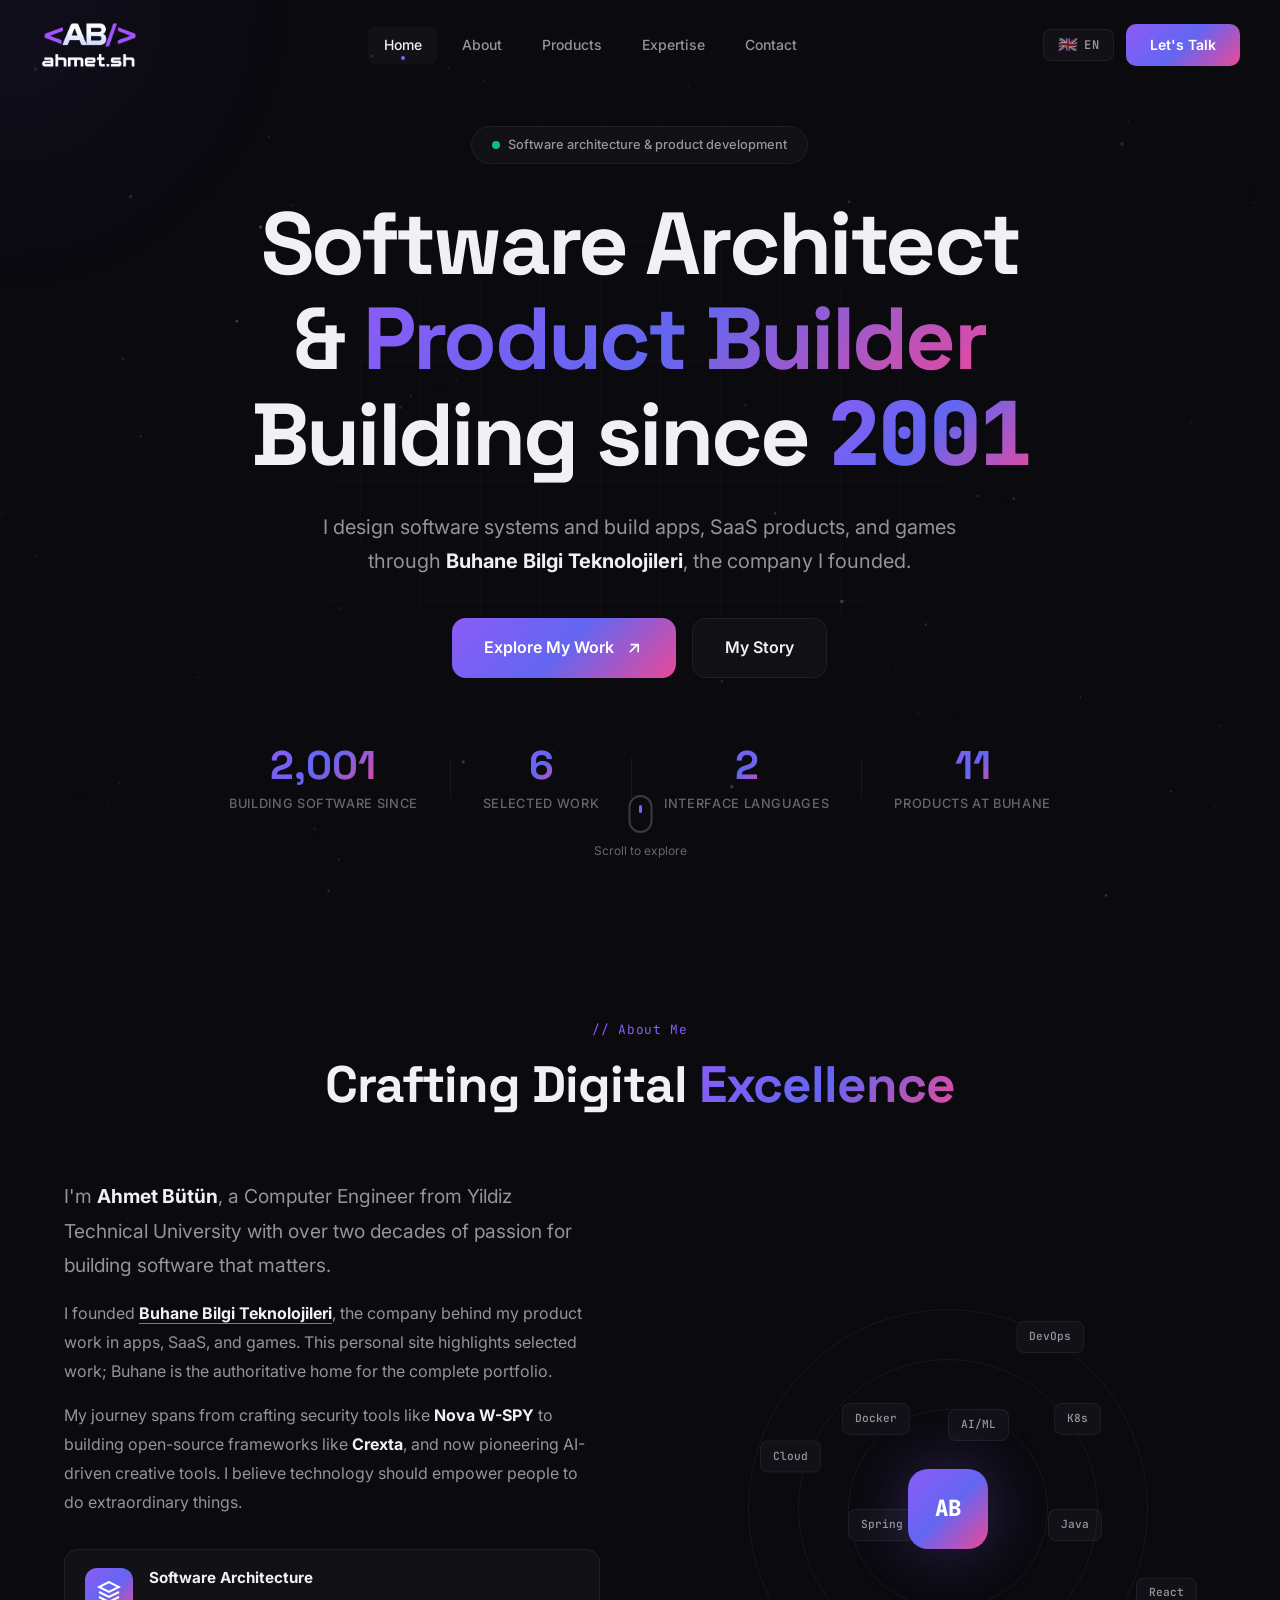
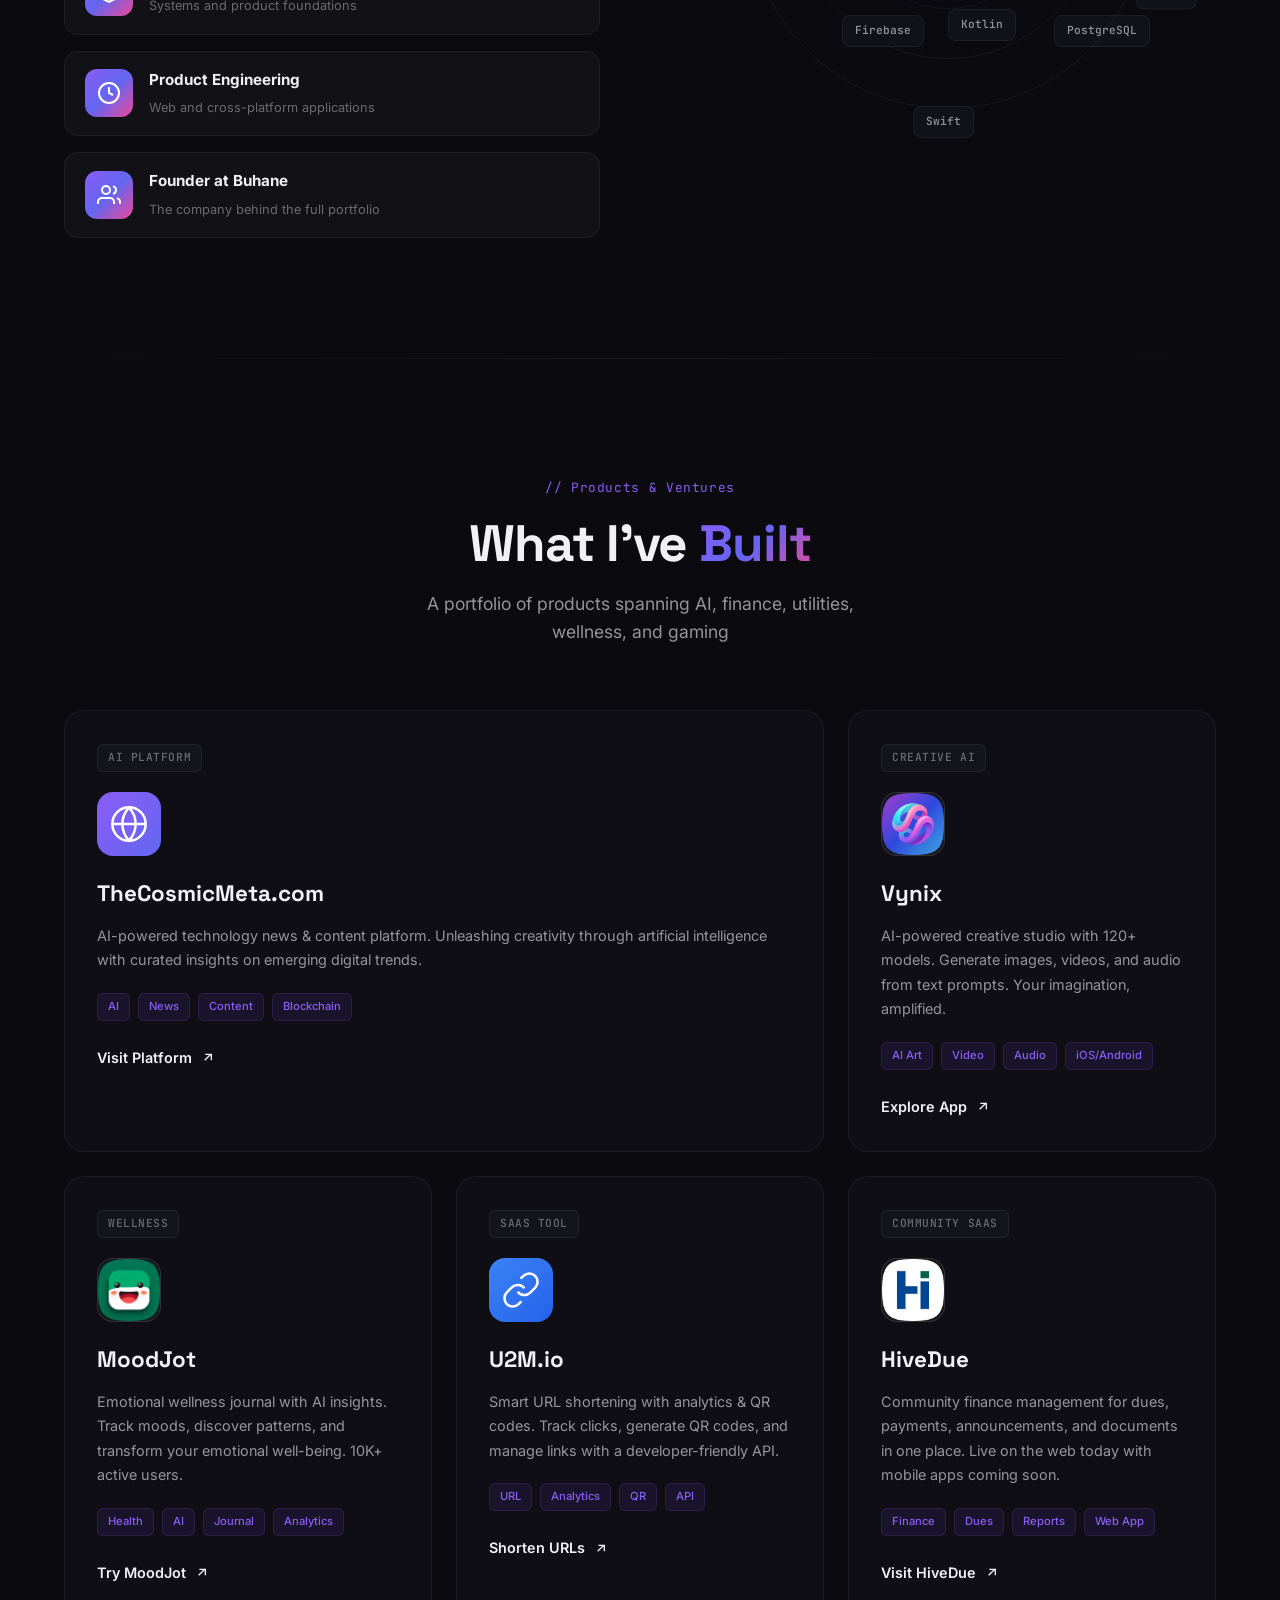
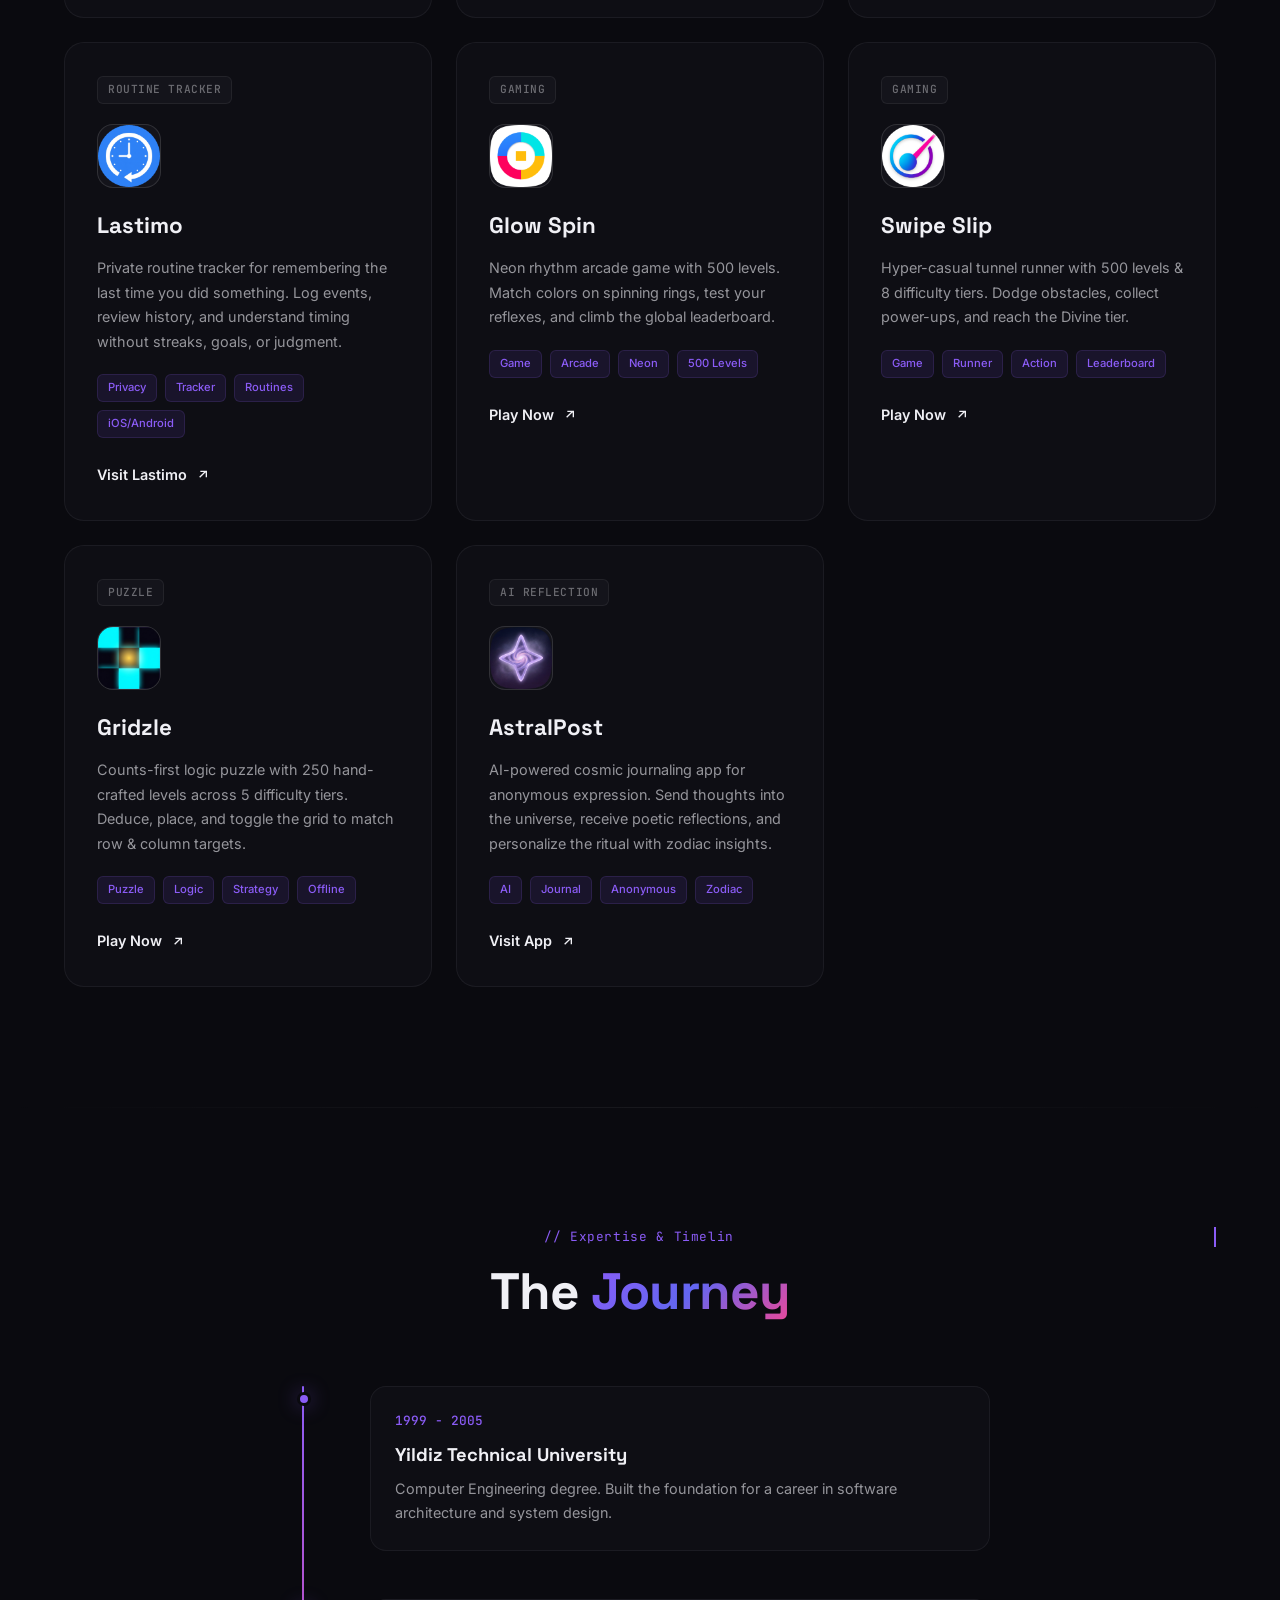
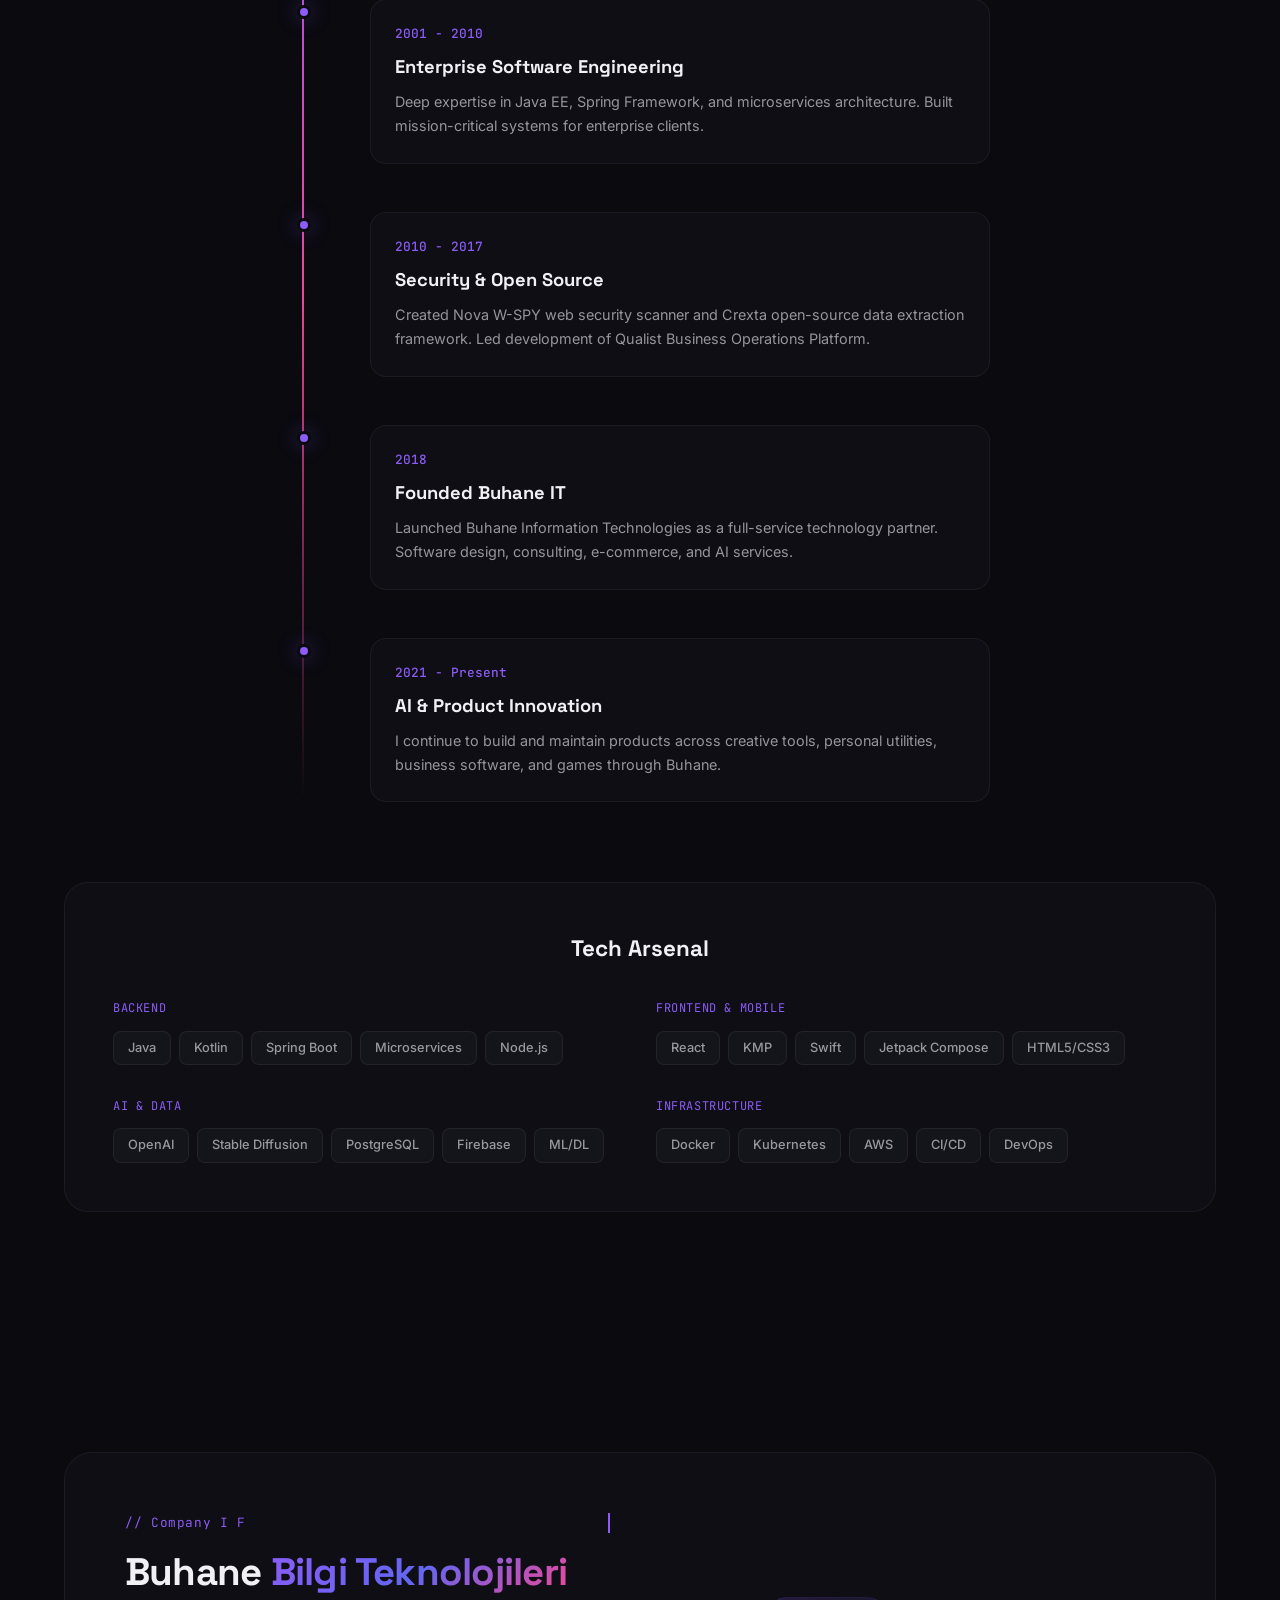
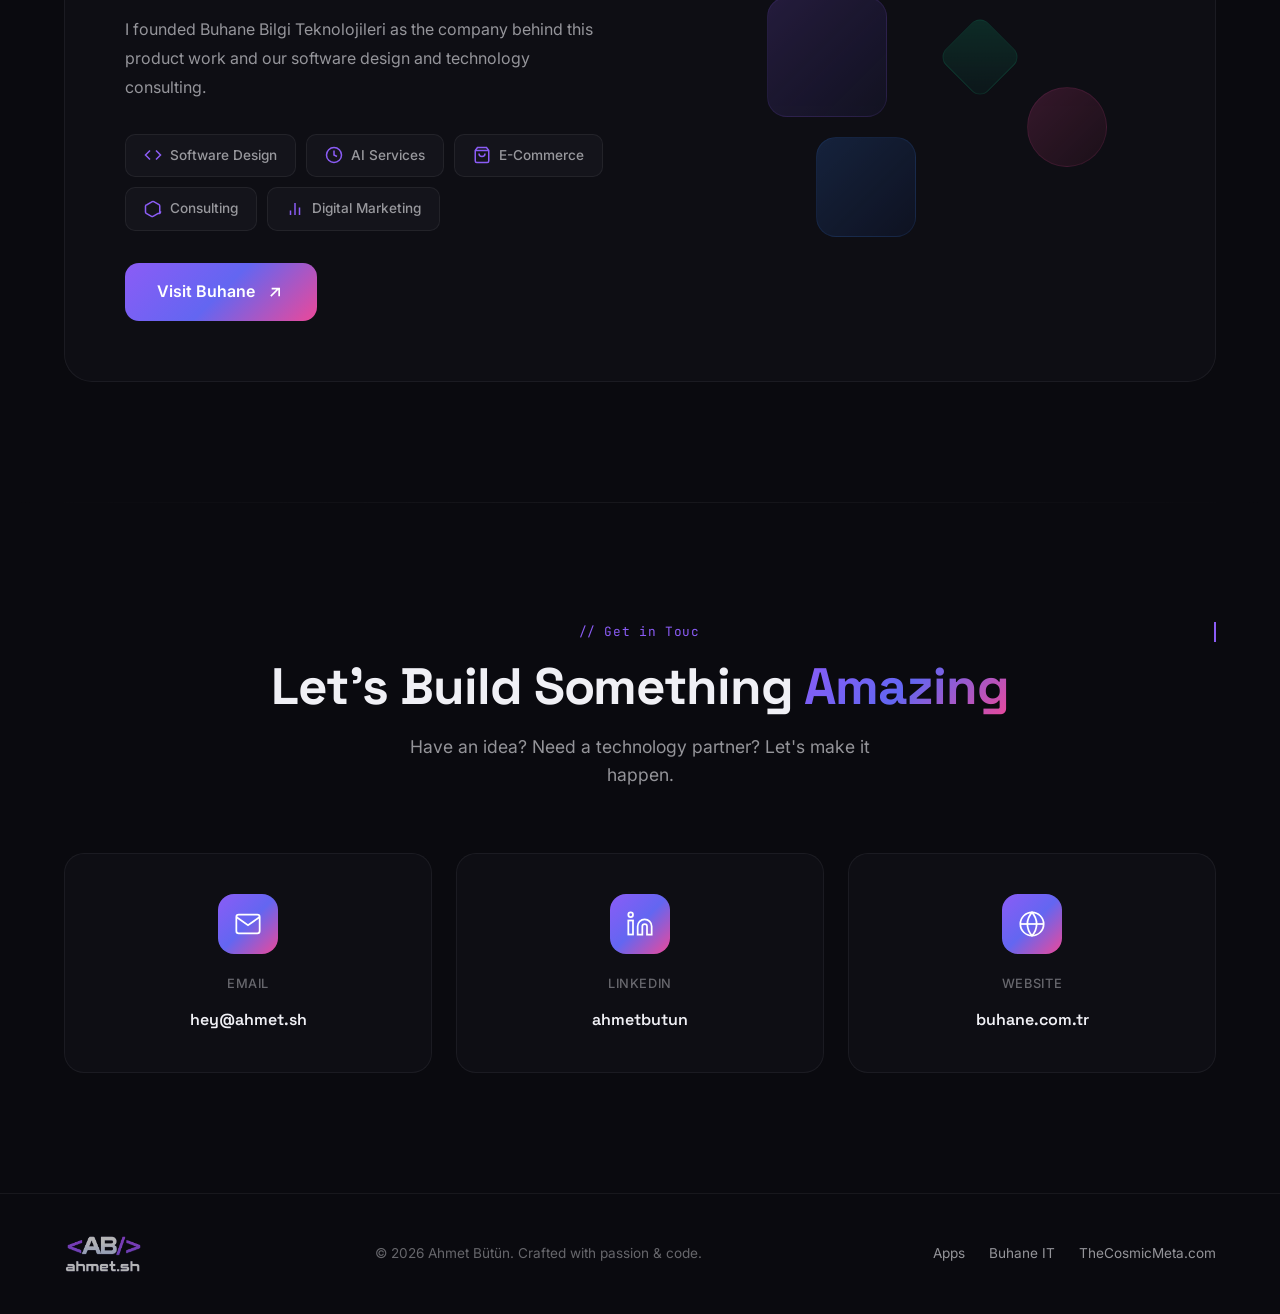
==== index.html @ 5e80d4c2 "feat(05-13): establish personal founder identity - add canonical social metadata and a stable Person" ====
<!DOCTYPE html>
<html lang="en">
<head>
    <meta charset="UTF-8">
    <meta name="viewport" content="width=device-width, initial-scale=1.0">
    <title>Ahmet Bütün — Software Architect &amp; Product Builder</title>
    <meta name="description" content="Ahmet Bütün is a software architect, product builder, and founder of Buhane Bilgi Teknolojileri. Explore selected apps, SaaS products, and games.">
    <link rel="canonical" href="https://ahmet.sh/">
    <meta property="og:type" content="profile">
    <meta property="og:title" content="Ahmet Bütün — Software Architect &amp; Product Builder">
    <meta property="og:description" content="Selected product work and software architecture by Ahmet Bütün, founder of Buhane Bilgi Teknolojileri.">
    <meta property="og:url" content="https://ahmet.sh/">
    <meta property="og:site_name" content="Ahmet Bütün">
    <meta property="og:image" content="https://ahmet.sh/logo.png">
    <meta property="og:image:alt" content="Ahmet Bütün">
    <meta name="twitter:card" content="summary_large_image">
    <meta name="twitter:title" content="Ahmet Bütün — Software Architect &amp; Product Builder">
    <meta name="twitter:description" content="Selected product work and software architecture by Ahmet Bütün, founder of Buhane Bilgi Teknolojileri.">
    <meta name="twitter:image" content="https://ahmet.sh/logo.png">
    <link rel="apple-touch-icon" sizes="180x180" href="/apple-touch-icon.png">
    <link rel="icon" type="image/png" sizes="32x32" href="/favicon-32x32.png">
    <link rel="icon" type="image/png" sizes="16x16" href="/favicon-16x16.png">
    <link rel="manifest" href="/site.webmanifest">
    <link rel="preconnect" href="https://fonts.googleapis.com">
    <link rel="preconnect" href="https://fonts.gstatic.com" crossorigin>
    <link href="https://fonts.googleapis.com/css2?family=Inter:wght@300;400;500;600;700;800;900&family=Space+Grotesk:wght@400;500;600;700&family=JetBrains+Mono:wght@400;500&display=swap" rel="stylesheet">
    <link rel="stylesheet" href="style.css">
    <script type="application/ld+json">
    {
        "@context": "https://schema.org",
        "@graph": [
            {
                "@type": "WebSite",
                "@id": "https://ahmet.sh/#website",
                "url": "https://ahmet.sh/",
                "name": "Ahmet Bütün",
                "description": "The personal website and selected product work of software architect Ahmet Bütün.",
                "inLanguage": ["en", "tr"],
                "author": { "@id": "https://ahmet.sh/#person" }
            },
            {
                "@type": "Person",
                "@id": "https://ahmet.sh/#person",
                "name": "Ahmet Bütün",
                "url": "https://ahmet.sh/",
                "image": "https://ahmet.sh/logo.png",
                "jobTitle": "Software Architect",
                "sameAs": [
                    "https://www.linkedin.com/in/ahmetbutun/"
                ],
                "worksFor": { "@id": "https://buhane.com.tr/#organization" }
            },
            {
                "@type": "Organization",
                "@id": "https://buhane.com.tr/#organization",
                "name": "Buhane Bilgi Teknolojileri",
                "url": "https://buhane.com.tr/",
                "founder": { "@id": "https://ahmet.sh/#person" }
            }
        ]
    }
    </script>
    <!-- Google tag (gtag.js) -->
    <script async src="https://www.googletagmanager.com/gtag/js?id=G-KJXNT2SFKR"></script>
    <script>
        window.dataLayer = window.dataLayer || [];
        function gtag(){dataLayer.push(arguments);}
        gtag('js', new Date());

        gtag('config', 'G-KJXNT2SFKR');
    </script>    
</head>
<body>
    <!-- Cursor glow -->
    <div class="cursor-glow" id="cursorGlow"></div>

    <!-- Particle canvas -->
    <canvas id="particleCanvas"></canvas>

    <!-- Navigation -->
    <nav class="navbar" id="navbar">
        <div class="nav-brand">
            <img src="logo.png" alt="Ahmet Bütün" class="brand-logo">
        </div>
        <div class="nav-links">
            <a href="#hero" class="nav-link active" data-section="hero" data-i18n="nav.home">Home</a>
            <a href="#about" class="nav-link" data-section="about" data-i18n="nav.about">About</a>
            <a href="#products" class="nav-link" data-section="products" data-i18n="nav.products">Products</a>
            <a href="#expertise" class="nav-link" data-section="expertise" data-i18n="nav.expertise">Expertise</a>
            <a href="#contact" class="nav-link" data-section="contact" data-i18n="nav.contact">Contact</a>
        </div>
        <div class="nav-actions">
            <button class="lang-switcher" id="langSwitcher" aria-label="Switch language" data-i18n-aria-label="nav.language">
                <span class="lang-flag" id="langFlag">🇬🇧</span>
                <span class="lang-code" id="langCode">EN</span>
            </button>
            <a href="#contact" class="btn-glow" data-i18n="nav.cta">Let's Talk</a>
        </div>
        <button class="mobile-toggle" id="mobileToggle" aria-label="Menu" data-i18n-aria-label="nav.menu">
            <span></span><span></span><span></span>
        </button>
    </nav>

    <!-- Mobile Menu -->
    <div class="mobile-menu" id="mobileMenu">
        <a href="#hero" class="mobile-link" data-i18n="nav.home">Home</a>
        <a href="#about" class="mobile-link" data-i18n="nav.about">About</a>
        <a href="#products" class="mobile-link" data-i18n="nav.products">Products</a>
        <a href="#expertise" class="mobile-link" data-i18n="nav.expertise">Expertise</a>
        <a href="#contact" class="mobile-link" data-i18n="nav.contact">Contact</a>
    </div>

    <!-- Hero Section -->
    <section id="hero" class="hero">
        <div class="hero-bg-grid"></div>
        <div class="hero-content">
            <div class="hero-badge animate-on-scroll">
                <span class="badge-dot"></span>
                <span data-i18n="hero.badge">Software architecture &amp; product development</span>
            </div>
            <h1 class="hero-title animate-on-scroll">
                <span class="title-line" data-i18n-html="hero.title1">Software Architect</span>
                <span class="title-line" data-i18n-html="hero.title2">&amp; <span class="gradient-text">Product Builder</span></span>
                <span class="title-line" data-i18n-html="hero.title3">Building since <span class="gradient-text year-counter" id="yearCounter">2001</span></span>
            </h1>
            <p class="hero-subtitle animate-on-scroll" data-i18n-html="hero.subtitle">
                I design software systems and build apps, SaaS products, and games through
                <strong>Buhane Bilgi Teknolojileri</strong>, the company I founded.
            </p>
            <div class="hero-actions animate-on-scroll">
                <a href="#products" class="btn-primary">
                    <span data-i18n="hero.cta1">Explore My Work</span>
                    <svg width="20" height="20" viewBox="0 0 24 24" fill="none" stroke="currentColor" stroke-width="2"><path d="M7 17l9.2-9.2M17 17V8H8"/></svg>
                </a>
                <a href="#about" class="btn-secondary">
                    <span data-i18n="hero.cta2">My Story</span>
                </a>
            </div>
            <div class="hero-stats animate-on-scroll">
                <div class="stat-item">
                    <span class="stat-number" data-target="2001">0</span>
                    <span class="stat-label" data-i18n="hero.stat1">Building Software Since</span>
                </div>
                <div class="stat-divider"></div>
                <div class="stat-item">
                    <span class="stat-number" data-target="6">0</span>
                    <span class="stat-label" data-i18n="hero.stat2">Selected Work</span>
                </div>
                <div class="stat-divider"></div>
                <div class="stat-item">
                    <span class="stat-number" data-target="2">0</span>
                    <span class="stat-label" data-i18n="hero.stat3">Interface Languages</span>
                </div>
                <div class="stat-divider"></div>
                <div class="stat-item">
                    <span class="stat-number" data-target="11">0</span>
                    <span class="stat-label" data-i18n="hero.stat4">Products at Buhane</span>
                </div>
            </div>
        </div>
        <div class="scroll-indicator">
            <div class="mouse">
                <div class="wheel"></div>
            </div>
            <span data-i18n="hero.scroll">Scroll to explore</span>
        </div>
    </section>

    <!-- About Section -->
    <section id="about" class="about">
        <div class="container">
            <div class="section-header animate-on-scroll">
                <span class="section-tag" data-i18n="about.tag">// About Me</span>
                <h2 class="section-title" data-i18n-html="about.title">Crafting Digital <span class="gradient-text">Excellence</span></h2>
            </div>
            <div class="about-grid">
                <div class="about-text animate-on-scroll">
                    <p class="about-lead" data-i18n-html="about.lead">
                        I'm <strong>Ahmet Bütün</strong>, a Computer Engineer from Yildiz Technical University with over two decades of passion for building software that matters.
                    </p>
                    <p data-i18n-html="about.p1">
                        I founded <a class="inline-link" href="https://buhane.com.tr/"><strong>Buhane Bilgi Teknolojileri</strong></a>, the company behind my product work in apps, SaaS, and games. This personal site highlights selected work; Buhane is the authoritative home for the complete portfolio.
                    </p>
                    <p data-i18n-html="about.p2">
                        My journey spans from crafting security tools like <strong>Nova W-SPY</strong> to building open-source frameworks like <strong>Crexta</strong>, and now pioneering AI-driven creative tools. I believe technology should empower people to do extraordinary things.
                    </p>
                    <div class="about-highlights">
                        <div class="highlight-item">
                            <div class="highlight-icon">
                                <svg width="24" height="24" viewBox="0 0 24 24" fill="none" stroke="currentColor" stroke-width="2"><path d="M12 2L2 7l10 5 10-5-10-5z"/><path d="M2 17l10 5 10-5"/><path d="M2 12l10 5 10-5"/></svg>
                            </div>
                            <div>
                                <strong data-i18n="about.highlight1_title">Software Architecture</strong>
                                <span data-i18n="about.highlight1_desc">Systems and product foundations</span>
                            </div>
                        </div>
                        <div class="highlight-item">
                            <div class="highlight-icon">
                                <svg width="24" height="24" viewBox="0 0 24 24" fill="none" stroke="currentColor" stroke-width="2"><circle cx="12" cy="12" r="10"/><path d="M12 6v6l4 2"/></svg>
                            </div>
                            <div>
                                <strong data-i18n="about.highlight2_title">Product Engineering</strong>
                                <span data-i18n="about.highlight2_desc">Web and cross-platform applications</span>
                            </div>
                        </div>
                        <div class="highlight-item">
                            <div class="highlight-icon">
                                <svg width="24" height="24" viewBox="0 0 24 24" fill="none" stroke="currentColor" stroke-width="2"><path d="M17 21v-2a4 4 0 0 0-4-4H5a4 4 0 0 0-4 4v2"/><circle cx="9" cy="7" r="4"/><path d="M23 21v-2a4 4 0 0 0-3-3.87"/><path d="M16 3.13a4 4 0 0 1 0 7.75"/></svg>
                            </div>
                            <div>
                                <strong data-i18n="about.highlight3_title">Founder at Buhane</strong>
                                <span data-i18n="about.highlight3_desc">The company behind the full portfolio</span>
                            </div>
                        </div>
                    </div>
                </div>
                <div class="about-visual animate-on-scroll">
                    <div class="tech-orbit">
                        <div class="orbit-center">
                            <span>AB</span>
                        </div>
                        <div class="orbit-ring orbit-ring-1">
                            <div class="orbit-item" style="--angle: 0deg">Java</div>
                            <div class="orbit-item" style="--angle: 90deg">Kotlin</div>
                            <div class="orbit-item" style="--angle: 180deg">Spring</div>
                            <div class="orbit-item" style="--angle: 270deg">AI/ML</div>
                        </div>
                        <div class="orbit-ring orbit-ring-2">
                            <div class="orbit-item" style="--angle: 45deg">PostgreSQL</div>
                            <div class="orbit-item" style="--angle: 135deg">Firebase</div>
                            <div class="orbit-item" style="--angle: 225deg">Docker</div>
                            <div class="orbit-item" style="--angle: 315deg">K8s</div>
                        </div>
                        <div class="orbit-ring orbit-ring-3">
                            <div class="orbit-item" style="--angle: 20deg">React</div>
                            <div class="orbit-item" style="--angle: 100deg">Swift</div>
                            <div class="orbit-item" style="--angle: 200deg">Cloud</div>
                            <div class="orbit-item" style="--angle: 290deg">DevOps</div>
                        </div>
                    </div>
                </div>
            </div>
        </div>
    </section>

    <!-- Products Section -->
    <section id="products" class="products">
        <div class="container">
            <div class="section-header animate-on-scroll">
                <span class="section-tag" data-i18n="products.tag">// Products & Ventures</span>
                <h2 class="section-title" data-i18n-html="products.title">What I've <span class="gradient-text">Built</span></h2>
                <p class="section-desc" data-i18n="products.desc">A portfolio of products spanning AI, finance, utilities, wellness, and gaming</p>
            </div>

            <div class="products-grid">
                <!-- TheCosmicMeta -->
                <div class="product-card product-featured animate-on-scroll" data-tilt>
                    <div class="product-glow" style="--glow-color: #8B5CF6"></div>
                    <div class="product-badge" data-i18n="products.cosmic.badge">AI Platform</div>
                    <div class="product-icon" style="--icon-gradient: linear-gradient(135deg, #8B5CF6, #6366F1)">
                        <svg width="40" height="40" viewBox="0 0 24 24" fill="none" stroke="white" stroke-width="1.5"><circle cx="12" cy="12" r="10"/><path d="M12 2a15.3 15.3 0 0 1 4 10 15.3 15.3 0 0 1-4 10 15.3 15.3 0 0 1-4-10 15.3 15.3 0 0 1 4-10z"/><path d="M2 12h20"/></svg>
                    </div>
                    <h3 class="product-name">TheCosmicMeta.com</h3>
                    <p class="product-desc" data-i18n="products.cosmic.desc">AI-powered technology news & content platform. Unleashing creativity through artificial intelligence with curated insights on emerging digital trends.</p>
                    <div class="product-tags">
                        <span>AI</span><span data-i18n="products.cosmic.tag2">News</span><span data-i18n="products.cosmic.tag3">Content</span><span>Blockchain</span>
                    </div>
                    <a href="https://thecosmicmeta.com/" target="_blank" class="product-link">
                        <span data-i18n="products.cosmic.link">Visit Platform</span>
                        <svg width="16" height="16" viewBox="0 0 24 24" fill="none" stroke="currentColor" stroke-width="2"><path d="M7 17l9.2-9.2M17 17V8H8"/></svg>
                    </a>
                </div>

                <!-- Vynix -->
                <div class="product-card animate-on-scroll" data-tilt>
                    <div class="product-glow" style="--glow-color: #EC4899"></div>
                    <div class="product-badge" data-i18n="products.vynix.badge">Creative AI</div>
                    <div class="product-icon product-icon-image">
                        <img src="images/product-icons/vynix.png" alt="Vynix app icon" width="64" height="64" loading="lazy" decoding="async">
                    </div>
                    <h3 class="product-name">Vynix</h3>
                    <p class="product-desc" data-i18n="products.vynix.desc">AI-powered creative studio with 120+ models. Generate images, videos, and audio from text prompts. Your imagination, amplified.</p>
                    <div class="product-tags">
                        <span data-i18n="products.vynix.tag1">AI Art</span><span data-i18n="products.vynix.tag2">Video</span><span data-i18n="products.vynix.tag3">Audio</span><span>iOS/Android</span>
                    </div>
                    <a href="https://vynix.app/" target="_blank" class="product-link">
                        <span data-i18n="products.vynix.link">Explore App</span>
                        <svg width="16" height="16" viewBox="0 0 24 24" fill="none" stroke="currentColor" stroke-width="2"><path d="M7 17l9.2-9.2M17 17V8H8"/></svg>
                    </a>
                </div>

                <!-- MoodJot -->
                <div class="product-card animate-on-scroll" data-tilt>
                    <div class="product-glow" style="--glow-color: #10B981"></div>
                    <div class="product-badge" data-i18n="products.moodjot.badge">Wellness</div>
                    <div class="product-icon product-icon-image">
                        <img src="images/product-icons/moodjot.png" alt="MoodJot app icon" width="64" height="64" loading="lazy" decoding="async">
                    </div>
                    <h3 class="product-name">MoodJot</h3>
                    <p class="product-desc" data-i18n="products.moodjot.desc">Emotional wellness journal with AI insights. Track moods, discover patterns, and transform your emotional well-being. 10K+ active users.</p>
                    <div class="product-tags">
                        <span data-i18n="products.moodjot.tag1">Health</span><span>AI</span><span data-i18n="products.moodjot.tag3">Journal</span><span data-i18n="products.moodjot.tag4">Analytics</span>
                    </div>
                    <a href="https://moodjot.app/" target="_blank" class="product-link">
                        <span data-i18n="products.moodjot.link">Try MoodJot</span>
                        <svg width="16" height="16" viewBox="0 0 24 24" fill="none" stroke="currentColor" stroke-width="2"><path d="M7 17l9.2-9.2M17 17V8H8"/></svg>
                    </a>
                </div>

                <!-- U2M -->
                <div class="product-card animate-on-scroll" data-tilt>
                    <div class="product-glow" style="--glow-color: #3B82F6"></div>
                    <div class="product-badge" data-i18n="products.u2m.badge">SaaS Tool</div>
                    <div class="product-icon" style="--icon-gradient: linear-gradient(135deg, #3B82F6, #2563EB)">
                        <svg width="40" height="40" viewBox="0 0 24 24" fill="none" stroke="white" stroke-width="1.5"><path d="M10 13a5 5 0 0 0 7.54.54l3-3a5 5 0 0 0-7.07-7.07l-1.72 1.71"/><path d="M14 11a5 5 0 0 0-7.54-.54l-3 3a5 5 0 0 0 7.07 7.07l1.71-1.71"/></svg>
                    </div>
                    <h3 class="product-name">U2M.io</h3>
                    <p class="product-desc" data-i18n="products.u2m.desc">Smart URL shortening with analytics & QR codes. Track clicks, generate QR codes, and manage links with a developer-friendly API.</p>
                    <div class="product-tags">
                        <span>URL</span><span data-i18n="products.u2m.tag2">Analytics</span><span>QR</span><span>API</span>
                    </div>
                    <a href="https://u2m.io/" target="_blank" class="product-link">
                        <span data-i18n="products.u2m.link">Shorten URLs</span>
                        <svg width="16" height="16" viewBox="0 0 24 24" fill="none" stroke="currentColor" stroke-width="2"><path d="M7 17l9.2-9.2M17 17V8H8"/></svg>
                    </a>
                </div>

                <!-- HiveDue -->
                <div class="product-card animate-on-scroll" data-tilt>
                    <div class="product-glow" style="--glow-color: #0056D2"></div>
                    <div class="product-badge" data-i18n="products.hivedue.badge">Community SaaS</div>
                    <div class="product-icon product-icon-image">
                        <img src="images/product-icons/hivedue.png" alt="HiveDue app icon" width="64" height="64" loading="lazy" decoding="async">
                    </div>
                    <h3 class="product-name">HiveDue</h3>
                    <p class="product-desc" data-i18n="products.hivedue.desc">Community finance management for dues, payments, announcements, and documents in one place. Live on the web today with mobile apps coming soon.</p>
                    <div class="product-tags">
                        <span data-i18n="products.hivedue.tag1">Finance</span><span data-i18n="products.hivedue.tag2">Dues</span><span data-i18n="products.hivedue.tag3">Reports</span><span data-i18n="products.hivedue.tag4">Web App</span>
                    </div>
                    <a href="https://hivedue.com/" target="_blank" class="product-link">
                        <span data-i18n="products.hivedue.link">Visit HiveDue</span>
                        <svg width="16" height="16" viewBox="0 0 24 24" fill="none" stroke="currentColor" stroke-width="2"><path d="M7 17l9.2-9.2M17 17V8H8"/></svg>
                    </a>
                </div>

                <!-- Lastimo -->
                <div class="product-card animate-on-scroll" data-tilt>
                    <div class="product-glow" style="--glow-color: #14B8A6"></div>
                    <div class="product-badge" data-i18n="products.lastimo.badge">Routine Tracker</div>
                    <div class="product-icon product-icon-image">
                        <img src="images/product-icons/lastimo.png" alt="Lastimo app icon" width="64" height="64" loading="lazy" decoding="async">
                    </div>
                    <h3 class="product-name">Lastimo</h3>
                    <p class="product-desc" data-i18n="products.lastimo.desc">Private routine tracker for remembering the last time you did something. Log events, review history, and understand timing without streaks, goals, or judgment.</p>
                    <div class="product-tags">
                        <span data-i18n="products.lastimo.tag1">Privacy</span><span data-i18n="products.lastimo.tag2">Tracker</span><span data-i18n="products.lastimo.tag3">Routines</span><span>iOS/Android</span>
                    </div>
                    <a href="https://lastimo.app/" target="_blank" class="product-link">
                        <span data-i18n="products.lastimo.link">Visit Lastimo</span>
                        <svg width="16" height="16" viewBox="0 0 24 24" fill="none" stroke="currentColor" stroke-width="2"><path d="M7 17l9.2-9.2M17 17V8H8"/></svg>
                    </a>
                </div>

                <!-- Glow Spin -->
                <div class="product-card animate-on-scroll" data-tilt>
                    <div class="product-glow" style="--glow-color: #F59E0B"></div>
                    <div class="product-badge" data-i18n="products.glowspin.badge">Gaming</div>
                    <div class="product-icon product-icon-image">
                        <img src="images/product-icons/glow-spin.png" alt="Glow Spin app icon" width="64" height="64" loading="lazy" decoding="async">
                    </div>
                    <h3 class="product-name">Glow Spin</h3>
                    <p class="product-desc" data-i18n="products.glowspin.desc">Neon rhythm arcade game with 500 levels. Match colors on spinning rings, test your reflexes, and climb the global leaderboard.</p>
                    <div class="product-tags">
                        <span data-i18n="products.glowspin.tag1">Game</span><span>Arcade</span><span>Neon</span><span data-i18n="products.glowspin.tag4">500 Levels</span>
                    </div>
                    <a href="https://glowspin.app/" target="_blank" class="product-link">
                        <span data-i18n="products.glowspin.link">Play Now</span>
                        <svg width="16" height="16" viewBox="0 0 24 24" fill="none" stroke="currentColor" stroke-width="2"><path d="M7 17l9.2-9.2M17 17V8H8"/></svg>
                    </a>
                </div>

                <!-- Swipe Slip -->
                <div class="product-card animate-on-scroll" data-tilt>
                    <div class="product-glow" style="--glow-color: #EF4444"></div>
                    <div class="product-badge" data-i18n="products.swipeslip.badge">Gaming</div>
                    <div class="product-icon product-icon-image">
                        <img src="images/product-icons/swipe-slip.png" alt="Swipe Slip app icon" width="64" height="64" loading="lazy" decoding="async">
                    </div>
                    <h3 class="product-name">Swipe Slip</h3>
                    <p class="product-desc" data-i18n="products.swipeslip.desc">Hyper-casual tunnel runner with 500 levels & 8 difficulty tiers. Dodge obstacles, collect power-ups, and reach the Divine tier.</p>
                    <div class="product-tags">
                        <span data-i18n="products.swipeslip.tag1">Game</span><span>Runner</span><span data-i18n="products.swipeslip.tag3">Action</span><span data-i18n="products.swipeslip.tag4">Leaderboard</span>
                    </div>
                    <a href="https://swipeslip.app/" target="_blank" class="product-link">
                        <span data-i18n="products.swipeslip.link">Play Now</span>
                        <svg width="16" height="16" viewBox="0 0 24 24" fill="none" stroke="currentColor" stroke-width="2"><path d="M7 17l9.2-9.2M17 17V8H8"/></svg>
                    </a>
                </div>

                <!-- Gridzle -->
                <div class="product-card animate-on-scroll" data-tilt>
                    <div class="product-glow" style="--glow-color: #06B6D4"></div>
                    <div class="product-badge" data-i18n="products.gridzle.badge">Puzzle</div>
                    <div class="product-icon product-icon-image">
                        <img src="images/product-icons/gridzle.png" alt="Gridzle app icon" width="64" height="64" loading="lazy" decoding="async">
                    </div>
                    <h3 class="product-name">Gridzle</h3>
                    <p class="product-desc" data-i18n="products.gridzle.desc">Counts-first logic puzzle with 250 hand-crafted levels across 5 difficulty tiers. Deduce, place, and toggle the grid to match row & column targets.</p>
                    <div class="product-tags">
                        <span data-i18n="products.gridzle.tag1">Puzzle</span><span data-i18n="products.gridzle.tag2">Logic</span><span data-i18n="products.gridzle.tag3">Strategy</span><span data-i18n="products.gridzle.tag4">Offline</span>
                    </div>
                    <a href="https://gridzle.app/" target="_blank" class="product-link">
                        <span data-i18n="products.gridzle.link">Play Now</span>
                        <svg width="16" height="16" viewBox="0 0 24 24" fill="none" stroke="currentColor" stroke-width="2"><path d="M7 17l9.2-9.2M17 17V8H8"/></svg>
                    </a>
                </div>

                <!-- AstralPost -->
                <div class="product-card animate-on-scroll" data-tilt>
                    <div class="product-glow" style="--glow-color: #A855F7"></div>
                    <div class="product-badge" data-i18n="products.astralpost.badge">AI Reflection</div>
                    <div class="product-icon product-icon-image">
                        <img src="images/product-icons/astralpost.png" alt="AstralPost app icon" width="64" height="64" loading="lazy" decoding="async">
                    </div>
                    <h3 class="product-name">AstralPost</h3>
                    <p class="product-desc" data-i18n="products.astralpost.desc">AI-powered cosmic journaling app for anonymous expression. Send thoughts into the universe, receive poetic reflections, and personalize the ritual with zodiac insights.</p>
                    <div class="product-tags">
                        <span data-i18n="products.astralpost.tag1">AI</span><span data-i18n="products.astralpost.tag2">Journal</span><span data-i18n="products.astralpost.tag3">Anonymous</span><span data-i18n="products.astralpost.tag4">Zodiac</span>
                    </div>
                    <a href="https://astralpost.app/" target="_blank" class="product-link">
                        <span data-i18n="products.astralpost.link">Visit App</span>
                        <svg width="16" height="16" viewBox="0 0 24 24" fill="none" stroke="currentColor" stroke-width="2"><path d="M7 17l9.2-9.2M17 17V8H8"/></svg>
                    </a>
                </div>
            </div>
        </div>
    </section>

    <!-- Expertise Section -->
    <section id="expertise" class="expertise">
        <div class="container">
            <div class="section-header animate-on-scroll">
                <span class="section-tag" data-i18n="expertise.tag">// Expertise & Timeline</span>
                <h2 class="section-title" data-i18n-html="expertise.title">The <span class="gradient-text">Journey</span></h2>
            </div>

            <div class="timeline">
                <div class="timeline-line"></div>

                <div class="timeline-item animate-on-scroll">
                    <div class="timeline-dot"></div>
                    <div class="timeline-content">
                        <span class="timeline-year">1999 - 2005</span>
                        <h3 data-i18n="expertise.t1.title">Yildiz Technical University</h3>
                        <p data-i18n="expertise.t1.desc">Computer Engineering degree. Built the foundation for a career in software architecture and system design.</p>
                    </div>
                </div>

                <div class="timeline-item animate-on-scroll">
                    <div class="timeline-dot"></div>
                    <div class="timeline-content">
                        <span class="timeline-year">2001 - 2010</span>
                        <h3 data-i18n="expertise.t2.title">Enterprise Software Engineering</h3>
                        <p data-i18n="expertise.t2.desc">Deep expertise in Java EE, Spring Framework, and microservices architecture. Built mission-critical systems for enterprise clients.</p>
                    </div>
                </div>

                <div class="timeline-item animate-on-scroll">
                    <div class="timeline-dot"></div>
                    <div class="timeline-content">
                        <span class="timeline-year">2010 - 2017</span>
                        <h3 data-i18n="expertise.t3.title">Security & Open Source</h3>
                        <p data-i18n="expertise.t3.desc">Created Nova W-SPY web security scanner and Crexta open-source data extraction framework. Led development of Qualist Business Operations Platform.</p>
                    </div>
                </div>

                <div class="timeline-item animate-on-scroll">
                    <div class="timeline-dot"></div>
                    <div class="timeline-content">
                        <span class="timeline-year">2018</span>
                        <h3 data-i18n="expertise.t4.title">Founded Buhane IT</h3>
                        <p data-i18n="expertise.t4.desc">Launched Buhane Information Technologies as a full-service technology partner. Software design, consulting, e-commerce, and AI services.</p>
                    </div>
                </div>

                <div class="timeline-item animate-on-scroll">
                    <div class="timeline-dot"></div>
                    <div class="timeline-content">
                        <span class="timeline-year">2021 - <span data-i18n="expertise.present">Present</span></span>
                        <h3 data-i18n="expertise.t5.title">AI & Product Innovation</h3>
                        <p data-i18n="expertise.t5.desc">I continue to build and maintain products across creative tools, personal utilities, business software, and games through Buhane.</p>
                    </div>
                </div>
            </div>

            <!-- Tech Stack -->
            <div class="tech-stack animate-on-scroll">
                <h3 class="tech-title" data-i18n="expertise.tech_title">Tech Arsenal</h3>
                <div class="tech-categories">
                    <div class="tech-category">
                        <span class="tech-cat-label">Backend</span>
                        <div class="tech-items">
                            <span class="tech-chip">Java</span>
                            <span class="tech-chip">Kotlin</span>
                            <span class="tech-chip">Spring Boot</span>
                            <span class="tech-chip">Microservices</span>
                            <span class="tech-chip">Node.js</span>
                        </div>
                    </div>
                    <div class="tech-category">
                        <span class="tech-cat-label" data-i18n="expertise.cat_frontend">Frontend & Mobile</span>
                        <div class="tech-items">
                            <span class="tech-chip">React</span>
                            <span class="tech-chip">KMP</span>
                            <span class="tech-chip">Swift</span>
                            <span class="tech-chip">Jetpack Compose</span>
                            <span class="tech-chip">HTML5/CSS3</span>
                        </div>
                    </div>
                    <div class="tech-category">
                        <span class="tech-cat-label" data-i18n="expertise.cat_ai">AI & Data</span>
                        <div class="tech-items">
                            <span class="tech-chip">OpenAI</span>
                            <span class="tech-chip">Stable Diffusion</span>
                            <span class="tech-chip">PostgreSQL</span>
                            <span class="tech-chip">Firebase</span>
                            <span class="tech-chip">ML/DL</span>
                        </div>
                    </div>
                    <div class="tech-category">
                        <span class="tech-cat-label" data-i18n="expertise.cat_infra">Infrastructure</span>
                        <div class="tech-items">
                            <span class="tech-chip">Docker</span>
                            <span class="tech-chip">Kubernetes</span>
                            <span class="tech-chip">AWS</span>
                            <span class="tech-chip">CI/CD</span>
                            <span class="tech-chip">DevOps</span>
                        </div>
                    </div>
                </div>
            </div>
        </div>
    </section>

    <!-- Company Section -->
    <section id="company" class="company">
        <div class="container">
            <div class="company-card animate-on-scroll">
                <div class="company-content">
                    <span class="section-tag" data-i18n="company.tag">// Company I Founded</span>
                    <h2 class="company-title" data-i18n-html="company.title">Buhane <span class="gradient-text">Bilgi Teknolojileri</span></h2>
                    <p class="company-desc" data-i18n="company.desc">I founded Buhane Bilgi Teknolojileri as the company behind this product work and our software design and technology consulting.</p>
                    <div class="company-services">
                        <div class="service-pill">
                            <svg width="18" height="18" viewBox="0 0 24 24" fill="none" stroke="currentColor" stroke-width="2"><polyline points="16 18 22 12 16 6"/><polyline points="8 6 2 12 8 18"/></svg>
                            <span data-i18n="company.s1">Software Design</span>
                        </div>
                        <div class="service-pill">
                            <svg width="18" height="18" viewBox="0 0 24 24" fill="none" stroke="currentColor" stroke-width="2"><circle cx="12" cy="12" r="10"/><path d="M12 6v6l4 2"/></svg>
                            <span data-i18n="company.s2">AI Services</span>
                        </div>
                        <div class="service-pill">
                            <svg width="18" height="18" viewBox="0 0 24 24" fill="none" stroke="currentColor" stroke-width="2"><path d="M6 2L3 6v14a2 2 0 002 2h14a2 2 0 002-2V6l-3-4z"/><line x1="3" y1="6" x2="21" y2="6"/><path d="M16 10a4 4 0 01-8 0"/></svg>
                            <span data-i18n="company.s3">E-Commerce</span>
                        </div>
                        <div class="service-pill">
                            <svg width="18" height="18" viewBox="0 0 24 24" fill="none" stroke="currentColor" stroke-width="2"><path d="M21 16V8a2 2 0 00-1-1.73l-7-4a2 2 0 00-2 0l-7 4A2 2 0 002 8v8a2 2 0 001 1.73l7 4a2 2 0 002 0l7-4A2 2 0 0022 16z"/></svg>
                            <span data-i18n="company.s4">Consulting</span>
                        </div>
                        <div class="service-pill">
                            <svg width="18" height="18" viewBox="0 0 24 24" fill="none" stroke="currentColor" stroke-width="2"><path d="M18 20V10"/><path d="M12 20V4"/><path d="M6 20v-6"/></svg>
                            <span data-i18n="company.s5">Digital Marketing</span>
                        </div>
                    </div>
                    <a href="https://buhane.com.tr/" target="_blank" class="btn-primary">
                        <span data-i18n="company.cta">Visit Buhane</span>
                        <svg width="20" height="20" viewBox="0 0 24 24" fill="none" stroke="currentColor" stroke-width="2"><path d="M7 17l9.2-9.2M17 17V8H8"/></svg>
                    </a>
                </div>
                <div class="company-visual">
                    <div class="floating-shapes">
                        <div class="shape shape-1"></div>
                        <div class="shape shape-2"></div>
                        <div class="shape shape-3"></div>
                        <div class="shape shape-4"></div>
                    </div>
                </div>
            </div>
        </div>
    </section>

    <!-- Contact Section -->
    <section id="contact" class="contact">
        <div class="container">
            <div class="contact-wrapper animate-on-scroll">
                <div class="section-header">
                    <span class="section-tag" data-i18n="contact.tag">// Get in Touch</span>
                    <h2 class="section-title" data-i18n-html="contact.title">Let's Build Something <span class="gradient-text">Amazing</span></h2>
                    <p class="section-desc" data-i18n="contact.desc">Have an idea? Need a technology partner? Let's make it happen.</p>
                </div>
                <div class="contact-links">
                    <a href="mailto:hey@ahmet.sh" class="contact-card">
                        <div class="contact-icon">
                            <svg width="28" height="28" viewBox="0 0 24 24" fill="none" stroke="currentColor" stroke-width="1.5"><path d="M4 4h16c1.1 0 2 .9 2 2v12c0 1.1-.9 2-2 2H4c-1.1 0-2-.9-2-2V6c0-1.1.9-2 2-2z"/><polyline points="22,6 12,13 2,6"/></svg>
                        </div>
                        <span class="contact-label" data-i18n="contact.email">Email</span>
                        <span class="contact-value">hey@ahmet.sh</span>
                    </a>
                    <a href="https://www.linkedin.com/in/ahmetbutun/" target="_blank" class="contact-card">
                        <div class="contact-icon">
                            <svg width="28" height="28" viewBox="0 0 24 24" fill="none" stroke="currentColor" stroke-width="1.5"><path d="M16 8a6 6 0 016 6v7h-4v-7a2 2 0 00-2-2 2 2 0 00-2 2v7h-4v-7a6 6 0 016-6z"/><rect x="2" y="9" width="4" height="12"/><circle cx="4" cy="4" r="2"/></svg>
                        </div>
                        <span class="contact-label">LinkedIn</span>
                        <span class="contact-value">ahmetbutun</span>
                    </a>
                    <a href="https://buhane.com.tr/" target="_blank" class="contact-card">
                        <div class="contact-icon">
                            <svg width="28" height="28" viewBox="0 0 24 24" fill="none" stroke="currentColor" stroke-width="1.5"><circle cx="12" cy="12" r="10"/><line x1="2" y1="12" x2="22" y2="12"/><path d="M12 2a15.3 15.3 0 014 10 15.3 15.3 0 01-4 10 15.3 15.3 0 01-4-10 15.3 15.3 0 014-10z"/></svg>
                        </div>
                        <span class="contact-label" data-i18n="contact.website">Website</span>
                        <span class="contact-value">buhane.com.tr</span>
                    </a>
                </div>
            </div>
        </div>
    </section>

    <!-- Footer -->
    <footer class="footer">
        <div class="container">
            <div class="footer-content">
                <div class="footer-brand">
                    <img src="logo.png" alt="Ahmet Bütün" class="brand-logo">
                </div>
                <p class="footer-text" data-i18n="footer.text">&copy; 2026 Ahmet Bütün. Crafted with passion & code.</p>
                <div class="footer-links">
                    <a href="https://apps.ahmet.sh/" target="_blank" data-i18n="nav.apps">Apps</a>
                    <a href="https://buhane.com.tr/" target="_blank">Buhane IT</a>
                    <a href="https://thecosmicmeta.com/" target="_blank">TheCosmicMeta.com</a>
                </div>
            </div>
        </div>
    </footer>

    <script src="i18n.js"></script>
    <script src="script.js"></script>
</body>
</html>
---- style.css ----
/* ============================================
   AHMET BUTUN - PREMIUM PORTFOLIO
   ============================================ */

/* --- CSS Variables --- */
:root {
    --bg-primary: #0a0a0f;
    --bg-secondary: #111118;
    --bg-card: rgba(17, 17, 24, 0.7);
    --bg-glass: rgba(255, 255, 255, 0.03);
    --border-subtle: rgba(255, 255, 255, 0.06);
    --border-hover: rgba(255, 255, 255, 0.12);

    --text-primary: #f0f0f5;
    --text-secondary: rgba(240, 240, 245, 0.6);
    --text-muted: rgba(240, 240, 245, 0.4);

    --accent-1: #8B5CF6;
    --accent-2: #6366F1;
    --accent-3: #EC4899;
    --accent-4: #3B82F6;

    --gradient-primary: linear-gradient(135deg, #8B5CF6, #6366F1, #EC4899);
    --gradient-glow: linear-gradient(135deg, rgba(139, 92, 246, 0.4), rgba(236, 72, 153, 0.4));

    --font-primary: 'Inter', -apple-system, BlinkMacSystemFont, sans-serif;
    --font-display: 'Space Grotesk', 'Inter', sans-serif;
    --font-mono: 'JetBrains Mono', 'Fira Code', monospace;

    --ease-out-expo: cubic-bezier(0.16, 1, 0.3, 1);
    --ease-spring: cubic-bezier(0.34, 1.56, 0.64, 1);
}

/* --- Reset & Base --- */
*, *::before, *::after {
    margin: 0;
    padding: 0;
    box-sizing: border-box;
}

html {
    scroll-behavior: smooth;
    font-size: 16px;
    -webkit-font-smoothing: antialiased;
    -moz-osx-font-smoothing: grayscale;
}

body {
    font-family: var(--font-primary);
    background: var(--bg-primary);
    color: var(--text-primary);
    overflow-x: hidden;
    line-height: 1.6;
}

::selection {
    background: rgba(139, 92, 246, 0.3);
    color: #fff;
}

a {
    text-decoration: none;
    color: inherit;
}

.container {
    max-width: 1200px;
    margin: 0 auto;
    padding: 0 24px;
}

/* --- Cursor Glow --- */
.cursor-glow {
    position: fixed;
    width: 600px;
    height: 600px;
    border-radius: 50%;
    background: radial-gradient(circle, rgba(139, 92, 246, 0.06) 0%, transparent 70%);
    pointer-events: none;
    z-index: 0;
    transform: translate(-50%, -50%);
    transition: opacity 0.3s;
    will-change: transform;
}

/* --- Particle Canvas --- */
#particleCanvas {
    position: fixed;
    top: 0;
    left: 0;
    width: 100%;
    height: 100%;
    pointer-events: none;
    z-index: 0;
    opacity: 0.6;
}

/* --- Navigation --- */
.navbar {
    position: fixed;
    top: 0;
    left: 0;
    right: 0;
    z-index: 1000;
    padding: 20px 40px;
    display: flex;
    align-items: center;
    justify-content: space-between;
    transition: all 0.4s var(--ease-out-expo);
}

.navbar.scrolled {
    padding: 12px 40px;
    background: rgba(10, 10, 15, 0.85);
    backdrop-filter: blur(20px) saturate(180%);
    -webkit-backdrop-filter: blur(20px) saturate(180%);
    border-bottom: 1px solid var(--border-subtle);
}

.nav-brand {
    display: flex;
    align-items: center;
}

.brand-logo {
    height: 50px;
    width: auto;
    object-fit: contain;
}

.nav-links {
    display: flex;
    gap: 8px;
}

.nav-link {
    font-size: 0.875rem;
    font-weight: 500;
    padding: 8px 16px;
    border-radius: 8px;
    color: var(--text-secondary);
    transition: all 0.3s var(--ease-out-expo);
    position: relative;
}

.nav-link:hover,
.nav-link.active {
    color: var(--text-primary);
    background: var(--bg-glass);
}

.nav-link.active::after {
    content: '';
    position: absolute;
    bottom: 4px;
    left: 50%;
    transform: translateX(-50%);
    width: 4px;
    height: 4px;
    border-radius: 50%;
    background: var(--accent-1);
}

.nav-actions {
    display: flex;
    align-items: center;
    gap: 12px;
}

.lang-switcher {
    display: flex;
    align-items: center;
    gap: 6px;
    padding: 7px 14px;
    border-radius: 8px;
    border: 1px solid var(--border-subtle);
    background: var(--bg-glass);
    color: var(--text-secondary);
    font-size: 0.8rem;
    font-weight: 600;
    font-family: var(--font-mono);
    cursor: pointer;
    transition: all 0.3s var(--ease-out-expo);
    letter-spacing: 0.5px;
}

.lang-switcher:hover {
    border-color: var(--accent-1);
    color: var(--text-primary);
    background: rgba(139, 92, 246, 0.1);
    box-shadow: 0 0 20px rgba(139, 92, 246, 0.15);
}

.lang-flag {
    font-size: 1rem;
    line-height: 1;
}

.lang-code {
    font-size: 0.75rem;
}

.btn-glow {
    font-size: 0.875rem;
    font-weight: 600;
    padding: 10px 24px;
    border-radius: 10px;
    background: var(--gradient-primary);
    color: white;
    transition: all 0.3s var(--ease-out-expo);
    position: relative;
    overflow: hidden;
}

.btn-glow::before {
    content: '';
    position: absolute;
    inset: 0;
    background: var(--gradient-primary);
    filter: blur(15px);
    opacity: 0;
    transition: opacity 0.3s;
    z-index: -1;
}

.btn-glow:hover::before {
    opacity: 0.6;
}

.btn-glow:hover {
    transform: translateY(-2px);
    box-shadow: 0 8px 30px rgba(139, 92, 246, 0.3);
}

.mobile-toggle {
    display: none;
    flex-direction: column;
    gap: 5px;
    background: none;
    border: none;
    cursor: pointer;
    padding: 8px;
    z-index: 1001;
}

.mobile-toggle span {
    display: block;
    width: 24px;
    height: 2px;
    background: var(--text-primary);
    border-radius: 2px;
    transition: all 0.3s;
}

.mobile-menu {
    display: none;
    position: fixed;
    inset: 0;
    background: rgba(10, 10, 15, 0.95);
    backdrop-filter: blur(20px);
    z-index: 999;
    flex-direction: column;
    align-items: center;
    justify-content: center;
    gap: 24px;
    opacity: 0;
    pointer-events: none;
    transition: opacity 0.4s;
}

.mobile-menu.active {
    opacity: 1;
    pointer-events: all;
}

.mobile-link {
    font-family: var(--font-display);
    font-size: 2rem;
    font-weight: 600;
    color: var(--text-secondary);
    transition: color 0.3s;
}

.mobile-link:hover {
    color: var(--text-primary);
}

/* --- Hero Section --- */
.hero {
    position: relative;
    min-height: 100vh;
    display: flex;
    flex-direction: column;
    align-items: center;
    justify-content: center;
    padding: 120px 24px 80px;
    overflow: hidden;
}

.hero-bg-grid {
    position: absolute;
    inset: 0;
    background-image:
        linear-gradient(rgba(255, 255, 255, 0.02) 1px, transparent 1px),
        linear-gradient(90deg, rgba(255, 255, 255, 0.02) 1px, transparent 1px);
    background-size: 60px 60px;
    mask-image: radial-gradient(ellipse at center, black 30%, transparent 70%);
    -webkit-mask-image: radial-gradient(ellipse at center, black 30%, transparent 70%);
}

.hero-content {
    position: relative;
    z-index: 1;
    text-align: center;
    max-width: 900px;
}

.hero-badge {
    display: inline-flex;
    align-items: center;
    gap: 8px;
    font-size: 0.8rem;
    font-weight: 500;
    padding: 8px 20px;
    border-radius: 100px;
    background: var(--bg-glass);
    border: 1px solid var(--border-subtle);
    color: var(--text-secondary);
    margin-bottom: 32px;
    backdrop-filter: blur(10px);
}

.badge-dot {
    width: 8px;
    height: 8px;
    border-radius: 50%;
    background: #10B981;
    animation: pulse-dot 2s ease-in-out infinite;
}

@keyframes pulse-dot {
    0%, 100% { opacity: 1; box-shadow: 0 0 0 0 rgba(16, 185, 129, 0.4); }
    50% { opacity: 0.8; box-shadow: 0 0 0 8px rgba(16, 185, 129, 0); }
}

.hero-title {
    font-family: var(--font-display);
    font-size: clamp(2.8rem, 7vw, 5.5rem);
    font-weight: 800;
    line-height: 1.08;
    letter-spacing: -0.03em;
    margin-bottom: 28px;
}

.title-line {
    display: block;
}

.gradient-text {
    background: var(--gradient-primary);
    -webkit-background-clip: text;
    -webkit-text-fill-color: transparent;
    background-clip: text;
}

.year-counter {
    font-family: var(--font-mono);
    background: var(--gradient-primary);
    -webkit-background-clip: text;
    -webkit-text-fill-color: transparent;
    background-clip: text;
}

.hero-subtitle {
    font-size: clamp(1rem, 2vw, 1.25rem);
    color: var(--text-secondary);
    max-width: 640px;
    margin: 0 auto 40px;
    line-height: 1.7;
}

.hero-subtitle strong {
    color: var(--text-primary);
}

.hero-actions {
    display: flex;
    gap: 16px;
    justify-content: center;
    margin-bottom: 64px;
    flex-wrap: wrap;
}

.btn-primary {
    display: inline-flex;
    align-items: center;
    gap: 10px;
    font-size: 1rem;
    font-weight: 600;
    padding: 16px 32px;
    border-radius: 14px;
    background: var(--gradient-primary);
    color: white;
    transition: all 0.4s var(--ease-out-expo);
    position: relative;
    overflow: hidden;
}

.btn-primary::before {
    content: '';
    position: absolute;
    inset: 0;
    background: var(--gradient-primary);
    filter: blur(20px);
    opacity: 0;
    transition: opacity 0.4s;
    z-index: -1;
}

.btn-primary:hover {
    transform: translateY(-3px);
    box-shadow: 0 12px 40px rgba(139, 92, 246, 0.35);
}

.btn-primary:hover::before {
    opacity: 0.5;
}

.btn-secondary {
    display: inline-flex;
    align-items: center;
    gap: 10px;
    font-size: 1rem;
    font-weight: 600;
    padding: 16px 32px;
    border-radius: 14px;
    background: var(--bg-glass);
    border: 1px solid var(--border-subtle);
    color: var(--text-primary);
    transition: all 0.4s var(--ease-out-expo);
    backdrop-filter: blur(10px);
}

.btn-secondary:hover {
    transform: translateY(-3px);
    border-color: var(--border-hover);
    background: rgba(255, 255, 255, 0.06);
}

.hero-stats {
    display: flex;
    align-items: center;
    justify-content: center;
    gap: 32px;
    flex-wrap: wrap;
}

.stat-item {
    text-align: center;
}

.stat-number {
    font-family: var(--font-display);
    font-size: 2.5rem;
    font-weight: 800;
    background: var(--gradient-primary);
    -webkit-background-clip: text;
    -webkit-text-fill-color: transparent;
    background-clip: text;
    line-height: 1.2;
}

.stat-plus {
    font-family: var(--font-display);
    font-size: 2rem;
    font-weight: 700;
    background: var(--gradient-primary);
    -webkit-background-clip: text;
    -webkit-text-fill-color: transparent;
    background-clip: text;
}

.stat-label {
    display: block;
    font-size: 0.8rem;
    color: var(--text-muted);
    font-weight: 500;
    text-transform: uppercase;
    letter-spacing: 0.05em;
    margin-top: 4px;
}

.stat-divider {
    width: 1px;
    height: 40px;
    background: var(--border-subtle);
}

.scroll-indicator {
    position: absolute;
    bottom: 40px;
    left: 50%;
    transform: translateX(-50%);
    display: flex;
    flex-direction: column;
    align-items: center;
    gap: 8px;
    color: var(--text-muted);
    font-size: 0.75rem;
    animation: float 3s ease-in-out infinite;
    opacity: 1;
    transition: opacity 0.4s ease;
}

.scroll-indicator.hidden {
    opacity: 0;
    pointer-events: none;
}

.mouse {
    width: 24px;
    height: 38px;
    border: 2px solid rgba(255, 255, 255, 0.2);
    border-radius: 12px;
    position: relative;
}

.wheel {
    position: absolute;
    top: 8px;
    left: 50%;
    transform: translateX(-50%);
    width: 3px;
    height: 8px;
    border-radius: 3px;
    background: var(--accent-1);
    animation: scroll-wheel 2s ease-in-out infinite;
}

@keyframes scroll-wheel {
    0% { opacity: 1; transform: translateX(-50%) translateY(0); }
    100% { opacity: 0; transform: translateX(-50%) translateY(12px); }
}

@keyframes float {
    0%, 100% { transform: translateX(-50%) translateY(0); }
    50% { transform: translateX(-50%) translateY(-10px); }
}

/* --- Section Commons --- */
.section-header {
    text-align: center;
    margin-bottom: 64px;
}

.section-tag {
    font-family: var(--font-mono);
    font-size: 0.8rem;
    color: var(--accent-1);
    display: block;
    margin-bottom: 16px;
    letter-spacing: 0.05em;
}

.section-title {
    font-family: var(--font-display);
    font-size: clamp(2rem, 4vw, 3.2rem);
    font-weight: 800;
    letter-spacing: -0.02em;
    line-height: 1.15;
}

.section-desc {
    font-size: 1.1rem;
    color: var(--text-secondary);
    margin-top: 16px;
    max-width: 500px;
    margin-left: auto;
    margin-right: auto;
}

/* --- About Section --- */
.about {
    padding: 120px 0;
    position: relative;
}

.about-grid {
    display: grid;
    grid-template-columns: 1fr 1fr;
    gap: 80px;
    align-items: center;
}

.about-lead {
    font-size: 1.2rem;
    line-height: 1.8;
    margin-bottom: 20px;
    color: var(--text-primary);
}

.about-text p {
    color: var(--text-secondary);
    margin-bottom: 16px;
    line-height: 1.8;
}

.about-text strong {
    color: var(--text-primary);
}

.inline-link {
    color: var(--text-primary);
    text-decoration: underline;
    text-decoration-color: var(--accent-1);
    text-underline-offset: 4px;
    transition: color 0.3s;
}

.inline-link:hover {
    color: var(--accent-1);
}

.about-highlights {
    margin-top: 32px;
    display: flex;
    flex-direction: column;
    gap: 16px;
}

.highlight-item {
    display: flex;
    align-items: center;
    gap: 16px;
    padding: 16px 20px;
    border-radius: 14px;
    background: var(--bg-glass);
    border: 1px solid var(--border-subtle);
    transition: all 0.3s var(--ease-out-expo);
}

.highlight-item:hover {
    border-color: var(--border-hover);
    transform: translateX(8px);
    background: rgba(255, 255, 255, 0.05);
}

.highlight-icon {
    width: 48px;
    height: 48px;
    border-radius: 12px;
    background: var(--gradient-primary);
    display: flex;
    align-items: center;
    justify-content: center;
    flex-shrink: 0;
}

.highlight-icon svg {
    stroke: white;
}

.highlight-item strong {
    display: block;
    font-size: 0.95rem;
    margin-bottom: 2px;
}

.highlight-item span {
    font-size: 0.8rem;
    color: var(--text-muted);
}

/* --- Tech Orbit --- */
.about-visual {
    display: flex;
    align-items: center;
    justify-content: center;
}

.tech-orbit {
    position: relative;
    width: 420px;
    height: 420px;
}

.orbit-center {
    position: absolute;
    top: 50%;
    left: 50%;
    transform: translate(-50%, -50%);
    width: 80px;
    height: 80px;
    border-radius: 20px;
    background: var(--gradient-primary);
    display: flex;
    align-items: center;
    justify-content: center;
    font-family: var(--font-mono);
    font-weight: 800;
    font-size: 1.4rem;
    color: white;
    box-shadow: 0 0 60px rgba(139, 92, 246, 0.3);
    z-index: 2;
}

.orbit-ring {
    position: absolute;
    top: 50%;
    left: 50%;
    border-radius: 50%;
    border: 1px solid var(--border-subtle);
}

.orbit-ring-1 {
    width: 200px;
    height: 200px;
    margin: -100px 0 0 -100px;
    animation: orbit-spin 30s linear infinite;
}

.orbit-ring-2 {
    width: 300px;
    height: 300px;
    margin: -150px 0 0 -150px;
    animation: orbit-spin 45s linear infinite reverse;
}

.orbit-ring-3 {
    width: 400px;
    height: 400px;
    margin: -200px 0 0 -200px;
    animation: orbit-spin 60s linear infinite;
}

@keyframes orbit-spin {
    from { transform: rotate(0deg); }
    to { transform: rotate(360deg); }
}

.orbit-item {
    position: absolute;
    top: 50%;
    left: 50%;
    font-family: var(--font-mono);
    font-size: 0.7rem;
    font-weight: 500;
    padding: 6px 12px;
    border-radius: 8px;
    background: var(--bg-secondary);
    border: 1px solid var(--border-subtle);
    color: var(--text-secondary);
    white-space: nowrap;
    transform-origin: center;
}

.orbit-ring-1 .orbit-item {
    transform: rotate(var(--angle)) translateX(100px) rotate(calc(-1 * var(--angle)));
    animation: counter-spin 30s linear infinite;
}

.orbit-ring-2 .orbit-item {
    transform: rotate(var(--angle)) translateX(150px) rotate(calc(-1 * var(--angle)));
    animation: counter-spin-reverse 45s linear infinite;
}

.orbit-ring-3 .orbit-item {
    transform: rotate(var(--angle)) translateX(200px) rotate(calc(-1 * var(--angle)));
    animation: counter-spin 60s linear infinite;
}

@keyframes counter-spin {
    from { transform: rotate(var(--angle)) translateX(var(--radius, 100px)) rotate(calc(-1 * var(--angle))); }
}

@keyframes counter-spin-reverse {
    from { transform: rotate(var(--angle)) translateX(150px) rotate(calc(-1 * var(--angle))); }
}

/* --- Products Section --- */
.products {
    padding: 120px 0;
    position: relative;
}

.products::before {
    content: '';
    position: absolute;
    top: 0;
    left: 0;
    right: 0;
    height: 1px;
    background: linear-gradient(90deg, transparent, var(--border-subtle), transparent);
}

.products-grid {
    display: grid;
    grid-template-columns: repeat(3, 1fr);
    gap: 24px;
}

.product-card {
    position: relative;
    padding: 32px;
    border-radius: 20px;
    background: var(--bg-card);
    border: 1px solid var(--border-subtle);
    transition: all 0.5s var(--ease-out-expo);
    overflow: hidden;
    cursor: default;
}

.product-card::before {
    content: '';
    position: absolute;
    top: 0;
    left: 0;
    right: 0;
    height: 3px;
    background: var(--icon-gradient, var(--gradient-primary));
    opacity: 0;
    transition: opacity 0.4s;
}

.product-card:hover::before {
    opacity: 1;
}

.product-card:hover {
    transform: translateY(-8px);
    border-color: var(--border-hover);
    box-shadow: 0 20px 60px rgba(0, 0, 0, 0.4);
}

.product-glow {
    position: absolute;
    top: -50%;
    right: -50%;
    width: 200%;
    height: 200%;
    background: radial-gradient(circle at 70% 30%, var(--glow-color, var(--accent-1)), transparent 50%);
    opacity: 0;
    transition: opacity 0.5s;
    pointer-events: none;
}

.product-card:hover .product-glow {
    opacity: 0.04;
}

.product-badge {
    display: inline-block;
    font-family: var(--font-mono);
    font-size: 0.7rem;
    font-weight: 500;
    padding: 4px 10px;
    border-radius: 6px;
    background: var(--bg-glass);
    border: 1px solid var(--border-subtle);
    color: var(--text-muted);
    margin-bottom: 20px;
    text-transform: uppercase;
    letter-spacing: 0.05em;
}

.product-icon {
    width: 64px;
    height: 64px;
    border-radius: 16px;
    background: var(--icon-gradient, var(--gradient-primary));
    display: flex;
    align-items: center;
    justify-content: center;
    margin-bottom: 20px;
    transition: transform 0.4s var(--ease-spring);
}

.product-icon-image {
    background: var(--bg-glass);
    border: 1px solid rgba(255, 255, 255, 0.12);
    overflow: hidden;
}

.product-icon-image img {
    width: 100%;
    height: 100%;
    display: block;
    object-fit: cover;
}

.product-card:hover .product-icon {
    transform: scale(1.1) rotate(-5deg);
}

.product-name {
    font-family: var(--font-display);
    font-size: 1.4rem;
    font-weight: 700;
    margin-bottom: 12px;
}

.product-desc {
    font-size: 0.9rem;
    color: var(--text-secondary);
    line-height: 1.7;
    margin-bottom: 20px;
}

.product-tags {
    display: flex;
    flex-wrap: wrap;
    gap: 8px;
    margin-bottom: 24px;
}

.product-tags span {
    font-size: 0.7rem;
    font-weight: 500;
    padding: 4px 10px;
    border-radius: 6px;
    background: rgba(139, 92, 246, 0.1);
    color: var(--accent-1);
    border: 1px solid rgba(139, 92, 246, 0.15);
}

.product-link {
    display: inline-flex;
    align-items: center;
    gap: 8px;
    font-size: 0.9rem;
    font-weight: 600;
    color: var(--text-primary);
    transition: all 0.3s;
}

.product-link:hover {
    color: var(--accent-1);
    gap: 12px;
}

.product-link svg {
    transition: transform 0.3s var(--ease-spring);
}

.product-link:hover svg {
    transform: translate(3px, -3px);
}

.product-featured {
    grid-column: span 2;
}

/* --- Expertise / Timeline --- */
.expertise {
    padding: 120px 0;
    position: relative;
}

.expertise::before {
    content: '';
    position: absolute;
    top: 0;
    left: 0;
    right: 0;
    height: 1px;
    background: linear-gradient(90deg, transparent, var(--border-subtle), transparent);
}

.timeline {
    position: relative;
    max-width: 700px;
    margin: 0 auto 80px;
    padding-left: 40px;
}

.timeline-line {
    position: absolute;
    top: 0;
    left: 12px;
    width: 2px;
    height: 100%;
    background: linear-gradient(to bottom, var(--accent-1), var(--accent-3), transparent);
    border-radius: 2px;
}

.timeline-item {
    position: relative;
    padding: 0 0 48px 40px;
}

.timeline-item:last-child {
    padding-bottom: 0;
}

.timeline-dot {
    position: absolute;
    left: -33px;
    top: 6px;
    width: 14px;
    height: 14px;
    border-radius: 50%;
    background: var(--accent-1);
    border: 3px solid var(--bg-primary);
    box-shadow: 0 0 20px rgba(139, 92, 246, 0.4);
    z-index: 1;
}

.timeline-content {
    padding: 24px;
    border-radius: 16px;
    background: var(--bg-card);
    border: 1px solid var(--border-subtle);
    transition: all 0.3s var(--ease-out-expo);
}

.timeline-content:hover {
    border-color: var(--border-hover);
    transform: translateX(8px);
}

.timeline-year {
    font-family: var(--font-mono);
    font-size: 0.8rem;
    color: var(--accent-1);
    font-weight: 500;
    margin-bottom: 8px;
    display: block;
}

.timeline-content h3 {
    font-family: var(--font-display);
    font-size: 1.15rem;
    font-weight: 700;
    margin-bottom: 8px;
}

.timeline-content p {
    font-size: 0.9rem;
    color: var(--text-secondary);
    line-height: 1.7;
}

/* --- Tech Stack --- */
.tech-stack {
    padding: 48px;
    border-radius: 24px;
    background: var(--bg-card);
    border: 1px solid var(--border-subtle);
}

.tech-title {
    font-family: var(--font-display);
    font-size: 1.4rem;
    font-weight: 700;
    margin-bottom: 32px;
    text-align: center;
}

.tech-categories {
    display: grid;
    grid-template-columns: repeat(2, 1fr);
    gap: 32px;
}

.tech-cat-label {
    font-family: var(--font-mono);
    font-size: 0.75rem;
    color: var(--accent-1);
    display: block;
    margin-bottom: 12px;
    text-transform: uppercase;
    letter-spacing: 0.05em;
}

.tech-items {
    display: flex;
    flex-wrap: wrap;
    gap: 8px;
}

.tech-chip {
    font-size: 0.8rem;
    font-weight: 500;
    padding: 6px 14px;
    border-radius: 8px;
    background: var(--bg-glass);
    border: 1px solid var(--border-subtle);
    color: var(--text-secondary);
    transition: all 0.3s;
}

.tech-chip:hover {
    border-color: var(--accent-1);
    color: var(--text-primary);
    background: rgba(139, 92, 246, 0.08);
    transform: translateY(-2px);
}

/* --- Company Section --- */
.company {
    padding: 120px 0;
}

.company-card {
    display: grid;
    grid-template-columns: 1fr 1fr;
    gap: 60px;
    padding: 60px;
    border-radius: 28px;
    background: var(--bg-card);
    border: 1px solid var(--border-subtle);
    overflow: hidden;
    position: relative;
}

.company-title {
    font-family: var(--font-display);
    font-size: clamp(1.8rem, 3vw, 2.4rem);
    font-weight: 800;
    line-height: 1.2;
    margin-bottom: 20px;
    letter-spacing: -0.02em;
}

.company-desc {
    font-size: 1rem;
    color: var(--text-secondary);
    line-height: 1.8;
    margin-bottom: 32px;
}

.company-services {
    display: flex;
    flex-wrap: wrap;
    gap: 10px;
    margin-bottom: 32px;
}

.service-pill {
    display: inline-flex;
    align-items: center;
    gap: 8px;
    font-size: 0.85rem;
    font-weight: 500;
    padding: 10px 18px;
    border-radius: 10px;
    background: var(--bg-glass);
    border: 1px solid var(--border-subtle);
    color: var(--text-secondary);
    transition: all 0.3s;
}

.service-pill:hover {
    border-color: var(--border-hover);
    color: var(--text-primary);
}

.service-pill svg {
    stroke: var(--accent-1);
}

.company-visual {
    position: relative;
    display: flex;
    align-items: center;
    justify-content: center;
}

.floating-shapes {
    position: relative;
    width: 100%;
    height: 300px;
}

.shape {
    position: absolute;
    border-radius: 20px;
    opacity: 0.6;
}

.shape-1 {
    width: 120px;
    height: 120px;
    background: linear-gradient(135deg, rgba(139, 92, 246, 0.3), rgba(99, 102, 241, 0.1));
    top: 10%;
    left: 20%;
    animation: float-shape 6s ease-in-out infinite;
    border: 1px solid rgba(139, 92, 246, 0.2);
}

.shape-2 {
    width: 80px;
    height: 80px;
    background: linear-gradient(135deg, rgba(236, 72, 153, 0.3), rgba(244, 63, 94, 0.1));
    top: 40%;
    right: 10%;
    animation: float-shape 8s ease-in-out infinite reverse;
    border-radius: 50%;
    border: 1px solid rgba(236, 72, 153, 0.2);
}

.shape-3 {
    width: 100px;
    height: 100px;
    background: linear-gradient(135deg, rgba(59, 130, 246, 0.3), rgba(37, 99, 235, 0.1));
    bottom: 10%;
    left: 30%;
    animation: float-shape 7s ease-in-out infinite;
    border: 1px solid rgba(59, 130, 246, 0.2);
}

.shape-4 {
    width: 60px;
    height: 60px;
    background: linear-gradient(135deg, rgba(16, 185, 129, 0.3), rgba(5, 150, 105, 0.1));
    top: 20%;
    right: 30%;
    animation: float-shape 5s ease-in-out infinite reverse;
    border-radius: 12px;
    border: 1px solid rgba(16, 185, 129, 0.2);
    transform: rotate(45deg);
}

@keyframes float-shape {
    0%, 100% { transform: translateY(0) rotate(0deg); }
    50% { transform: translateY(-20px) rotate(5deg); }
}

/* --- Contact Section --- */
.contact {
    padding: 120px 0;
    position: relative;
}

.contact::before {
    content: '';
    position: absolute;
    top: 0;
    left: 0;
    right: 0;
    height: 1px;
    background: linear-gradient(90deg, transparent, var(--border-subtle), transparent);
}

.contact-wrapper {
    text-align: center;
}

.contact-links {
    display: grid;
    grid-template-columns: repeat(3, 1fr);
    gap: 24px;
    margin-top: 48px;
}

.contact-card {
    padding: 40px 24px;
    border-radius: 20px;
    background: var(--bg-card);
    border: 1px solid var(--border-subtle);
    transition: all 0.4s var(--ease-out-expo);
    display: flex;
    flex-direction: column;
    align-items: center;
    gap: 12px;
}

.contact-card:hover {
    border-color: var(--border-hover);
    transform: translateY(-8px);
    box-shadow: 0 20px 60px rgba(0, 0, 0, 0.3);
}

.contact-icon {
    width: 60px;
    height: 60px;
    border-radius: 16px;
    background: var(--gradient-primary);
    display: flex;
    align-items: center;
    justify-content: center;
    margin-bottom: 8px;
    transition: transform 0.4s var(--ease-spring);
}

.contact-card:hover .contact-icon {
    transform: scale(1.1) rotate(-5deg);
}

.contact-icon svg {
    stroke: white;
}

.contact-label {
    font-size: 0.8rem;
    color: var(--text-muted);
    text-transform: uppercase;
    letter-spacing: 0.05em;
    font-weight: 500;
}

.contact-value {
    font-family: var(--font-display);
    font-size: 1rem;
    font-weight: 600;
}

/* --- Footer --- */
.footer {
    padding: 40px 0;
    border-top: 1px solid var(--border-subtle);
}

.footer-content {
    display: flex;
    align-items: center;
    justify-content: space-between;
}

.footer-brand {
    display: flex;
    align-items: center;
}

.footer-brand .brand-logo {
    height: 40px;
    opacity: 0.7;
}

.footer-text {
    font-size: 0.85rem;
    color: var(--text-muted);
}

.footer-links {
    display: flex;
    gap: 24px;
}

.footer-links a {
    font-size: 0.85rem;
    color: var(--text-secondary);
    transition: color 0.3s;
}

.footer-links a:hover {
    color: var(--accent-1);
}

/* --- Scroll Animations --- */
.animate-on-scroll {
    opacity: 0;
    transform: translateY(40px);
    transition: all 0.8s var(--ease-out-expo);
}

.animate-on-scroll.visible {
    opacity: 1;
    transform: translateY(0);
}

/* --- Responsive --- */
@media (max-width: 1024px) {
    .about-grid {
        grid-template-columns: 1fr;
        gap: 60px;
    }

    .tech-orbit {
        width: 320px;
        height: 320px;
    }

    .products-grid {
        grid-template-columns: repeat(2, 1fr);
    }

    .product-featured {
        grid-column: span 2;
    }

    .company-card {
        grid-template-columns: 1fr;
        padding: 40px;
    }

    .company-visual {
        display: none;
    }

    .tech-categories {
        grid-template-columns: 1fr;
    }
}

@media (max-width: 768px) {
    .nav-links {
        display: none;
    }

    .nav-actions .btn-glow {
        display: none;
    }

    .mobile-toggle {
        display: flex;
    }

    .mobile-menu {
        display: flex;
    }

    .navbar {
        padding: 16px 20px;
    }

    .hero {
        padding: 100px 20px 60px;
    }

    .hero-stats {
        gap: 20px;
    }

    .stat-divider {
        display: none;
    }

    .stat-number {
        font-size: 2rem;
    }

    .products-grid {
        grid-template-columns: 1fr;
    }

    .product-featured {
        grid-column: span 1;
        display: block;
    }

    .contact-links {
        grid-template-columns: 1fr;
    }

    .about-visual {
        display: none;
    }

    .tech-stack {
        padding: 24px;
    }

    .footer-content {
        flex-direction: column;
        gap: 16px;
        text-align: center;
    }

    .timeline {
        padding-left: 24px;
    }

    .timeline-dot {
        left: -17px;
        width: 10px;
        height: 10px;
    }

    .timeline-line {
        left: 4px;
    }

    .scroll-indicator {
        display: none;
    }
}

@media (max-width: 480px) {
    .hero-title {
        font-size: 2.2rem;
    }

    .hero-actions {
        flex-direction: column;
        align-items: center;
    }

    .btn-primary, .btn-secondary {
        width: 100%;
        justify-content: center;
    }

    .hero-stats {
        display: grid;
        grid-template-columns: 1fr 1fr;
        gap: 16px;
    }
}
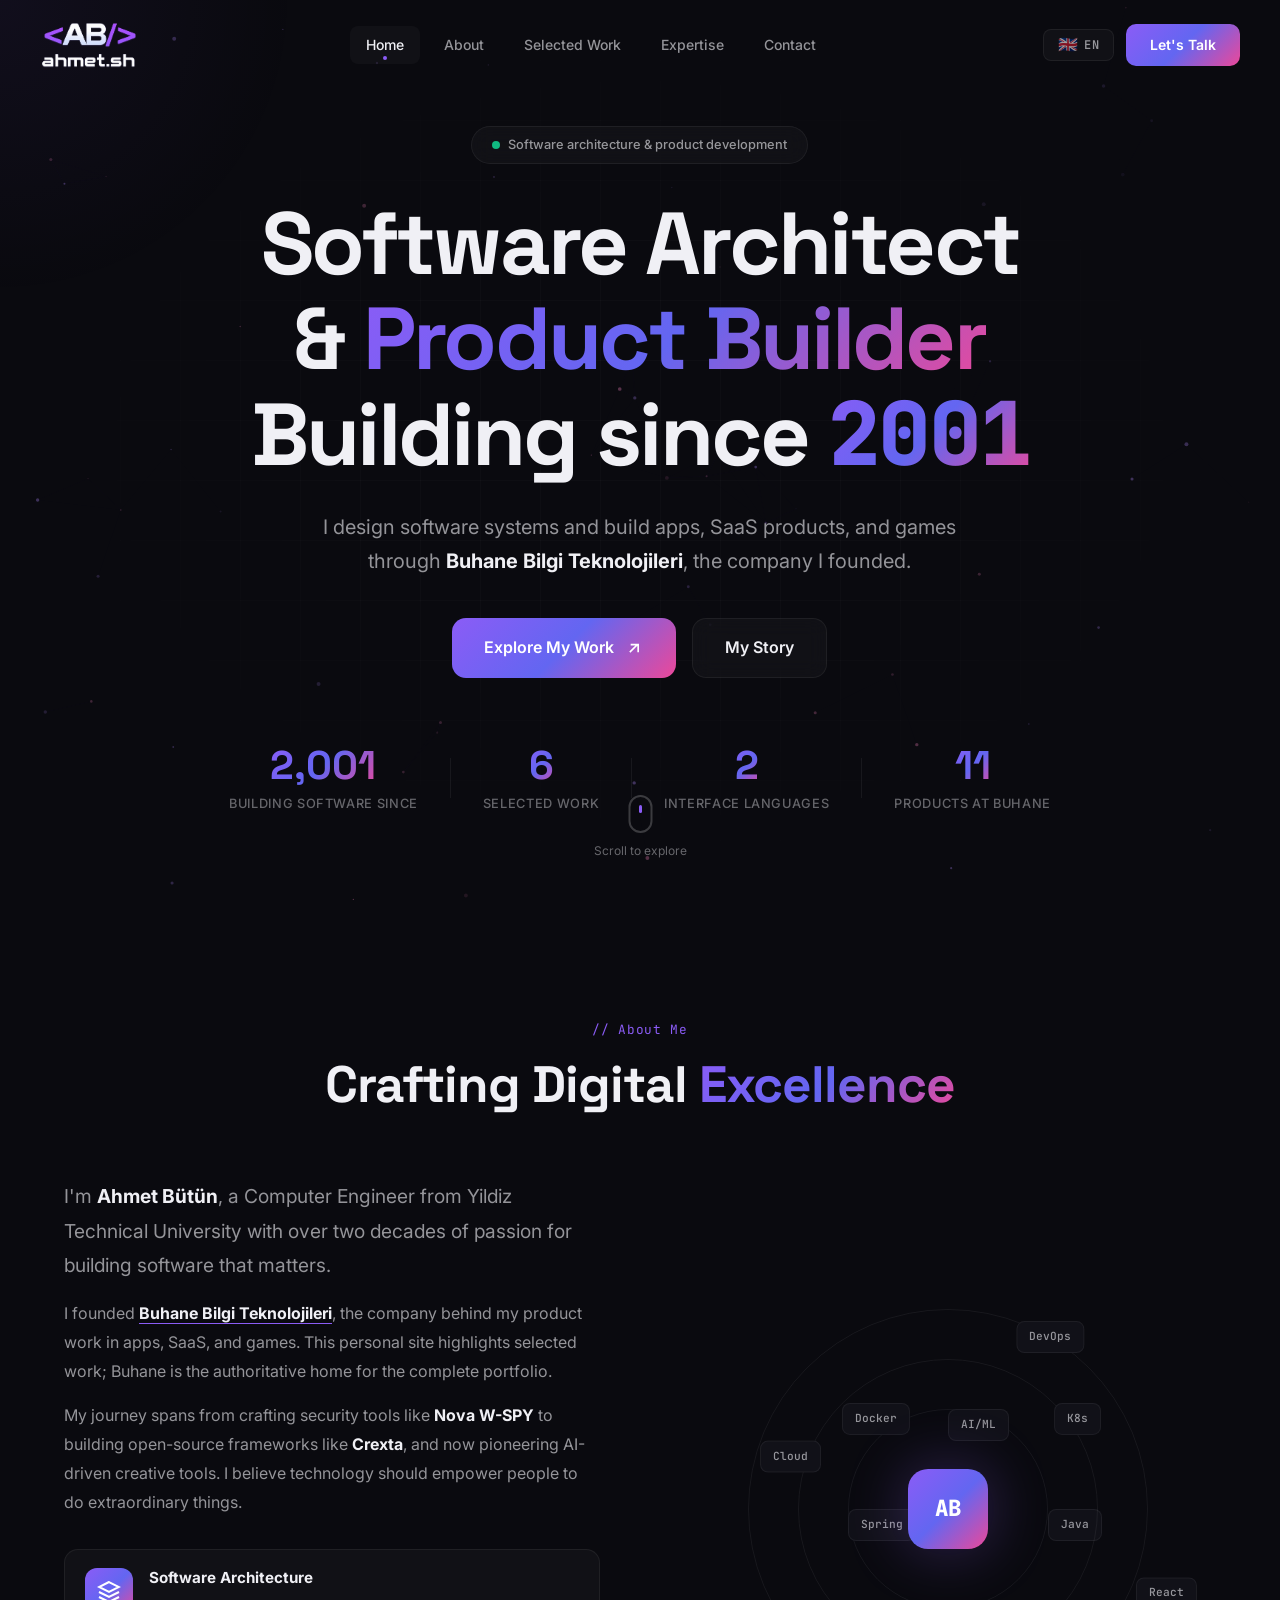
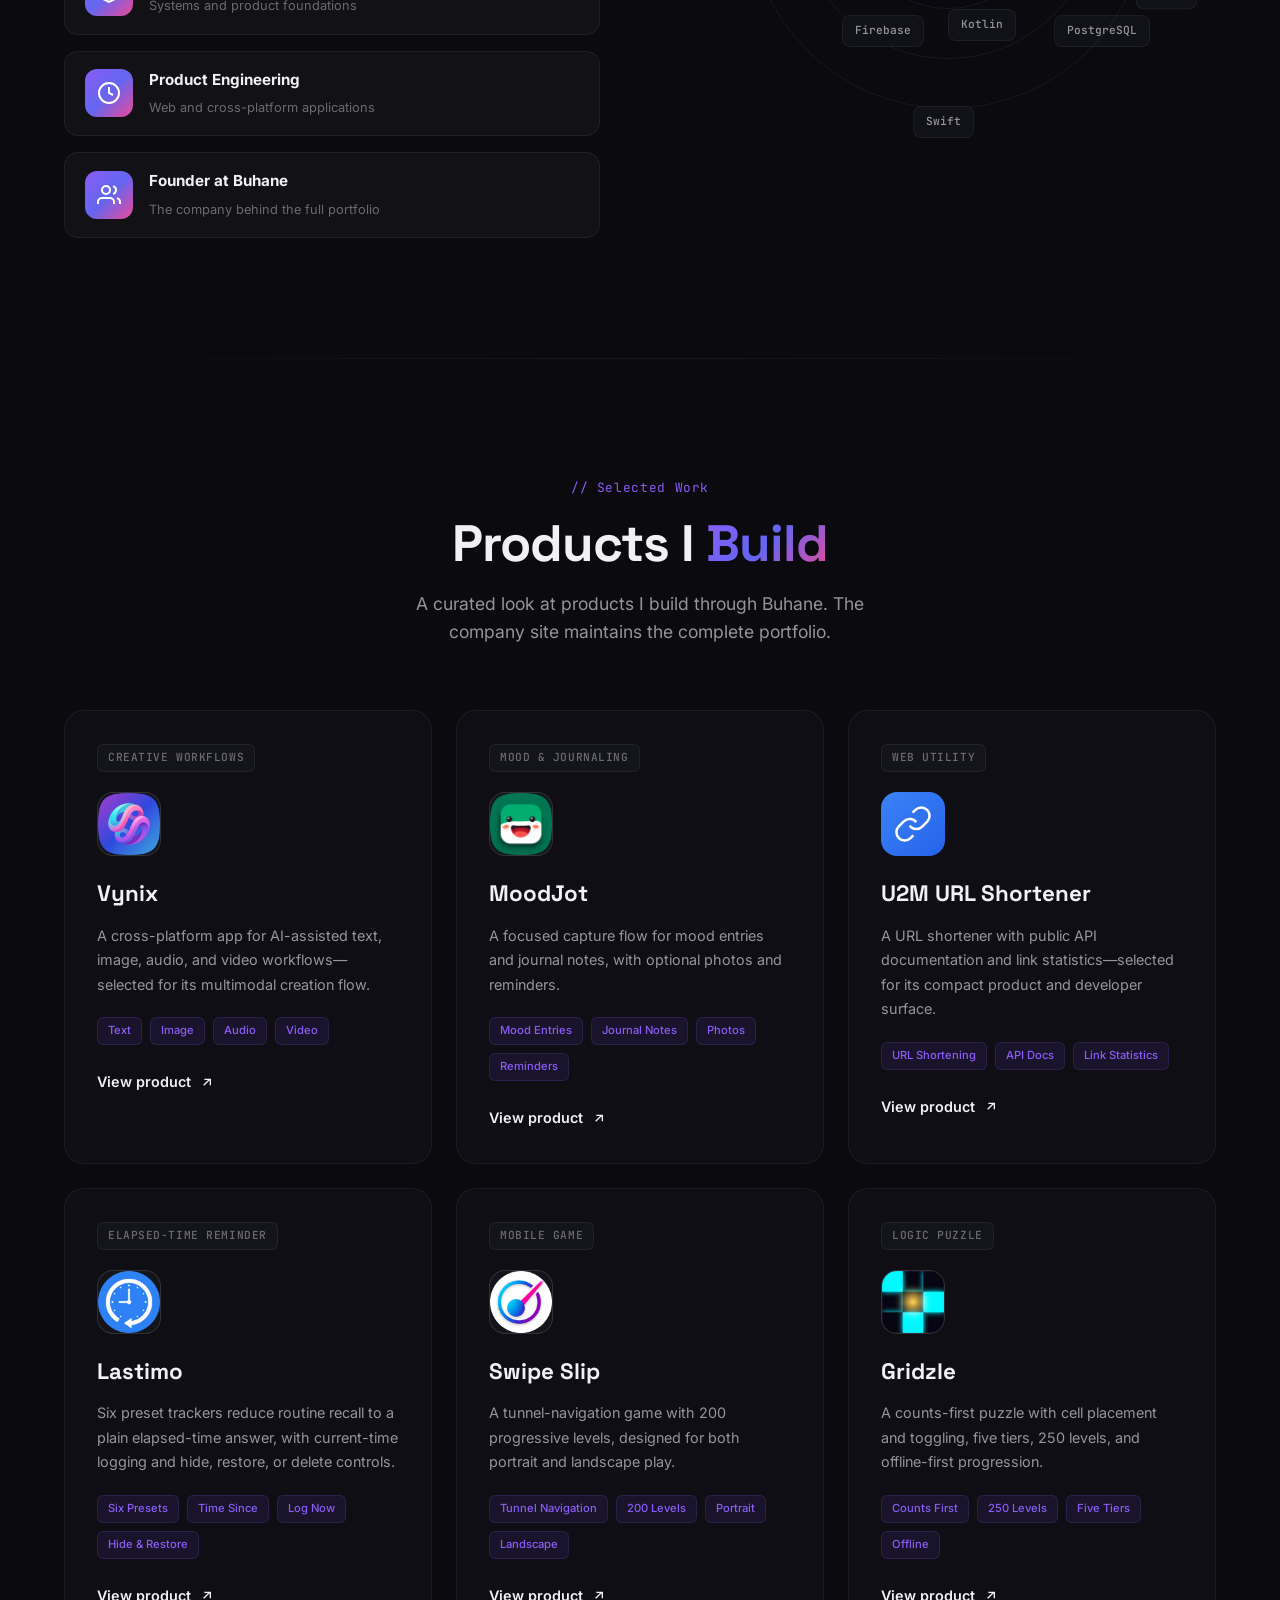
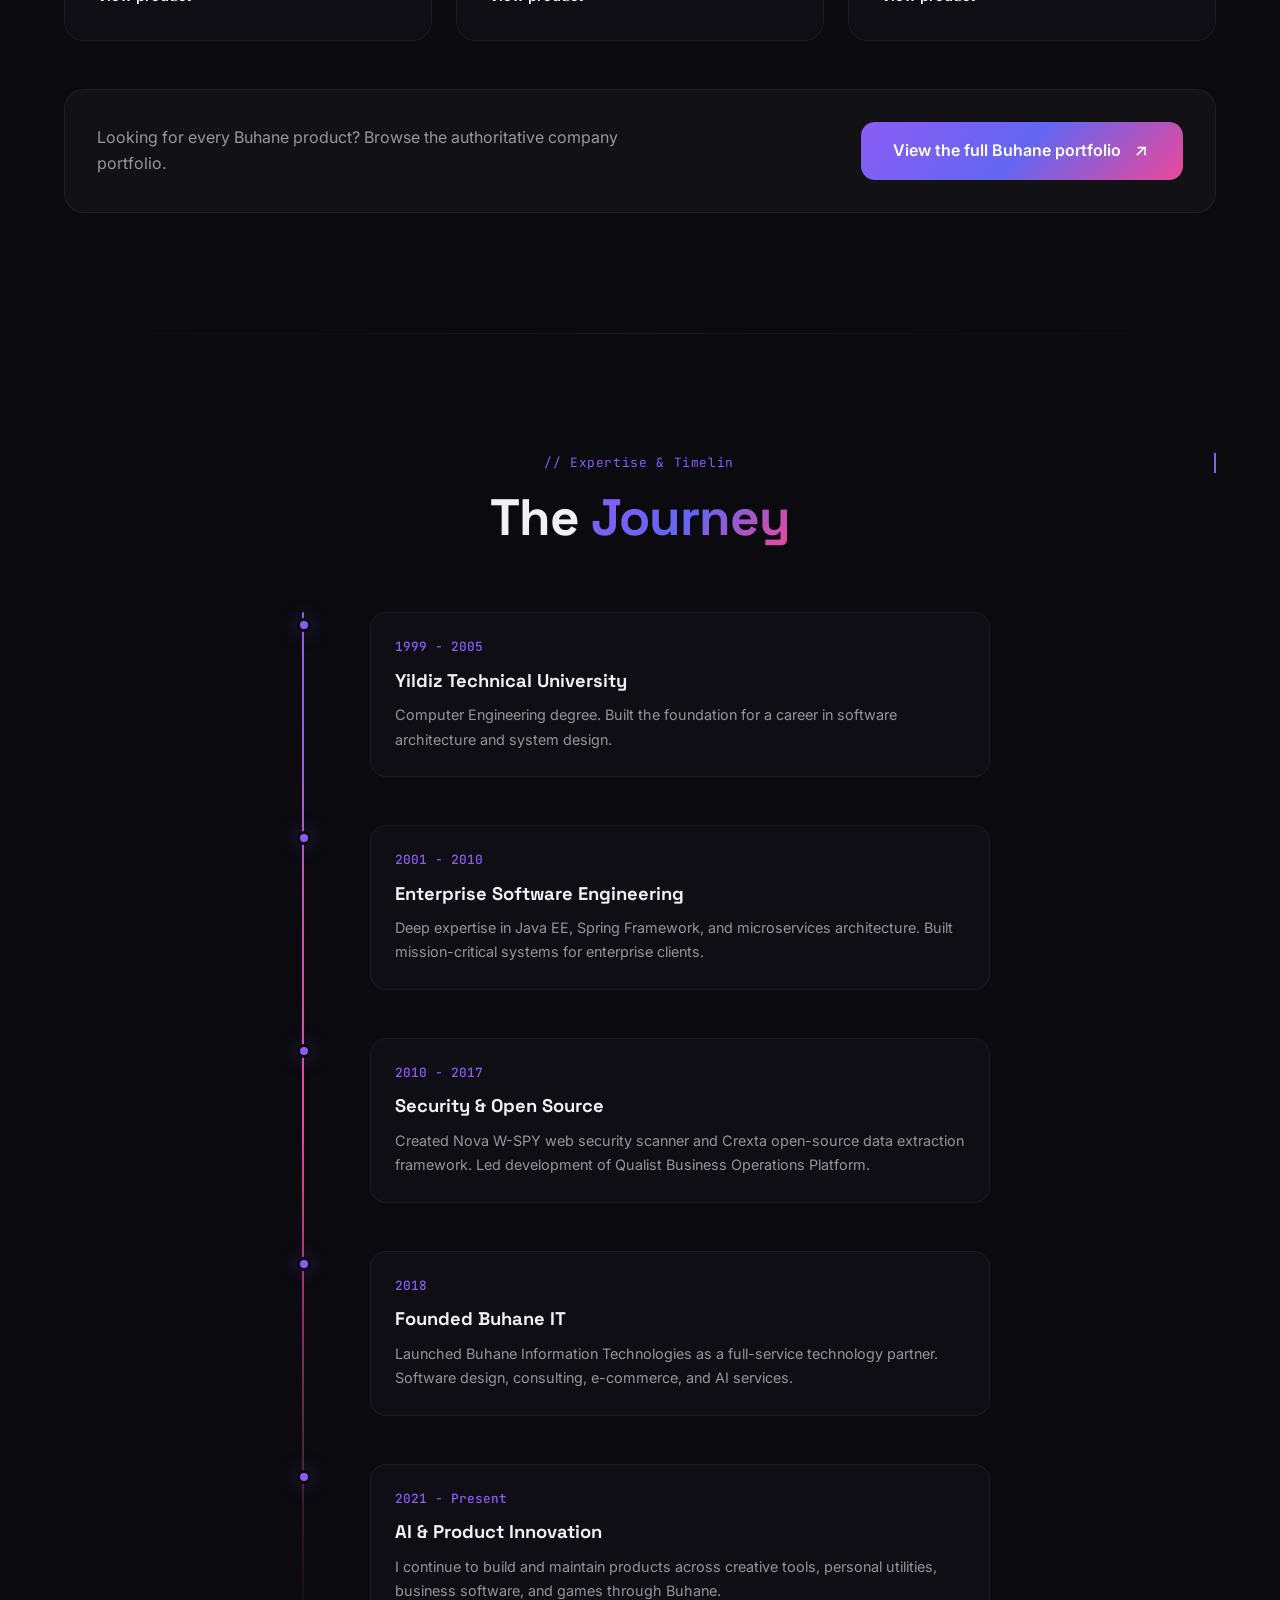
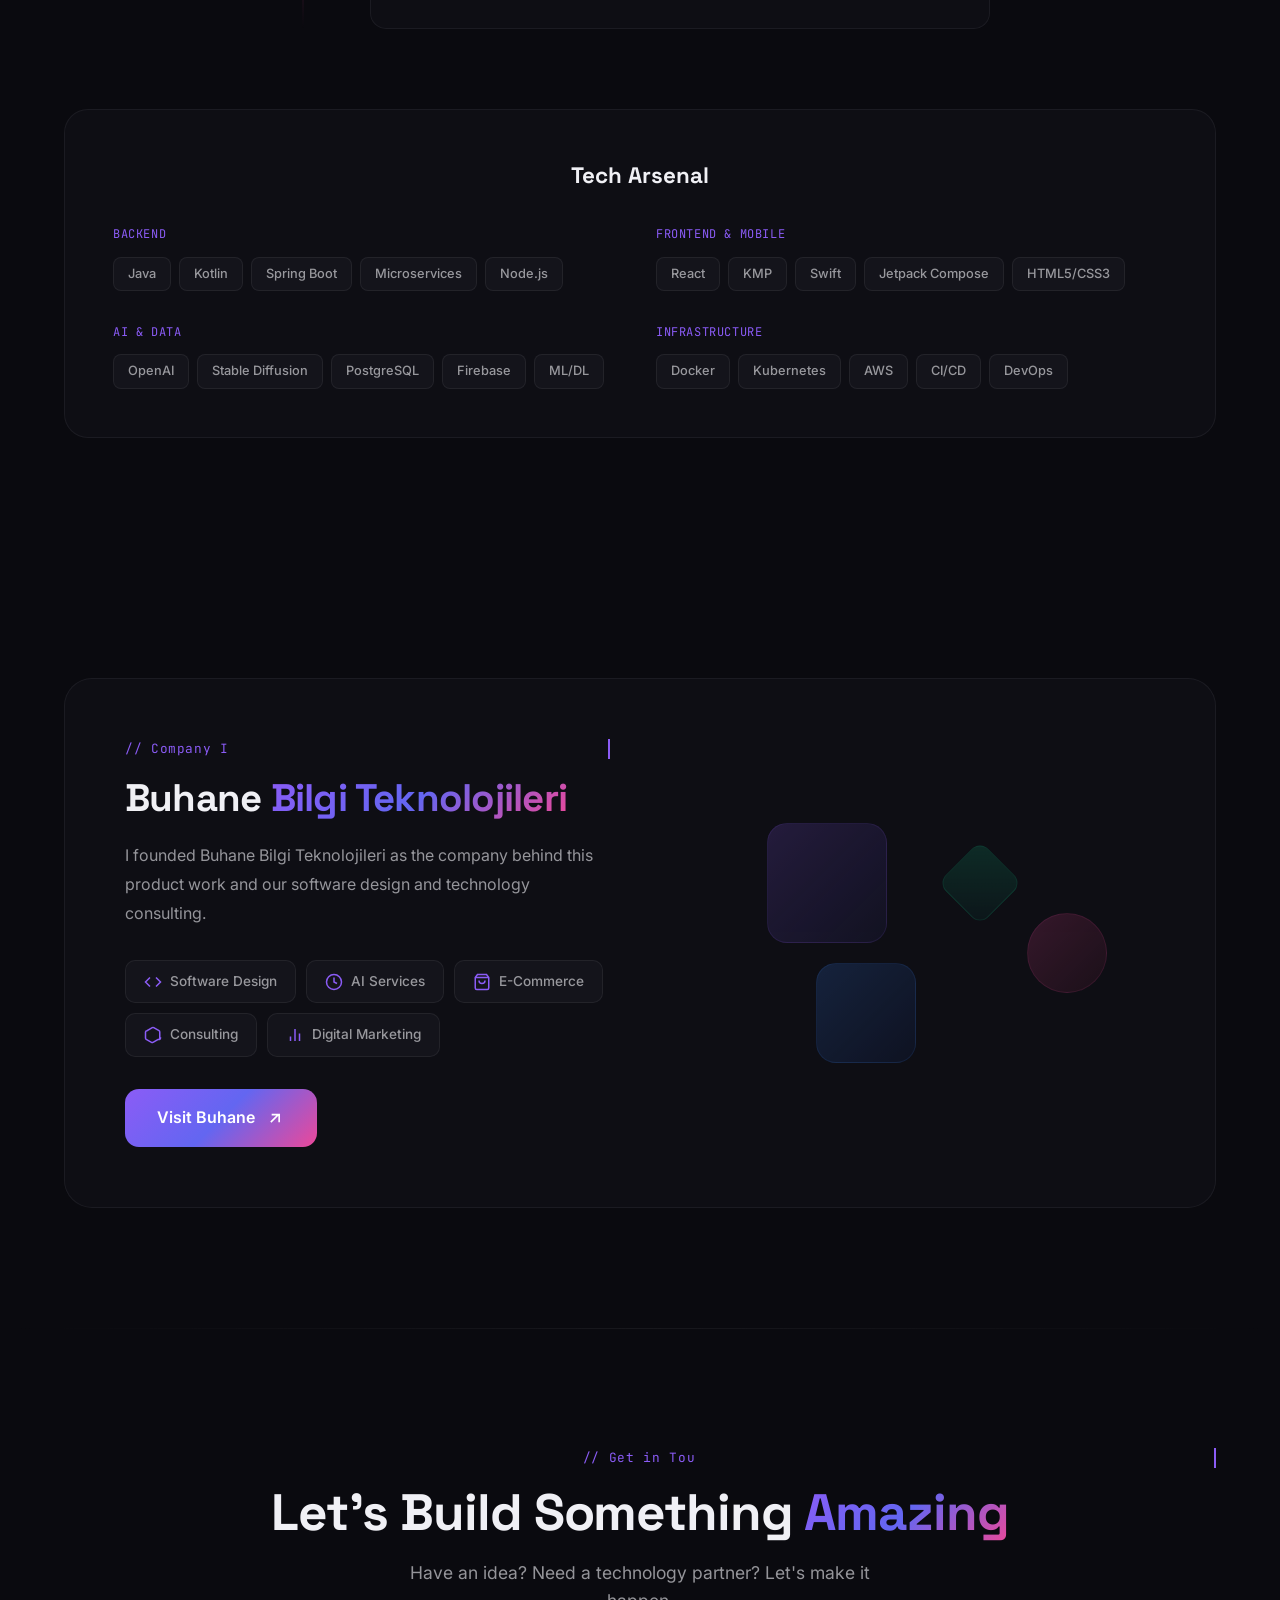
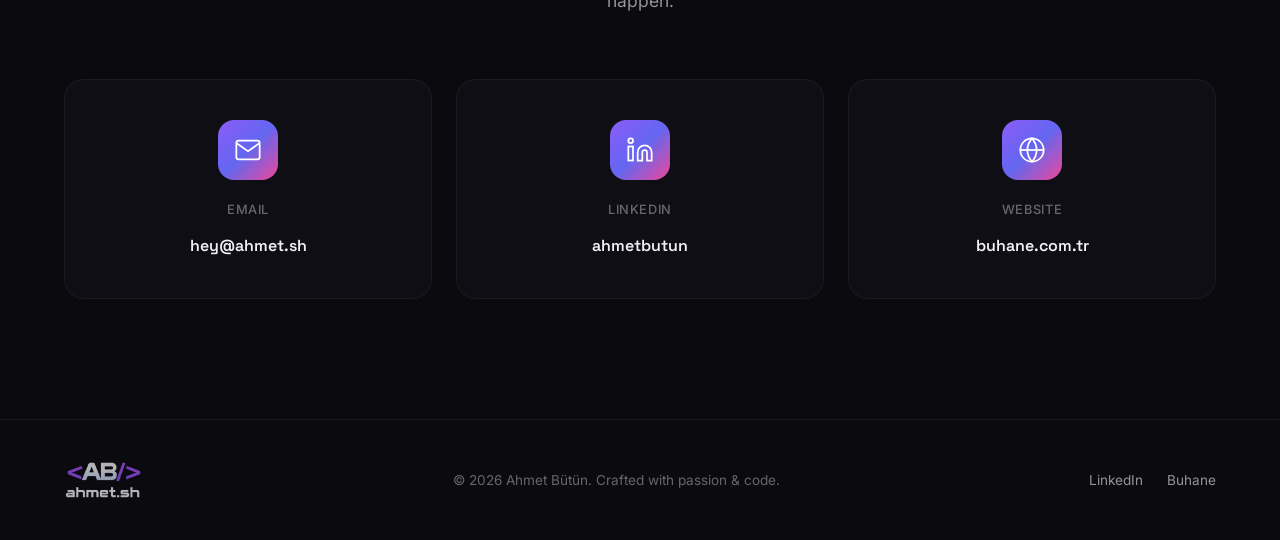
==== commit b040b1dc: "feat(05-13): curate registry-backed selected work - keep six selected products on their preferred HT" ====
--- a/index.html
+++ b/index.html
@@ -85,7 +85,7 @@
         <div class="nav-links">
             <a href="#hero" class="nav-link active" data-section="hero" data-i18n="nav.home">Home</a>
             <a href="#about" class="nav-link" data-section="about" data-i18n="nav.about">About</a>
-            <a href="#products" class="nav-link" data-section="products" data-i18n="nav.products">Products</a>
+            <a href="#products" class="nav-link" data-section="products" data-i18n="nav.products">Selected Work</a>
             <a href="#expertise" class="nav-link" data-section="expertise" data-i18n="nav.expertise">Expertise</a>
             <a href="#contact" class="nav-link" data-section="contact" data-i18n="nav.contact">Contact</a>
         </div>
@@ -105,7 +105,7 @@
     <div class="mobile-menu" id="mobileMenu">
         <a href="#hero" class="mobile-link" data-i18n="nav.home">Home</a>
         <a href="#about" class="mobile-link" data-i18n="nav.about">About</a>
-        <a href="#products" class="mobile-link" data-i18n="nav.products">Products</a>
+        <a href="#products" class="mobile-link" data-i18n="nav.products">Selected Work</a>
         <a href="#expertise" class="mobile-link" data-i18n="nav.expertise">Expertise</a>
         <a href="#contact" class="mobile-link" data-i18n="nav.contact">Contact</a>
     </div>
@@ -247,191 +247,126 @@
     <section id="products" class="products">
         <div class="container">
             <div class="section-header animate-on-scroll">
-                <span class="section-tag" data-i18n="products.tag">// Products & Ventures</span>
-                <h2 class="section-title" data-i18n-html="products.title">What I've <span class="gradient-text">Built</span></h2>
-                <p class="section-desc" data-i18n="products.desc">A portfolio of products spanning AI, finance, utilities, wellness, and gaming</p>
+                <span class="section-tag" data-i18n="products.tag">// Selected Work</span>
+                <h2 class="section-title" data-i18n-html="products.title">Products I <span class="gradient-text">Build</span></h2>
+                <p class="section-desc" data-i18n="products.desc">A curated look at products I build through Buhane. The company site maintains the complete portfolio.</p>
             </div>
 
             <div class="products-grid">
-                <!-- TheCosmicMeta -->
-                <div class="product-card product-featured animate-on-scroll" data-tilt>
-                    <div class="product-glow" style="--glow-color: #8B5CF6"></div>
-                    <div class="product-badge" data-i18n="products.cosmic.badge">AI Platform</div>
-                    <div class="product-icon" style="--icon-gradient: linear-gradient(135deg, #8B5CF6, #6366F1)">
-                        <svg width="40" height="40" viewBox="0 0 24 24" fill="none" stroke="white" stroke-width="1.5"><circle cx="12" cy="12" r="10"/><path d="M12 2a15.3 15.3 0 0 1 4 10 15.3 15.3 0 0 1-4 10 15.3 15.3 0 0 1-4-10 15.3 15.3 0 0 1 4-10z"/><path d="M2 12h20"/></svg>
-                    </div>
-                    <h3 class="product-name">TheCosmicMeta.com</h3>
-                    <p class="product-desc" data-i18n="products.cosmic.desc">AI-powered technology news & content platform. Unleashing creativity through artificial intelligence with curated insights on emerging digital trends.</p>
-                    <div class="product-tags">
-                        <span>AI</span><span data-i18n="products.cosmic.tag2">News</span><span data-i18n="products.cosmic.tag3">Content</span><span>Blockchain</span>
-                    </div>
-                    <a href="https://thecosmicmeta.com/" target="_blank" class="product-link">
-                        <span data-i18n="products.cosmic.link">Visit Platform</span>
-                        <svg width="16" height="16" viewBox="0 0 24 24" fill="none" stroke="currentColor" stroke-width="2"><path d="M7 17l9.2-9.2M17 17V8H8"/></svg>
-                    </a>
-                </div>
-
                 <!-- Vynix -->
-                <div class="product-card animate-on-scroll" data-tilt>
+                <div class="product-card animate-on-scroll" data-product-id="vynix" data-tilt>
                     <div class="product-glow" style="--glow-color: #EC4899"></div>
-                    <div class="product-badge" data-i18n="products.vynix.badge">Creative AI</div>
+                    <div class="product-badge" data-i18n="products.vynix.badge">Creative Workflows</div>
                     <div class="product-icon product-icon-image">
                         <img src="images/product-icons/vynix.png" alt="Vynix app icon" width="64" height="64" loading="lazy" decoding="async">
                     </div>
                     <h3 class="product-name">Vynix</h3>
-                    <p class="product-desc" data-i18n="products.vynix.desc">AI-powered creative studio with 120+ models. Generate images, videos, and audio from text prompts. Your imagination, amplified.</p>
+                    <p class="product-desc" data-i18n="products.vynix.desc">A cross-platform app for AI-assisted text, image, audio, and video workflows—selected for its multimodal creation flow.</p>
                     <div class="product-tags">
-                        <span data-i18n="products.vynix.tag1">AI Art</span><span data-i18n="products.vynix.tag2">Video</span><span data-i18n="products.vynix.tag3">Audio</span><span>iOS/Android</span>
-                    </div>
-                    <a href="https://vynix.app/" target="_blank" class="product-link">
-                        <span data-i18n="products.vynix.link">Explore App</span>
+                        <span data-i18n="products.vynix.tag1">Text</span><span data-i18n="products.vynix.tag2">Image</span><span data-i18n="products.vynix.tag3">Audio</span><span data-i18n="products.vynix.tag4">Video</span>
+                    </div>
+                    <a href="https://vynix.app/" target="_blank" rel="noopener noreferrer" class="product-link">
+                        <span data-i18n="products.view">View product</span>
                         <svg width="16" height="16" viewBox="0 0 24 24" fill="none" stroke="currentColor" stroke-width="2"><path d="M7 17l9.2-9.2M17 17V8H8"/></svg>
                     </a>
                 </div>
 
                 <!-- MoodJot -->
-                <div class="product-card animate-on-scroll" data-tilt>
+                <div class="product-card animate-on-scroll" data-product-id="moodjot" data-tilt>
                     <div class="product-glow" style="--glow-color: #10B981"></div>
-                    <div class="product-badge" data-i18n="products.moodjot.badge">Wellness</div>
+                    <div class="product-badge" data-i18n="products.moodjot.badge">Mood &amp; Journaling</div>
                     <div class="product-icon product-icon-image">
                         <img src="images/product-icons/moodjot.png" alt="MoodJot app icon" width="64" height="64" loading="lazy" decoding="async">
                     </div>
                     <h3 class="product-name">MoodJot</h3>
-                    <p class="product-desc" data-i18n="products.moodjot.desc">Emotional wellness journal with AI insights. Track moods, discover patterns, and transform your emotional well-being. 10K+ active users.</p>
+                    <p class="product-desc" data-i18n="products.moodjot.desc">A focused capture flow for mood entries and journal notes, with optional photos and reminders.</p>
                     <div class="product-tags">
-                        <span data-i18n="products.moodjot.tag1">Health</span><span>AI</span><span data-i18n="products.moodjot.tag3">Journal</span><span data-i18n="products.moodjot.tag4">Analytics</span>
-                    </div>
-                    <a href="https://moodjot.app/" target="_blank" class="product-link">
-                        <span data-i18n="products.moodjot.link">Try MoodJot</span>
+                        <span data-i18n="products.moodjot.tag1">Mood Entries</span><span data-i18n="products.moodjot.tag2">Journal Notes</span><span data-i18n="products.moodjot.tag3">Photos</span><span data-i18n="products.moodjot.tag4">Reminders</span>
+                    </div>
+                    <a href="https://moodjot.app/" target="_blank" rel="noopener noreferrer" class="product-link">
+                        <span data-i18n="products.view">View product</span>
                         <svg width="16" height="16" viewBox="0 0 24 24" fill="none" stroke="currentColor" stroke-width="2"><path d="M7 17l9.2-9.2M17 17V8H8"/></svg>
                     </a>
                 </div>
 
                 <!-- U2M -->
-                <div class="product-card animate-on-scroll" data-tilt>
+                <div class="product-card animate-on-scroll" data-product-id="u2m" data-tilt>
                     <div class="product-glow" style="--glow-color: #3B82F6"></div>
-                    <div class="product-badge" data-i18n="products.u2m.badge">SaaS Tool</div>
+                    <div class="product-badge" data-i18n="products.u2m.badge">Web Utility</div>
                     <div class="product-icon" style="--icon-gradient: linear-gradient(135deg, #3B82F6, #2563EB)">
                         <svg width="40" height="40" viewBox="0 0 24 24" fill="none" stroke="white" stroke-width="1.5"><path d="M10 13a5 5 0 0 0 7.54.54l3-3a5 5 0 0 0-7.07-7.07l-1.72 1.71"/><path d="M14 11a5 5 0 0 0-7.54-.54l-3 3a5 5 0 0 0 7.07 7.07l1.71-1.71"/></svg>
                     </div>
-                    <h3 class="product-name">U2M.io</h3>
-                    <p class="product-desc" data-i18n="products.u2m.desc">Smart URL shortening with analytics & QR codes. Track clicks, generate QR codes, and manage links with a developer-friendly API.</p>
+                    <h3 class="product-name">U2M URL Shortener</h3>
+                    <p class="product-desc" data-i18n="products.u2m.desc">A URL shortener with public API documentation and link statistics—selected for its compact product and developer surface.</p>
                     <div class="product-tags">
-                        <span>URL</span><span data-i18n="products.u2m.tag2">Analytics</span><span>QR</span><span>API</span>
-                    </div>
-                    <a href="https://u2m.io/" target="_blank" class="product-link">
-                        <span data-i18n="products.u2m.link">Shorten URLs</span>
+                        <span data-i18n="products.u2m.tag1">URL Shortening</span><span data-i18n="products.u2m.tag2">API Docs</span><span data-i18n="products.u2m.tag3">Link Statistics</span>
+                    </div>
+                    <a href="https://u2m.io/" target="_blank" rel="noopener noreferrer" class="product-link">
+                        <span data-i18n="products.view">View product</span>
                         <svg width="16" height="16" viewBox="0 0 24 24" fill="none" stroke="currentColor" stroke-width="2"><path d="M7 17l9.2-9.2M17 17V8H8"/></svg>
                     </a>
                 </div>
 
-                <!-- HiveDue -->
-                <div class="product-card animate-on-scroll" data-tilt>
-                    <div class="product-glow" style="--glow-color: #0056D2"></div>
-                    <div class="product-badge" data-i18n="products.hivedue.badge">Community SaaS</div>
-                    <div class="product-icon product-icon-image">
-                        <img src="images/product-icons/hivedue.png" alt="HiveDue app icon" width="64" height="64" loading="lazy" decoding="async">
-                    </div>
-                    <h3 class="product-name">HiveDue</h3>
-                    <p class="product-desc" data-i18n="products.hivedue.desc">Community finance management for dues, payments, announcements, and documents in one place. Live on the web today with mobile apps coming soon.</p>
-                    <div class="product-tags">
-                        <span data-i18n="products.hivedue.tag1">Finance</span><span data-i18n="products.hivedue.tag2">Dues</span><span data-i18n="products.hivedue.tag3">Reports</span><span data-i18n="products.hivedue.tag4">Web App</span>
-                    </div>
-                    <a href="https://hivedue.com/" target="_blank" class="product-link">
-                        <span data-i18n="products.hivedue.link">Visit HiveDue</span>
-                        <svg width="16" height="16" viewBox="0 0 24 24" fill="none" stroke="currentColor" stroke-width="2"><path d="M7 17l9.2-9.2M17 17V8H8"/></svg>
-                    </a>
-                </div>
-
                 <!-- Lastimo -->
-                <div class="product-card animate-on-scroll" data-tilt>
+                <div class="product-card animate-on-scroll" data-product-id="lastimo" data-tilt>
                     <div class="product-glow" style="--glow-color: #14B8A6"></div>
-                    <div class="product-badge" data-i18n="products.lastimo.badge">Routine Tracker</div>
+                    <div class="product-badge" data-i18n="products.lastimo.badge">Elapsed-Time Reminder</div>
                     <div class="product-icon product-icon-image">
                         <img src="images/product-icons/lastimo.png" alt="Lastimo app icon" width="64" height="64" loading="lazy" decoding="async">
                     </div>
                     <h3 class="product-name">Lastimo</h3>
-                    <p class="product-desc" data-i18n="products.lastimo.desc">Private routine tracker for remembering the last time you did something. Log events, review history, and understand timing without streaks, goals, or judgment.</p>
+                    <p class="product-desc" data-i18n="products.lastimo.desc">Six preset trackers reduce routine recall to a plain elapsed-time answer, with current-time logging and hide, restore, or delete controls.</p>
                     <div class="product-tags">
-                        <span data-i18n="products.lastimo.tag1">Privacy</span><span data-i18n="products.lastimo.tag2">Tracker</span><span data-i18n="products.lastimo.tag3">Routines</span><span>iOS/Android</span>
-                    </div>
-                    <a href="https://lastimo.app/" target="_blank" class="product-link">
-                        <span data-i18n="products.lastimo.link">Visit Lastimo</span>
+                        <span data-i18n="products.lastimo.tag1">Six Presets</span><span data-i18n="products.lastimo.tag2">Time Since</span><span data-i18n="products.lastimo.tag3">Log Now</span><span data-i18n="products.lastimo.tag4">Hide &amp; Restore</span>
+                    </div>
+                    <a href="https://lastimo.app/" target="_blank" rel="noopener noreferrer" class="product-link">
+                        <span data-i18n="products.view">View product</span>
                         <svg width="16" height="16" viewBox="0 0 24 24" fill="none" stroke="currentColor" stroke-width="2"><path d="M7 17l9.2-9.2M17 17V8H8"/></svg>
                     </a>
                 </div>
 
-                <!-- Glow Spin -->
-                <div class="product-card animate-on-scroll" data-tilt>
-                    <div class="product-glow" style="--glow-color: #F59E0B"></div>
-                    <div class="product-badge" data-i18n="products.glowspin.badge">Gaming</div>
-                    <div class="product-icon product-icon-image">
-                        <img src="images/product-icons/glow-spin.png" alt="Glow Spin app icon" width="64" height="64" loading="lazy" decoding="async">
-                    </div>
-                    <h3 class="product-name">Glow Spin</h3>
-                    <p class="product-desc" data-i18n="products.glowspin.desc">Neon rhythm arcade game with 500 levels. Match colors on spinning rings, test your reflexes, and climb the global leaderboard.</p>
-                    <div class="product-tags">
-                        <span data-i18n="products.glowspin.tag1">Game</span><span>Arcade</span><span>Neon</span><span data-i18n="products.glowspin.tag4">500 Levels</span>
-                    </div>
-                    <a href="https://glowspin.app/" target="_blank" class="product-link">
-                        <span data-i18n="products.glowspin.link">Play Now</span>
-                        <svg width="16" height="16" viewBox="0 0 24 24" fill="none" stroke="currentColor" stroke-width="2"><path d="M7 17l9.2-9.2M17 17V8H8"/></svg>
-                    </a>
-                </div>
-
                 <!-- Swipe Slip -->
-                <div class="product-card animate-on-scroll" data-tilt>
+                <div class="product-card animate-on-scroll" data-product-id="swipe-slip" data-tilt>
                     <div class="product-glow" style="--glow-color: #EF4444"></div>
-                    <div class="product-badge" data-i18n="products.swipeslip.badge">Gaming</div>
+                    <div class="product-badge" data-i18n="products.swipeslip.badge">Mobile Game</div>
                     <div class="product-icon product-icon-image">
                         <img src="images/product-icons/swipe-slip.png" alt="Swipe Slip app icon" width="64" height="64" loading="lazy" decoding="async">
                     </div>
                     <h3 class="product-name">Swipe Slip</h3>
-                    <p class="product-desc" data-i18n="products.swipeslip.desc">Hyper-casual tunnel runner with 500 levels & 8 difficulty tiers. Dodge obstacles, collect power-ups, and reach the Divine tier.</p>
+                    <p class="product-desc" data-i18n="products.swipeslip.desc">A tunnel-navigation game with 200 progressive levels, designed for both portrait and landscape play.</p>
                     <div class="product-tags">
-                        <span data-i18n="products.swipeslip.tag1">Game</span><span>Runner</span><span data-i18n="products.swipeslip.tag3">Action</span><span data-i18n="products.swipeslip.tag4">Leaderboard</span>
-                    </div>
-                    <a href="https://swipeslip.app/" target="_blank" class="product-link">
-                        <span data-i18n="products.swipeslip.link">Play Now</span>
+                        <span data-i18n="products.swipeslip.tag1">Tunnel Navigation</span><span data-i18n="products.swipeslip.tag2">200 Levels</span><span data-i18n="products.swipeslip.tag3">Portrait</span><span data-i18n="products.swipeslip.tag4">Landscape</span>
+                    </div>
+                    <a href="https://swipeslip.app/" target="_blank" rel="noopener noreferrer" class="product-link">
+                        <span data-i18n="products.view">View product</span>
                         <svg width="16" height="16" viewBox="0 0 24 24" fill="none" stroke="currentColor" stroke-width="2"><path d="M7 17l9.2-9.2M17 17V8H8"/></svg>
                     </a>
                 </div>
 
                 <!-- Gridzle -->
-                <div class="product-card animate-on-scroll" data-tilt>
+                <div class="product-card animate-on-scroll" data-product-id="gridzle" data-tilt>
                     <div class="product-glow" style="--glow-color: #06B6D4"></div>
-                    <div class="product-badge" data-i18n="products.gridzle.badge">Puzzle</div>
+                    <div class="product-badge" data-i18n="products.gridzle.badge">Logic Puzzle</div>
                     <div class="product-icon product-icon-image">
                         <img src="images/product-icons/gridzle.png" alt="Gridzle app icon" width="64" height="64" loading="lazy" decoding="async">
                     </div>
                     <h3 class="product-name">Gridzle</h3>
-                    <p class="product-desc" data-i18n="products.gridzle.desc">Counts-first logic puzzle with 250 hand-crafted levels across 5 difficulty tiers. Deduce, place, and toggle the grid to match row & column targets.</p>
+                    <p class="product-desc" data-i18n="products.gridzle.desc">A counts-first puzzle with cell placement and toggling, five tiers, 250 levels, and offline-first progression.</p>
                     <div class="product-tags">
-                        <span data-i18n="products.gridzle.tag1">Puzzle</span><span data-i18n="products.gridzle.tag2">Logic</span><span data-i18n="products.gridzle.tag3">Strategy</span><span data-i18n="products.gridzle.tag4">Offline</span>
-                    </div>
-                    <a href="https://gridzle.app/" target="_blank" class="product-link">
-                        <span data-i18n="products.gridzle.link">Play Now</span>
+                        <span data-i18n="products.gridzle.tag1">Counts First</span><span data-i18n="products.gridzle.tag2">250 Levels</span><span data-i18n="products.gridzle.tag3">Five Tiers</span><span data-i18n="products.gridzle.tag4">Offline</span>
+                    </div>
+                    <a href="https://gridzle.app/" target="_blank" rel="noopener noreferrer" class="product-link">
+                        <span data-i18n="products.view">View product</span>
                         <svg width="16" height="16" viewBox="0 0 24 24" fill="none" stroke="currentColor" stroke-width="2"><path d="M7 17l9.2-9.2M17 17V8H8"/></svg>
                     </a>
                 </div>
-
-                <!-- AstralPost -->
-                <div class="product-card animate-on-scroll" data-tilt>
-                    <div class="product-glow" style="--glow-color: #A855F7"></div>
-                    <div class="product-badge" data-i18n="products.astralpost.badge">AI Reflection</div>
-                    <div class="product-icon product-icon-image">
-                        <img src="images/product-icons/astralpost.png" alt="AstralPost app icon" width="64" height="64" loading="lazy" decoding="async">
-                    </div>
-                    <h3 class="product-name">AstralPost</h3>
-                    <p class="product-desc" data-i18n="products.astralpost.desc">AI-powered cosmic journaling app for anonymous expression. Send thoughts into the universe, receive poetic reflections, and personalize the ritual with zodiac insights.</p>
-                    <div class="product-tags">
-                        <span data-i18n="products.astralpost.tag1">AI</span><span data-i18n="products.astralpost.tag2">Journal</span><span data-i18n="products.astralpost.tag3">Anonymous</span><span data-i18n="products.astralpost.tag4">Zodiac</span>
-                    </div>
-                    <a href="https://astralpost.app/" target="_blank" class="product-link">
-                        <span data-i18n="products.astralpost.link">Visit App</span>
-                        <svg width="16" height="16" viewBox="0 0 24 24" fill="none" stroke="currentColor" stroke-width="2"><path d="M7 17l9.2-9.2M17 17V8H8"/></svg>
-                    </a>
-                </div>
+            </div>
+            <div class="portfolio-cta animate-on-scroll">
+                <p data-i18n="products.full_note">Looking for every Buhane product? Browse the authoritative company portfolio.</p>
+                <a href="https://buhane.com.tr/products/" target="_blank" rel="noopener noreferrer" class="btn-primary" data-i18n-href="products.full_href">
+                    <span data-i18n="products.full_cta">View the full Buhane portfolio</span>
+                    <svg width="20" height="20" viewBox="0 0 24 24" fill="none" stroke="currentColor" stroke-width="2"><path d="M7 17l9.2-9.2M17 17V8H8"/></svg>
+                </a>
             </div>
         </div>
     </section>
@@ -572,7 +507,7 @@
                             <span data-i18n="company.s5">Digital Marketing</span>
                         </div>
                     </div>
-                    <a href="https://buhane.com.tr/" target="_blank" class="btn-primary">
+                    <a href="https://buhane.com.tr/" target="_blank" rel="noopener noreferrer" class="btn-primary" data-i18n-href="company.href">
                         <span data-i18n="company.cta">Visit Buhane</span>
                         <svg width="20" height="20" viewBox="0 0 24 24" fill="none" stroke="currentColor" stroke-width="2"><path d="M7 17l9.2-9.2M17 17V8H8"/></svg>
                     </a>
@@ -606,14 +541,14 @@
                         <span class="contact-label" data-i18n="contact.email">Email</span>
                         <span class="contact-value">hey@ahmet.sh</span>
                     </a>
-                    <a href="https://www.linkedin.com/in/ahmetbutun/" target="_blank" class="contact-card">
+                    <a href="https://www.linkedin.com/in/ahmetbutun/" target="_blank" rel="noopener noreferrer" class="contact-card">
                         <div class="contact-icon">
                             <svg width="28" height="28" viewBox="0 0 24 24" fill="none" stroke="currentColor" stroke-width="1.5"><path d="M16 8a6 6 0 016 6v7h-4v-7a2 2 0 00-2-2 2 2 0 00-2 2v7h-4v-7a6 6 0 016-6z"/><rect x="2" y="9" width="4" height="12"/><circle cx="4" cy="4" r="2"/></svg>
                         </div>
                         <span class="contact-label">LinkedIn</span>
                         <span class="contact-value">ahmetbutun</span>
                     </a>
-                    <a href="https://buhane.com.tr/" target="_blank" class="contact-card">
+                    <a href="https://buhane.com.tr/" target="_blank" rel="noopener noreferrer" class="contact-card" data-i18n-href="company.href">
                         <div class="contact-icon">
                             <svg width="28" height="28" viewBox="0 0 24 24" fill="none" stroke="currentColor" stroke-width="1.5"><circle cx="12" cy="12" r="10"/><line x1="2" y1="12" x2="22" y2="12"/><path d="M12 2a15.3 15.3 0 014 10 15.3 15.3 0 01-4 10 15.3 15.3 0 01-4-10 15.3 15.3 0 014-10z"/></svg>
                         </div>
@@ -634,9 +569,8 @@
                 </div>
                 <p class="footer-text" data-i18n="footer.text">&copy; 2026 Ahmet Bütün. Crafted with passion & code.</p>
                 <div class="footer-links">
-                    <a href="https://apps.ahmet.sh/" target="_blank" data-i18n="nav.apps">Apps</a>
-                    <a href="https://buhane.com.tr/" target="_blank">Buhane IT</a>
-                    <a href="https://thecosmicmeta.com/" target="_blank">TheCosmicMeta.com</a>
+                    <a href="https://www.linkedin.com/in/ahmetbutun/" target="_blank" rel="noopener noreferrer">LinkedIn</a>
+                    <a href="https://buhane.com.tr/" target="_blank" rel="noopener noreferrer" data-i18n="footer.buhane" data-i18n-href="company.href">Buhane</a>
                 </div>
             </div>
         </div>
--- a/style.css
+++ b/style.css
@@ -950,6 +950,23 @@
     grid-column: span 2;
 }
 
+.portfolio-cta {
+    margin-top: 48px;
+    padding: 32px;
+    border: 1px solid var(--border-subtle);
+    border-radius: 20px;
+    background: var(--bg-glass);
+    display: flex;
+    align-items: center;
+    justify-content: space-between;
+    gap: 24px;
+}
+
+.portfolio-cta p {
+    max-width: 560px;
+    color: var(--text-secondary);
+}
+
 /* --- Expertise / Timeline --- */
 .expertise {
     padding: 120px 0;
@@ -1443,6 +1460,11 @@
         grid-template-columns: 1fr;
     }
 
+    .portfolio-cta {
+        flex-direction: column;
+        align-items: flex-start;
+    }
+
     .about-visual {
         display: none;
     }
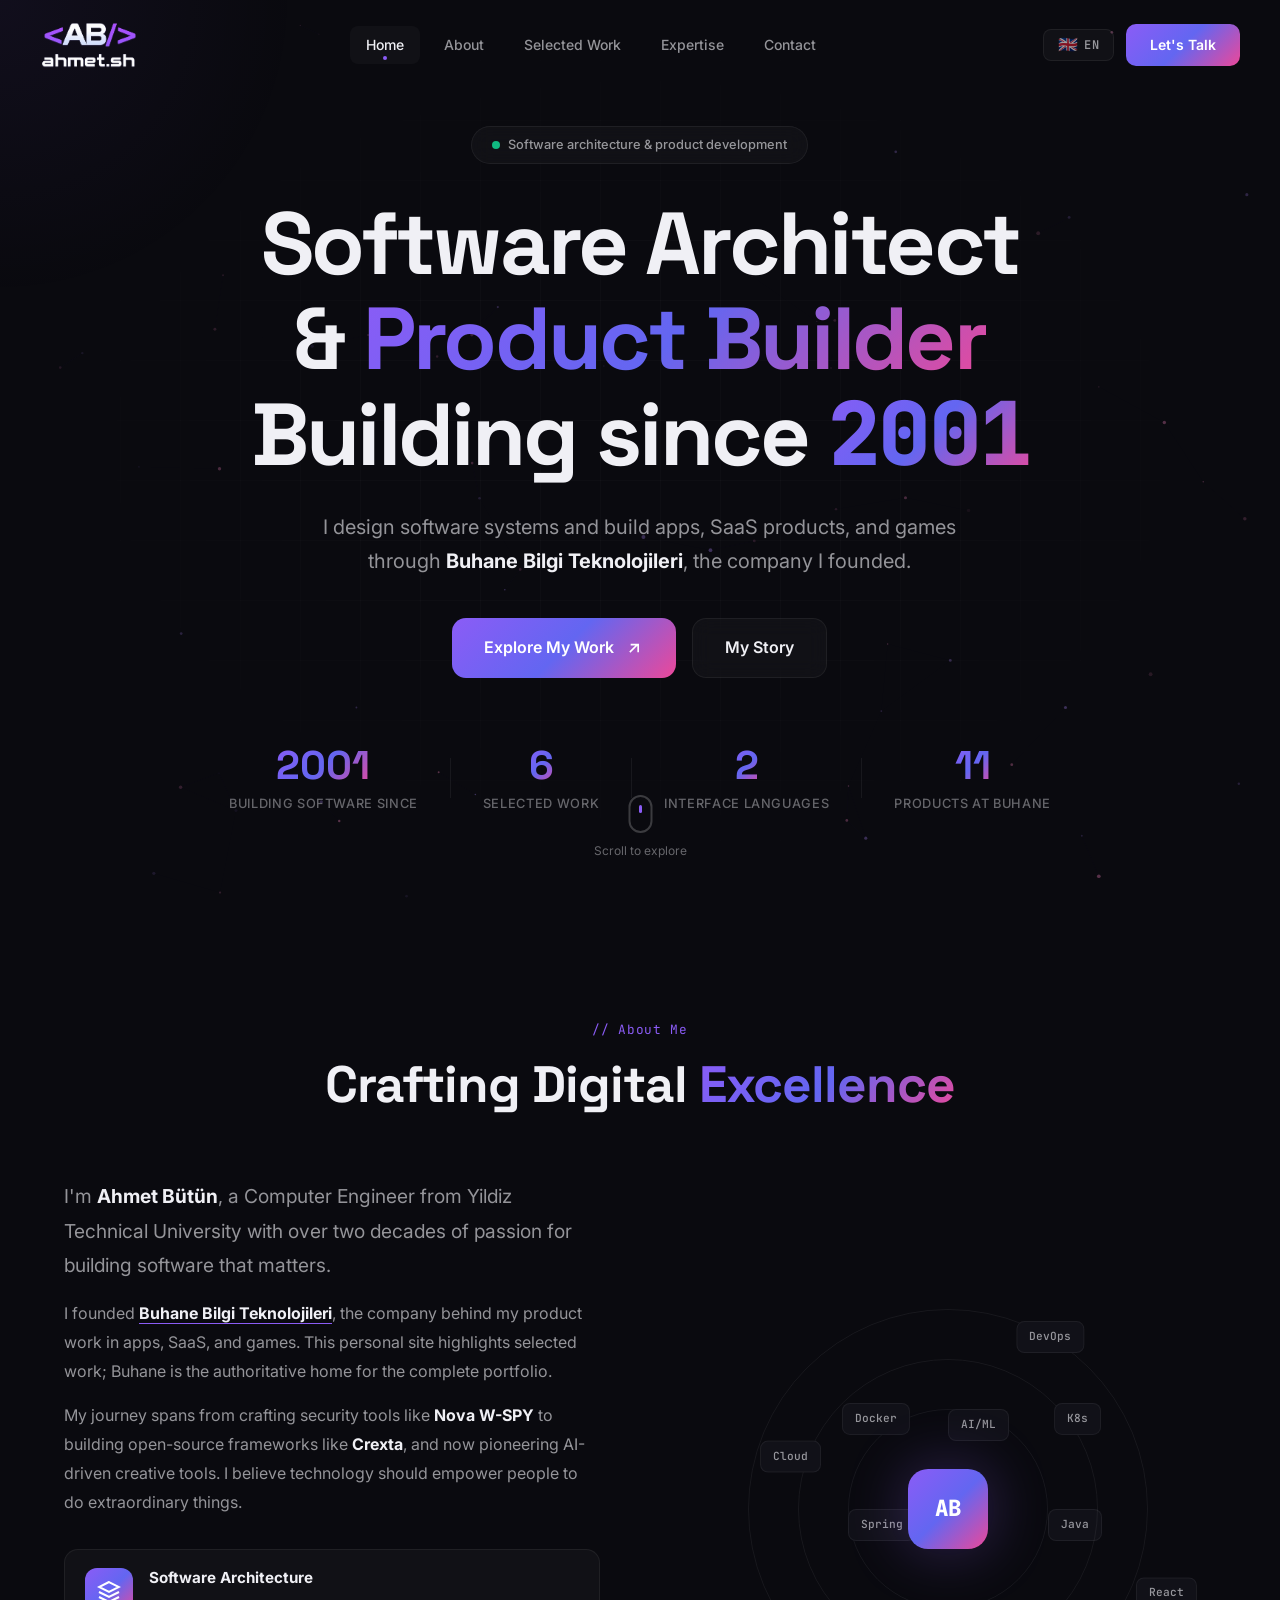
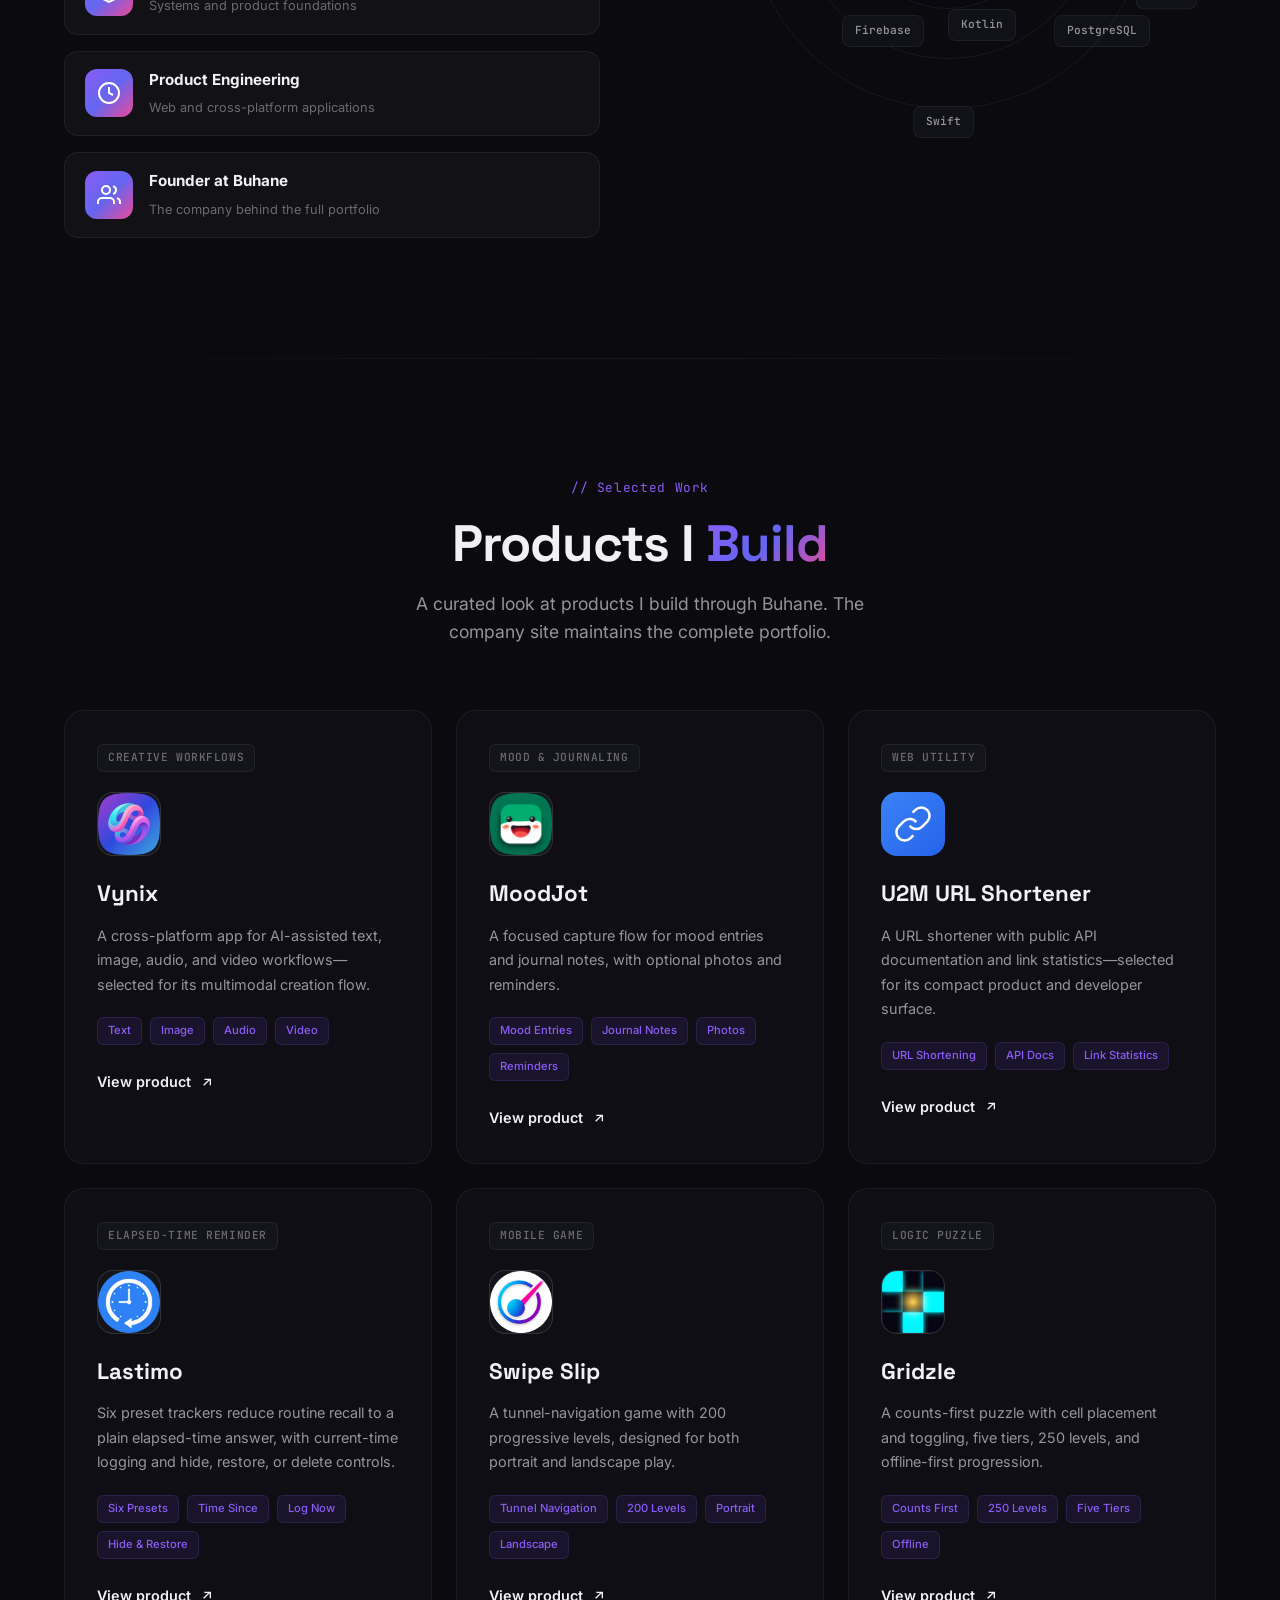
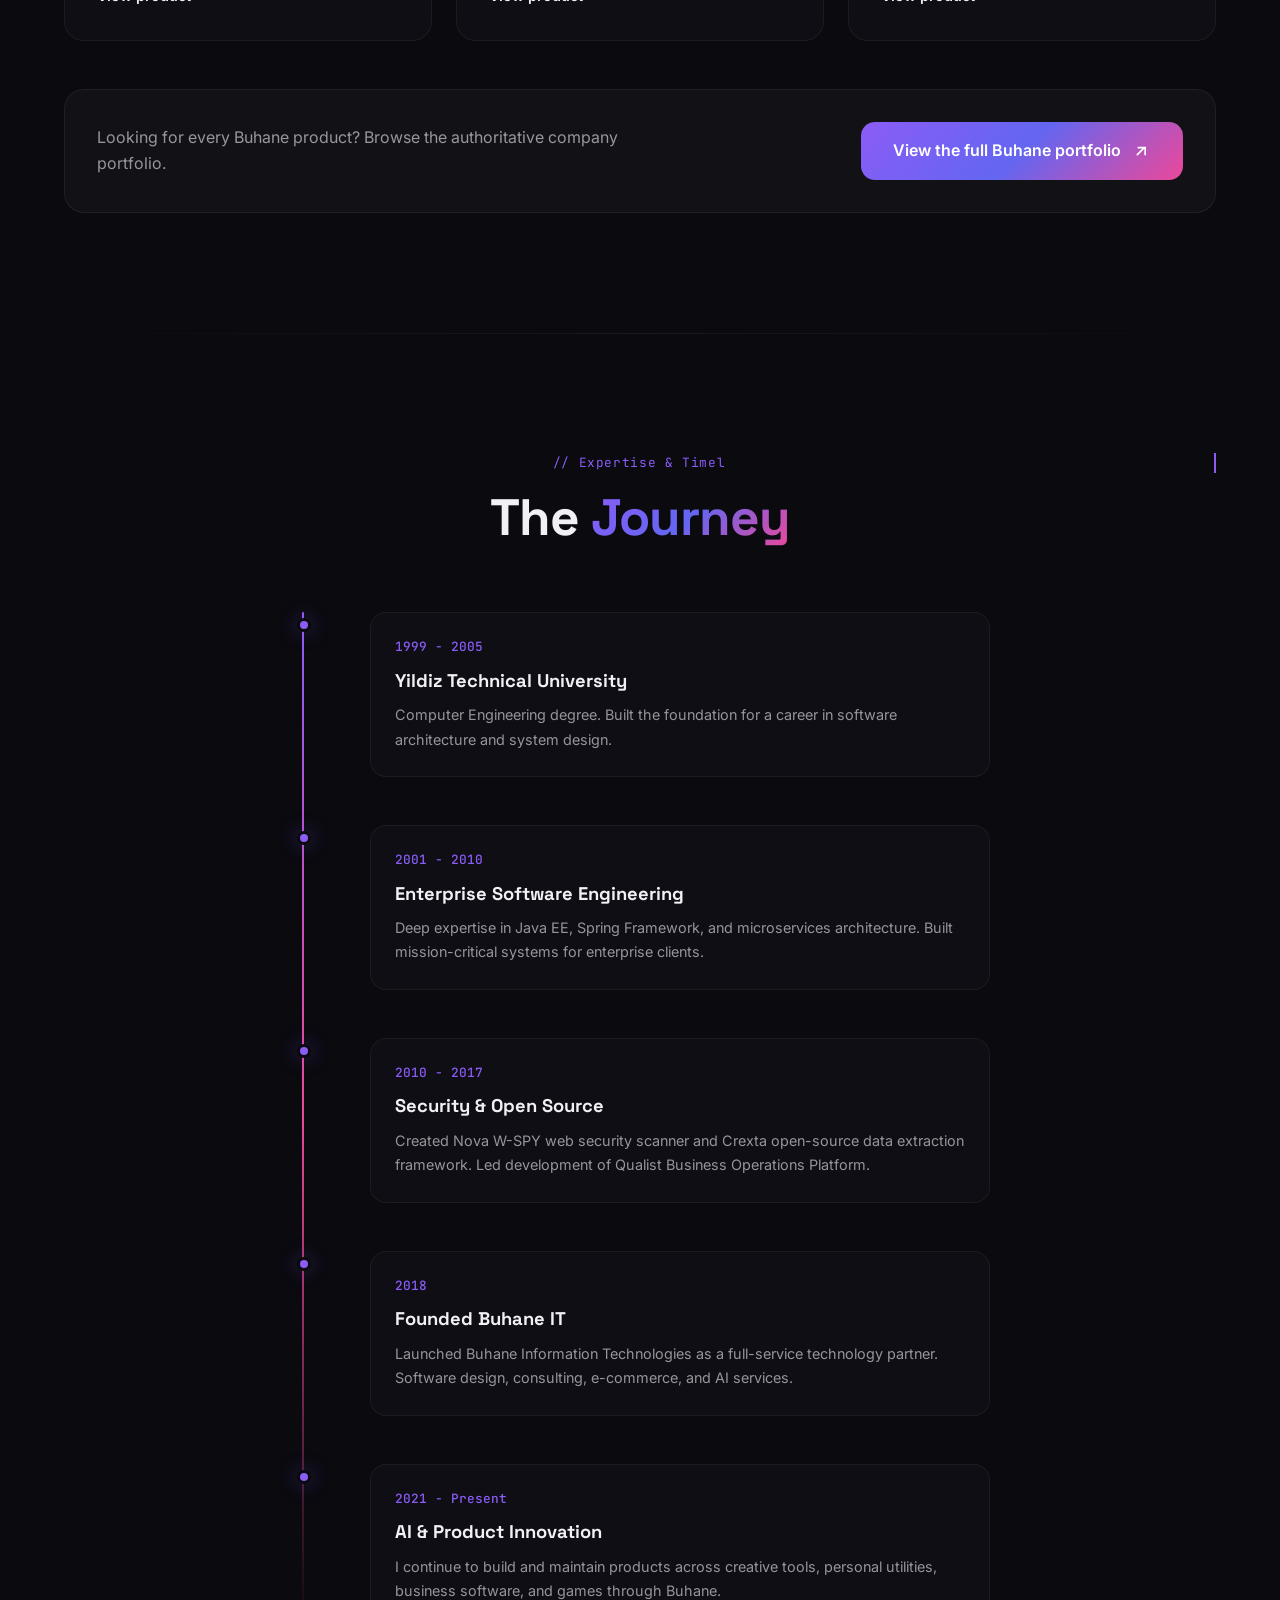
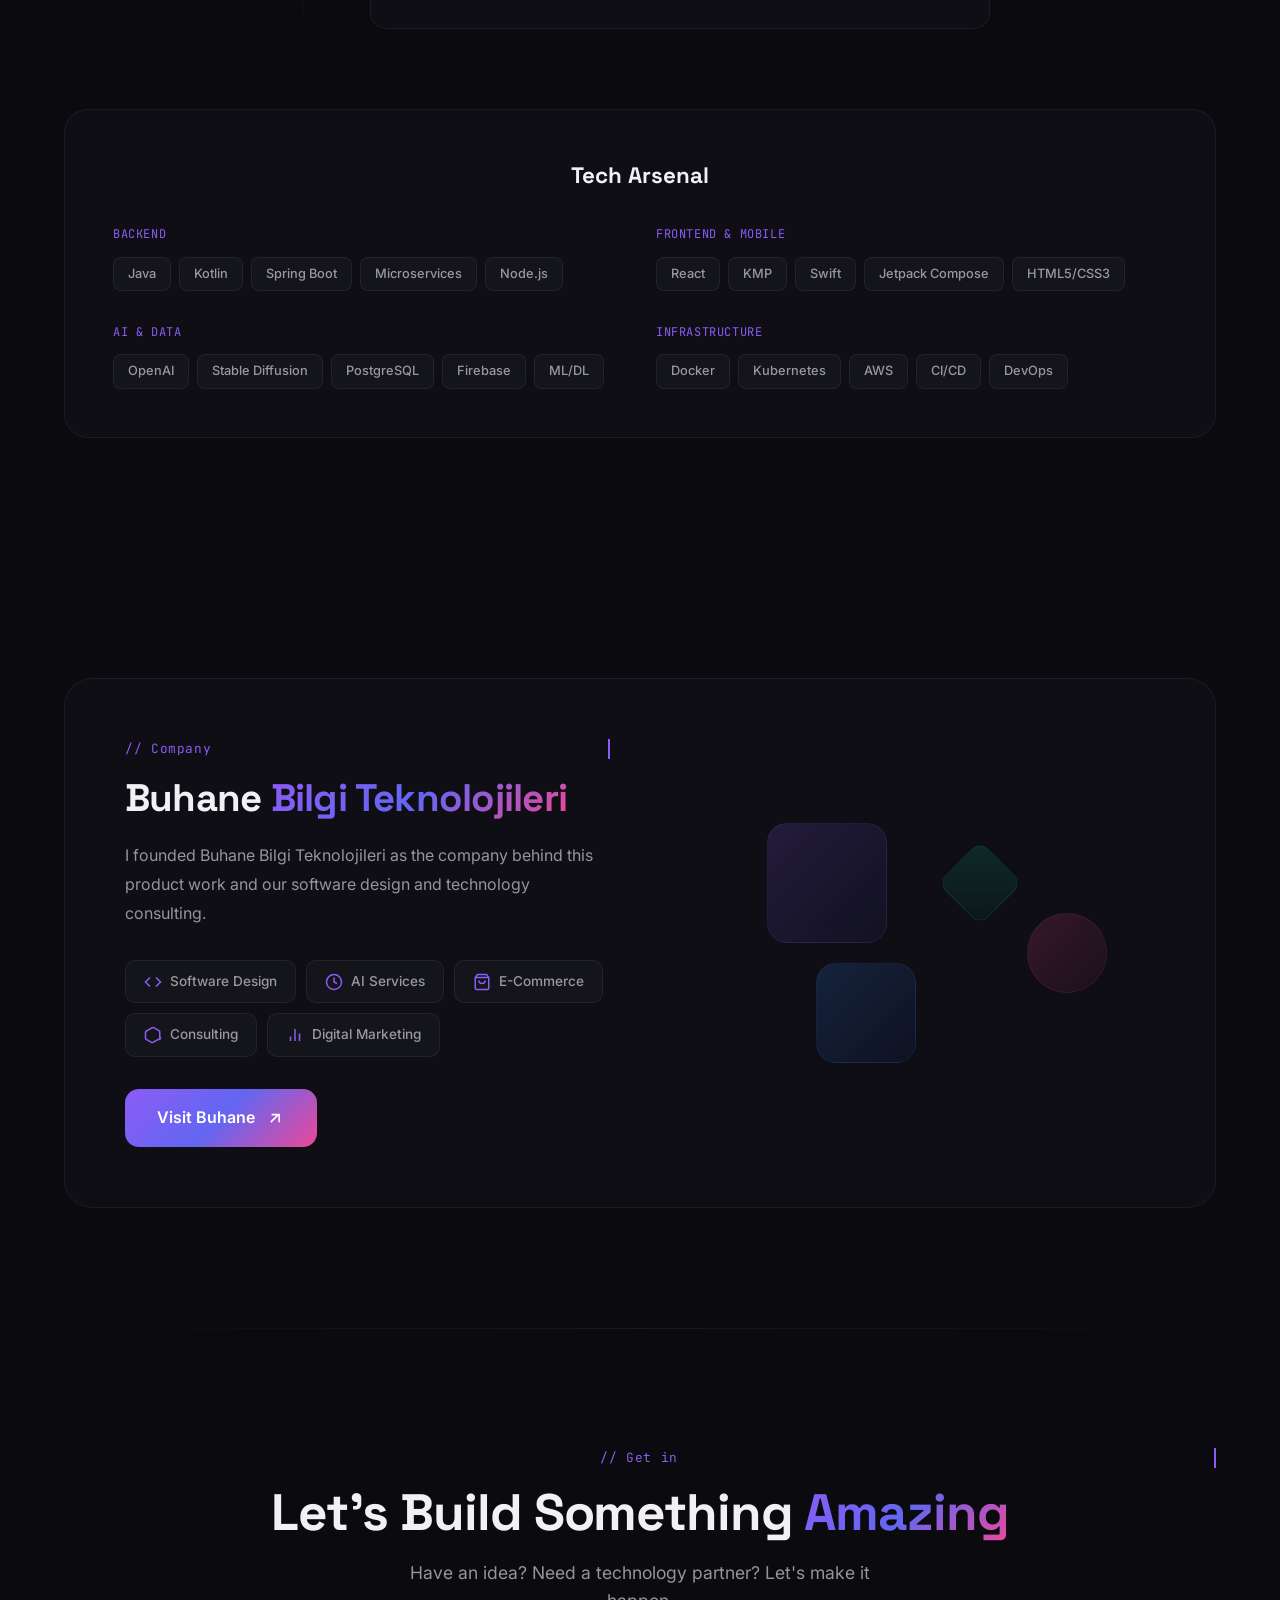
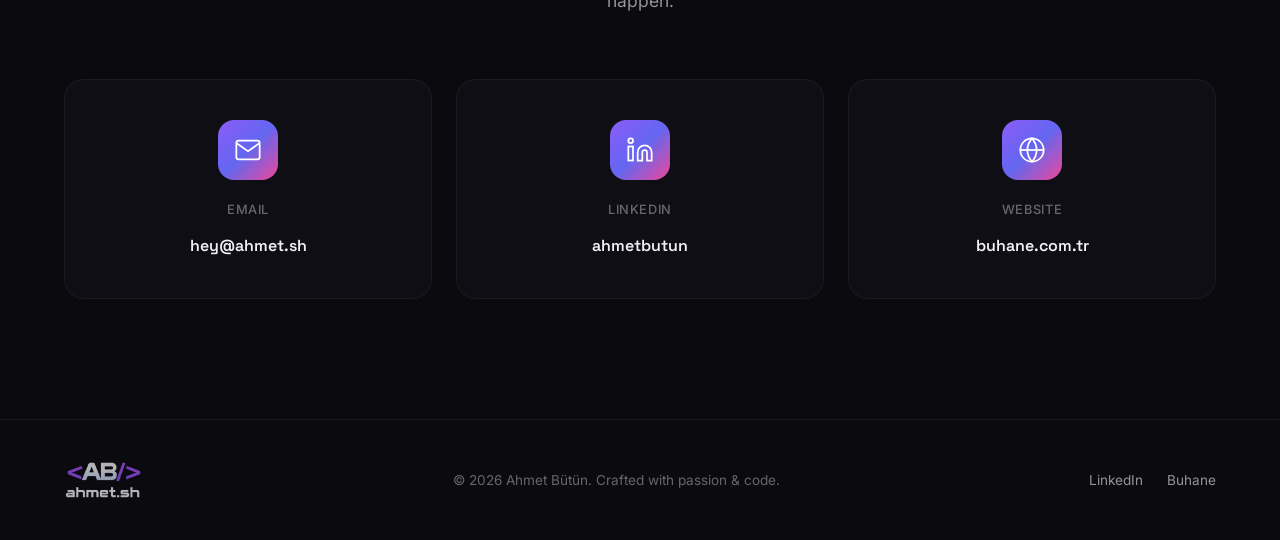
==== commit d7b1fb28: "fix(05-13): keep factual profile values stable - render the 2001 start year and portfolio facts dire" ====
--- a/index.html
+++ b/index.html
@@ -24,7 +24,7 @@
     <link rel="preconnect" href="https://fonts.googleapis.com">
     <link rel="preconnect" href="https://fonts.gstatic.com" crossorigin>
     <link href="https://fonts.googleapis.com/css2?family=Inter:wght@300;400;500;600;700;800;900&family=Space+Grotesk:wght@400;500;600;700&family=JetBrains+Mono:wght@400;500&display=swap" rel="stylesheet">
-    <link rel="stylesheet" href="style.css">
+    <link rel="stylesheet" href="style.css?v=20260811">
     <script type="application/ld+json">
     {
         "@context": "https://schema.org",
@@ -138,22 +138,22 @@
             </div>
             <div class="hero-stats animate-on-scroll">
                 <div class="stat-item">
-                    <span class="stat-number" data-target="2001">0</span>
+                    <span class="stat-number">2001</span>
                     <span class="stat-label" data-i18n="hero.stat1">Building Software Since</span>
                 </div>
                 <div class="stat-divider"></div>
                 <div class="stat-item">
-                    <span class="stat-number" data-target="6">0</span>
+                    <span class="stat-number">6</span>
                     <span class="stat-label" data-i18n="hero.stat2">Selected Work</span>
                 </div>
                 <div class="stat-divider"></div>
                 <div class="stat-item">
-                    <span class="stat-number" data-target="2">0</span>
+                    <span class="stat-number">2</span>
                     <span class="stat-label" data-i18n="hero.stat3">Interface Languages</span>
                 </div>
                 <div class="stat-divider"></div>
                 <div class="stat-item">
-                    <span class="stat-number" data-target="11">0</span>
+                    <span class="stat-number">11</span>
                     <span class="stat-label" data-i18n="hero.stat4">Products at Buhane</span>
                 </div>
             </div>
@@ -576,7 +576,7 @@
         </div>
     </footer>
 
-    <script src="i18n.js"></script>
-    <script src="script.js"></script>
+    <script src="i18n.js?v=20260811"></script>
+    <script src="script.js?v=20260811"></script>
 </body>
 </html>
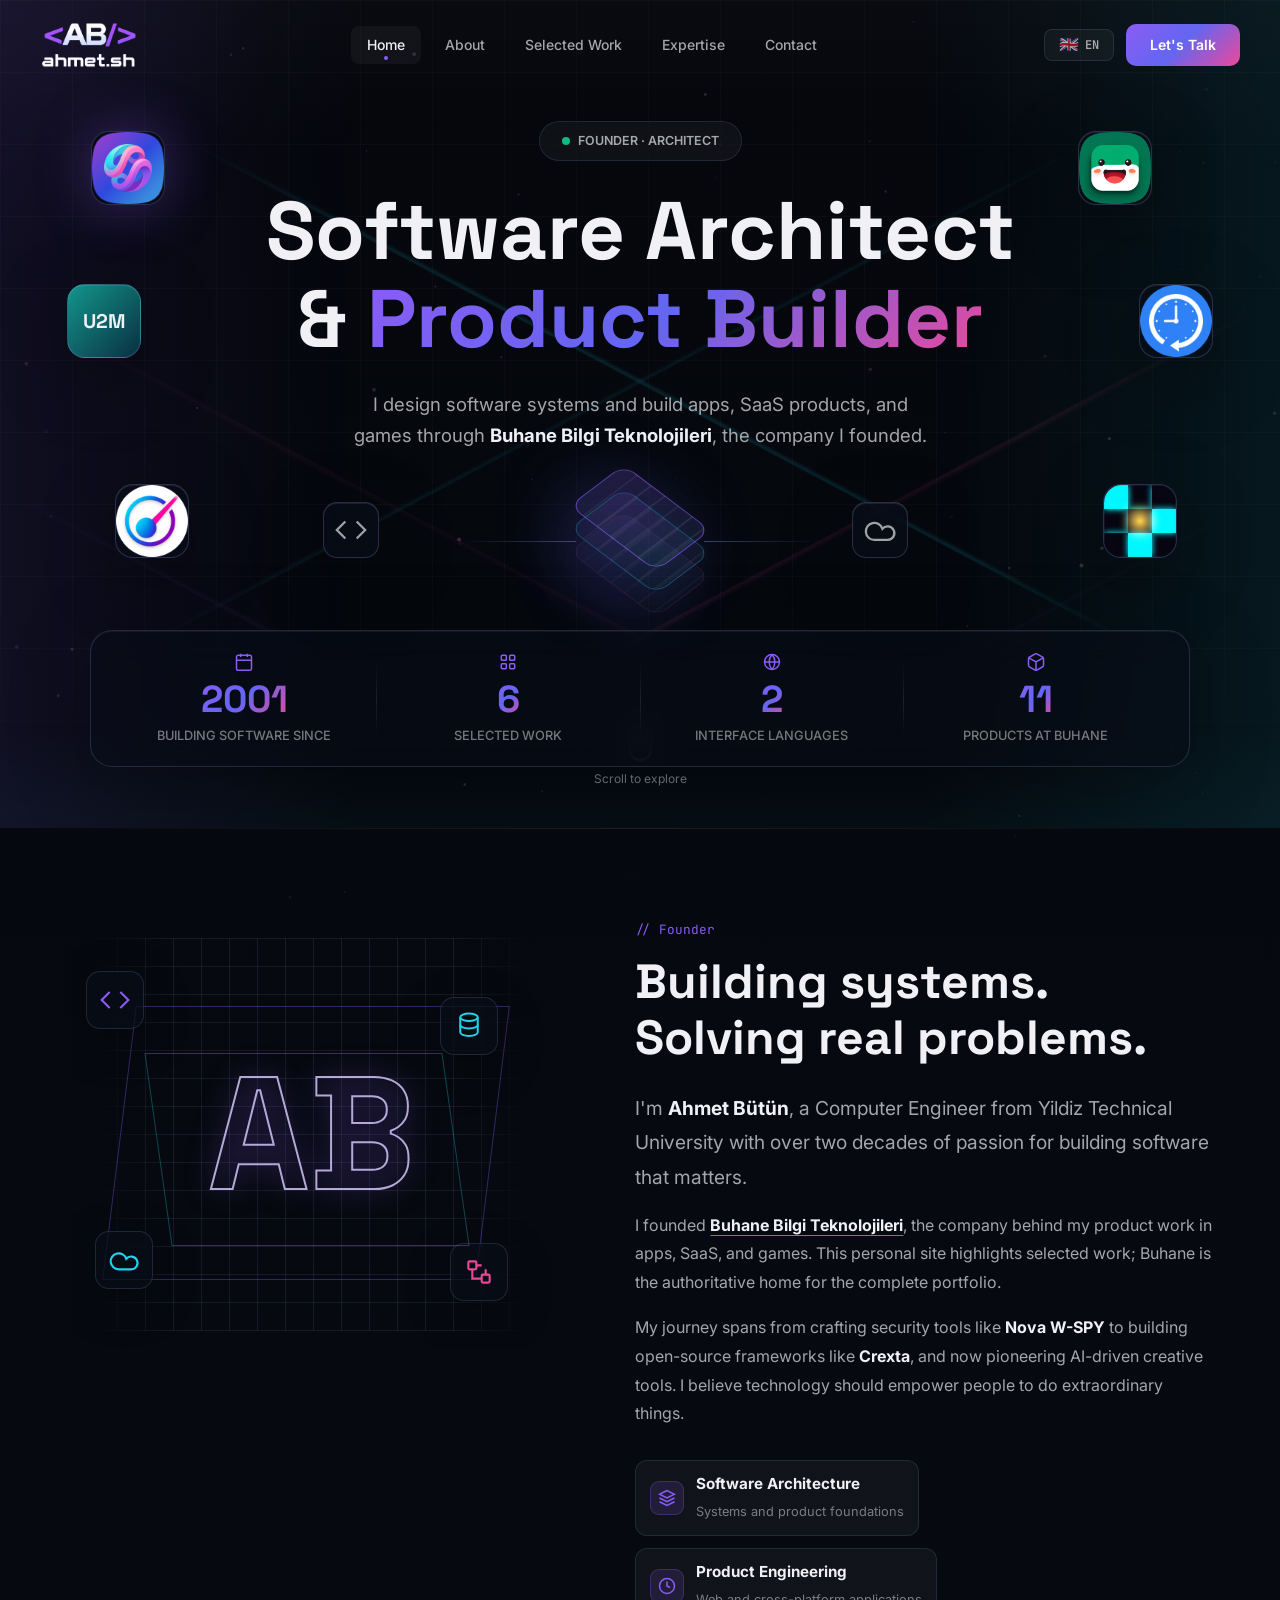
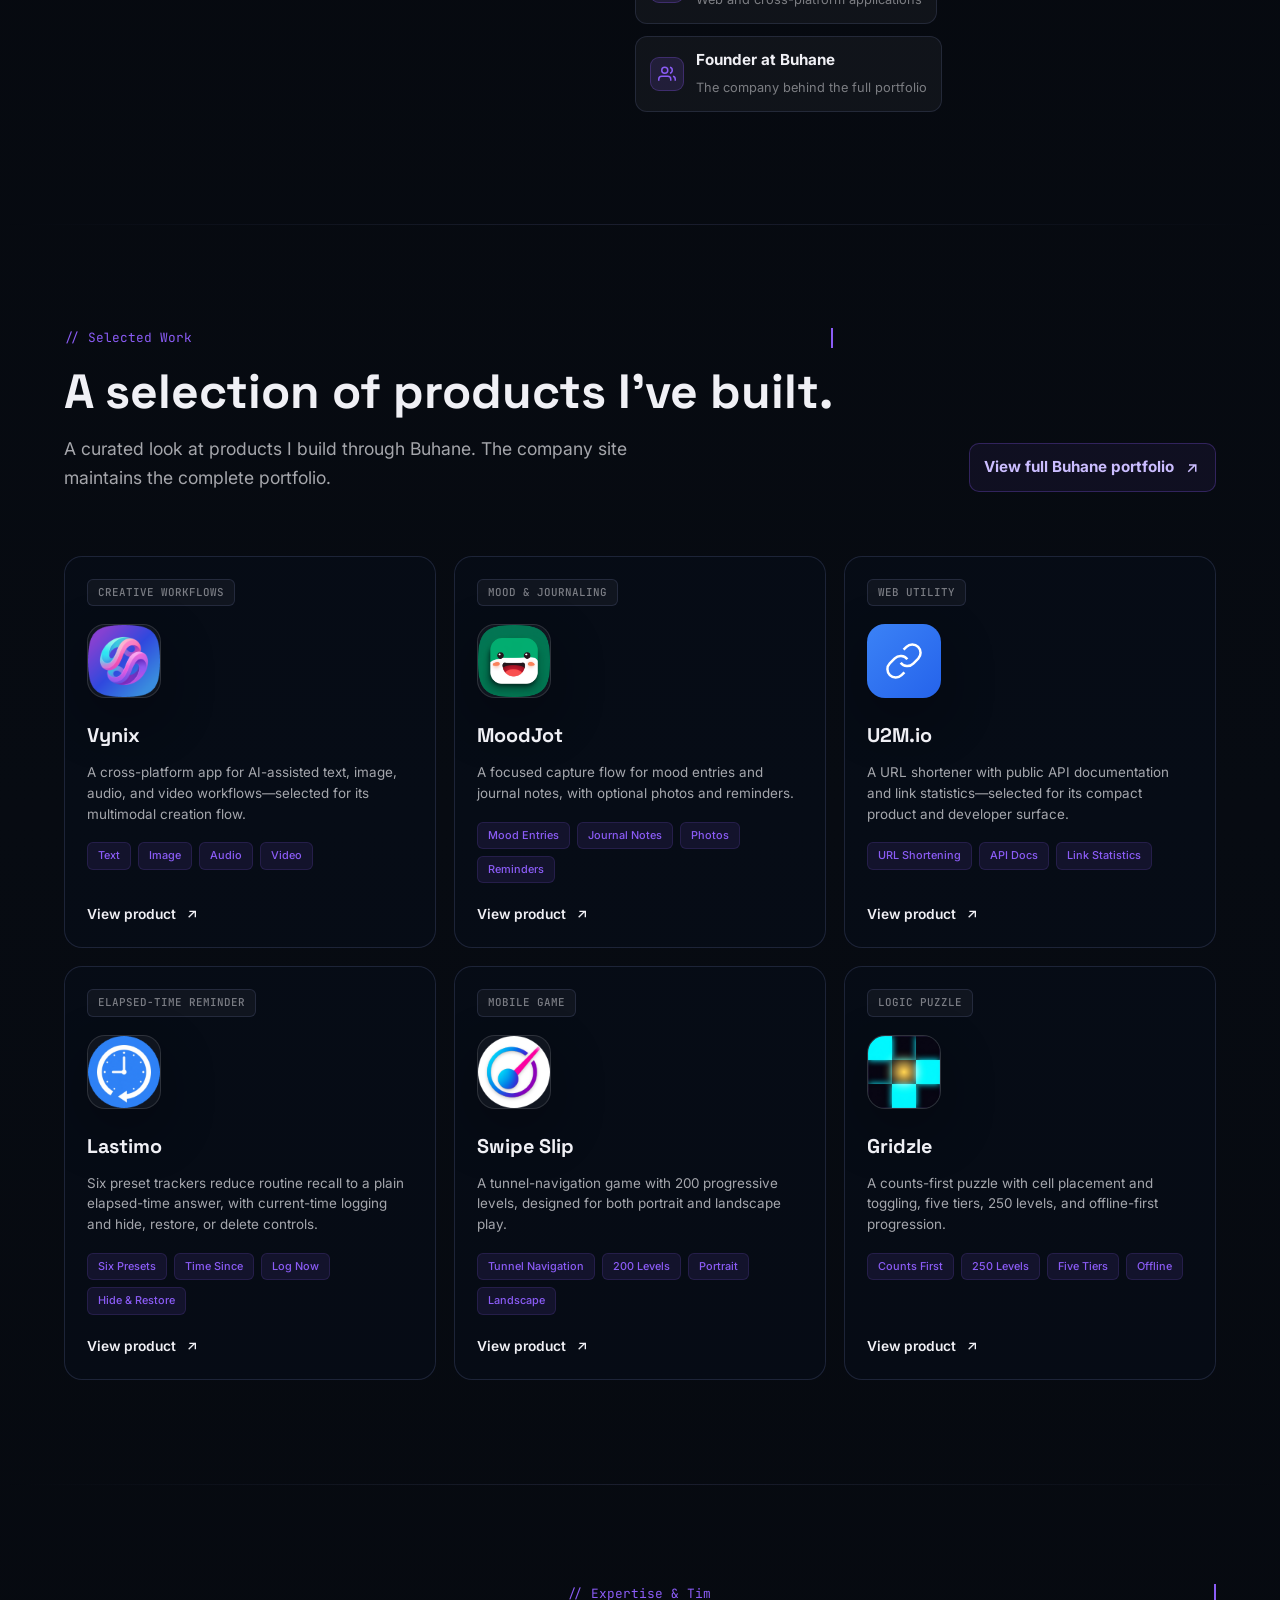
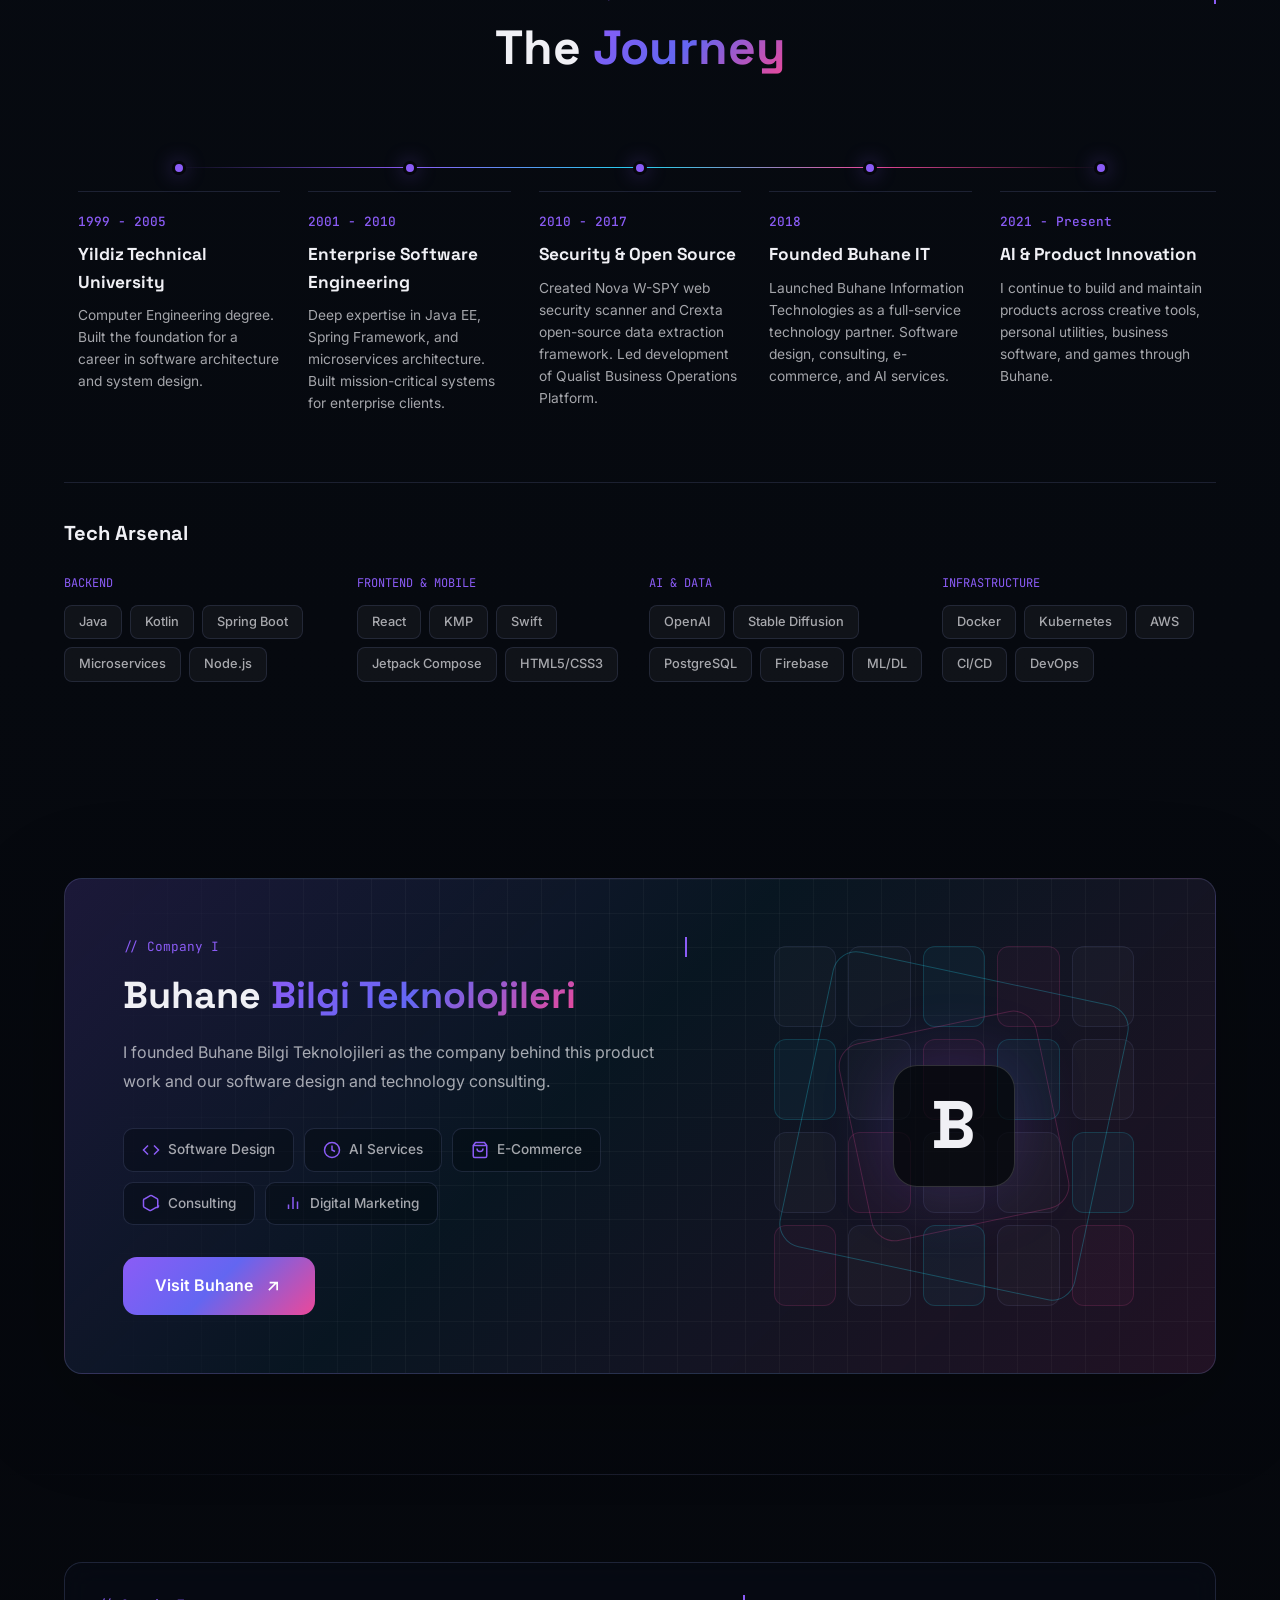
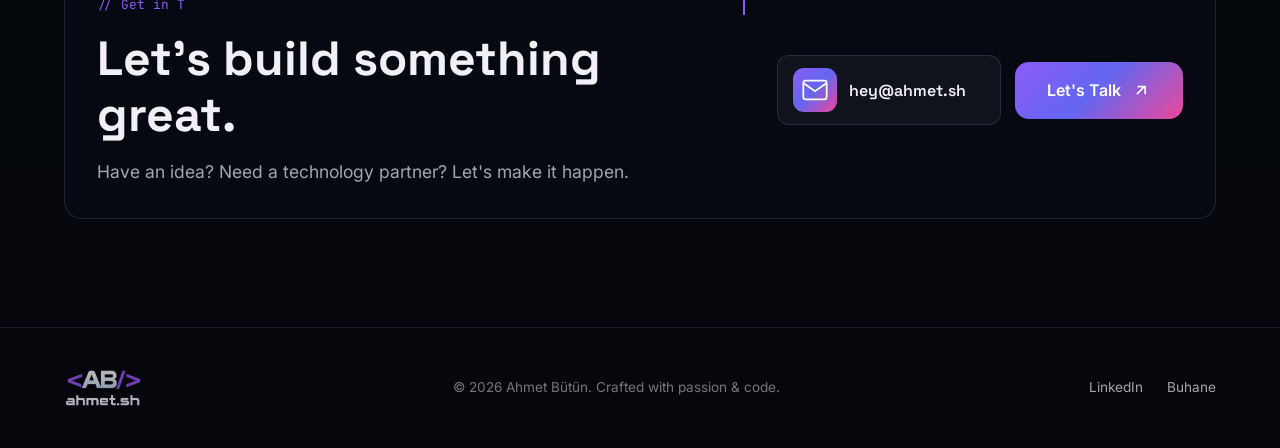
==== commit 14a6a8ba: "feat: refresh portfolio website design" ====
--- a/index.html
+++ b/index.html
@@ -113,46 +113,79 @@
     <!-- Hero Section -->
     <section id="hero" class="hero">
         <div class="hero-bg-grid"></div>
+        <div class="hero-constellation" aria-hidden="true">
+            <div class="hero-node node-vynix">
+                <img src="images/product-icons/vynix.png" alt="" width="72" height="72" decoding="async">
+            </div>
+            <div class="hero-node node-moodjot">
+                <img src="images/product-icons/moodjot.png" alt="" width="72" height="72" decoding="async">
+            </div>
+            <div class="hero-node node-u2m">U2M</div>
+            <div class="hero-node node-lastimo">
+                <img src="images/product-icons/lastimo.png" alt="" width="72" height="72" decoding="async">
+            </div>
+            <div class="hero-node node-swipeslip">
+                <img src="images/product-icons/swipe-slip.png" alt="" width="72" height="72" decoding="async">
+            </div>
+            <div class="hero-node node-gridzle">
+                <img src="images/product-icons/gridzle.png" alt="" width="72" height="72" decoding="async">
+            </div>
+            <div class="hero-node node-code">
+                <svg width="34" height="34" viewBox="0 0 24 24" fill="none" stroke="currentColor" stroke-width="1.6"><polyline points="16 18 22 12 16 6"/><polyline points="8 6 2 12 8 18"/></svg>
+            </div>
+            <div class="hero-node node-cloud">
+                <svg width="34" height="34" viewBox="0 0 24 24" fill="none" stroke="currentColor" stroke-width="1.6"><path d="M17.5 19H8a6 6 0 1 1 5.7-7.9A4.8 4.8 0 1 1 17.5 19z"/></svg>
+            </div>
+        </div>
         <div class="hero-content">
             <div class="hero-badge animate-on-scroll">
                 <span class="badge-dot"></span>
-                <span data-i18n="hero.badge">Software architecture &amp; product development</span>
+                <span data-i18n="hero.badge">Founder · Architect</span>
             </div>
             <h1 class="hero-title animate-on-scroll">
                 <span class="title-line" data-i18n-html="hero.title1">Software Architect</span>
                 <span class="title-line" data-i18n-html="hero.title2">&amp; <span class="gradient-text">Product Builder</span></span>
-                <span class="title-line" data-i18n-html="hero.title3">Building since <span class="gradient-text year-counter" id="yearCounter">2001</span></span>
             </h1>
             <p class="hero-subtitle animate-on-scroll" data-i18n-html="hero.subtitle">
                 I design software systems and build apps, SaaS products, and games through
                 <strong>Buhane Bilgi Teknolojileri</strong>, the company I founded.
             </p>
-            <div class="hero-actions animate-on-scroll">
-                <a href="#products" class="btn-primary">
-                    <span data-i18n="hero.cta1">Explore My Work</span>
-                    <svg width="20" height="20" viewBox="0 0 24 24" fill="none" stroke="currentColor" stroke-width="2"><path d="M7 17l9.2-9.2M17 17V8H8"/></svg>
-                </a>
-                <a href="#about" class="btn-secondary">
-                    <span data-i18n="hero.cta2">My Story</span>
-                </a>
+            <div class="hero-system-core animate-on-scroll" aria-hidden="true">
+                <div class="system-layer layer-top"></div>
+                <div class="system-layer layer-mid"></div>
+                <div class="system-layer layer-bottom"></div>
+                <div class="system-connector connector-left"></div>
+                <div class="system-connector connector-right"></div>
             </div>
             <div class="hero-stats animate-on-scroll">
                 <div class="stat-item">
+                    <span class="stat-icon">
+                        <svg width="20" height="20" viewBox="0 0 24 24" fill="none" stroke="currentColor" stroke-width="1.8"><rect x="3" y="4" width="18" height="18" rx="2"/><path d="M16 2v4M8 2v4M3 10h18"/></svg>
+                    </span>
                     <span class="stat-number">2001</span>
                     <span class="stat-label" data-i18n="hero.stat1">Building Software Since</span>
                 </div>
                 <div class="stat-divider"></div>
                 <div class="stat-item">
+                    <span class="stat-icon">
+                        <svg width="20" height="20" viewBox="0 0 24 24" fill="none" stroke="currentColor" stroke-width="1.8"><rect x="4" y="4" width="6" height="6" rx="1"/><rect x="14" y="4" width="6" height="6" rx="1"/><rect x="4" y="14" width="6" height="6" rx="1"/><rect x="14" y="14" width="6" height="6" rx="1"/></svg>
+                    </span>
                     <span class="stat-number">6</span>
                     <span class="stat-label" data-i18n="hero.stat2">Selected Work</span>
                 </div>
                 <div class="stat-divider"></div>
                 <div class="stat-item">
+                    <span class="stat-icon">
+                        <svg width="20" height="20" viewBox="0 0 24 24" fill="none" stroke="currentColor" stroke-width="1.8"><circle cx="12" cy="12" r="9"/><path d="M3 12h18M12 3a13.5 13.5 0 0 1 0 18M12 3a13.5 13.5 0 0 0 0 18"/></svg>
+                    </span>
                     <span class="stat-number">2</span>
                     <span class="stat-label" data-i18n="hero.stat3">Interface Languages</span>
                 </div>
                 <div class="stat-divider"></div>
                 <div class="stat-item">
+                    <span class="stat-icon">
+                        <svg width="20" height="20" viewBox="0 0 24 24" fill="none" stroke="currentColor" stroke-width="1.8"><path d="M21 16V8a2 2 0 0 0-1-1.73l-7-4a2 2 0 0 0-2 0l-7 4A2 2 0 0 0 3 8v8a2 2 0 0 0 1 1.73l7 4a2 2 0 0 0 2 0l7-4A2 2 0 0 0 21 16z"/><path d="M3.3 7 12 12l8.7-5M12 22V12"/></svg>
+                    </span>
                     <span class="stat-number">11</span>
                     <span class="stat-label" data-i18n="hero.stat4">Products at Buhane</span>
                 </div>
@@ -169,12 +202,28 @@
     <!-- About Section -->
     <section id="about" class="about">
         <div class="container">
-            <div class="section-header animate-on-scroll">
-                <span class="section-tag" data-i18n="about.tag">// About Me</span>
-                <h2 class="section-title" data-i18n-html="about.title">Crafting Digital <span class="gradient-text">Excellence</span></h2>
-            </div>
             <div class="about-grid">
+                <div class="about-visual animate-on-scroll" aria-hidden="true">
+                    <div class="system-map">
+                        <div class="system-map-grid"></div>
+                        <div class="map-glyph glyph-code">
+                            <svg width="32" height="32" viewBox="0 0 24 24" fill="none" stroke="currentColor" stroke-width="1.6"><polyline points="16 18 22 12 16 6"/><polyline points="8 6 2 12 8 18"/></svg>
+                        </div>
+                        <div class="map-glyph glyph-data">
+                            <svg width="30" height="30" viewBox="0 0 24 24" fill="none" stroke="currentColor" stroke-width="1.6"><ellipse cx="12" cy="5" rx="7" ry="3"/><path d="M5 5v6c0 1.7 3.1 3 7 3s7-1.3 7-3V5"/><path d="M5 11v6c0 1.7 3.1 3 7 3s7-1.3 7-3v-6"/></svg>
+                        </div>
+                        <div class="map-glyph glyph-cloud">
+                            <svg width="32" height="32" viewBox="0 0 24 24" fill="none" stroke="currentColor" stroke-width="1.6"><path d="M17.5 19H8a6 6 0 1 1 5.7-7.9A4.8 4.8 0 1 1 17.5 19z"/></svg>
+                        </div>
+                        <div class="map-glyph glyph-flow">
+                            <svg width="32" height="32" viewBox="0 0 24 24" fill="none" stroke="currentColor" stroke-width="1.6"><rect x="4" y="4" width="6" height="6" rx="1"/><rect x="14" y="14" width="6" height="6" rx="1"/><path d="M10 7h4M17 10v4M7 10v7h7"/></svg>
+                        </div>
+                        <div class="map-monogram">AB</div>
+                    </div>
+                </div>
                 <div class="about-text animate-on-scroll">
+                    <span class="section-tag" data-i18n="about.tag">// Founder</span>
+                    <h2 class="section-title" data-i18n-html="about.title">Building systems.<br>Solving real problems.</h2>
                     <p class="about-lead" data-i18n-html="about.lead">
                         I'm <strong>Ahmet Bütün</strong>, a Computer Engineer from Yildiz Technical University with over two decades of passion for building software that matters.
                     </p>
@@ -214,31 +263,6 @@
                         </div>
                     </div>
                 </div>
-                <div class="about-visual animate-on-scroll">
-                    <div class="tech-orbit">
-                        <div class="orbit-center">
-                            <span>AB</span>
-                        </div>
-                        <div class="orbit-ring orbit-ring-1">
-                            <div class="orbit-item" style="--angle: 0deg">Java</div>
-                            <div class="orbit-item" style="--angle: 90deg">Kotlin</div>
-                            <div class="orbit-item" style="--angle: 180deg">Spring</div>
-                            <div class="orbit-item" style="--angle: 270deg">AI/ML</div>
-                        </div>
-                        <div class="orbit-ring orbit-ring-2">
-                            <div class="orbit-item" style="--angle: 45deg">PostgreSQL</div>
-                            <div class="orbit-item" style="--angle: 135deg">Firebase</div>
-                            <div class="orbit-item" style="--angle: 225deg">Docker</div>
-                            <div class="orbit-item" style="--angle: 315deg">K8s</div>
-                        </div>
-                        <div class="orbit-ring orbit-ring-3">
-                            <div class="orbit-item" style="--angle: 20deg">React</div>
-                            <div class="orbit-item" style="--angle: 100deg">Swift</div>
-                            <div class="orbit-item" style="--angle: 200deg">Cloud</div>
-                            <div class="orbit-item" style="--angle: 290deg">DevOps</div>
-                        </div>
-                    </div>
-                </div>
             </div>
         </div>
     </section>
@@ -246,10 +270,16 @@
     <!-- Products Section -->
     <section id="products" class="products">
         <div class="container">
-            <div class="section-header animate-on-scroll">
-                <span class="section-tag" data-i18n="products.tag">// Selected Work</span>
-                <h2 class="section-title" data-i18n-html="products.title">Products I <span class="gradient-text">Build</span></h2>
-                <p class="section-desc" data-i18n="products.desc">A curated look at products I build through Buhane. The company site maintains the complete portfolio.</p>
+            <div class="section-header products-header animate-on-scroll">
+                <div>
+                    <span class="section-tag" data-i18n="products.tag">// Selected Work</span>
+                    <h2 class="section-title" data-i18n-html="products.title">A selection of products I've built.</h2>
+                    <p class="section-desc" data-i18n="products.desc">A curated look at products I build through Buhane. The company site maintains the complete portfolio.</p>
+                </div>
+                <a href="https://buhane.com.tr/products/" target="_blank" rel="noopener noreferrer" class="section-action" data-i18n-href="products.full_href">
+                    <span data-i18n="products.full_cta">View full Buhane portfolio</span>
+                    <svg width="18" height="18" viewBox="0 0 24 24" fill="none" stroke="currentColor" stroke-width="2"><path d="M7 17l9.2-9.2M17 17V8H8"/></svg>
+                </a>
             </div>
 
             <div class="products-grid">
@@ -296,7 +326,7 @@
                     <div class="product-icon" style="--icon-gradient: linear-gradient(135deg, #3B82F6, #2563EB)">
                         <svg width="40" height="40" viewBox="0 0 24 24" fill="none" stroke="white" stroke-width="1.5"><path d="M10 13a5 5 0 0 0 7.54.54l3-3a5 5 0 0 0-7.07-7.07l-1.72 1.71"/><path d="M14 11a5 5 0 0 0-7.54-.54l-3 3a5 5 0 0 0 7.07 7.07l1.71-1.71"/></svg>
                     </div>
-                    <h3 class="product-name">U2M URL Shortener</h3>
+                    <h3 class="product-name">U2M.io</h3>
                     <p class="product-desc" data-i18n="products.u2m.desc">A URL shortener with public API documentation and link statistics—selected for its compact product and developer surface.</p>
                     <div class="product-tags">
                         <span data-i18n="products.u2m.tag1">URL Shortening</span><span data-i18n="products.u2m.tag2">API Docs</span><span data-i18n="products.u2m.tag3">Link Statistics</span>
@@ -360,13 +390,6 @@
                         <svg width="16" height="16" viewBox="0 0 24 24" fill="none" stroke="currentColor" stroke-width="2"><path d="M7 17l9.2-9.2M17 17V8H8"/></svg>
                     </a>
                 </div>
-            </div>
-            <div class="portfolio-cta animate-on-scroll">
-                <p data-i18n="products.full_note">Looking for every Buhane product? Browse the authoritative company portfolio.</p>
-                <a href="https://buhane.com.tr/products/" target="_blank" rel="noopener noreferrer" class="btn-primary" data-i18n-href="products.full_href">
-                    <span data-i18n="products.full_cta">View the full Buhane portfolio</span>
-                    <svg width="20" height="20" viewBox="0 0 24 24" fill="none" stroke="currentColor" stroke-width="2"><path d="M7 17l9.2-9.2M17 17V8H8"/></svg>
-                </a>
             </div>
         </div>
     </section>
@@ -513,11 +536,14 @@
                     </a>
                 </div>
                 <div class="company-visual">
-                    <div class="floating-shapes">
-                        <div class="shape shape-1"></div>
-                        <div class="shape shape-2"></div>
-                        <div class="shape shape-3"></div>
-                        <div class="shape shape-4"></div>
+                    <div class="company-signal" aria-hidden="true">
+                        <div class="company-mark">B</div>
+                        <div class="signal-field">
+                            <span></span><span></span><span></span><span></span><span></span>
+                            <span></span><span></span><span></span><span></span><span></span>
+                            <span></span><span></span><span></span><span></span><span></span>
+                            <span></span><span></span><span></span><span></span><span></span>
+                        </div>
                     </div>
                 </div>
             </div>
@@ -528,32 +554,21 @@
     <section id="contact" class="contact">
         <div class="container">
             <div class="contact-wrapper animate-on-scroll">
-                <div class="section-header">
+                <div class="contact-copy">
                     <span class="section-tag" data-i18n="contact.tag">// Get in Touch</span>
-                    <h2 class="section-title" data-i18n-html="contact.title">Let's Build Something <span class="gradient-text">Amazing</span></h2>
+                    <h2 class="section-title" data-i18n-html="contact.title">Let's build something great.</h2>
                     <p class="section-desc" data-i18n="contact.desc">Have an idea? Need a technology partner? Let's make it happen.</p>
                 </div>
-                <div class="contact-links">
+                <div class="contact-actions">
                     <a href="mailto:hey@ahmet.sh" class="contact-card">
                         <div class="contact-icon">
                             <svg width="28" height="28" viewBox="0 0 24 24" fill="none" stroke="currentColor" stroke-width="1.5"><path d="M4 4h16c1.1 0 2 .9 2 2v12c0 1.1-.9 2-2 2H4c-1.1 0-2-.9-2-2V6c0-1.1.9-2 2-2z"/><polyline points="22,6 12,13 2,6"/></svg>
                         </div>
-                        <span class="contact-label" data-i18n="contact.email">Email</span>
                         <span class="contact-value">hey@ahmet.sh</span>
                     </a>
-                    <a href="https://www.linkedin.com/in/ahmetbutun/" target="_blank" rel="noopener noreferrer" class="contact-card">
-                        <div class="contact-icon">
-                            <svg width="28" height="28" viewBox="0 0 24 24" fill="none" stroke="currentColor" stroke-width="1.5"><path d="M16 8a6 6 0 016 6v7h-4v-7a2 2 0 00-2-2 2 2 0 00-2 2v7h-4v-7a6 6 0 016-6z"/><rect x="2" y="9" width="4" height="12"/><circle cx="4" cy="4" r="2"/></svg>
-                        </div>
-                        <span class="contact-label">LinkedIn</span>
-                        <span class="contact-value">ahmetbutun</span>
-                    </a>
-                    <a href="https://buhane.com.tr/" target="_blank" rel="noopener noreferrer" class="contact-card" data-i18n-href="company.href">
-                        <div class="contact-icon">
-                            <svg width="28" height="28" viewBox="0 0 24 24" fill="none" stroke="currentColor" stroke-width="1.5"><circle cx="12" cy="12" r="10"/><line x1="2" y1="12" x2="22" y2="12"/><path d="M12 2a15.3 15.3 0 014 10 15.3 15.3 0 01-4 10 15.3 15.3 0 01-4-10 15.3 15.3 0 014-10z"/></svg>
-                        </div>
-                        <span class="contact-label" data-i18n="contact.website">Website</span>
-                        <span class="contact-value">buhane.com.tr</span>
+                    <a href="mailto:hey@ahmet.sh" class="btn-primary">
+                        <span data-i18n="nav.cta">Let's Talk</span>
+                        <svg width="20" height="20" viewBox="0 0 24 24" fill="none" stroke="currentColor" stroke-width="2"><path d="M7 17l9.2-9.2M17 17V8H8"/></svg>
                     </a>
                 </div>
             </div>
--- a/style.css
+++ b/style.css
@@ -4,24 +4,27 @@
 
 /* --- CSS Variables --- */
 :root {
-    --bg-primary: #0a0a0f;
-    --bg-secondary: #111118;
-    --bg-card: rgba(17, 17, 24, 0.7);
-    --bg-glass: rgba(255, 255, 255, 0.03);
-    --border-subtle: rgba(255, 255, 255, 0.06);
-    --border-hover: rgba(255, 255, 255, 0.12);
+    --bg-primary: #05070c;
+    --bg-secondary: #09101a;
+    --bg-card: rgba(8, 13, 24, 0.72);
+    --bg-glass: rgba(255, 255, 255, 0.045);
+    --border-subtle: rgba(164, 174, 255, 0.13);
+    --border-hover: rgba(255, 255, 255, 0.2);
 
     --text-primary: #f0f0f5;
-    --text-secondary: rgba(240, 240, 245, 0.6);
-    --text-muted: rgba(240, 240, 245, 0.4);
+    --text-secondary: rgba(240, 240, 245, 0.68);
+    --text-muted: rgba(240, 240, 245, 0.48);
 
     --accent-1: #8B5CF6;
     --accent-2: #6366F1;
     --accent-3: #EC4899;
-    --accent-4: #3B82F6;
-
-    --gradient-primary: linear-gradient(135deg, #8B5CF6, #6366F1, #EC4899);
-    --gradient-glow: linear-gradient(135deg, rgba(139, 92, 246, 0.4), rgba(236, 72, 153, 0.4));
+    --accent-4: #22D3EE;
+    --accent-5: #F59E0B;
+
+    --gradient-primary: linear-gradient(135deg, #8B5CF6 0%, #6366F1 48%, #EC4899 100%);
+    --gradient-cool: linear-gradient(135deg, #14B8A6 0%, #22D3EE 100%);
+    --gradient-warm: linear-gradient(135deg, #F59E0B 0%, #EC4899 100%);
+    --gradient-glow: linear-gradient(135deg, rgba(139, 92, 246, 0.3), rgba(34, 211, 238, 0.18), rgba(236, 72, 153, 0.22));
 
     --font-primary: 'Inter', -apple-system, BlinkMacSystemFont, sans-serif;
     --font-display: 'Space Grotesk', 'Inter', sans-serif;
@@ -47,7 +50,8 @@
 
 body {
     font-family: var(--font-primary);
-    background: var(--bg-primary);
+    background:
+        linear-gradient(180deg, #05070c 0%, #070b12 46%, #05070c 100%);
     color: var(--text-primary);
     overflow-x: hidden;
     line-height: 1.6;
@@ -92,7 +96,7 @@
     height: 100%;
     pointer-events: none;
     z-index: 0;
-    opacity: 0.6;
+    opacity: 0.42;
 }
 
 /* --- Navigation --- */
@@ -181,7 +185,7 @@
     font-family: var(--font-mono);
     cursor: pointer;
     transition: all 0.3s var(--ease-out-expo);
-    letter-spacing: 0.5px;
+    letter-spacing: 0;
 }
 
 .lang-switcher:hover {
@@ -288,46 +292,172 @@
 /* --- Hero Section --- */
 .hero {
     position: relative;
-    min-height: 100vh;
+    min-height: min(860px, 92svh);
     display: flex;
     flex-direction: column;
     align-items: center;
     justify-content: center;
-    padding: 120px 24px 80px;
+    padding: 104px 24px 44px;
     overflow: hidden;
+}
+
+.hero::before {
+    content: '';
+    position: absolute;
+    inset: 0;
+    background:
+        linear-gradient(90deg, rgba(139, 92, 246, 0.14), transparent 28%, transparent 72%, rgba(34, 211, 238, 0.13)),
+        linear-gradient(180deg, rgba(255, 255, 255, 0.035), transparent 18%, transparent 88%, rgba(34, 211, 238, 0.06));
+    opacity: 0.62;
+    pointer-events: none;
 }
 
 .hero-bg-grid {
     position: absolute;
     inset: 0;
     background-image:
-        linear-gradient(rgba(255, 255, 255, 0.02) 1px, transparent 1px),
-        linear-gradient(90deg, rgba(255, 255, 255, 0.02) 1px, transparent 1px);
-    background-size: 60px 60px;
-    mask-image: radial-gradient(ellipse at center, black 30%, transparent 70%);
-    -webkit-mask-image: radial-gradient(ellipse at center, black 30%, transparent 70%);
+        linear-gradient(rgba(255, 255, 255, 0.025) 1px, transparent 1px),
+        linear-gradient(90deg, rgba(255, 255, 255, 0.025) 1px, transparent 1px);
+    background-size: 72px 72px;
+    mask-image: linear-gradient(180deg, black 0%, black 72%, transparent 100%);
+    -webkit-mask-image: linear-gradient(180deg, black 0%, black 72%, transparent 100%);
+}
+
+.hero-constellation {
+    position: absolute;
+    inset: 78px max(28px, calc((100vw - 1220px) / 2)) 84px;
+    pointer-events: none;
+    z-index: 1;
+}
+
+.hero-constellation::before,
+.hero-constellation::after {
+    content: '';
+    position: absolute;
+    inset: 0;
+    background-image:
+        linear-gradient(28deg, transparent 18%, rgba(139, 92, 246, 0.2) 18.2%, transparent 18.6%, transparent 52%, rgba(34, 211, 238, 0.22) 52.2%, transparent 52.6%),
+        linear-gradient(152deg, transparent 12%, rgba(99, 102, 241, 0.18) 12.2%, transparent 12.5%, transparent 67%, rgba(236, 72, 153, 0.15) 67.2%, transparent 67.7%);
+    opacity: 0.62;
+    mask-image: radial-gradient(ellipse at center, black 0%, black 46%, transparent 78%);
+    -webkit-mask-image: radial-gradient(ellipse at center, black 0%, black 46%, transparent 78%);
+}
+
+.hero-constellation::after {
+    transform: scaleX(-1);
+    opacity: 0.34;
+}
+
+.hero-node {
+    position: absolute;
+    width: 74px;
+    height: 74px;
+    border-radius: 18px;
+    display: flex;
+    align-items: center;
+    justify-content: center;
+    color: var(--text-primary);
+    background: rgba(8, 13, 24, 0.72);
+    border: 1px solid rgba(164, 174, 255, 0.22);
+    box-shadow: 0 20px 70px rgba(0, 0, 0, 0.34), inset 0 1px 0 rgba(255, 255, 255, 0.08);
+    backdrop-filter: blur(14px);
+    animation: float-node 7s ease-in-out infinite;
+    z-index: 2;
+}
+
+.hero-node img {
+    width: 100%;
+    height: 100%;
+    object-fit: cover;
+    border-radius: inherit;
+}
+
+.node-vynix {
+    top: 8%;
+    left: 5%;
+    box-shadow: 0 0 54px rgba(139, 92, 246, 0.34);
+}
+
+.node-moodjot {
+    top: 8%;
+    right: 8%;
+    animation-delay: -1.2s;
+}
+
+.node-u2m {
+    top: 31%;
+    left: 3%;
+    font-family: var(--font-display);
+    font-weight: 800;
+    font-size: 1.24rem;
+    background: linear-gradient(135deg, rgba(20, 184, 166, 0.8), rgba(6, 182, 212, 0.22));
+    animation-delay: -2.1s;
+}
+
+.node-lastimo {
+    top: 31%;
+    right: 3%;
+    animation-delay: -3.4s;
+}
+
+.node-swipeslip {
+    bottom: 28%;
+    left: 7%;
+    animation-delay: -2.8s;
+}
+
+.node-gridzle {
+    bottom: 28%;
+    right: 6%;
+    animation-delay: -4.2s;
+}
+
+.node-code,
+.node-cloud {
+    width: 56px;
+    height: 56px;
+    color: rgba(240, 240, 245, 0.66);
+    border-radius: 14px;
+}
+
+.node-code {
+    left: 24%;
+    bottom: 28%;
+}
+
+.node-cloud {
+    right: 28%;
+    bottom: 28%;
+    animation-delay: -2.5s;
+}
+
+@keyframes float-node {
+    0%, 100% { transform: translateY(0) rotate(-3deg); }
+    50% { transform: translateY(-14px) rotate(3deg); }
 }
 
 .hero-content {
     position: relative;
-    z-index: 1;
+    z-index: 2;
     text-align: center;
-    max-width: 900px;
+    max-width: 1100px;
+    width: min(1100px, 100%);
 }
 
 .hero-badge {
     display: inline-flex;
     align-items: center;
     gap: 8px;
-    font-size: 0.8rem;
-    font-weight: 500;
-    padding: 8px 20px;
+    font-size: 0.78rem;
+    font-weight: 600;
+    padding: 9px 22px;
     border-radius: 100px;
     background: var(--bg-glass);
     border: 1px solid var(--border-subtle);
     color: var(--text-secondary);
-    margin-bottom: 32px;
-    backdrop-filter: blur(10px);
+    margin-bottom: 26px;
+    backdrop-filter: blur(16px);
+    text-transform: uppercase;
 }
 
 .badge-dot {
@@ -345,11 +475,12 @@
 
 .hero-title {
     font-family: var(--font-display);
-    font-size: clamp(2.8rem, 7vw, 5.5rem);
+    font-size: 5.1rem;
     font-weight: 800;
     line-height: 1.08;
-    letter-spacing: -0.03em;
-    margin-bottom: 28px;
+    letter-spacing: 0;
+    margin-bottom: 26px;
+    text-wrap: balance;
 }
 
 .title-line {
@@ -372,23 +503,16 @@
 }
 
 .hero-subtitle {
-    font-size: clamp(1rem, 2vw, 1.25rem);
+    font-size: 1.16rem;
     color: var(--text-secondary);
     max-width: 640px;
-    margin: 0 auto 40px;
+    margin: 0 auto 32px;
     line-height: 1.7;
+    text-wrap: balance;
 }
 
 .hero-subtitle strong {
     color: var(--text-primary);
-}
-
-.hero-actions {
-    display: flex;
-    gap: 16px;
-    justify-content: center;
-    margin-bottom: 64px;
-    flex-wrap: wrap;
 }
 
 .btn-primary {
@@ -426,42 +550,94 @@
     opacity: 0.5;
 }
 
-.btn-secondary {
-    display: inline-flex;
-    align-items: center;
-    gap: 10px;
-    font-size: 1rem;
-    font-weight: 600;
-    padding: 16px 32px;
+.hero-system-core {
+    position: relative;
+    width: 180px;
+    height: 118px;
+    margin: 0 auto 28px;
+}
+
+.system-layer {
+    position: absolute;
+    left: 50%;
+    width: 108px;
+    height: 68px;
+    border: 1px solid rgba(139, 92, 246, 0.58);
     border-radius: 14px;
-    background: var(--bg-glass);
-    border: 1px solid var(--border-subtle);
-    color: var(--text-primary);
-    transition: all 0.4s var(--ease-out-expo);
-    backdrop-filter: blur(10px);
-}
-
-.btn-secondary:hover {
-    transform: translateY(-3px);
-    border-color: var(--border-hover);
-    background: rgba(255, 255, 255, 0.06);
+    transform: translateX(-50%) rotate(45deg) skew(-8deg, -8deg);
+    background:
+        linear-gradient(135deg, rgba(139, 92, 246, 0.22), rgba(34, 211, 238, 0.08)),
+        repeating-linear-gradient(90deg, transparent 0 15px, rgba(255, 255, 255, 0.09) 16px 17px);
+    box-shadow: 0 20px 80px rgba(99, 102, 241, 0.24);
+}
+
+.layer-top {
+    top: 0;
+}
+
+.layer-mid {
+    top: 23px;
+    border-color: rgba(34, 211, 238, 0.36);
+    opacity: 0.72;
+}
+
+.layer-bottom {
+    top: 46px;
+    border-color: rgba(236, 72, 153, 0.25);
+    opacity: 0.42;
+}
+
+.system-connector {
+    position: absolute;
+    top: 57px;
+    width: 116px;
+    height: 1px;
+    background: linear-gradient(90deg, transparent, rgba(164, 174, 255, 0.34));
+}
+
+.connector-left {
+    right: calc(50% + 64px);
+}
+
+.connector-right {
+    left: calc(50% + 64px);
+    transform: scaleX(-1);
 }
 
 .hero-stats {
     display: flex;
     align-items: center;
     justify-content: center;
-    gap: 32px;
-    flex-wrap: wrap;
+    gap: 0;
+    width: min(1110px, 100%);
+    margin: 0 auto;
+    padding: 20px 22px;
+    border: 1px solid rgba(164, 174, 255, 0.18);
+    border-radius: 22px;
+    background: rgba(8, 13, 24, 0.58);
+    box-shadow: 0 18px 80px rgba(0, 0, 0, 0.26), inset 0 1px 0 rgba(255, 255, 255, 0.05);
+    backdrop-filter: blur(18px);
 }
 
 .stat-item {
     text-align: center;
+    flex: 1 1 0;
+    min-width: 0;
+    display: grid;
+    justify-items: center;
+    gap: 4px;
+}
+
+.stat-icon {
+    color: var(--accent-1);
+    height: 22px;
+    display: inline-flex;
+    align-items: center;
 }
 
 .stat-number {
     font-family: var(--font-display);
-    font-size: 2.5rem;
+    font-size: 2.35rem;
     font-weight: 800;
     background: var(--gradient-primary);
     -webkit-background-clip: text;
@@ -486,14 +662,14 @@
     color: var(--text-muted);
     font-weight: 500;
     text-transform: uppercase;
-    letter-spacing: 0.05em;
-    margin-top: 4px;
+    letter-spacing: 0;
+    margin-top: 0;
 }
 
 .stat-divider {
     width: 1px;
-    height: 40px;
-    background: var(--border-subtle);
+    height: 74px;
+    background: linear-gradient(180deg, transparent, var(--border-subtle), transparent);
 }
 
 .scroll-indicator {
@@ -559,14 +735,14 @@
     color: var(--accent-1);
     display: block;
     margin-bottom: 16px;
-    letter-spacing: 0.05em;
+    letter-spacing: 0;
 }
 
 .section-title {
     font-family: var(--font-display);
-    font-size: clamp(2rem, 4vw, 3.2rem);
+    font-size: 3rem;
     font-weight: 800;
-    letter-spacing: -0.02em;
+    letter-spacing: 0;
     line-height: 1.15;
 }
 
@@ -581,15 +757,34 @@
 
 /* --- About Section --- */
 .about {
-    padding: 120px 0;
+    padding: 92px 0 112px;
     position: relative;
+}
+
+.about::before {
+    content: '';
+    position: absolute;
+    top: 0;
+    left: 0;
+    right: 0;
+    height: 1px;
+    background: linear-gradient(90deg, transparent, var(--border-subtle), transparent);
 }
 
 .about-grid {
     display: grid;
-    grid-template-columns: 1fr 1fr;
-    gap: 80px;
-    align-items: center;
+    grid-template-columns: minmax(280px, 0.92fr) minmax(0, 1.08fr);
+    gap: clamp(42px, 6vw, 92px);
+    align-items: start;
+}
+
+.about-text .section-tag {
+    margin-bottom: 14px;
+}
+
+.about-text .section-title {
+    margin-bottom: 26px;
+    text-align: left;
 }
 
 .about-lead {
@@ -624,32 +819,34 @@
 .about-highlights {
     margin-top: 32px;
     display: flex;
-    flex-direction: column;
-    gap: 16px;
+    flex-wrap: wrap;
+    gap: 12px;
 }
 
 .highlight-item {
-    display: flex;
-    align-items: center;
-    gap: 16px;
-    padding: 16px 20px;
-    border-radius: 14px;
+    display: inline-flex;
+    align-items: center;
+    gap: 12px;
+    padding: 11px 14px;
+    border-radius: 12px;
     background: var(--bg-glass);
     border: 1px solid var(--border-subtle);
     transition: all 0.3s var(--ease-out-expo);
+    min-width: min(100%, 220px);
 }
 
 .highlight-item:hover {
     border-color: var(--border-hover);
-    transform: translateX(8px);
+    transform: translateY(-3px);
     background: rgba(255, 255, 255, 0.05);
 }
 
 .highlight-icon {
-    width: 48px;
-    height: 48px;
-    border-radius: 12px;
-    background: var(--gradient-primary);
+    width: 34px;
+    height: 34px;
+    border-radius: 9px;
+    background: rgba(139, 92, 246, 0.14);
+    border: 1px solid rgba(139, 92, 246, 0.28);
     display: flex;
     align-items: center;
     justify-content: center;
@@ -657,7 +854,9 @@
 }
 
 .highlight-icon svg {
-    stroke: white;
+    width: 18px;
+    height: 18px;
+    stroke: var(--accent-1);
 }
 
 .highlight-item strong {
@@ -671,6 +870,93 @@
     color: var(--text-muted);
 }
 
+.system-map {
+    position: relative;
+    width: min(480px, 100%);
+    aspect-ratio: 1.12;
+    border-radius: 0;
+    overflow: hidden;
+}
+
+.system-map-grid {
+    position: absolute;
+    inset: 18px;
+    background-image:
+        linear-gradient(rgba(164, 174, 255, 0.1) 1px, transparent 1px),
+        linear-gradient(90deg, rgba(164, 174, 255, 0.1) 1px, transparent 1px);
+    background-size: 28px 28px;
+    mask-image: linear-gradient(90deg, transparent, black 18%, black 82%, transparent);
+    -webkit-mask-image: linear-gradient(90deg, transparent, black 18%, black 82%, transparent);
+}
+
+.system-map::before,
+.system-map::after {
+    content: '';
+    position: absolute;
+    border: 1px solid rgba(139, 92, 246, 0.36);
+    inset: 20% 12% 16% 10%;
+    transform: skew(-7deg);
+}
+
+.system-map::after {
+    inset: 31% 20% 24% 18%;
+    border-color: rgba(34, 211, 238, 0.3);
+    transform: skew(8deg);
+}
+
+.map-monogram {
+    position: absolute;
+    inset: 0;
+    display: flex;
+    align-items: center;
+    justify-content: center;
+    font-family: var(--font-display);
+    font-size: 10rem;
+    font-weight: 800;
+    line-height: 1;
+    color: transparent;
+    -webkit-text-stroke: 2px rgba(216, 203, 255, 0.82);
+    text-shadow: 0 0 34px rgba(139, 92, 246, 0.22);
+}
+
+.map-glyph {
+    position: absolute;
+    width: 58px;
+    height: 58px;
+    border-radius: 14px;
+    display: flex;
+    align-items: center;
+    justify-content: center;
+    color: rgba(240, 240, 245, 0.72);
+    background: rgba(8, 13, 24, 0.7);
+    border: 1px solid rgba(164, 174, 255, 0.16);
+    box-shadow: 0 14px 48px rgba(0, 0, 0, 0.24);
+}
+
+.glyph-code {
+    top: 12%;
+    left: 3%;
+    color: var(--accent-1);
+}
+
+.glyph-data {
+    top: 18%;
+    right: 11%;
+    color: var(--accent-4);
+}
+
+.glyph-cloud {
+    left: 5%;
+    bottom: 14%;
+    color: var(--accent-4);
+}
+
+.glyph-flow {
+    right: 9%;
+    bottom: 11%;
+    color: var(--accent-3);
+}
+
 /* --- Tech Orbit --- */
 .about-visual {
     display: flex;
@@ -678,108 +964,9 @@
     justify-content: center;
 }
 
-.tech-orbit {
-    position: relative;
-    width: 420px;
-    height: 420px;
-}
-
-.orbit-center {
-    position: absolute;
-    top: 50%;
-    left: 50%;
-    transform: translate(-50%, -50%);
-    width: 80px;
-    height: 80px;
-    border-radius: 20px;
-    background: var(--gradient-primary);
-    display: flex;
-    align-items: center;
-    justify-content: center;
-    font-family: var(--font-mono);
-    font-weight: 800;
-    font-size: 1.4rem;
-    color: white;
-    box-shadow: 0 0 60px rgba(139, 92, 246, 0.3);
-    z-index: 2;
-}
-
-.orbit-ring {
-    position: absolute;
-    top: 50%;
-    left: 50%;
-    border-radius: 50%;
-    border: 1px solid var(--border-subtle);
-}
-
-.orbit-ring-1 {
-    width: 200px;
-    height: 200px;
-    margin: -100px 0 0 -100px;
-    animation: orbit-spin 30s linear infinite;
-}
-
-.orbit-ring-2 {
-    width: 300px;
-    height: 300px;
-    margin: -150px 0 0 -150px;
-    animation: orbit-spin 45s linear infinite reverse;
-}
-
-.orbit-ring-3 {
-    width: 400px;
-    height: 400px;
-    margin: -200px 0 0 -200px;
-    animation: orbit-spin 60s linear infinite;
-}
-
-@keyframes orbit-spin {
-    from { transform: rotate(0deg); }
-    to { transform: rotate(360deg); }
-}
-
-.orbit-item {
-    position: absolute;
-    top: 50%;
-    left: 50%;
-    font-family: var(--font-mono);
-    font-size: 0.7rem;
-    font-weight: 500;
-    padding: 6px 12px;
-    border-radius: 8px;
-    background: var(--bg-secondary);
-    border: 1px solid var(--border-subtle);
-    color: var(--text-secondary);
-    white-space: nowrap;
-    transform-origin: center;
-}
-
-.orbit-ring-1 .orbit-item {
-    transform: rotate(var(--angle)) translateX(100px) rotate(calc(-1 * var(--angle)));
-    animation: counter-spin 30s linear infinite;
-}
-
-.orbit-ring-2 .orbit-item {
-    transform: rotate(var(--angle)) translateX(150px) rotate(calc(-1 * var(--angle)));
-    animation: counter-spin-reverse 45s linear infinite;
-}
-
-.orbit-ring-3 .orbit-item {
-    transform: rotate(var(--angle)) translateX(200px) rotate(calc(-1 * var(--angle)));
-    animation: counter-spin 60s linear infinite;
-}
-
-@keyframes counter-spin {
-    from { transform: rotate(var(--angle)) translateX(var(--radius, 100px)) rotate(calc(-1 * var(--angle))); }
-}
-
-@keyframes counter-spin-reverse {
-    from { transform: rotate(var(--angle)) translateX(150px) rotate(calc(-1 * var(--angle))); }
-}
-
 /* --- Products Section --- */
 .products {
-    padding: 120px 0;
+    padding: 104px 0;
     position: relative;
 }
 
@@ -793,21 +980,68 @@
     background: linear-gradient(90deg, transparent, var(--border-subtle), transparent);
 }
 
+.products-header {
+    text-align: left;
+    display: flex;
+    align-items: end;
+    justify-content: space-between;
+    gap: 32px;
+}
+
+.products-header .section-desc {
+    margin-left: 0;
+    margin-right: 0;
+    max-width: 620px;
+}
+
+.section-action {
+    display: inline-flex;
+    align-items: center;
+    gap: 9px;
+    flex: 0 0 auto;
+    color: #cbbdff;
+    font-size: 0.95rem;
+    font-weight: 700;
+    padding: 11px 14px;
+    border-radius: 10px;
+    border: 1px solid rgba(139, 92, 246, 0.28);
+    background: rgba(139, 92, 246, 0.07);
+    transition: all 0.3s var(--ease-out-expo);
+}
+
+.section-action:hover {
+    color: white;
+    border-color: rgba(139, 92, 246, 0.48);
+    background: rgba(139, 92, 246, 0.14);
+    transform: translateY(-2px);
+}
+
+.section-action svg {
+    transition: transform 0.3s var(--ease-spring);
+}
+
+.section-action:hover svg {
+    transform: translate(3px, -3px);
+}
+
 .products-grid {
     display: grid;
-    grid-template-columns: repeat(3, 1fr);
-    gap: 24px;
+    grid-template-columns: repeat(3, minmax(0, 1fr));
+    gap: 18px;
 }
 
 .product-card {
     position: relative;
-    padding: 32px;
-    border-radius: 20px;
+    min-height: 282px;
+    padding: 22px;
+    border-radius: 18px;
     background: var(--bg-card);
-    border: 1px solid var(--border-subtle);
+    border: 1px solid rgba(164, 174, 255, 0.15);
     transition: all 0.5s var(--ease-out-expo);
     overflow: hidden;
     cursor: default;
+    display: flex;
+    flex-direction: column;
 }
 
 .product-card::before {
@@ -829,7 +1063,7 @@
 .product-card:hover {
     transform: translateY(-8px);
     border-color: var(--border-hover);
-    box-shadow: 0 20px 60px rgba(0, 0, 0, 0.4);
+    box-shadow: 0 22px 70px rgba(0, 0, 0, 0.42);
 }
 
 .product-glow {
@@ -850,29 +1084,31 @@
 
 .product-badge {
     display: inline-block;
+    align-self: flex-start;
     font-family: var(--font-mono);
-    font-size: 0.7rem;
+    font-size: 0.68rem;
     font-weight: 500;
     padding: 4px 10px;
     border-radius: 6px;
     background: var(--bg-glass);
     border: 1px solid var(--border-subtle);
     color: var(--text-muted);
-    margin-bottom: 20px;
+    margin-bottom: 18px;
     text-transform: uppercase;
-    letter-spacing: 0.05em;
+    letter-spacing: 0;
 }
 
 .product-icon {
-    width: 64px;
-    height: 64px;
-    border-radius: 16px;
+    width: 74px;
+    height: 74px;
+    border-radius: 18px;
     background: var(--icon-gradient, var(--gradient-primary));
     display: flex;
     align-items: center;
     justify-content: center;
-    margin-bottom: 20px;
+    margin-bottom: 22px;
     transition: transform 0.4s var(--ease-spring);
+    box-shadow: 0 20px 54px rgba(0, 0, 0, 0.28);
 }
 
 .product-icon-image {
@@ -894,27 +1130,27 @@
 
 .product-name {
     font-family: var(--font-display);
-    font-size: 1.4rem;
+    font-size: 1.24rem;
     font-weight: 700;
-    margin-bottom: 12px;
+    margin-bottom: 10px;
 }
 
 .product-desc {
-    font-size: 0.9rem;
+    font-size: 0.84rem;
     color: var(--text-secondary);
-    line-height: 1.7;
+    line-height: 1.55;
+    margin-bottom: 18px;
+}
+
+.product-tags {
+    display: flex;
+    flex-wrap: wrap;
+    gap: 7px;
     margin-bottom: 20px;
 }
 
-.product-tags {
-    display: flex;
-    flex-wrap: wrap;
-    gap: 8px;
-    margin-bottom: 24px;
-}
-
 .product-tags span {
-    font-size: 0.7rem;
+    font-size: 0.68rem;
     font-weight: 500;
     padding: 4px 10px;
     border-radius: 6px;
@@ -927,7 +1163,8 @@
     display: inline-flex;
     align-items: center;
     gap: 8px;
-    font-size: 0.9rem;
+    margin-top: auto;
+    font-size: 0.86rem;
     font-weight: 600;
     color: var(--text-primary);
     transition: all 0.3s;
@@ -946,30 +1183,9 @@
     transform: translate(3px, -3px);
 }
 
-.product-featured {
-    grid-column: span 2;
-}
-
-.portfolio-cta {
-    margin-top: 48px;
-    padding: 32px;
-    border: 1px solid var(--border-subtle);
-    border-radius: 20px;
-    background: var(--bg-glass);
-    display: flex;
-    align-items: center;
-    justify-content: space-between;
-    gap: 24px;
-}
-
-.portfolio-cta p {
-    max-width: 560px;
-    color: var(--text-secondary);
-}
-
 /* --- Expertise / Timeline --- */
 .expertise {
-    padding: 120px 0;
+    padding: 100px 0 108px;
     position: relative;
 }
 
@@ -985,54 +1201,61 @@
 
 .timeline {
     position: relative;
-    max-width: 700px;
-    margin: 0 auto 80px;
-    padding-left: 40px;
+    display: grid;
+    grid-template-columns: repeat(5, minmax(0, 1fr));
+    gap: 0;
+    max-width: none;
+    margin: 0 0 68px;
+    padding: 52px 0 0;
 }
 
 .timeline-line {
     position: absolute;
-    top: 0;
-    left: 12px;
-    width: 2px;
-    height: 100%;
-    background: linear-gradient(to bottom, var(--accent-1), var(--accent-3), transparent);
+    top: 28px;
+    left: 10%;
+    right: 10%;
+    width: auto;
+    height: 1px;
+    background: linear-gradient(90deg, transparent, var(--accent-1), var(--accent-4), var(--accent-3), transparent);
     border-radius: 2px;
 }
 
 .timeline-item {
     position: relative;
-    padding: 0 0 48px 40px;
+    padding: 0 14px;
 }
 
 .timeline-item:last-child {
-    padding-bottom: 0;
+    padding-right: 0;
 }
 
 .timeline-dot {
     position: absolute;
-    left: -33px;
-    top: 6px;
+    left: 50%;
+    top: -30px;
     width: 14px;
     height: 14px;
     border-radius: 50%;
     background: var(--accent-1);
     border: 3px solid var(--bg-primary);
     box-shadow: 0 0 20px rgba(139, 92, 246, 0.4);
+    transform: translateX(-50%);
     z-index: 1;
 }
 
 .timeline-content {
-    padding: 24px;
-    border-radius: 16px;
-    background: var(--bg-card);
-    border: 1px solid var(--border-subtle);
+    min-height: 150px;
+    padding: 20px 0 0;
+    border-radius: 0;
+    background: transparent;
+    border: 0;
+    border-top: 1px solid rgba(164, 174, 255, 0.15);
     transition: all 0.3s var(--ease-out-expo);
 }
 
 .timeline-content:hover {
-    border-color: var(--border-hover);
-    transform: translateX(8px);
+    border-color: rgba(139, 92, 246, 0.52);
+    transform: translateY(-4px);
 }
 
 .timeline-year {
@@ -1046,37 +1269,38 @@
 
 .timeline-content h3 {
     font-family: var(--font-display);
-    font-size: 1.15rem;
+    font-size: 1.08rem;
     font-weight: 700;
     margin-bottom: 8px;
 }
 
 .timeline-content p {
-    font-size: 0.9rem;
+    font-size: 0.86rem;
     color: var(--text-secondary);
-    line-height: 1.7;
+    line-height: 1.6;
 }
 
 /* --- Tech Stack --- */
 .tech-stack {
-    padding: 48px;
-    border-radius: 24px;
-    background: var(--bg-card);
-    border: 1px solid var(--border-subtle);
+    padding: 34px 0 0;
+    border-radius: 0;
+    background: transparent;
+    border: 0;
+    border-top: 1px solid rgba(164, 174, 255, 0.14);
 }
 
 .tech-title {
     font-family: var(--font-display);
-    font-size: 1.4rem;
+    font-size: 1.26rem;
     font-weight: 700;
-    margin-bottom: 32px;
-    text-align: center;
+    margin-bottom: 24px;
+    text-align: left;
 }
 
 .tech-categories {
     display: grid;
-    grid-template-columns: repeat(2, 1fr);
-    gap: 32px;
+    grid-template-columns: repeat(4, minmax(0, 1fr));
+    gap: 18px;
 }
 
 .tech-cat-label {
@@ -1086,7 +1310,7 @@
     display: block;
     margin-bottom: 12px;
     text-transform: uppercase;
-    letter-spacing: 0.05em;
+    letter-spacing: 0;
 }
 
 .tech-items {
@@ -1115,28 +1339,50 @@
 
 /* --- Company Section --- */
 .company {
-    padding: 120px 0;
+    padding: 88px 0 100px;
 }
 
 .company-card {
     display: grid;
-    grid-template-columns: 1fr 1fr;
-    gap: 60px;
-    padding: 60px;
-    border-radius: 28px;
-    background: var(--bg-card);
-    border: 1px solid var(--border-subtle);
+    grid-template-columns: minmax(0, 1fr) minmax(260px, 0.72fr);
+    gap: clamp(34px, 5vw, 64px);
+    padding: clamp(32px, 5vw, 58px);
+    border-radius: 18px;
+    background:
+        linear-gradient(135deg, rgba(139, 92, 246, 0.16), rgba(34, 211, 238, 0.06) 44%, rgba(236, 72, 153, 0.12)),
+        rgba(8, 13, 24, 0.74);
+    border: 1px solid rgba(164, 174, 255, 0.18);
     overflow: hidden;
     position: relative;
+    box-shadow: 0 26px 100px rgba(0, 0, 0, 0.28);
+}
+
+.company-card::before {
+    content: '';
+    position: absolute;
+    inset: 0;
+    background-image:
+        linear-gradient(rgba(255, 255, 255, 0.035) 1px, transparent 1px),
+        linear-gradient(90deg, rgba(255, 255, 255, 0.035) 1px, transparent 1px);
+    background-size: 34px 34px;
+    mask-image: linear-gradient(90deg, transparent, black 28%, black 100%);
+    -webkit-mask-image: linear-gradient(90deg, transparent, black 28%, black 100%);
+    pointer-events: none;
+}
+
+.company-content,
+.company-visual {
+    position: relative;
+    z-index: 1;
 }
 
 .company-title {
     font-family: var(--font-display);
-    font-size: clamp(1.8rem, 3vw, 2.4rem);
+    font-size: 2.35rem;
     font-weight: 800;
     line-height: 1.2;
     margin-bottom: 20px;
-    letter-spacing: -0.02em;
+    letter-spacing: 0;
 }
 
 .company-desc {
@@ -1161,8 +1407,8 @@
     font-weight: 500;
     padding: 10px 18px;
     border-radius: 10px;
-    background: var(--bg-glass);
-    border: 1px solid var(--border-subtle);
+    background: rgba(5, 7, 12, 0.38);
+    border: 1px solid rgba(164, 174, 255, 0.15);
     color: var(--text-secondary);
     transition: all 0.3s;
 }
@@ -1177,75 +1423,91 @@
 }
 
 .company-visual {
+    display: flex;
+    align-items: center;
+    justify-content: center;
+    min-height: 300px;
+}
+
+.company-signal {
     position: relative;
+    width: min(360px, 100%);
+    aspect-ratio: 1;
     display: flex;
     align-items: center;
     justify-content: center;
 }
 
-.floating-shapes {
+.company-signal::before,
+.company-signal::after {
+    content: '';
+    position: absolute;
+    inset: 8%;
+    border: 1px solid rgba(34, 211, 238, 0.28);
+    border-radius: 24px;
+    transform: rotate(12deg);
+}
+
+.company-signal::after {
+    inset: 22%;
+    border-color: rgba(236, 72, 153, 0.24);
+    transform: rotate(-12deg);
+}
+
+.company-mark {
     position: relative;
-    width: 100%;
-    height: 300px;
-}
-
-.shape {
-    position: absolute;
-    border-radius: 20px;
-    opacity: 0.6;
-}
-
-.shape-1 {
-    width: 120px;
-    height: 120px;
-    background: linear-gradient(135deg, rgba(139, 92, 246, 0.3), rgba(99, 102, 241, 0.1));
-    top: 10%;
-    left: 20%;
-    animation: float-shape 6s ease-in-out infinite;
-    border: 1px solid rgba(139, 92, 246, 0.2);
-}
-
-.shape-2 {
-    width: 80px;
-    height: 80px;
-    background: linear-gradient(135deg, rgba(236, 72, 153, 0.3), rgba(244, 63, 94, 0.1));
-    top: 40%;
-    right: 10%;
-    animation: float-shape 8s ease-in-out infinite reverse;
-    border-radius: 50%;
-    border: 1px solid rgba(236, 72, 153, 0.2);
-}
-
-.shape-3 {
-    width: 100px;
-    height: 100px;
-    background: linear-gradient(135deg, rgba(59, 130, 246, 0.3), rgba(37, 99, 235, 0.1));
-    bottom: 10%;
-    left: 30%;
-    animation: float-shape 7s ease-in-out infinite;
-    border: 1px solid rgba(59, 130, 246, 0.2);
-}
-
-.shape-4 {
-    width: 60px;
-    height: 60px;
-    background: linear-gradient(135deg, rgba(16, 185, 129, 0.3), rgba(5, 150, 105, 0.1));
-    top: 20%;
-    right: 30%;
-    animation: float-shape 5s ease-in-out infinite reverse;
+    z-index: 2;
+    width: 122px;
+    height: 122px;
+    border-radius: 24px;
+    display: flex;
+    align-items: center;
+    justify-content: center;
+    font-family: var(--font-display);
+    font-size: 4.2rem;
+    font-weight: 800;
+    background: rgba(5, 7, 12, 0.72);
+    border: 1px solid rgba(255, 255, 255, 0.16);
+    box-shadow: 0 0 72px rgba(139, 92, 246, 0.22);
+}
+
+.signal-field {
+    position: absolute;
+    inset: 0;
+    display: grid;
+    grid-template-columns: repeat(5, 1fr);
+    grid-template-rows: repeat(4, 1fr);
+    gap: 12px;
+    opacity: 0.72;
+}
+
+.signal-field span {
     border-radius: 12px;
-    border: 1px solid rgba(16, 185, 129, 0.2);
-    transform: rotate(45deg);
-}
-
-@keyframes float-shape {
-    0%, 100% { transform: translateY(0) rotate(0deg); }
-    50% { transform: translateY(-20px) rotate(5deg); }
+    border: 1px solid rgba(164, 174, 255, 0.13);
+    background: rgba(255, 255, 255, 0.035);
+    animation: pulse-signal 4.8s ease-in-out infinite;
+}
+
+.signal-field span:nth-child(3n) {
+    border-color: rgba(34, 211, 238, 0.24);
+    background: rgba(34, 211, 238, 0.07);
+    animation-delay: -1.2s;
+}
+
+.signal-field span:nth-child(4n) {
+    border-color: rgba(236, 72, 153, 0.22);
+    background: rgba(236, 72, 153, 0.06);
+    animation-delay: -2.4s;
+}
+
+@keyframes pulse-signal {
+    0%, 100% { opacity: 0.45; transform: scale(1); }
+    50% { opacity: 0.95; transform: scale(0.92); }
 }
 
 /* --- Contact Section --- */
 .contact {
-    padding: 120px 0;
+    padding: 88px 0 108px;
     position: relative;
 }
 
@@ -1260,44 +1522,62 @@
 }
 
 .contact-wrapper {
-    text-align: center;
-}
-
-.contact-links {
-    display: grid;
-    grid-template-columns: repeat(3, 1fr);
-    gap: 24px;
-    margin-top: 48px;
+    display: flex;
+    align-items: center;
+    justify-content: space-between;
+    gap: 32px;
+    text-align: left;
+    padding: 32px;
+    border-radius: 18px;
+    background: rgba(8, 13, 24, 0.58);
+    border: 1px solid rgba(164, 174, 255, 0.16);
+    backdrop-filter: blur(16px);
+}
+
+.contact-copy .section-desc {
+    margin-left: 0;
+    margin-right: 0;
+    max-width: 560px;
+}
+
+.contact-actions {
+    display: flex;
+    align-items: center;
+    justify-content: flex-end;
+    flex-wrap: wrap;
+    gap: 14px;
+    flex: 0 0 auto;
 }
 
 .contact-card {
-    padding: 40px 24px;
-    border-radius: 20px;
-    background: var(--bg-card);
-    border: 1px solid var(--border-subtle);
+    min-width: 224px;
+    padding: 12px 15px;
+    border-radius: 12px;
+    background: rgba(255, 255, 255, 0.045);
+    border: 1px solid rgba(164, 174, 255, 0.16);
     transition: all 0.4s var(--ease-out-expo);
     display: flex;
-    flex-direction: column;
+    flex-direction: row;
     align-items: center;
     gap: 12px;
 }
 
 .contact-card:hover {
     border-color: var(--border-hover);
-    transform: translateY(-8px);
-    box-shadow: 0 20px 60px rgba(0, 0, 0, 0.3);
+    transform: translateY(-3px);
+    box-shadow: 0 18px 48px rgba(0, 0, 0, 0.28);
 }
 
 .contact-icon {
-    width: 60px;
-    height: 60px;
-    border-radius: 16px;
+    width: 44px;
+    height: 44px;
+    border-radius: 11px;
     background: var(--gradient-primary);
     display: flex;
     align-items: center;
     justify-content: center;
-    margin-bottom: 8px;
     transition: transform 0.4s var(--ease-spring);
+    flex: 0 0 auto;
 }
 
 .contact-card:hover .contact-icon {
@@ -1312,7 +1592,7 @@
     font-size: 0.8rem;
     color: var(--text-muted);
     text-transform: uppercase;
-    letter-spacing: 0.05em;
+    letter-spacing: 0;
     font-weight: 500;
 }
 
@@ -1378,22 +1658,21 @@
 
 /* --- Responsive --- */
 @media (max-width: 1024px) {
-    .about-grid {
-        grid-template-columns: 1fr;
-        gap: 60px;
-    }
-
-    .tech-orbit {
-        width: 320px;
-        height: 320px;
+    .hero-title {
+        font-size: 3.55rem;
+    }
+
+    .section-title {
+        font-size: 2.65rem;
     }
 
     .products-grid {
         grid-template-columns: repeat(2, 1fr);
     }
 
-    .product-featured {
-        grid-column: span 2;
+    .products-header {
+        flex-direction: column;
+        align-items: flex-start;
     }
 
     .company-card {
@@ -1402,11 +1681,22 @@
     }
 
     .company-visual {
-        display: none;
+        min-height: 260px;
     }
 
     .tech-categories {
+        grid-template-columns: repeat(2, minmax(0, 1fr));
+    }
+}
+
+@media (max-width: 860px) {
+    .about-grid {
         grid-template-columns: 1fr;
+        gap: 54px;
+    }
+
+    .system-map {
+        margin: 0 auto;
     }
 }
 
@@ -1432,11 +1722,48 @@
     }
 
     .hero {
-        padding: 100px 20px 60px;
+        min-height: auto;
+        padding: 108px 18px 48px;
+    }
+
+    .hero-constellation {
+        inset: 76px 10px auto;
+        height: 330px;
+        opacity: 0.38;
+    }
+
+    .hero-node {
+        width: 50px;
+        height: 50px;
+        border-radius: 12px;
+    }
+
+    .node-u2m {
+        font-size: 0.82rem;
+    }
+
+    .node-code,
+    .node-cloud,
+    .node-u2m,
+    .node-lastimo,
+    .node-swipeslip,
+    .node-gridzle {
+        display: none;
+    }
+
+    .hero-title {
+        font-size: 2.82rem;
+    }
+
+    .hero-subtitle {
+        font-size: 1rem;
     }
 
     .hero-stats {
-        gap: 20px;
+        display: grid;
+        grid-template-columns: 1fr 1fr;
+        gap: 0;
+        padding: 14px;
     }
 
     .stat-divider {
@@ -1447,30 +1774,82 @@
         font-size: 2rem;
     }
 
+    .stat-item {
+        padding: 10px 6px;
+    }
+
     .products-grid {
         grid-template-columns: 1fr;
     }
 
-    .product-featured {
-        grid-column: span 1;
-        display: block;
-    }
-
-    .contact-links {
+    .product-card {
+        min-height: 0;
+    }
+
+    .timeline {
         grid-template-columns: 1fr;
-    }
-
-    .portfolio-cta {
+        margin-bottom: 52px;
+        padding: 0 0 0 24px;
+        gap: 0;
+    }
+
+    .timeline-line {
+        top: 0;
+        bottom: 0;
+        left: 4px;
+        right: auto;
+        width: 1px;
+        height: 100%;
+        background: linear-gradient(180deg, var(--accent-1), var(--accent-4), var(--accent-3), transparent);
+    }
+
+    .timeline-item {
+        padding: 0 0 36px 24px;
+    }
+
+    .timeline-item:last-child {
+        padding-bottom: 0;
+        padding-right: 0;
+    }
+
+    .timeline-dot {
+        left: -26px;
+        top: 7px;
+        width: 10px;
+        height: 10px;
+        transform: none;
+    }
+
+    .tech-stack {
+        padding-top: 28px;
+    }
+
+    .tech-categories {
+        grid-template-columns: 1fr;
+    }
+
+    .company-card {
+        padding: 28px;
+    }
+
+    .company-title {
+        font-size: 2rem;
+    }
+
+    .contact-wrapper {
         flex-direction: column;
-        align-items: flex-start;
-    }
-
-    .about-visual {
-        display: none;
-    }
-
-    .tech-stack {
+        align-items: stretch;
         padding: 24px;
+    }
+
+    .contact-actions {
+        justify-content: flex-start;
+        width: 100%;
+    }
+
+    .contact-card {
+        min-width: 0;
+        flex: 1 1 240px;
     }
 
     .footer-content {
@@ -1479,20 +1858,6 @@
         text-align: center;
     }
 
-    .timeline {
-        padding-left: 24px;
-    }
-
-    .timeline-dot {
-        left: -17px;
-        width: 10px;
-        height: 10px;
-    }
-
-    .timeline-line {
-        left: 4px;
-    }
-
     .scroll-indicator {
         display: none;
     }
@@ -1500,22 +1865,29 @@
 
 @media (max-width: 480px) {
     .hero-title {
-        font-size: 2.2rem;
-    }
-
-    .hero-actions {
-        flex-direction: column;
-        align-items: center;
-    }
-
-    .btn-primary, .btn-secondary {
+        font-size: 2.24rem;
+    }
+
+    .section-title {
+        font-size: 2.12rem;
+    }
+
+    .map-monogram {
+        font-size: 7rem;
+    }
+
+    .company-mark {
+        width: 96px;
+        height: 96px;
+        font-size: 3.2rem;
+    }
+
+    .btn-primary {
         width: 100%;
         justify-content: center;
     }
 
     .hero-stats {
-        display: grid;
-        grid-template-columns: 1fr 1fr;
-        gap: 16px;
-    }
-}
+        grid-template-columns: 1fr;
+    }
+}
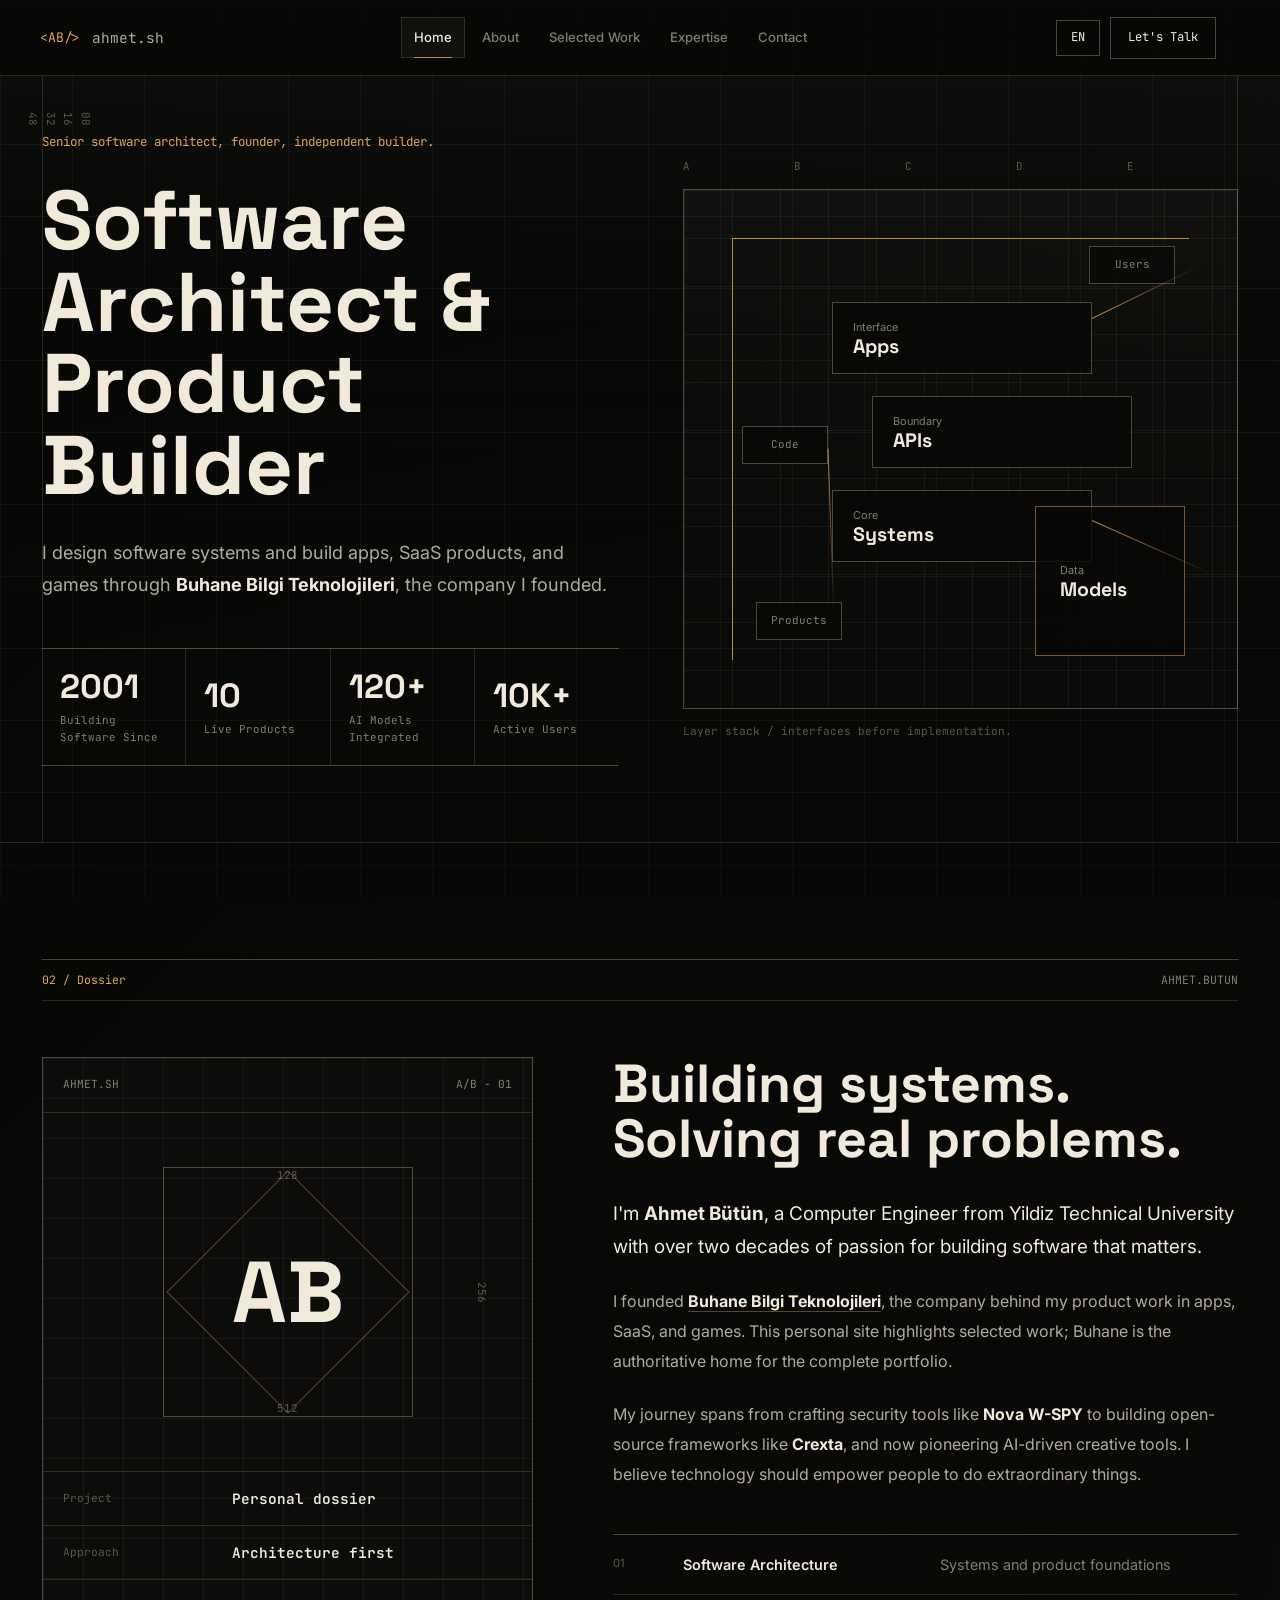
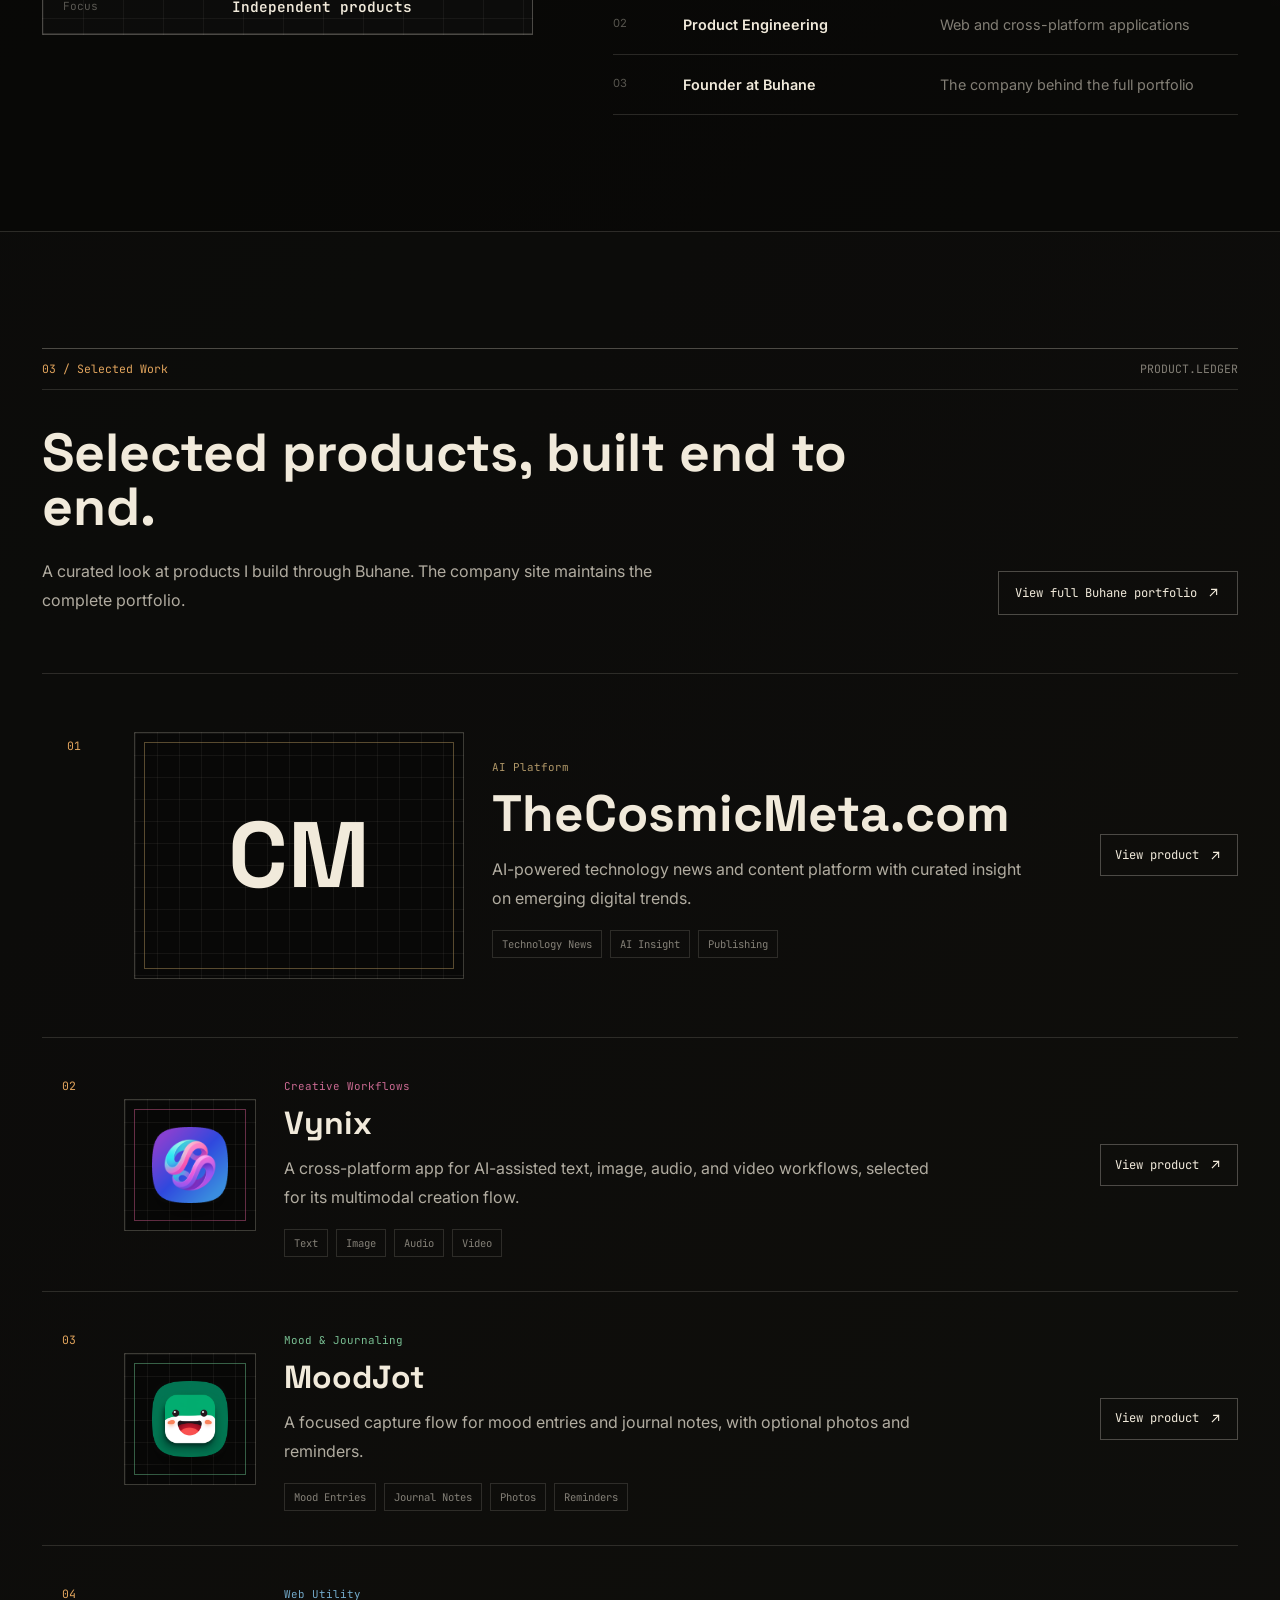
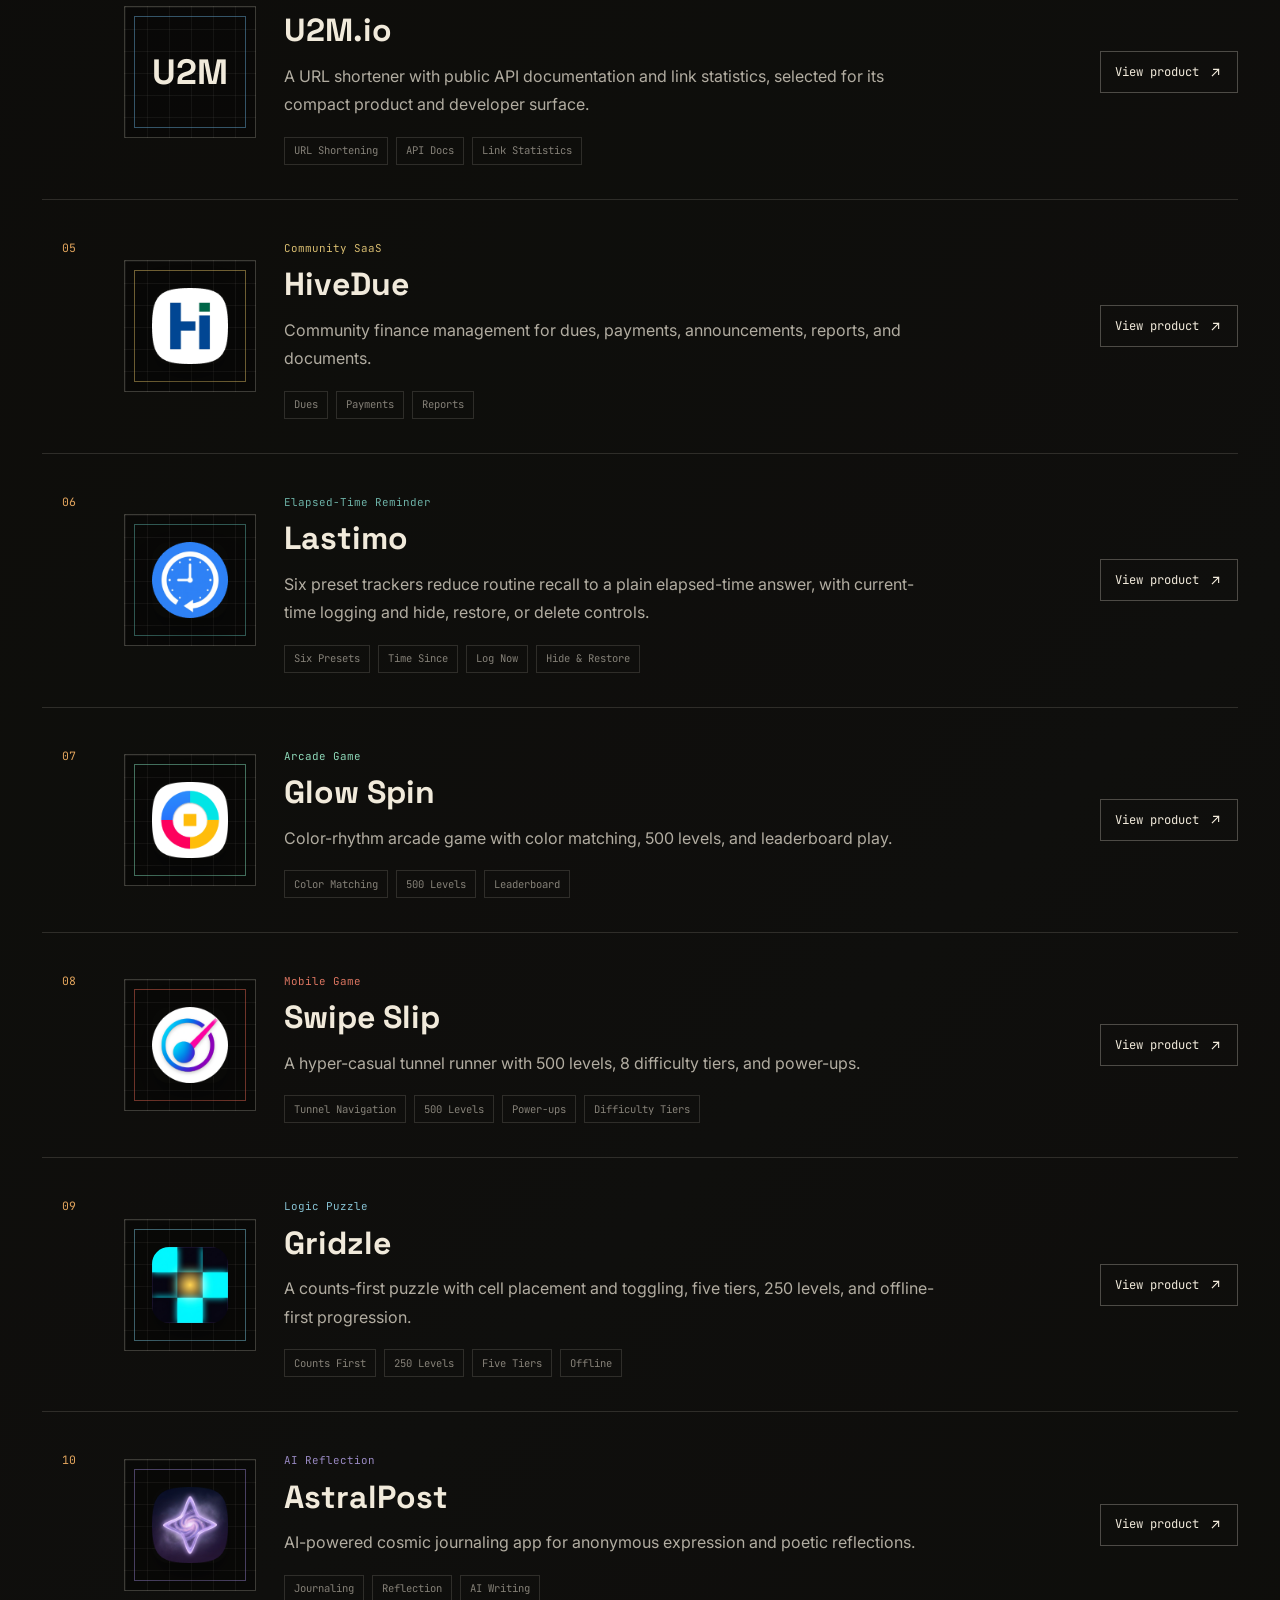
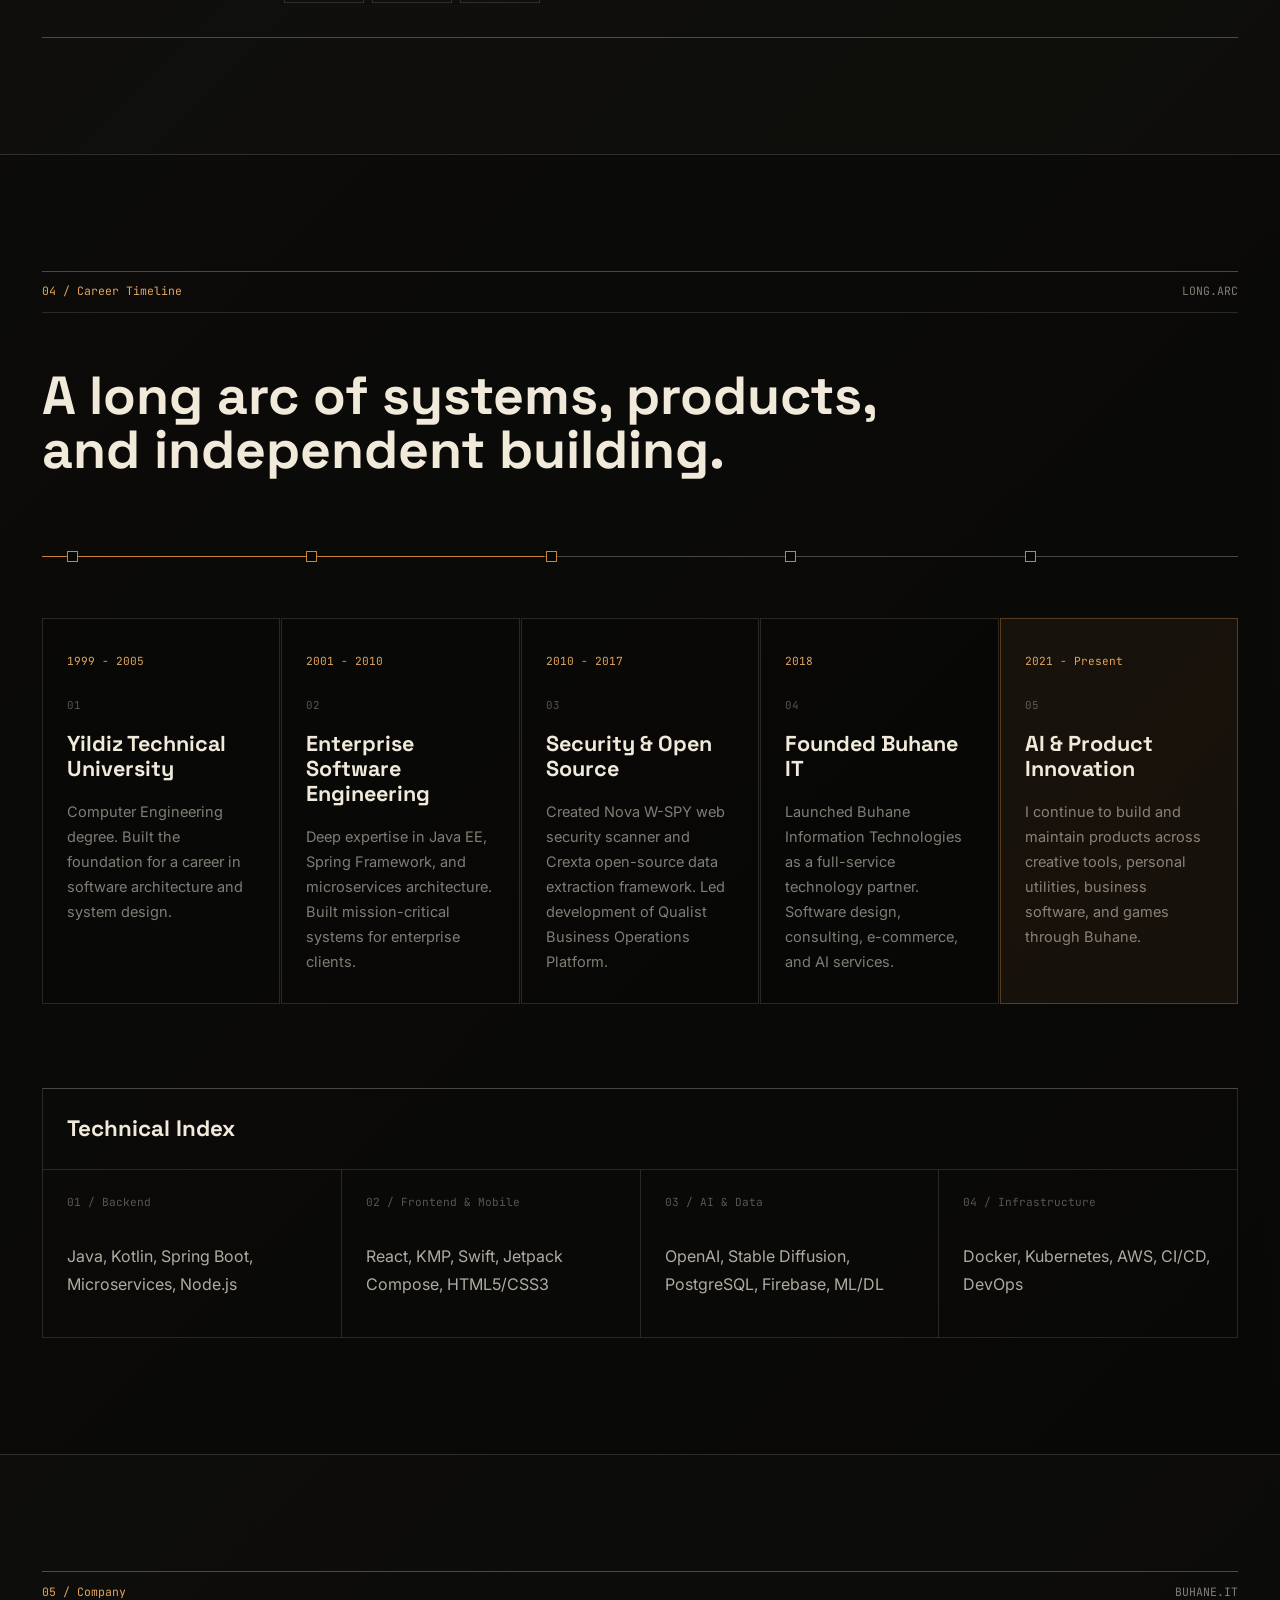
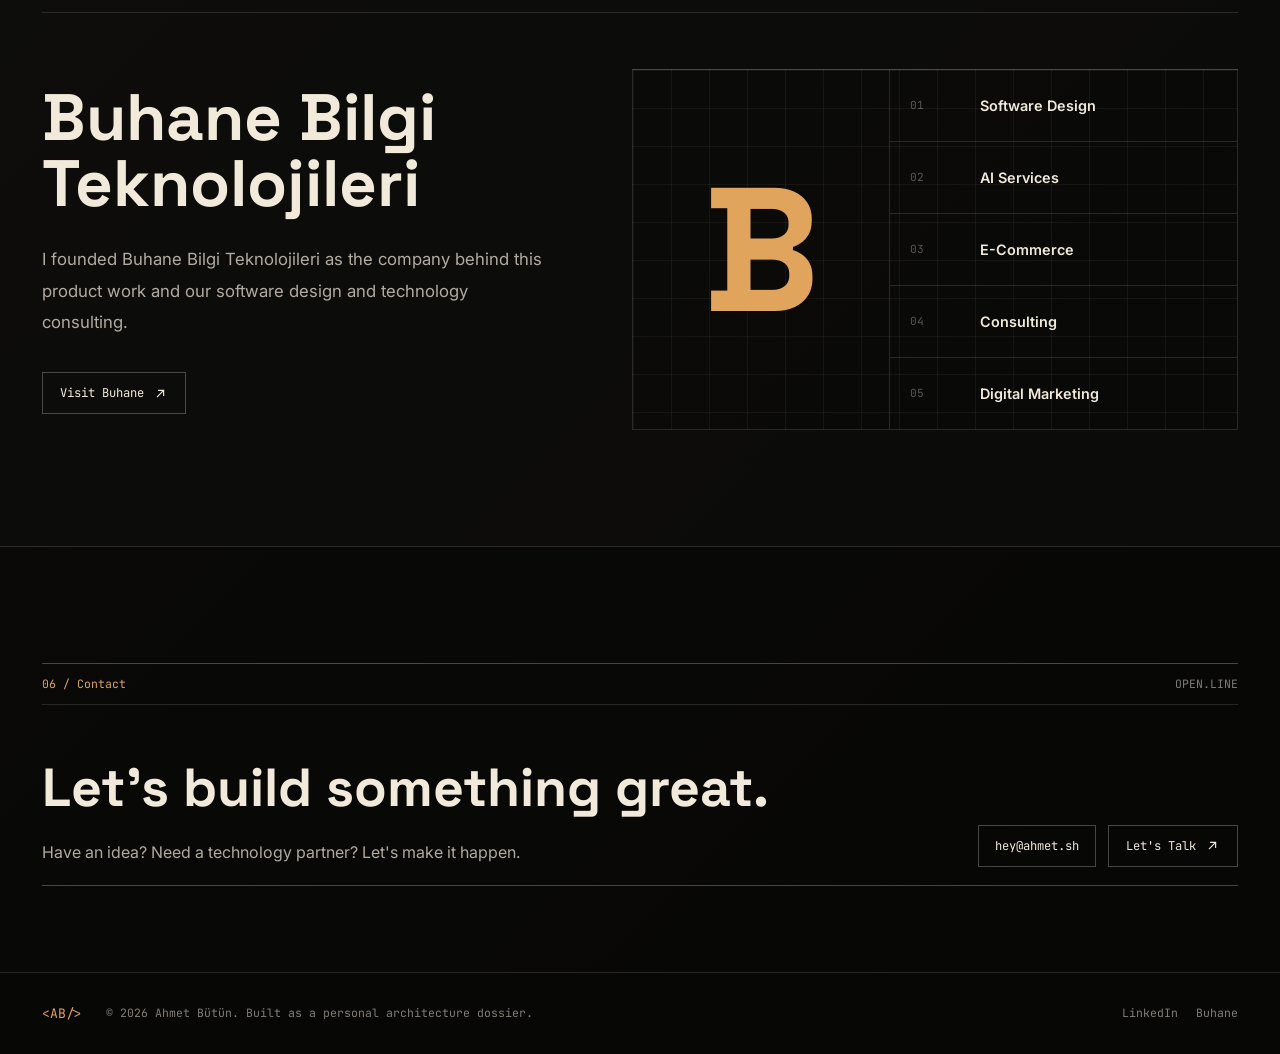
==== commit 15829b4d: "feat: redesign portfolio as architecture dossier" ====
--- a/index.html
+++ b/index.html
@@ -24,7 +24,7 @@
     <link rel="preconnect" href="https://fonts.googleapis.com">
     <link rel="preconnect" href="https://fonts.gstatic.com" crossorigin>
     <link href="https://fonts.googleapis.com/css2?family=Inter:wght@300;400;500;600;700;800;900&family=Space+Grotesk:wght@400;500;600;700&family=JetBrains+Mono:wght@400;500&display=swap" rel="stylesheet">
-    <link rel="stylesheet" href="style.css?v=20260811">
+    <link rel="stylesheet" href="style.css?v=20260825">
     <script type="application/ld+json">
     {
         "@context": "https://schema.org",
@@ -68,21 +68,15 @@
         gtag('js', new Date());
 
         gtag('config', 'G-KJXNT2SFKR');
-    </script>    
+    </script>
 </head>
 <body>
-    <!-- Cursor glow -->
-    <div class="cursor-glow" id="cursorGlow"></div>
-
-    <!-- Particle canvas -->
-    <canvas id="particleCanvas"></canvas>
-
-    <!-- Navigation -->
     <nav class="navbar" id="navbar">
-        <div class="nav-brand">
-            <img src="logo.png" alt="Ahmet Bütün" class="brand-logo">
-        </div>
-        <div class="nav-links">
+        <a href="#hero" class="nav-brand" aria-label="Ahmet Bütün home">
+            <span class="brand-mark">&lt;AB/&gt;</span>
+            <span class="brand-site">ahmet.sh</span>
+        </a>
+        <div class="nav-links" aria-label="Primary navigation">
             <a href="#hero" class="nav-link active" data-section="hero" data-i18n="nav.home">Home</a>
             <a href="#about" class="nav-link" data-section="about" data-i18n="nav.about">About</a>
             <a href="#products" class="nav-link" data-section="products" data-i18n="nav.products">Selected Work</a>
@@ -90,19 +84,17 @@
             <a href="#contact" class="nav-link" data-section="contact" data-i18n="nav.contact">Contact</a>
         </div>
         <div class="nav-actions">
-            <button class="lang-switcher" id="langSwitcher" aria-label="Switch language" data-i18n-aria-label="nav.language">
-                <span class="lang-flag" id="langFlag">🇬🇧</span>
+            <button class="lang-switcher" id="langSwitcher" type="button" aria-label="Switch language" data-i18n-aria-label="nav.language">
                 <span class="lang-code" id="langCode">EN</span>
             </button>
-            <a href="#contact" class="btn-glow" data-i18n="nav.cta">Let's Talk</a>
+            <a href="#contact" class="btn-ruled nav-cta" data-i18n="nav.cta">Let's Talk</a>
         </div>
-        <button class="mobile-toggle" id="mobileToggle" aria-label="Menu" data-i18n-aria-label="nav.menu">
+        <button class="mobile-toggle" id="mobileToggle" type="button" aria-label="Menu" aria-expanded="false" aria-controls="mobileMenu" data-i18n-aria-label="nav.menu">
             <span></span><span></span><span></span>
         </button>
     </nav>
 
-    <!-- Mobile Menu -->
-    <div class="mobile-menu" id="mobileMenu">
+    <div class="mobile-menu" id="mobileMenu" aria-hidden="true">
         <a href="#hero" class="mobile-link" data-i18n="nav.home">Home</a>
         <a href="#about" class="mobile-link" data-i18n="nav.about">About</a>
         <a href="#products" class="mobile-link" data-i18n="nav.products">Selected Work</a>
@@ -110,488 +102,494 @@
         <a href="#contact" class="mobile-link" data-i18n="nav.contact">Contact</a>
     </div>
 
-    <!-- Hero Section -->
-    <section id="hero" class="hero">
-        <div class="hero-bg-grid"></div>
-        <div class="hero-constellation" aria-hidden="true">
-            <div class="hero-node node-vynix">
-                <img src="images/product-icons/vynix.png" alt="" width="72" height="72" decoding="async">
-            </div>
-            <div class="hero-node node-moodjot">
-                <img src="images/product-icons/moodjot.png" alt="" width="72" height="72" decoding="async">
-            </div>
-            <div class="hero-node node-u2m">U2M</div>
-            <div class="hero-node node-lastimo">
-                <img src="images/product-icons/lastimo.png" alt="" width="72" height="72" decoding="async">
-            </div>
-            <div class="hero-node node-swipeslip">
-                <img src="images/product-icons/swipe-slip.png" alt="" width="72" height="72" decoding="async">
-            </div>
-            <div class="hero-node node-gridzle">
-                <img src="images/product-icons/gridzle.png" alt="" width="72" height="72" decoding="async">
-            </div>
-            <div class="hero-node node-code">
-                <svg width="34" height="34" viewBox="0 0 24 24" fill="none" stroke="currentColor" stroke-width="1.6"><polyline points="16 18 22 12 16 6"/><polyline points="8 6 2 12 8 18"/></svg>
-            </div>
-            <div class="hero-node node-cloud">
-                <svg width="34" height="34" viewBox="0 0 24 24" fill="none" stroke="currentColor" stroke-width="1.6"><path d="M17.5 19H8a6 6 0 1 1 5.7-7.9A4.8 4.8 0 1 1 17.5 19z"/></svg>
-            </div>
-        </div>
-        <div class="hero-content">
-            <div class="hero-badge animate-on-scroll">
-                <span class="badge-dot"></span>
-                <span data-i18n="hero.badge">Founder · Architect</span>
-            </div>
-            <h1 class="hero-title animate-on-scroll">
-                <span class="title-line" data-i18n-html="hero.title1">Software Architect</span>
-                <span class="title-line" data-i18n-html="hero.title2">&amp; <span class="gradient-text">Product Builder</span></span>
-            </h1>
-            <p class="hero-subtitle animate-on-scroll" data-i18n-html="hero.subtitle">
-                I design software systems and build apps, SaaS products, and games through
-                <strong>Buhane Bilgi Teknolojileri</strong>, the company I founded.
-            </p>
-            <div class="hero-system-core animate-on-scroll" aria-hidden="true">
-                <div class="system-layer layer-top"></div>
-                <div class="system-layer layer-mid"></div>
-                <div class="system-layer layer-bottom"></div>
-                <div class="system-connector connector-left"></div>
-                <div class="system-connector connector-right"></div>
-            </div>
-            <div class="hero-stats animate-on-scroll">
-                <div class="stat-item">
-                    <span class="stat-icon">
-                        <svg width="20" height="20" viewBox="0 0 24 24" fill="none" stroke="currentColor" stroke-width="1.8"><rect x="3" y="4" width="18" height="18" rx="2"/><path d="M16 2v4M8 2v4M3 10h18"/></svg>
-                    </span>
-                    <span class="stat-number">2001</span>
-                    <span class="stat-label" data-i18n="hero.stat1">Building Software Since</span>
-                </div>
-                <div class="stat-divider"></div>
-                <div class="stat-item">
-                    <span class="stat-icon">
-                        <svg width="20" height="20" viewBox="0 0 24 24" fill="none" stroke="currentColor" stroke-width="1.8"><rect x="4" y="4" width="6" height="6" rx="1"/><rect x="14" y="4" width="6" height="6" rx="1"/><rect x="4" y="14" width="6" height="6" rx="1"/><rect x="14" y="14" width="6" height="6" rx="1"/></svg>
-                    </span>
-                    <span class="stat-number">6</span>
-                    <span class="stat-label" data-i18n="hero.stat2">Selected Work</span>
-                </div>
-                <div class="stat-divider"></div>
-                <div class="stat-item">
-                    <span class="stat-icon">
-                        <svg width="20" height="20" viewBox="0 0 24 24" fill="none" stroke="currentColor" stroke-width="1.8"><circle cx="12" cy="12" r="9"/><path d="M3 12h18M12 3a13.5 13.5 0 0 1 0 18M12 3a13.5 13.5 0 0 0 0 18"/></svg>
-                    </span>
-                    <span class="stat-number">2</span>
-                    <span class="stat-label" data-i18n="hero.stat3">Interface Languages</span>
-                </div>
-                <div class="stat-divider"></div>
-                <div class="stat-item">
-                    <span class="stat-icon">
-                        <svg width="20" height="20" viewBox="0 0 24 24" fill="none" stroke="currentColor" stroke-width="1.8"><path d="M21 16V8a2 2 0 0 0-1-1.73l-7-4a2 2 0 0 0-2 0l-7 4A2 2 0 0 0 3 8v8a2 2 0 0 0 1 1.73l7 4a2 2 0 0 0 2 0l7-4A2 2 0 0 0 21 16z"/><path d="M3.3 7 12 12l8.7-5M12 22V12"/></svg>
-                    </span>
-                    <span class="stat-number">11</span>
-                    <span class="stat-label" data-i18n="hero.stat4">Products at Buhane</span>
-                </div>
-            </div>
-        </div>
-        <div class="scroll-indicator">
-            <div class="mouse">
-                <div class="wheel"></div>
-            </div>
-            <span data-i18n="hero.scroll">Scroll to explore</span>
-        </div>
-    </section>
-
-    <!-- About Section -->
-    <section id="about" class="about">
-        <div class="container">
-            <div class="about-grid">
-                <div class="about-visual animate-on-scroll" aria-hidden="true">
-                    <div class="system-map">
-                        <div class="system-map-grid"></div>
-                        <div class="map-glyph glyph-code">
-                            <svg width="32" height="32" viewBox="0 0 24 24" fill="none" stroke="currentColor" stroke-width="1.6"><polyline points="16 18 22 12 16 6"/><polyline points="8 6 2 12 8 18"/></svg>
-                        </div>
-                        <div class="map-glyph glyph-data">
-                            <svg width="30" height="30" viewBox="0 0 24 24" fill="none" stroke="currentColor" stroke-width="1.6"><ellipse cx="12" cy="5" rx="7" ry="3"/><path d="M5 5v6c0 1.7 3.1 3 7 3s7-1.3 7-3V5"/><path d="M5 11v6c0 1.7 3.1 3 7 3s7-1.3 7-3v-6"/></svg>
-                        </div>
-                        <div class="map-glyph glyph-cloud">
-                            <svg width="32" height="32" viewBox="0 0 24 24" fill="none" stroke="currentColor" stroke-width="1.6"><path d="M17.5 19H8a6 6 0 1 1 5.7-7.9A4.8 4.8 0 1 1 17.5 19z"/></svg>
-                        </div>
-                        <div class="map-glyph glyph-flow">
-                            <svg width="32" height="32" viewBox="0 0 24 24" fill="none" stroke="currentColor" stroke-width="1.6"><rect x="4" y="4" width="6" height="6" rx="1"/><rect x="14" y="14" width="6" height="6" rx="1"/><path d="M10 7h4M17 10v4M7 10v7h7"/></svg>
-                        </div>
-                        <div class="map-monogram">AB</div>
-                    </div>
-                </div>
-                <div class="about-text animate-on-scroll">
-                    <span class="section-tag" data-i18n="about.tag">// Founder</span>
-                    <h2 class="section-title" data-i18n-html="about.title">Building systems.<br>Solving real problems.</h2>
-                    <p class="about-lead" data-i18n-html="about.lead">
-                        I'm <strong>Ahmet Bütün</strong>, a Computer Engineer from Yildiz Technical University with over two decades of passion for building software that matters.
+    <main>
+        <section id="hero" class="hero site-grid">
+            <div class="coordinate-rail" aria-hidden="true">
+                <span>00</span>
+                <span>16</span>
+                <span>32</span>
+                <span>48</span>
+            </div>
+            <div class="container hero-layout">
+                <div class="hero-copy">
+                    <p class="hero-kicker animate-on-scroll" data-i18n="hero.kicker">Senior software architect, founder, independent builder.</p>
+                    <h1 class="hero-title animate-on-scroll">
+                        <span class="title-line" data-i18n-html="hero.title1">Software</span>
+                        <span class="title-line" data-i18n-html="hero.title2">Architect &amp;</span>
+                        <span class="title-line" data-i18n-html="hero.title3">Product Builder</span>
+                    </h1>
+                    <p class="hero-subtitle animate-on-scroll" data-i18n-html="hero.subtitle">
+                        I design software systems and build apps, SaaS products, and games through
+                        <strong>Buhane Bilgi Teknolojileri</strong>, the company I founded.
                     </p>
-                    <p data-i18n-html="about.p1">
-                        I founded <a class="inline-link" href="https://buhane.com.tr/"><strong>Buhane Bilgi Teknolojileri</strong></a>, the company behind my product work in apps, SaaS, and games. This personal site highlights selected work; Buhane is the authoritative home for the complete portfolio.
-                    </p>
-                    <p data-i18n-html="about.p2">
-                        My journey spans from crafting security tools like <strong>Nova W-SPY</strong> to building open-source frameworks like <strong>Crexta</strong>, and now pioneering AI-driven creative tools. I believe technology should empower people to do extraordinary things.
-                    </p>
-                    <div class="about-highlights">
-                        <div class="highlight-item">
-                            <div class="highlight-icon">
-                                <svg width="24" height="24" viewBox="0 0 24 24" fill="none" stroke="currentColor" stroke-width="2"><path d="M12 2L2 7l10 5 10-5-10-5z"/><path d="M2 17l10 5 10-5"/><path d="M2 12l10 5 10-5"/></svg>
-                            </div>
-                            <div>
+                    <div class="hero-facts animate-on-scroll" aria-label="Portfolio facts">
+                        <div class="fact-row">
+                            <span class="fact-value">2001</span>
+                            <span class="fact-label" data-i18n="hero.stat1">Building Software Since</span>
+                        </div>
+                        <div class="fact-row">
+                            <span class="fact-value">10</span>
+                            <span class="fact-label" data-i18n="hero.stat2">Live Products</span>
+                        </div>
+                        <div class="fact-row">
+                            <span class="fact-value">120+</span>
+                            <span class="fact-label" data-i18n="hero.stat3">AI Models Integrated</span>
+                        </div>
+                        <div class="fact-row">
+                            <span class="fact-value">10K+</span>
+                            <span class="fact-label" data-i18n="hero.stat4">Active Users</span>
+                        </div>
+                    </div>
+                </div>
+
+                <div class="hero-diagram animate-on-scroll" aria-hidden="true">
+                    <div class="diagram-coordinates">
+                        <span>A</span><span>B</span><span>C</span><span>D</span><span>E</span>
+                    </div>
+                    <div class="diagram-frame">
+                        <div class="diagram-layer layer-ui">
+                            <span>Interface</span>
+                            <strong>Apps</strong>
+                        </div>
+                        <div class="diagram-layer layer-api">
+                            <span>Boundary</span>
+                            <strong>APIs</strong>
+                        </div>
+                        <div class="diagram-layer layer-service">
+                            <span>Core</span>
+                            <strong>Systems</strong>
+                        </div>
+                        <div class="diagram-data">
+                            <span>Data</span>
+                            <strong>Models</strong>
+                        </div>
+                        <div class="diagram-node node-users">Users</div>
+                        <div class="diagram-node node-products">Products</div>
+                        <div class="diagram-node node-code">Code</div>
+                        <div class="diagram-line line-a"></div>
+                        <div class="diagram-line line-b"></div>
+                        <div class="diagram-line line-c"></div>
+                    </div>
+                    <p class="diagram-note">Layer stack / interfaces before implementation.</p>
+                </div>
+            </div>
+        </section>
+
+        <section id="about" class="about">
+            <div class="container">
+                <div class="section-rule">
+                    <span data-i18n="about.tag">02 / Dossier</span>
+                    <span>AHMET.BUTUN</span>
+                </div>
+                <div class="about-layout">
+                    <div class="blueprint animate-on-scroll" aria-hidden="true">
+                        <div class="blueprint-header">
+                            <span>AHMET.SH</span>
+                            <span>A/B - 01</span>
+                        </div>
+                        <div class="blueprint-grid">
+                            <div class="blueprint-mark">AB</div>
+                            <div class="measure measure-x">128</div>
+                            <div class="measure measure-y">256</div>
+                            <div class="measure measure-z">512</div>
+                        </div>
+                        <div class="blueprint-table">
+                            <div><span>Project</span><strong>Personal dossier</strong></div>
+                            <div><span>Approach</span><strong>Architecture first</strong></div>
+                            <div><span>Focus</span><strong>Independent products</strong></div>
+                        </div>
+                    </div>
+                    <div class="about-copy animate-on-scroll">
+                        <h2 class="section-title" data-i18n-html="about.title">Building systems.<br>Solving real problems.</h2>
+                        <p class="about-lead" data-i18n-html="about.lead">
+                            I'm <strong>Ahmet Bütün</strong>, a Computer Engineer from Yildiz Technical University with over two decades of passion for building software that matters.
+                        </p>
+                        <p data-i18n-html="about.p1">
+                            I founded <a class="inline-link" href="https://buhane.com.tr/"><strong>Buhane Bilgi Teknolojileri</strong></a>, the company behind my product work in apps, SaaS, and games. This personal site highlights selected work; Buhane is the authoritative home for the complete portfolio.
+                        </p>
+                        <p data-i18n-html="about.p2">
+                            My journey spans from crafting security tools like <strong>Nova W-SPY</strong> to building open-source frameworks like <strong>Crexta</strong>, and now pioneering AI-driven creative tools. I believe technology should empower people to do extraordinary things.
+                        </p>
+                        <div class="capability-list">
+                            <div class="capability-row">
+                                <span>01</span>
                                 <strong data-i18n="about.highlight1_title">Software Architecture</strong>
-                                <span data-i18n="about.highlight1_desc">Systems and product foundations</span>
-                            </div>
-                        </div>
-                        <div class="highlight-item">
-                            <div class="highlight-icon">
-                                <svg width="24" height="24" viewBox="0 0 24 24" fill="none" stroke="currentColor" stroke-width="2"><circle cx="12" cy="12" r="10"/><path d="M12 6v6l4 2"/></svg>
-                            </div>
-                            <div>
+                                <em data-i18n="about.highlight1_desc">Systems and product foundations</em>
+                            </div>
+                            <div class="capability-row">
+                                <span>02</span>
                                 <strong data-i18n="about.highlight2_title">Product Engineering</strong>
-                                <span data-i18n="about.highlight2_desc">Web and cross-platform applications</span>
-                            </div>
-                        </div>
-                        <div class="highlight-item">
-                            <div class="highlight-icon">
-                                <svg width="24" height="24" viewBox="0 0 24 24" fill="none" stroke="currentColor" stroke-width="2"><path d="M17 21v-2a4 4 0 0 0-4-4H5a4 4 0 0 0-4 4v2"/><circle cx="9" cy="7" r="4"/><path d="M23 21v-2a4 4 0 0 0-3-3.87"/><path d="M16 3.13a4 4 0 0 1 0 7.75"/></svg>
-                            </div>
-                            <div>
+                                <em data-i18n="about.highlight2_desc">Web and cross-platform applications</em>
+                            </div>
+                            <div class="capability-row">
+                                <span>03</span>
                                 <strong data-i18n="about.highlight3_title">Founder at Buhane</strong>
-                                <span data-i18n="about.highlight3_desc">The company behind the full portfolio</span>
-                            </div>
-                        </div>
-                    </div>
-                </div>
-            </div>
-        </div>
-    </section>
-
-    <!-- Products Section -->
-    <section id="products" class="products">
-        <div class="container">
-            <div class="section-header products-header animate-on-scroll">
-                <div>
-                    <span class="section-tag" data-i18n="products.tag">// Selected Work</span>
-                    <h2 class="section-title" data-i18n-html="products.title">A selection of products I've built.</h2>
-                    <p class="section-desc" data-i18n="products.desc">A curated look at products I build through Buhane. The company site maintains the complete portfolio.</p>
-                </div>
-                <a href="https://buhane.com.tr/products/" target="_blank" rel="noopener noreferrer" class="section-action" data-i18n-href="products.full_href">
-                    <span data-i18n="products.full_cta">View full Buhane portfolio</span>
-                    <svg width="18" height="18" viewBox="0 0 24 24" fill="none" stroke="currentColor" stroke-width="2"><path d="M7 17l9.2-9.2M17 17V8H8"/></svg>
-                </a>
-            </div>
-
-            <div class="products-grid">
-                <!-- Vynix -->
-                <div class="product-card animate-on-scroll" data-product-id="vynix" data-tilt>
-                    <div class="product-glow" style="--glow-color: #EC4899"></div>
-                    <div class="product-badge" data-i18n="products.vynix.badge">Creative Workflows</div>
-                    <div class="product-icon product-icon-image">
-                        <img src="images/product-icons/vynix.png" alt="Vynix app icon" width="64" height="64" loading="lazy" decoding="async">
-                    </div>
-                    <h3 class="product-name">Vynix</h3>
-                    <p class="product-desc" data-i18n="products.vynix.desc">A cross-platform app for AI-assisted text, image, audio, and video workflows—selected for its multimodal creation flow.</p>
-                    <div class="product-tags">
-                        <span data-i18n="products.vynix.tag1">Text</span><span data-i18n="products.vynix.tag2">Image</span><span data-i18n="products.vynix.tag3">Audio</span><span data-i18n="products.vynix.tag4">Video</span>
-                    </div>
-                    <a href="https://vynix.app/" target="_blank" rel="noopener noreferrer" class="product-link">
-                        <span data-i18n="products.view">View product</span>
-                        <svg width="16" height="16" viewBox="0 0 24 24" fill="none" stroke="currentColor" stroke-width="2"><path d="M7 17l9.2-9.2M17 17V8H8"/></svg>
+                                <em data-i18n="about.highlight3_desc">The company behind the full portfolio</em>
+                            </div>
+                        </div>
+                    </div>
+                </div>
+            </div>
+        </section>
+
+        <section id="products" class="products">
+            <div class="container">
+                <div class="work-intro animate-on-scroll">
+                    <div class="section-rule">
+                        <span data-i18n="products.tag">03 / Selected Work</span>
+                        <span>PRODUCT.LEDGER</span>
+                    </div>
+                    <div class="work-intro-copy">
+                        <h2 class="section-title" data-i18n-html="products.title">Selected products, built end to end.</h2>
+                        <p class="section-desc" data-i18n="products.desc">A curated look at products I build through Buhane. The company site maintains the complete portfolio.</p>
+                    </div>
+                    <a href="https://buhane.com.tr/products/" target="_blank" rel="noopener noreferrer" class="text-link" data-i18n-href="products.full_href">
+                        <span data-i18n="products.full_cta">View full Buhane portfolio</span>
+                        <svg viewBox="0 0 24 24" aria-hidden="true"><path d="M7 17L17 7M9 7h8v8"/></svg>
                     </a>
                 </div>
 
-                <!-- MoodJot -->
-                <div class="product-card animate-on-scroll" data-product-id="moodjot" data-tilt>
-                    <div class="product-glow" style="--glow-color: #10B981"></div>
-                    <div class="product-badge" data-i18n="products.moodjot.badge">Mood &amp; Journaling</div>
-                    <div class="product-icon product-icon-image">
-                        <img src="images/product-icons/moodjot.png" alt="MoodJot app icon" width="64" height="64" loading="lazy" decoding="async">
-                    </div>
-                    <h3 class="product-name">MoodJot</h3>
-                    <p class="product-desc" data-i18n="products.moodjot.desc">A focused capture flow for mood entries and journal notes, with optional photos and reminders.</p>
-                    <div class="product-tags">
-                        <span data-i18n="products.moodjot.tag1">Mood Entries</span><span data-i18n="products.moodjot.tag2">Journal Notes</span><span data-i18n="products.moodjot.tag3">Photos</span><span data-i18n="products.moodjot.tag4">Reminders</span>
-                    </div>
-                    <a href="https://moodjot.app/" target="_blank" rel="noopener noreferrer" class="product-link">
-                        <span data-i18n="products.view">View product</span>
-                        <svg width="16" height="16" viewBox="0 0 24 24" fill="none" stroke="currentColor" stroke-width="2"><path d="M7 17l9.2-9.2M17 17V8H8"/></svg>
-                    </a>
-                </div>
-
-                <!-- U2M -->
-                <div class="product-card animate-on-scroll" data-product-id="u2m" data-tilt>
-                    <div class="product-glow" style="--glow-color: #3B82F6"></div>
-                    <div class="product-badge" data-i18n="products.u2m.badge">Web Utility</div>
-                    <div class="product-icon" style="--icon-gradient: linear-gradient(135deg, #3B82F6, #2563EB)">
-                        <svg width="40" height="40" viewBox="0 0 24 24" fill="none" stroke="white" stroke-width="1.5"><path d="M10 13a5 5 0 0 0 7.54.54l3-3a5 5 0 0 0-7.07-7.07l-1.72 1.71"/><path d="M14 11a5 5 0 0 0-7.54-.54l-3 3a5 5 0 0 0 7.07 7.07l1.71-1.71"/></svg>
-                    </div>
-                    <h3 class="product-name">U2M.io</h3>
-                    <p class="product-desc" data-i18n="products.u2m.desc">A URL shortener with public API documentation and link statistics—selected for its compact product and developer surface.</p>
-                    <div class="product-tags">
-                        <span data-i18n="products.u2m.tag1">URL Shortening</span><span data-i18n="products.u2m.tag2">API Docs</span><span data-i18n="products.u2m.tag3">Link Statistics</span>
-                    </div>
-                    <a href="https://u2m.io/" target="_blank" rel="noopener noreferrer" class="product-link">
-                        <span data-i18n="products.view">View product</span>
-                        <svg width="16" height="16" viewBox="0 0 24 24" fill="none" stroke="currentColor" stroke-width="2"><path d="M7 17l9.2-9.2M17 17V8H8"/></svg>
-                    </a>
-                </div>
-
-                <!-- Lastimo -->
-                <div class="product-card animate-on-scroll" data-product-id="lastimo" data-tilt>
-                    <div class="product-glow" style="--glow-color: #14B8A6"></div>
-                    <div class="product-badge" data-i18n="products.lastimo.badge">Elapsed-Time Reminder</div>
-                    <div class="product-icon product-icon-image">
-                        <img src="images/product-icons/lastimo.png" alt="Lastimo app icon" width="64" height="64" loading="lazy" decoding="async">
-                    </div>
-                    <h3 class="product-name">Lastimo</h3>
-                    <p class="product-desc" data-i18n="products.lastimo.desc">Six preset trackers reduce routine recall to a plain elapsed-time answer, with current-time logging and hide, restore, or delete controls.</p>
-                    <div class="product-tags">
-                        <span data-i18n="products.lastimo.tag1">Six Presets</span><span data-i18n="products.lastimo.tag2">Time Since</span><span data-i18n="products.lastimo.tag3">Log Now</span><span data-i18n="products.lastimo.tag4">Hide &amp; Restore</span>
-                    </div>
-                    <a href="https://lastimo.app/" target="_blank" rel="noopener noreferrer" class="product-link">
-                        <span data-i18n="products.view">View product</span>
-                        <svg width="16" height="16" viewBox="0 0 24 24" fill="none" stroke="currentColor" stroke-width="2"><path d="M7 17l9.2-9.2M17 17V8H8"/></svg>
-                    </a>
-                </div>
-
-                <!-- Swipe Slip -->
-                <div class="product-card animate-on-scroll" data-product-id="swipe-slip" data-tilt>
-                    <div class="product-glow" style="--glow-color: #EF4444"></div>
-                    <div class="product-badge" data-i18n="products.swipeslip.badge">Mobile Game</div>
-                    <div class="product-icon product-icon-image">
-                        <img src="images/product-icons/swipe-slip.png" alt="Swipe Slip app icon" width="64" height="64" loading="lazy" decoding="async">
-                    </div>
-                    <h3 class="product-name">Swipe Slip</h3>
-                    <p class="product-desc" data-i18n="products.swipeslip.desc">A tunnel-navigation game with 200 progressive levels, designed for both portrait and landscape play.</p>
-                    <div class="product-tags">
-                        <span data-i18n="products.swipeslip.tag1">Tunnel Navigation</span><span data-i18n="products.swipeslip.tag2">200 Levels</span><span data-i18n="products.swipeslip.tag3">Portrait</span><span data-i18n="products.swipeslip.tag4">Landscape</span>
-                    </div>
-                    <a href="https://swipeslip.app/" target="_blank" rel="noopener noreferrer" class="product-link">
-                        <span data-i18n="products.view">View product</span>
-                        <svg width="16" height="16" viewBox="0 0 24 24" fill="none" stroke="currentColor" stroke-width="2"><path d="M7 17l9.2-9.2M17 17V8H8"/></svg>
-                    </a>
-                </div>
-
-                <!-- Gridzle -->
-                <div class="product-card animate-on-scroll" data-product-id="gridzle" data-tilt>
-                    <div class="product-glow" style="--glow-color: #06B6D4"></div>
-                    <div class="product-badge" data-i18n="products.gridzle.badge">Logic Puzzle</div>
-                    <div class="product-icon product-icon-image">
-                        <img src="images/product-icons/gridzle.png" alt="Gridzle app icon" width="64" height="64" loading="lazy" decoding="async">
-                    </div>
-                    <h3 class="product-name">Gridzle</h3>
-                    <p class="product-desc" data-i18n="products.gridzle.desc">A counts-first puzzle with cell placement and toggling, five tiers, 250 levels, and offline-first progression.</p>
-                    <div class="product-tags">
-                        <span data-i18n="products.gridzle.tag1">Counts First</span><span data-i18n="products.gridzle.tag2">250 Levels</span><span data-i18n="products.gridzle.tag3">Five Tiers</span><span data-i18n="products.gridzle.tag4">Offline</span>
-                    </div>
-                    <a href="https://gridzle.app/" target="_blank" rel="noopener noreferrer" class="product-link">
-                        <span data-i18n="products.view">View product</span>
-                        <svg width="16" height="16" viewBox="0 0 24 24" fill="none" stroke="currentColor" stroke-width="2"><path d="M7 17l9.2-9.2M17 17V8H8"/></svg>
-                    </a>
-                </div>
-            </div>
-        </div>
-    </section>
-
-    <!-- Expertise Section -->
-    <section id="expertise" class="expertise">
-        <div class="container">
-            <div class="section-header animate-on-scroll">
-                <span class="section-tag" data-i18n="expertise.tag">// Expertise & Timeline</span>
-                <h2 class="section-title" data-i18n-html="expertise.title">The <span class="gradient-text">Journey</span></h2>
-            </div>
-
-            <div class="timeline">
-                <div class="timeline-line"></div>
-
-                <div class="timeline-item animate-on-scroll">
-                    <div class="timeline-dot"></div>
-                    <div class="timeline-content">
+                <div class="work-ledger">
+                    <article class="work-item work-featured animate-on-scroll" data-product-id="thecosmicmeta">
+                        <span class="work-index">01</span>
+                        <div class="work-media work-monogram">CM</div>
+                        <div class="work-copy">
+                            <span class="work-category" data-i18n="products.cosmicmeta.badge">AI Platform</span>
+                            <h3>TheCosmicMeta.com</h3>
+                            <p data-i18n="products.cosmicmeta.desc">AI-powered technology news and content platform with curated insight on emerging digital trends.</p>
+                            <div class="work-tags">
+                                <span data-i18n="products.cosmicmeta.tag1">Technology News</span>
+                                <span data-i18n="products.cosmicmeta.tag2">AI Insight</span>
+                                <span data-i18n="products.cosmicmeta.tag3">Publishing</span>
+                            </div>
+                        </div>
+                        <a href="https://thecosmicmeta.com/" target="_blank" rel="noopener noreferrer" class="work-link">
+                            <span data-i18n="products.view">View product</span>
+                            <svg viewBox="0 0 24 24" aria-hidden="true"><path d="M7 17L17 7M9 7h8v8"/></svg>
+                        </a>
+                    </article>
+
+                    <article class="work-item animate-on-scroll" data-product-id="vynix">
+                        <span class="work-index">02</span>
+                        <div class="work-media">
+                            <img src="images/product-icons/vynix.png" alt="Vynix app icon" width="96" height="96" loading="lazy" decoding="async">
+                        </div>
+                        <div class="work-copy">
+                            <span class="work-category" data-i18n="products.vynix.badge">Creative Workflows</span>
+                            <h3>Vynix</h3>
+                            <p data-i18n="products.vynix.desc">A cross-platform app for AI-assisted text, image, audio, and video workflows, selected for its multimodal creation flow.</p>
+                            <div class="work-tags">
+                                <span data-i18n="products.vynix.tag1">Text</span>
+                                <span data-i18n="products.vynix.tag2">Image</span>
+                                <span data-i18n="products.vynix.tag3">Audio</span>
+                                <span data-i18n="products.vynix.tag4">Video</span>
+                            </div>
+                        </div>
+                        <a href="https://vynix.app/" target="_blank" rel="noopener noreferrer" class="work-link">
+                            <span data-i18n="products.view">View product</span>
+                            <svg viewBox="0 0 24 24" aria-hidden="true"><path d="M7 17L17 7M9 7h8v8"/></svg>
+                        </a>
+                    </article>
+
+                    <article class="work-item animate-on-scroll" data-product-id="moodjot">
+                        <span class="work-index">03</span>
+                        <div class="work-media">
+                            <img src="images/product-icons/moodjot.png" alt="MoodJot app icon" width="96" height="96" loading="lazy" decoding="async">
+                        </div>
+                        <div class="work-copy">
+                            <span class="work-category" data-i18n="products.moodjot.badge">Mood &amp; Journaling</span>
+                            <h3>MoodJot</h3>
+                            <p data-i18n="products.moodjot.desc">A focused capture flow for mood entries and journal notes, with optional photos and reminders.</p>
+                            <div class="work-tags">
+                                <span data-i18n="products.moodjot.tag1">Mood Entries</span>
+                                <span data-i18n="products.moodjot.tag2">Journal Notes</span>
+                                <span data-i18n="products.moodjot.tag3">Photos</span>
+                                <span data-i18n="products.moodjot.tag4">Reminders</span>
+                            </div>
+                        </div>
+                        <a href="https://moodjot.app/" target="_blank" rel="noopener noreferrer" class="work-link">
+                            <span data-i18n="products.view">View product</span>
+                            <svg viewBox="0 0 24 24" aria-hidden="true"><path d="M7 17L17 7M9 7h8v8"/></svg>
+                        </a>
+                    </article>
+
+                    <article class="work-item animate-on-scroll" data-product-id="u2m">
+                        <span class="work-index">04</span>
+                        <div class="work-media work-monogram">U2M</div>
+                        <div class="work-copy">
+                            <span class="work-category" data-i18n="products.u2m.badge">Web Utility</span>
+                            <h3>U2M.io</h3>
+                            <p data-i18n="products.u2m.desc">A URL shortener with public API documentation and link statistics, selected for its compact product and developer surface.</p>
+                            <div class="work-tags">
+                                <span data-i18n="products.u2m.tag1">URL Shortening</span>
+                                <span data-i18n="products.u2m.tag2">API Docs</span>
+                                <span data-i18n="products.u2m.tag3">Link Statistics</span>
+                            </div>
+                        </div>
+                        <a href="https://u2m.io/" target="_blank" rel="noopener noreferrer" class="work-link">
+                            <span data-i18n="products.view">View product</span>
+                            <svg viewBox="0 0 24 24" aria-hidden="true"><path d="M7 17L17 7M9 7h8v8"/></svg>
+                        </a>
+                    </article>
+
+                    <article class="work-item animate-on-scroll" data-product-id="hivedue">
+                        <span class="work-index">05</span>
+                        <div class="work-media">
+                            <img src="images/product-icons/hivedue.png" alt="HiveDue app icon" width="96" height="96" loading="lazy" decoding="async">
+                        </div>
+                        <div class="work-copy">
+                            <span class="work-category" data-i18n="products.hivedue.badge">Community SaaS</span>
+                            <h3>HiveDue</h3>
+                            <p data-i18n="products.hivedue.desc">Community finance management for dues, payments, announcements, reports, and documents.</p>
+                            <div class="work-tags">
+                                <span data-i18n="products.hivedue.tag1">Dues</span>
+                                <span data-i18n="products.hivedue.tag2">Payments</span>
+                                <span data-i18n="products.hivedue.tag3">Reports</span>
+                            </div>
+                        </div>
+                        <a href="https://hivedue.com/" target="_blank" rel="noopener noreferrer" class="work-link">
+                            <span data-i18n="products.view">View product</span>
+                            <svg viewBox="0 0 24 24" aria-hidden="true"><path d="M7 17L17 7M9 7h8v8"/></svg>
+                        </a>
+                    </article>
+
+                    <article class="work-item animate-on-scroll" data-product-id="lastimo">
+                        <span class="work-index">06</span>
+                        <div class="work-media">
+                            <img src="images/product-icons/lastimo.png" alt="Lastimo app icon" width="96" height="96" loading="lazy" decoding="async">
+                        </div>
+                        <div class="work-copy">
+                            <span class="work-category" data-i18n="products.lastimo.badge">Elapsed-Time Reminder</span>
+                            <h3>Lastimo</h3>
+                            <p data-i18n="products.lastimo.desc">Six preset trackers reduce routine recall to a plain elapsed-time answer, with current-time logging and hide, restore, or delete controls.</p>
+                            <div class="work-tags">
+                                <span data-i18n="products.lastimo.tag1">Six Presets</span>
+                                <span data-i18n="products.lastimo.tag2">Time Since</span>
+                                <span data-i18n="products.lastimo.tag3">Log Now</span>
+                                <span data-i18n="products.lastimo.tag4">Hide &amp; Restore</span>
+                            </div>
+                        </div>
+                        <a href="https://lastimo.app/" target="_blank" rel="noopener noreferrer" class="work-link">
+                            <span data-i18n="products.view">View product</span>
+                            <svg viewBox="0 0 24 24" aria-hidden="true"><path d="M7 17L17 7M9 7h8v8"/></svg>
+                        </a>
+                    </article>
+
+                    <article class="work-item animate-on-scroll" data-product-id="glowspin">
+                        <span class="work-index">07</span>
+                        <div class="work-media">
+                            <img src="images/product-icons/glow-spin.png" alt="Glow Spin app icon" width="96" height="96" loading="lazy" decoding="async">
+                        </div>
+                        <div class="work-copy">
+                            <span class="work-category" data-i18n="products.glowspin.badge">Arcade Game</span>
+                            <h3>Glow Spin</h3>
+                            <p data-i18n="products.glowspin.desc">Color-rhythm arcade game with color matching, 500 levels, and leaderboard play.</p>
+                            <div class="work-tags">
+                                <span data-i18n="products.glowspin.tag1">Color Matching</span>
+                                <span data-i18n="products.glowspin.tag2">500 Levels</span>
+                                <span data-i18n="products.glowspin.tag3">Leaderboard</span>
+                            </div>
+                        </div>
+                        <a href="https://glowspin.app/" target="_blank" rel="noopener noreferrer" class="work-link">
+                            <span data-i18n="products.view">View product</span>
+                            <svg viewBox="0 0 24 24" aria-hidden="true"><path d="M7 17L17 7M9 7h8v8"/></svg>
+                        </a>
+                    </article>
+
+                    <article class="work-item animate-on-scroll" data-product-id="swipeslip">
+                        <span class="work-index">08</span>
+                        <div class="work-media">
+                            <img src="images/product-icons/swipe-slip.png" alt="Swipe Slip app icon" width="96" height="96" loading="lazy" decoding="async">
+                        </div>
+                        <div class="work-copy">
+                            <span class="work-category" data-i18n="products.swipeslip.badge">Mobile Game</span>
+                            <h3>Swipe Slip</h3>
+                            <p data-i18n="products.swipeslip.desc">A hyper-casual tunnel runner with 500 levels, 8 difficulty tiers, and power-ups.</p>
+                            <div class="work-tags">
+                                <span data-i18n="products.swipeslip.tag1">Tunnel Navigation</span>
+                                <span data-i18n="products.swipeslip.tag2">500 Levels</span>
+                                <span data-i18n="products.swipeslip.tag3">Power-ups</span>
+                                <span data-i18n="products.swipeslip.tag4">Difficulty Tiers</span>
+                            </div>
+                        </div>
+                        <a href="https://swipeslip.app/" target="_blank" rel="noopener noreferrer" class="work-link">
+                            <span data-i18n="products.view">View product</span>
+                            <svg viewBox="0 0 24 24" aria-hidden="true"><path d="M7 17L17 7M9 7h8v8"/></svg>
+                        </a>
+                    </article>
+
+                    <article class="work-item animate-on-scroll" data-product-id="gridzle">
+                        <span class="work-index">09</span>
+                        <div class="work-media">
+                            <img src="images/product-icons/gridzle.png" alt="Gridzle app icon" width="96" height="96" loading="lazy" decoding="async">
+                        </div>
+                        <div class="work-copy">
+                            <span class="work-category" data-i18n="products.gridzle.badge">Logic Puzzle</span>
+                            <h3>Gridzle</h3>
+                            <p data-i18n="products.gridzle.desc">A counts-first puzzle with cell placement and toggling, five tiers, 250 levels, and offline-first progression.</p>
+                            <div class="work-tags">
+                                <span data-i18n="products.gridzle.tag1">Counts First</span>
+                                <span data-i18n="products.gridzle.tag2">250 Levels</span>
+                                <span data-i18n="products.gridzle.tag3">Five Tiers</span>
+                                <span data-i18n="products.gridzle.tag4">Offline</span>
+                            </div>
+                        </div>
+                        <a href="https://gridzle.app/" target="_blank" rel="noopener noreferrer" class="work-link">
+                            <span data-i18n="products.view">View product</span>
+                            <svg viewBox="0 0 24 24" aria-hidden="true"><path d="M7 17L17 7M9 7h8v8"/></svg>
+                        </a>
+                    </article>
+
+                    <article class="work-item animate-on-scroll" data-product-id="astralpost">
+                        <span class="work-index">10</span>
+                        <div class="work-media">
+                            <img src="images/product-icons/astralpost.png" alt="AstralPost app icon" width="96" height="96" loading="lazy" decoding="async">
+                        </div>
+                        <div class="work-copy">
+                            <span class="work-category" data-i18n="products.astralpost.badge">AI Reflection</span>
+                            <h3>AstralPost</h3>
+                            <p data-i18n="products.astralpost.desc">AI-powered cosmic journaling app for anonymous expression and poetic reflections.</p>
+                            <div class="work-tags">
+                                <span data-i18n="products.astralpost.tag1">Journaling</span>
+                                <span data-i18n="products.astralpost.tag2">Reflection</span>
+                                <span data-i18n="products.astralpost.tag3">AI Writing</span>
+                            </div>
+                        </div>
+                        <a href="https://astralpost.app/" target="_blank" rel="noopener noreferrer" class="work-link">
+                            <span data-i18n="products.view">View product</span>
+                            <svg viewBox="0 0 24 24" aria-hidden="true"><path d="M7 17L17 7M9 7h8v8"/></svg>
+                        </a>
+                    </article>
+                </div>
+            </div>
+        </section>
+
+        <section id="expertise" class="expertise">
+            <div class="container">
+                <div class="section-rule">
+                    <span data-i18n="expertise.tag">04 / Career Timeline</span>
+                    <span>LONG.ARC</span>
+                </div>
+                <h2 class="section-title timeline-title animate-on-scroll" data-i18n-html="expertise.title">A long arc of systems, products, and independent building.</h2>
+
+                <div class="timeline-axis">
+                    <div class="axis-line" aria-hidden="true"></div>
+                    <article class="timeline-node animate-on-scroll">
                         <span class="timeline-year">1999 - 2005</span>
+                        <span class="timeline-index">01</span>
                         <h3 data-i18n="expertise.t1.title">Yildiz Technical University</h3>
                         <p data-i18n="expertise.t1.desc">Computer Engineering degree. Built the foundation for a career in software architecture and system design.</p>
-                    </div>
-                </div>
-
-                <div class="timeline-item animate-on-scroll">
-                    <div class="timeline-dot"></div>
-                    <div class="timeline-content">
+                    </article>
+                    <article class="timeline-node animate-on-scroll">
                         <span class="timeline-year">2001 - 2010</span>
+                        <span class="timeline-index">02</span>
                         <h3 data-i18n="expertise.t2.title">Enterprise Software Engineering</h3>
                         <p data-i18n="expertise.t2.desc">Deep expertise in Java EE, Spring Framework, and microservices architecture. Built mission-critical systems for enterprise clients.</p>
-                    </div>
-                </div>
-
-                <div class="timeline-item animate-on-scroll">
-                    <div class="timeline-dot"></div>
-                    <div class="timeline-content">
+                    </article>
+                    <article class="timeline-node animate-on-scroll">
                         <span class="timeline-year">2010 - 2017</span>
-                        <h3 data-i18n="expertise.t3.title">Security & Open Source</h3>
+                        <span class="timeline-index">03</span>
+                        <h3 data-i18n="expertise.t3.title">Security &amp; Open Source</h3>
                         <p data-i18n="expertise.t3.desc">Created Nova W-SPY web security scanner and Crexta open-source data extraction framework. Led development of Qualist Business Operations Platform.</p>
-                    </div>
-                </div>
-
-                <div class="timeline-item animate-on-scroll">
-                    <div class="timeline-dot"></div>
-                    <div class="timeline-content">
+                    </article>
+                    <article class="timeline-node animate-on-scroll">
                         <span class="timeline-year">2018</span>
+                        <span class="timeline-index">04</span>
                         <h3 data-i18n="expertise.t4.title">Founded Buhane IT</h3>
                         <p data-i18n="expertise.t4.desc">Launched Buhane Information Technologies as a full-service technology partner. Software design, consulting, e-commerce, and AI services.</p>
-                    </div>
-                </div>
-
-                <div class="timeline-item animate-on-scroll">
-                    <div class="timeline-dot"></div>
-                    <div class="timeline-content">
+                    </article>
+                    <article class="timeline-node timeline-current animate-on-scroll">
                         <span class="timeline-year">2021 - <span data-i18n="expertise.present">Present</span></span>
-                        <h3 data-i18n="expertise.t5.title">AI & Product Innovation</h3>
+                        <span class="timeline-index">05</span>
+                        <h3 data-i18n="expertise.t5.title">AI &amp; Product Innovation</h3>
                         <p data-i18n="expertise.t5.desc">I continue to build and maintain products across creative tools, personal utilities, business software, and games through Buhane.</p>
-                    </div>
-                </div>
-            </div>
-
-            <!-- Tech Stack -->
-            <div class="tech-stack animate-on-scroll">
-                <h3 class="tech-title" data-i18n="expertise.tech_title">Tech Arsenal</h3>
-                <div class="tech-categories">
-                    <div class="tech-category">
-                        <span class="tech-cat-label">Backend</span>
-                        <div class="tech-items">
-                            <span class="tech-chip">Java</span>
-                            <span class="tech-chip">Kotlin</span>
-                            <span class="tech-chip">Spring Boot</span>
-                            <span class="tech-chip">Microservices</span>
-                            <span class="tech-chip">Node.js</span>
-                        </div>
-                    </div>
-                    <div class="tech-category">
-                        <span class="tech-cat-label" data-i18n="expertise.cat_frontend">Frontend & Mobile</span>
-                        <div class="tech-items">
-                            <span class="tech-chip">React</span>
-                            <span class="tech-chip">KMP</span>
-                            <span class="tech-chip">Swift</span>
-                            <span class="tech-chip">Jetpack Compose</span>
-                            <span class="tech-chip">HTML5/CSS3</span>
-                        </div>
-                    </div>
-                    <div class="tech-category">
-                        <span class="tech-cat-label" data-i18n="expertise.cat_ai">AI & Data</span>
-                        <div class="tech-items">
-                            <span class="tech-chip">OpenAI</span>
-                            <span class="tech-chip">Stable Diffusion</span>
-                            <span class="tech-chip">PostgreSQL</span>
-                            <span class="tech-chip">Firebase</span>
-                            <span class="tech-chip">ML/DL</span>
-                        </div>
-                    </div>
-                    <div class="tech-category">
-                        <span class="tech-cat-label" data-i18n="expertise.cat_infra">Infrastructure</span>
-                        <div class="tech-items">
-                            <span class="tech-chip">Docker</span>
-                            <span class="tech-chip">Kubernetes</span>
-                            <span class="tech-chip">AWS</span>
-                            <span class="tech-chip">CI/CD</span>
-                            <span class="tech-chip">DevOps</span>
-                        </div>
-                    </div>
-                </div>
-            </div>
-        </div>
-    </section>
-
-    <!-- Company Section -->
-    <section id="company" class="company">
-        <div class="container">
-            <div class="company-card animate-on-scroll">
-                <div class="company-content">
-                    <span class="section-tag" data-i18n="company.tag">// Company I Founded</span>
-                    <h2 class="company-title" data-i18n-html="company.title">Buhane <span class="gradient-text">Bilgi Teknolojileri</span></h2>
-                    <p class="company-desc" data-i18n="company.desc">I founded Buhane Bilgi Teknolojileri as the company behind this product work and our software design and technology consulting.</p>
-                    <div class="company-services">
-                        <div class="service-pill">
-                            <svg width="18" height="18" viewBox="0 0 24 24" fill="none" stroke="currentColor" stroke-width="2"><polyline points="16 18 22 12 16 6"/><polyline points="8 6 2 12 8 18"/></svg>
-                            <span data-i18n="company.s1">Software Design</span>
-                        </div>
-                        <div class="service-pill">
-                            <svg width="18" height="18" viewBox="0 0 24 24" fill="none" stroke="currentColor" stroke-width="2"><circle cx="12" cy="12" r="10"/><path d="M12 6v6l4 2"/></svg>
-                            <span data-i18n="company.s2">AI Services</span>
-                        </div>
-                        <div class="service-pill">
-                            <svg width="18" height="18" viewBox="0 0 24 24" fill="none" stroke="currentColor" stroke-width="2"><path d="M6 2L3 6v14a2 2 0 002 2h14a2 2 0 002-2V6l-3-4z"/><line x1="3" y1="6" x2="21" y2="6"/><path d="M16 10a4 4 0 01-8 0"/></svg>
-                            <span data-i18n="company.s3">E-Commerce</span>
-                        </div>
-                        <div class="service-pill">
-                            <svg width="18" height="18" viewBox="0 0 24 24" fill="none" stroke="currentColor" stroke-width="2"><path d="M21 16V8a2 2 0 00-1-1.73l-7-4a2 2 0 00-2 0l-7 4A2 2 0 002 8v8a2 2 0 001 1.73l7 4a2 2 0 002 0l7-4A2 2 0 0022 16z"/></svg>
-                            <span data-i18n="company.s4">Consulting</span>
-                        </div>
-                        <div class="service-pill">
-                            <svg width="18" height="18" viewBox="0 0 24 24" fill="none" stroke="currentColor" stroke-width="2"><path d="M18 20V10"/><path d="M12 20V4"/><path d="M6 20v-6"/></svg>
-                            <span data-i18n="company.s5">Digital Marketing</span>
-                        </div>
-                    </div>
-                    <a href="https://buhane.com.tr/" target="_blank" rel="noopener noreferrer" class="btn-primary" data-i18n-href="company.href">
-                        <span data-i18n="company.cta">Visit Buhane</span>
-                        <svg width="20" height="20" viewBox="0 0 24 24" fill="none" stroke="currentColor" stroke-width="2"><path d="M7 17l9.2-9.2M17 17V8H8"/></svg>
-                    </a>
-                </div>
-                <div class="company-visual">
-                    <div class="company-signal" aria-hidden="true">
+                    </article>
+                </div>
+
+                <div class="technical-index animate-on-scroll">
+                    <h3 data-i18n="expertise.tech_title">Technical Index</h3>
+                    <div class="tech-column">
+                        <span>01 / Backend</span>
+                        <p>Java, Kotlin, Spring Boot, Microservices, Node.js</p>
+                    </div>
+                    <div class="tech-column">
+                        <span data-i18n="expertise.cat_frontend">02 / Frontend &amp; Mobile</span>
+                        <p>React, KMP, Swift, Jetpack Compose, HTML5/CSS3</p>
+                    </div>
+                    <div class="tech-column">
+                        <span data-i18n="expertise.cat_ai">03 / AI &amp; Data</span>
+                        <p>OpenAI, Stable Diffusion, PostgreSQL, Firebase, ML/DL</p>
+                    </div>
+                    <div class="tech-column">
+                        <span data-i18n="expertise.cat_infra">04 / Infrastructure</span>
+                        <p>Docker, Kubernetes, AWS, CI/CD, DevOps</p>
+                    </div>
+                </div>
+            </div>
+        </section>
+
+        <section id="company" class="company">
+            <div class="container">
+                <div class="section-rule">
+                    <span data-i18n="company.tag">05 / Company</span>
+                    <span>BUHANE.IT</span>
+                </div>
+                <div class="company-layout animate-on-scroll">
+                    <div class="company-copy">
+                        <h2 class="company-title" data-i18n-html="company.title">Buhane Bilgi Teknolojileri</h2>
+                        <p class="company-desc" data-i18n="company.desc">I founded Buhane Bilgi Teknolojileri as the company behind this product work and our software design and technology consulting.</p>
+                        <a href="https://buhane.com.tr/" target="_blank" rel="noopener noreferrer" class="btn-ruled" data-i18n-href="company.href">
+                            <span data-i18n="company.cta">Visit Buhane</span>
+                            <svg viewBox="0 0 24 24" aria-hidden="true"><path d="M7 17L17 7M9 7h8v8"/></svg>
+                        </a>
+                    </div>
+                    <div class="company-matrix" aria-label="Buhane service areas">
                         <div class="company-mark">B</div>
-                        <div class="signal-field">
-                            <span></span><span></span><span></span><span></span><span></span>
-                            <span></span><span></span><span></span><span></span><span></span>
-                            <span></span><span></span><span></span><span></span><span></span>
-                            <span></span><span></span><span></span><span></span><span></span>
-                        </div>
-                    </div>
-                </div>
-            </div>
-        </div>
-    </section>
-
-    <!-- Contact Section -->
-    <section id="contact" class="contact">
-        <div class="container">
-            <div class="contact-wrapper animate-on-scroll">
-                <div class="contact-copy">
-                    <span class="section-tag" data-i18n="contact.tag">// Get in Touch</span>
-                    <h2 class="section-title" data-i18n-html="contact.title">Let's build something great.</h2>
-                    <p class="section-desc" data-i18n="contact.desc">Have an idea? Need a technology partner? Let's make it happen.</p>
-                </div>
-                <div class="contact-actions">
-                    <a href="mailto:hey@ahmet.sh" class="contact-card">
-                        <div class="contact-icon">
-                            <svg width="28" height="28" viewBox="0 0 24 24" fill="none" stroke="currentColor" stroke-width="1.5"><path d="M4 4h16c1.1 0 2 .9 2 2v12c0 1.1-.9 2-2 2H4c-1.1 0-2-.9-2-2V6c0-1.1.9-2 2-2z"/><polyline points="22,6 12,13 2,6"/></svg>
-                        </div>
-                        <span class="contact-value">hey@ahmet.sh</span>
-                    </a>
-                    <a href="mailto:hey@ahmet.sh" class="btn-primary">
-                        <span data-i18n="nav.cta">Let's Talk</span>
-                        <svg width="20" height="20" viewBox="0 0 24 24" fill="none" stroke="currentColor" stroke-width="2"><path d="M7 17l9.2-9.2M17 17V8H8"/></svg>
-                    </a>
-                </div>
-            </div>
-        </div>
-    </section>
-
-    <!-- Footer -->
+                        <div class="service-row"><span>01</span><strong data-i18n="company.s1">Software Design</strong></div>
+                        <div class="service-row"><span>02</span><strong data-i18n="company.s2">AI Services</strong></div>
+                        <div class="service-row"><span>03</span><strong data-i18n="company.s3">E-Commerce</strong></div>
+                        <div class="service-row"><span>04</span><strong data-i18n="company.s4">Consulting</strong></div>
+                        <div class="service-row"><span>05</span><strong data-i18n="company.s5">Digital Marketing</strong></div>
+                    </div>
+                </div>
+            </div>
+        </section>
+
+        <section id="contact" class="contact">
+            <div class="container">
+                <div class="section-rule">
+                    <span data-i18n="contact.tag">06 / Contact</span>
+                    <span>OPEN.LINE</span>
+                </div>
+                <div class="contact-strip animate-on-scroll">
+                    <div>
+                        <h2 class="section-title" data-i18n-html="contact.title">Let's build something great.</h2>
+                        <p class="section-desc" data-i18n="contact.desc">Have an idea? Need a technology partner? Let's make it happen.</p>
+                    </div>
+                    <div class="contact-actions">
+                        <a href="mailto:hey@ahmet.sh" class="email-link">hey@ahmet.sh</a>
+                        <a href="mailto:hey@ahmet.sh" class="btn-ruled">
+                            <span data-i18n="nav.cta">Let's Talk</span>
+                            <svg viewBox="0 0 24 24" aria-hidden="true"><path d="M7 17L17 7M9 7h8v8"/></svg>
+                        </a>
+                    </div>
+                </div>
+            </div>
+        </section>
+    </main>
+
     <footer class="footer">
-        <div class="container">
-            <div class="footer-content">
-                <div class="footer-brand">
-                    <img src="logo.png" alt="Ahmet Bütün" class="brand-logo">
-                </div>
-                <p class="footer-text" data-i18n="footer.text">&copy; 2026 Ahmet Bütün. Crafted with passion & code.</p>
-                <div class="footer-links">
-                    <a href="https://www.linkedin.com/in/ahmetbutun/" target="_blank" rel="noopener noreferrer">LinkedIn</a>
-                    <a href="https://buhane.com.tr/" target="_blank" rel="noopener noreferrer" data-i18n="footer.buhane" data-i18n-href="company.href">Buhane</a>
-                </div>
+        <div class="container footer-content">
+            <a href="#hero" class="footer-brand" aria-label="Ahmet Bütün home">&lt;AB/&gt;</a>
+            <p class="footer-text" data-i18n="footer.text">&copy; 2026 Ahmet Bütün. Built as a personal architecture dossier.</p>
+            <div class="footer-links">
+                <a href="https://www.linkedin.com/in/ahmetbutun/" target="_blank" rel="noopener noreferrer">LinkedIn</a>
+                <a href="https://buhane.com.tr/" target="_blank" rel="noopener noreferrer" data-i18n="footer.buhane" data-i18n-href="company.href">Buhane</a>
             </div>
         </div>
     </footer>
 
-    <script src="i18n.js?v=20260811"></script>
-    <script src="script.js?v=20260811"></script>
+    <script src="i18n.js?v=20260825"></script>
+    <script src="script.js?v=20260825"></script>
 </body>
 </html>
--- a/style.css
+++ b/style.css
@@ -1,1893 +1,1636 @@
-/* ============================================
-   AHMET BUTUN - PREMIUM PORTFOLIO
-   ============================================ */
-
-/* --- CSS Variables --- */
+/* AHMET.SH - ARCHITECTURAL DOSSIER */
+
 :root {
-    --bg-primary: #05070c;
-    --bg-secondary: #09101a;
-    --bg-card: rgba(8, 13, 24, 0.72);
-    --bg-glass: rgba(255, 255, 255, 0.045);
-    --border-subtle: rgba(164, 174, 255, 0.13);
-    --border-hover: rgba(255, 255, 255, 0.2);
-
-    --text-primary: #f0f0f5;
-    --text-secondary: rgba(240, 240, 245, 0.68);
-    --text-muted: rgba(240, 240, 245, 0.48);
-
-    --accent-1: #8B5CF6;
-    --accent-2: #6366F1;
-    --accent-3: #EC4899;
-    --accent-4: #22D3EE;
-    --accent-5: #F59E0B;
-
-    --gradient-primary: linear-gradient(135deg, #8B5CF6 0%, #6366F1 48%, #EC4899 100%);
-    --gradient-cool: linear-gradient(135deg, #14B8A6 0%, #22D3EE 100%);
-    --gradient-warm: linear-gradient(135deg, #F59E0B 0%, #EC4899 100%);
-    --gradient-glow: linear-gradient(135deg, rgba(139, 92, 246, 0.3), rgba(34, 211, 238, 0.18), rgba(236, 72, 153, 0.22));
-
-    --font-primary: 'Inter', -apple-system, BlinkMacSystemFont, sans-serif;
+    --ink: #070706;
+    --graphite: #10100e;
+    --graphite-2: #171613;
+    --graphite-3: #201f1a;
+    --ivory: #f1eadb;
+    --ivory-soft: rgba(241, 234, 219, 0.72);
+    --ivory-muted: rgba(241, 234, 219, 0.52);
+    --ivory-faint: rgba(241, 234, 219, 0.34);
+    --rule: rgba(241, 234, 219, 0.14);
+    --rule-strong: rgba(241, 234, 219, 0.28);
+    --signal: #c9853c;
+    --signal-soft: rgba(201, 133, 60, 0.18);
+    --signal-strong: #e1a45d;
+    --grid-line: rgba(241, 234, 219, 0.055);
+    --shadow: rgba(0, 0, 0, 0.36);
+    --font-body: 'Inter', -apple-system, BlinkMacSystemFont, sans-serif;
     --font-display: 'Space Grotesk', 'Inter', sans-serif;
-    --font-mono: 'JetBrains Mono', 'Fira Code', monospace;
-
-    --ease-out-expo: cubic-bezier(0.16, 1, 0.3, 1);
-    --ease-spring: cubic-bezier(0.34, 1.56, 0.64, 1);
-}
-
-/* --- Reset & Base --- */
+    --font-mono: 'JetBrains Mono', ui-monospace, SFMono-Regular, Menlo, monospace;
+    --ease: cubic-bezier(0.16, 1, 0.3, 1);
+}
+
 *, *::before, *::after {
-    margin: 0;
-    padding: 0;
     box-sizing: border-box;
 }
 
 html {
+    font-size: 16px;
     scroll-behavior: smooth;
-    font-size: 16px;
     -webkit-font-smoothing: antialiased;
     -moz-osx-font-smoothing: grayscale;
 }
 
 body {
-    font-family: var(--font-primary);
+    margin: 0;
+    min-width: 320px;
     background:
-        linear-gradient(180deg, #05070c 0%, #070b12 46%, #05070c 100%);
-    color: var(--text-primary);
+        linear-gradient(180deg, rgba(241, 234, 219, 0.035) 0%, transparent 340px),
+        linear-gradient(135deg, #070706 0%, #11100e 58%, #080807 100%);
+    color: var(--ivory);
+    font-family: var(--font-body);
+    line-height: 1.6;
     overflow-x: hidden;
-    line-height: 1.6;
+}
+
+body::before {
+    content: '';
+    position: fixed;
+    inset: 0;
+    z-index: -1;
+    pointer-events: none;
+    background-image:
+        linear-gradient(var(--grid-line) 1px, transparent 1px),
+        linear-gradient(90deg, var(--grid-line) 1px, transparent 1px),
+        linear-gradient(180deg, rgba(7, 7, 6, 0) 0%, rgba(7, 7, 6, 0.68) 72%);
+    background-size: 72px 72px, 72px 72px, 100% 100%;
+    opacity: 0.82;
 }
 
 ::selection {
-    background: rgba(139, 92, 246, 0.3);
-    color: #fff;
+    background: var(--signal);
+    color: var(--ink);
 }
 
 a {
+    color: inherit;
     text-decoration: none;
-    color: inherit;
+}
+
+img {
+    display: block;
+    max-width: 100%;
+}
+
+svg {
+    width: 1em;
+    height: 1em;
+    fill: none;
+    stroke: currentColor;
+    stroke-linecap: square;
+    stroke-linejoin: miter;
+    stroke-width: 1.8;
+}
+
+:focus-visible {
+    outline: 1px solid var(--signal-strong);
+    outline-offset: 4px;
 }
 
 .container {
-    max-width: 1200px;
+    width: min(100%, 1440px);
     margin: 0 auto;
-    padding: 0 24px;
-}
-
-/* --- Cursor Glow --- */
-.cursor-glow {
-    position: fixed;
-    width: 600px;
-    height: 600px;
-    border-radius: 50%;
-    background: radial-gradient(circle, rgba(139, 92, 246, 0.06) 0%, transparent 70%);
-    pointer-events: none;
-    z-index: 0;
-    transform: translate(-50%, -50%);
-    transition: opacity 0.3s;
-    will-change: transform;
-}
-
-/* --- Particle Canvas --- */
-#particleCanvas {
-    position: fixed;
-    top: 0;
-    left: 0;
-    width: 100%;
-    height: 100%;
-    pointer-events: none;
-    z-index: 0;
-    opacity: 0.42;
-}
-
-/* --- Navigation --- */
+    padding: 0 42px;
+}
+
 .navbar {
     position: fixed;
-    top: 0;
-    left: 0;
-    right: 0;
-    z-index: 1000;
-    padding: 20px 40px;
+    inset: 0 0 auto 0;
+    z-index: 20;
+    display: grid;
+    grid-template-columns: auto 1fr auto auto;
+    align-items: center;
+    gap: 24px;
+    min-height: 76px;
+    padding: 0 40px;
+    background: rgba(7, 7, 6, 0.92);
+    border-bottom: 1px solid var(--rule);
+    transition: min-height 260ms var(--ease), background-color 260ms var(--ease);
+}
+
+.navbar.scrolled {
+    min-height: 64px;
+    background: rgba(7, 7, 6, 0.97);
+}
+
+.nav-brand,
+.footer-brand {
+    display: inline-flex;
+    align-items: center;
+    gap: 12px;
+    min-width: 0;
+    font-family: var(--font-mono);
+    color: var(--ivory);
+}
+
+.brand-mark,
+.footer-brand {
+    color: var(--signal-strong);
+    font-size: 0.82rem;
+}
+
+.brand-site {
+    font-size: 0.9rem;
+    color: var(--ivory-soft);
+}
+
+.nav-links {
+    display: flex;
+    justify-content: center;
+    align-items: center;
+    gap: 4px;
+}
+
+.nav-link {
+    position: relative;
+    padding: 9px 12px;
+    border: 1px solid transparent;
+    color: var(--ivory-muted);
+    font-size: 0.82rem;
+    font-weight: 500;
+    transition: color 180ms var(--ease), border-color 180ms var(--ease), background-color 180ms var(--ease);
+}
+
+.nav-link:hover,
+.nav-link.active {
+    color: var(--ivory);
+    border-color: var(--rule);
+    background: rgba(241, 234, 219, 0.035);
+}
+
+.nav-link.active::after {
+    content: '';
+    position: absolute;
+    left: 12px;
+    right: 12px;
+    bottom: -1px;
+    height: 1px;
+    background: var(--signal);
+}
+
+.nav-actions {
+    display: inline-flex;
+    align-items: center;
+    justify-content: flex-end;
+    gap: 10px;
+}
+
+.lang-switcher,
+.btn-ruled,
+.text-link,
+.work-link,
+.email-link {
+    display: inline-flex;
+    align-items: center;
+    justify-content: center;
+    gap: 9px;
+    border: 1px solid var(--rule-strong);
+    background: transparent;
+    color: var(--ivory);
+    cursor: pointer;
+    font-family: var(--font-mono);
+    font-size: 0.76rem;
+    line-height: 1;
+    letter-spacing: 0;
+    transition: color 180ms var(--ease), background-color 180ms var(--ease), border-color 180ms var(--ease), transform 180ms var(--ease);
+}
+
+.lang-switcher {
+    width: 44px;
+    height: 36px;
+    padding: 0;
+}
+
+.btn-ruled {
+    min-height: 42px;
+    padding: 0 17px;
+}
+
+.btn-ruled:hover,
+.text-link:hover,
+.work-link:hover,
+.email-link:hover,
+.lang-switcher:hover {
+    color: var(--ink);
+    border-color: var(--signal-strong);
+    background: var(--signal-strong);
+}
+
+.btn-ruled:hover,
+.text-link:hover,
+.work-link:hover {
+    transform: translateY(-1px);
+}
+
+.btn-ruled svg,
+.text-link svg,
+.work-link svg {
+    width: 15px;
+    height: 15px;
+}
+
+.mobile-toggle {
+    display: none;
+    width: 42px;
+    height: 42px;
+    padding: 0;
+    place-items: center;
+    border: 1px solid var(--rule-strong);
+    background: transparent;
+    color: var(--ivory);
+    cursor: pointer;
+}
+
+.mobile-toggle span {
+    display: block;
+    width: 18px;
+    height: 1px;
+    background: currentColor;
+    transition: transform 180ms var(--ease), opacity 180ms var(--ease);
+}
+
+.mobile-toggle.active span:nth-child(1) {
+    transform: translateY(6px) rotate(45deg);
+}
+
+.mobile-toggle.active span:nth-child(2) {
+    opacity: 0;
+}
+
+.mobile-toggle.active span:nth-child(3) {
+    transform: translateY(-6px) rotate(-45deg);
+}
+
+.mobile-menu {
+    position: fixed;
+    inset: 76px 0 auto 0;
+    z-index: 19;
+    display: none;
+    padding: 24px;
+    background: var(--ink);
+    border-bottom: 1px solid var(--rule);
+}
+
+.mobile-menu.active {
+    display: grid;
+    gap: 1px;
+}
+
+.mobile-link {
+    min-height: 52px;
+    display: flex;
+    align-items: center;
+    padding: 0 14px;
+    color: var(--ivory-soft);
+    border: 1px solid var(--rule);
+    font-family: var(--font-display);
+    font-size: 1.1rem;
+    font-weight: 600;
+}
+
+.mobile-link:hover {
+    color: var(--ivory);
+    background: rgba(241, 234, 219, 0.035);
+}
+
+main {
+    overflow: hidden;
+}
+
+.site-grid {
+    position: relative;
+}
+
+.site-grid::before {
+    content: '';
+    position: absolute;
+    inset: 76px 42px 0;
+    pointer-events: none;
+    border-left: 1px solid var(--rule);
+    border-right: 1px solid var(--rule);
+}
+
+.hero {
+    min-height: min(840px, 88svh);
+    padding: 132px 0 76px;
+    border-bottom: 1px solid var(--rule);
+}
+
+.coordinate-rail {
+    position: absolute;
+    top: 112px;
+    bottom: 52px;
+    left: 24px;
+    display: flex;
+    flex-direction: column;
+    justify-content: space-between;
+    color: var(--ivory-faint);
+    font-family: var(--font-mono);
+    font-size: 0.68rem;
+    writing-mode: vertical-rl;
+}
+
+.hero-layout {
+    display: grid;
+    grid-template-columns: minmax(0, 1.02fr) minmax(500px, 0.98fr);
+    gap: 64px;
+    align-items: center;
+}
+
+.hero-copy {
+    max-width: 680px;
+}
+
+.hero-kicker,
+.section-rule,
+.work-category,
+.timeline-year,
+.timeline-index,
+.tech-column span,
+.fact-label,
+.diagram-note,
+.blueprint,
+.service-row span,
+.footer-text,
+.footer-links {
+    font-family: var(--font-mono);
+    letter-spacing: 0;
+}
+
+.hero-kicker {
+    margin: 0 0 28px;
+    color: var(--signal-strong);
+    font-size: 0.78rem;
+}
+
+.hero-title {
+    margin: 0;
+    color: var(--ivory);
+    font-family: var(--font-display);
+    font-size: 5.2rem;
+    font-weight: 700;
+    line-height: 0.98;
+    letter-spacing: 0;
+}
+
+.title-line {
+    display: block;
+}
+
+.hero-subtitle {
+    max-width: 610px;
+    margin: 30px 0 0;
+    color: var(--ivory-soft);
+    font-size: 1.13rem;
+    line-height: 1.78;
+}
+
+.hero-subtitle strong,
+.about-copy strong {
+    color: var(--ivory);
+    font-weight: 700;
+}
+
+.hero-facts {
+    display: grid;
+    grid-template-columns: repeat(4, minmax(0, 1fr));
+    margin-top: 48px;
+    border-top: 1px solid var(--rule-strong);
+    border-bottom: 1px solid var(--rule-strong);
+}
+
+.fact-row {
+    min-height: 116px;
+    display: grid;
+    align-content: center;
+    gap: 8px;
+    padding: 18px 18px 16px;
+    border-right: 1px solid var(--rule);
+}
+
+.fact-row:last-child {
+    border-right: 0;
+}
+
+.fact-value {
+    color: var(--ivory);
+    font-family: var(--font-display);
+    font-size: 2.1rem;
+    font-weight: 700;
+    line-height: 1;
+}
+
+.fact-label {
+    color: var(--ivory-muted);
+    font-size: 0.68rem;
+}
+
+.hero-diagram {
+    position: relative;
+}
+
+.diagram-coordinates {
+    display: grid;
+    grid-template-columns: repeat(5, 1fr);
+    margin-bottom: 14px;
+    color: var(--ivory-faint);
+    font-family: var(--font-mono);
+    font-size: 0.68rem;
+    letter-spacing: 0;
+}
+
+.diagram-frame {
+    position: relative;
+    min-height: 520px;
+    overflow: hidden;
+    border: 1px solid var(--rule-strong);
+    background:
+        linear-gradient(var(--grid-line) 1px, transparent 1px),
+        linear-gradient(90deg, var(--grid-line) 1px, transparent 1px),
+        linear-gradient(180deg, rgba(241, 234, 219, 0.03), rgba(241, 234, 219, 0.01));
+    background-size: 48px 48px, 48px 48px, 100% 100%;
+}
+
+.diagram-frame::before,
+.diagram-frame::after {
+    content: '';
+    position: absolute;
+    background: var(--signal);
+}
+
+.diagram-frame::before {
+    top: 48px;
+    left: 48px;
+    right: 48px;
+    height: 1px;
+}
+
+.diagram-frame::after {
+    top: 48px;
+    bottom: 48px;
+    left: 48px;
+    width: 1px;
+}
+
+.diagram-layer,
+.diagram-data,
+.diagram-node {
+    position: absolute;
+    display: grid;
+    align-content: center;
+    border: 1px solid var(--rule-strong);
+    background: rgba(7, 7, 6, 0.74);
+    color: var(--ivory);
+}
+
+.diagram-layer {
+    width: 260px;
+    height: 72px;
+    left: 148px;
+    padding: 0 20px;
+    animation: line-reveal 900ms var(--ease) both;
+}
+
+.diagram-layer span,
+.diagram-data span,
+.diagram-node,
+.work-category {
+    color: var(--ivory-muted);
+    font-size: 0.68rem;
+}
+
+.diagram-layer strong,
+.diagram-data strong {
+    font-family: var(--font-display);
+    font-size: 1.22rem;
+    line-height: 1.1;
+}
+
+.layer-ui {
+    top: 112px;
+}
+
+.layer-api {
+    top: 206px;
+    left: 188px;
+    animation-delay: 110ms;
+}
+
+.layer-service {
+    top: 300px;
+    animation-delay: 220ms;
+}
+
+.diagram-data {
+    right: 52px;
+    bottom: 52px;
+    width: 150px;
+    height: 150px;
+    padding: 24px;
+    border-color: rgba(201, 133, 60, 0.62);
+}
+
+.diagram-node {
+    width: 86px;
+    height: 38px;
+    place-items: center;
+    font-family: var(--font-mono);
+}
+
+.node-users {
+    top: 56px;
+    right: 62px;
+}
+
+.node-products {
+    bottom: 68px;
+    left: 72px;
+}
+
+.node-code {
+    top: 236px;
+    left: 58px;
+}
+
+.diagram-line {
+    position: absolute;
+    height: 1px;
+    transform-origin: left center;
+    background: linear-gradient(90deg, var(--signal), transparent);
+}
+
+.line-a {
+    top: 128px;
+    left: 408px;
+    width: 118px;
+    transform: rotate(-26deg);
+}
+
+.line-b {
+    top: 330px;
+    left: 408px;
+    width: 132px;
+    transform: rotate(24deg);
+}
+
+.line-c {
+    top: 258px;
+    left: 144px;
+    width: 166px;
+    transform: rotate(88deg);
+}
+
+.diagram-note {
+    margin: 14px 0 0;
+    color: var(--ivory-faint);
+    font-size: 0.7rem;
+}
+
+section {
+    position: relative;
+}
+
+.about,
+.products,
+.expertise,
+.company,
+.contact {
+    padding: 116px 0;
+}
+
+.about,
+.expertise,
+.contact {
+    background: rgba(7, 7, 6, 0.48);
+}
+
+.products,
+.company {
+    background: rgba(16, 16, 14, 0.42);
+    border-top: 1px solid var(--rule);
+    border-bottom: 1px solid var(--rule);
+}
+
+.section-rule {
     display: flex;
     align-items: center;
     justify-content: space-between;
-    transition: all 0.4s var(--ease-out-expo);
-}
-
-.navbar.scrolled {
-    padding: 12px 40px;
-    background: rgba(10, 10, 15, 0.85);
-    backdrop-filter: blur(20px) saturate(180%);
-    -webkit-backdrop-filter: blur(20px) saturate(180%);
-    border-bottom: 1px solid var(--border-subtle);
-}
-
-.nav-brand {
+    gap: 24px;
+    min-height: 42px;
+    margin-bottom: 56px;
+    border-top: 1px solid var(--rule-strong);
+    border-bottom: 1px solid var(--rule);
+    color: var(--ivory-muted);
+    font-size: 0.72rem;
+}
+
+.section-rule span:first-child {
+    color: var(--signal-strong);
+}
+
+.section-title {
+    margin: 0;
+    color: var(--ivory);
+    font-family: var(--font-display);
+    font-size: 3.35rem;
+    font-weight: 700;
+    line-height: 1.02;
+    letter-spacing: 0;
+}
+
+.section-desc {
+    max-width: 640px;
+    margin: 22px 0 0;
+    color: var(--ivory-soft);
+    font-size: 1rem;
+    line-height: 1.8;
+}
+
+.about-layout {
+    display: grid;
+    grid-template-columns: minmax(360px, 0.88fr) minmax(0, 1.12fr);
+    gap: 80px;
+    align-items: start;
+}
+
+.blueprint {
+    position: sticky;
+    top: 104px;
+    min-height: 560px;
+    border: 1px solid var(--rule-strong);
+    background:
+        linear-gradient(var(--grid-line) 1px, transparent 1px),
+        linear-gradient(90deg, var(--grid-line) 1px, transparent 1px),
+        rgba(16, 16, 14, 0.58);
+    background-size: 40px 40px, 40px 40px, 100% 100%;
+}
+
+.blueprint-header {
     display: flex;
-    align-items: center;
-}
-
-.brand-logo {
-    height: 50px;
-    width: auto;
-    object-fit: contain;
-}
-
-.nav-links {
-    display: flex;
-    gap: 8px;
-}
-
-.nav-link {
-    font-size: 0.875rem;
-    font-weight: 500;
-    padding: 8px 16px;
-    border-radius: 8px;
-    color: var(--text-secondary);
-    transition: all 0.3s var(--ease-out-expo);
+    justify-content: space-between;
+    padding: 18px 20px;
+    border-bottom: 1px solid var(--rule);
+    color: var(--ivory-muted);
+    font-size: 0.7rem;
+}
+
+.blueprint-grid {
     position: relative;
-}
-
-.nav-link:hover,
-.nav-link.active {
-    color: var(--text-primary);
-    background: var(--bg-glass);
-}
-
-.nav-link.active::after {
+    min-height: 358px;
+    display: grid;
+    place-items: center;
+}
+
+.blueprint-grid::before,
+.blueprint-grid::after {
     content: '';
     position: absolute;
-    bottom: 4px;
+    border: 1px solid var(--rule-strong);
+}
+
+.blueprint-grid::before {
+    width: 250px;
+    height: 250px;
+}
+
+.blueprint-grid::after {
+    width: 172px;
+    height: 172px;
+    transform: rotate(45deg);
+    border-color: rgba(201, 133, 60, 0.48);
+}
+
+.blueprint-mark {
+    position: relative;
+    z-index: 1;
+    color: var(--ivory);
+    font-family: var(--font-display);
+    font-size: 5.4rem;
+    font-weight: 700;
+    line-height: 1;
+}
+
+.measure {
+    position: absolute;
+    color: var(--ivory-faint);
+    font-size: 0.68rem;
+}
+
+.measure-x {
+    top: 54px;
     left: 50%;
     transform: translateX(-50%);
-    width: 4px;
-    height: 4px;
-    border-radius: 50%;
-    background: var(--accent-1);
-}
-
-.nav-actions {
-    display: flex;
+}
+
+.measure-y {
+    right: 42px;
+    top: 50%;
+    transform: translateY(-50%);
+    writing-mode: vertical-rl;
+}
+
+.measure-z {
+    bottom: 54px;
+    left: 50%;
+    transform: translateX(-50%);
+}
+
+.blueprint-table {
+    border-top: 1px solid var(--rule);
+}
+
+.blueprint-table div,
+.capability-row,
+.service-row,
+.tech-column {
+    display: grid;
+    grid-template-columns: 0.7fr 1.3fr;
+    gap: 18px;
     align-items: center;
-    gap: 12px;
-}
-
-.lang-switcher {
-    display: flex;
+    min-height: 54px;
+    padding: 0 20px;
+    border-bottom: 1px solid var(--rule);
+}
+
+.blueprint-table span,
+.capability-row span,
+.service-row span,
+.tech-column span {
+    color: var(--ivory-faint);
+    font-size: 0.7rem;
+}
+
+.blueprint-table strong,
+.capability-row strong,
+.service-row strong {
+    color: var(--ivory);
+    font-size: 0.9rem;
+    font-weight: 600;
+}
+
+.about-copy {
+    color: var(--ivory-soft);
+}
+
+.about-lead {
+    margin: 30px 0 0;
+    color: var(--ivory);
+    font-size: 1.18rem;
+    line-height: 1.76;
+}
+
+.about-copy p:not(.about-lead) {
+    margin: 24px 0 0;
+    max-width: 720px;
+    color: var(--ivory-soft);
+    font-size: 1rem;
+    line-height: 1.86;
+}
+
+.inline-link {
+    color: var(--signal-strong);
+    border-bottom: 1px solid rgba(201, 133, 60, 0.46);
+}
+
+.capability-list {
+    margin-top: 44px;
+    border-top: 1px solid var(--rule-strong);
+}
+
+.capability-row {
+    grid-template-columns: 52px minmax(180px, 0.8fr) minmax(0, 1fr);
+    padding: 18px 0;
+}
+
+.capability-row em {
+    color: var(--ivory-muted);
+    font-style: normal;
+    font-size: 0.9rem;
+}
+
+.work-intro {
+    display: grid;
+    grid-template-columns: minmax(0, 1fr) auto;
+    gap: 36px;
+    align-items: end;
+    margin-bottom: 58px;
+}
+
+.work-intro .section-rule {
+    grid-column: 1 / -1;
+    margin-bottom: 0;
+}
+
+.text-link {
+    min-height: 44px;
+    padding: 0 16px;
+    align-self: end;
+}
+
+.work-ledger {
+    border-bottom: 1px solid var(--rule-strong);
+}
+
+.work-item {
+    --product: var(--signal);
+    display: grid;
+    grid-template-columns: 54px 132px minmax(0, 1fr) 168px;
+    gap: 28px;
     align-items: center;
-    gap: 6px;
-    padding: 7px 14px;
-    border-radius: 8px;
-    border: 1px solid var(--border-subtle);
-    background: var(--bg-glass);
-    color: var(--text-secondary);
-    font-size: 0.8rem;
-    font-weight: 600;
+    padding: 34px 0;
+    border-top: 1px solid var(--rule);
+}
+
+.work-item[data-product-id="thecosmicmeta"] { --product: #a78b57; }
+.work-item[data-product-id="vynix"] { --product: #c45586; }
+.work-item[data-product-id="moodjot"] { --product: #66b887; }
+.work-item[data-product-id="u2m"] { --product: #5f9fc7; }
+.work-item[data-product-id="hivedue"] { --product: #d3b45f; }
+.work-item[data-product-id="lastimo"] { --product: #58a99e; }
+.work-item[data-product-id="glowspin"] { --product: #7ed5b2; }
+.work-item[data-product-id="swipeslip"] { --product: #d7624d; }
+.work-item[data-product-id="gridzle"] { --product: #74bad0; }
+.work-item[data-product-id="astralpost"] { --product: #8a79be; }
+
+.work-featured {
+    grid-template-columns: 64px minmax(240px, 330px) minmax(0, 1fr) 176px;
+    padding: 58px 0;
+}
+
+.work-index {
+    align-self: stretch;
+    display: grid;
+    place-items: start center;
+    padding-top: 5px;
+    color: var(--signal-strong);
     font-family: var(--font-mono);
-    cursor: pointer;
-    transition: all 0.3s var(--ease-out-expo);
-    letter-spacing: 0;
-}
-
-.lang-switcher:hover {
-    border-color: var(--accent-1);
-    color: var(--text-primary);
-    background: rgba(139, 92, 246, 0.1);
-    box-shadow: 0 0 20px rgba(139, 92, 246, 0.15);
-}
-
-.lang-flag {
-    font-size: 1rem;
-    line-height: 1;
-}
-
-.lang-code {
-    font-size: 0.75rem;
-}
-
-.btn-glow {
-    font-size: 0.875rem;
-    font-weight: 600;
-    padding: 10px 24px;
-    border-radius: 10px;
-    background: var(--gradient-primary);
-    color: white;
-    transition: all 0.3s var(--ease-out-expo);
+    font-size: 0.72rem;
+}
+
+.work-media {
     position: relative;
+    width: 132px;
+    height: 132px;
+    display: grid;
+    place-items: center;
     overflow: hidden;
-}
-
-.btn-glow::before {
+    border: 1px solid rgba(241, 234, 219, 0.22);
+    background:
+        linear-gradient(var(--grid-line) 1px, transparent 1px),
+        linear-gradient(90deg, var(--grid-line) 1px, transparent 1px),
+        rgba(7, 7, 6, 0.64);
+    background-size: 22px 22px, 22px 22px, 100% 100%;
+}
+
+.work-media::after {
     content: '';
     position: absolute;
-    inset: 0;
-    background: var(--gradient-primary);
-    filter: blur(15px);
-    opacity: 0;
-    transition: opacity 0.3s;
-    z-index: -1;
-}
-
-.btn-glow:hover::before {
-    opacity: 0.6;
-}
-
-.btn-glow:hover {
-    transform: translateY(-2px);
-    box-shadow: 0 8px 30px rgba(139, 92, 246, 0.3);
-}
-
-.mobile-toggle {
-    display: none;
-    flex-direction: column;
-    gap: 5px;
-    background: none;
-    border: none;
-    cursor: pointer;
-    padding: 8px;
-    z-index: 1001;
-}
-
-.mobile-toggle span {
-    display: block;
-    width: 24px;
-    height: 2px;
-    background: var(--text-primary);
-    border-radius: 2px;
-    transition: all 0.3s;
-}
-
-.mobile-menu {
-    display: none;
-    position: fixed;
-    inset: 0;
-    background: rgba(10, 10, 15, 0.95);
-    backdrop-filter: blur(20px);
-    z-index: 999;
-    flex-direction: column;
-    align-items: center;
-    justify-content: center;
-    gap: 24px;
-    opacity: 0;
-    pointer-events: none;
-    transition: opacity 0.4s;
-}
-
-.mobile-menu.active {
-    opacity: 1;
-    pointer-events: all;
-}
-
-.mobile-link {
+    inset: 9px;
+    border: 1px solid color-mix(in srgb, var(--product) 70%, transparent);
+    opacity: 0.72;
+}
+
+.work-featured .work-media {
+    width: 100%;
+    height: auto;
+    aspect-ratio: 4 / 3;
+}
+
+.work-media img {
+    position: relative;
+    z-index: 1;
+    width: 76px;
+    height: 76px;
+    border-radius: 17px;
+    object-fit: cover;
+    box-shadow: 0 14px 34px var(--shadow);
+}
+
+.work-featured .work-media img {
+    width: 116px;
+    height: 116px;
+    border-radius: 24px;
+}
+
+.work-monogram {
+    color: var(--ivory);
     font-family: var(--font-display);
-    font-size: 2rem;
-    font-weight: 600;
-    color: var(--text-secondary);
-    transition: color 0.3s;
-}
-
-.mobile-link:hover {
-    color: var(--text-primary);
-}
-
-/* --- Hero Section --- */
-.hero {
-    position: relative;
-    min-height: min(860px, 92svh);
-    display: flex;
-    flex-direction: column;
-    align-items: center;
-    justify-content: center;
-    padding: 104px 24px 44px;
-    overflow: hidden;
-}
-
-.hero::before {
-    content: '';
-    position: absolute;
-    inset: 0;
-    background:
-        linear-gradient(90deg, rgba(139, 92, 246, 0.14), transparent 28%, transparent 72%, rgba(34, 211, 238, 0.13)),
-        linear-gradient(180deg, rgba(255, 255, 255, 0.035), transparent 18%, transparent 88%, rgba(34, 211, 238, 0.06));
-    opacity: 0.62;
-    pointer-events: none;
-}
-
-.hero-bg-grid {
-    position: absolute;
-    inset: 0;
-    background-image:
-        linear-gradient(rgba(255, 255, 255, 0.025) 1px, transparent 1px),
-        linear-gradient(90deg, rgba(255, 255, 255, 0.025) 1px, transparent 1px);
-    background-size: 72px 72px;
-    mask-image: linear-gradient(180deg, black 0%, black 72%, transparent 100%);
-    -webkit-mask-image: linear-gradient(180deg, black 0%, black 72%, transparent 100%);
-}
-
-.hero-constellation {
-    position: absolute;
-    inset: 78px max(28px, calc((100vw - 1220px) / 2)) 84px;
-    pointer-events: none;
-    z-index: 1;
-}
-
-.hero-constellation::before,
-.hero-constellation::after {
-    content: '';
-    position: absolute;
-    inset: 0;
-    background-image:
-        linear-gradient(28deg, transparent 18%, rgba(139, 92, 246, 0.2) 18.2%, transparent 18.6%, transparent 52%, rgba(34, 211, 238, 0.22) 52.2%, transparent 52.6%),
-        linear-gradient(152deg, transparent 12%, rgba(99, 102, 241, 0.18) 12.2%, transparent 12.5%, transparent 67%, rgba(236, 72, 153, 0.15) 67.2%, transparent 67.7%);
-    opacity: 0.62;
-    mask-image: radial-gradient(ellipse at center, black 0%, black 46%, transparent 78%);
-    -webkit-mask-image: radial-gradient(ellipse at center, black 0%, black 46%, transparent 78%);
-}
-
-.hero-constellation::after {
-    transform: scaleX(-1);
-    opacity: 0.34;
-}
-
-.hero-node {
-    position: absolute;
-    width: 74px;
-    height: 74px;
-    border-radius: 18px;
-    display: flex;
-    align-items: center;
-    justify-content: center;
-    color: var(--text-primary);
-    background: rgba(8, 13, 24, 0.72);
-    border: 1px solid rgba(164, 174, 255, 0.22);
-    box-shadow: 0 20px 70px rgba(0, 0, 0, 0.34), inset 0 1px 0 rgba(255, 255, 255, 0.08);
-    backdrop-filter: blur(14px);
-    animation: float-node 7s ease-in-out infinite;
-    z-index: 2;
-}
-
-.hero-node img {
-    width: 100%;
-    height: 100%;
-    object-fit: cover;
-    border-radius: inherit;
-}
-
-.node-vynix {
-    top: 8%;
-    left: 5%;
-    box-shadow: 0 0 54px rgba(139, 92, 246, 0.34);
-}
-
-.node-moodjot {
-    top: 8%;
-    right: 8%;
-    animation-delay: -1.2s;
-}
-
-.node-u2m {
-    top: 31%;
-    left: 3%;
-    font-family: var(--font-display);
-    font-weight: 800;
-    font-size: 1.24rem;
-    background: linear-gradient(135deg, rgba(20, 184, 166, 0.8), rgba(6, 182, 212, 0.22));
-    animation-delay: -2.1s;
-}
-
-.node-lastimo {
-    top: 31%;
-    right: 3%;
-    animation-delay: -3.4s;
-}
-
-.node-swipeslip {
-    bottom: 28%;
-    left: 7%;
-    animation-delay: -2.8s;
-}
-
-.node-gridzle {
-    bottom: 28%;
-    right: 6%;
-    animation-delay: -4.2s;
-}
-
-.node-code,
-.node-cloud {
-    width: 56px;
-    height: 56px;
-    color: rgba(240, 240, 245, 0.66);
-    border-radius: 14px;
-}
-
-.node-code {
-    left: 24%;
-    bottom: 28%;
-}
-
-.node-cloud {
-    right: 28%;
-    bottom: 28%;
-    animation-delay: -2.5s;
-}
-
-@keyframes float-node {
-    0%, 100% { transform: translateY(0) rotate(-3deg); }
-    50% { transform: translateY(-14px) rotate(3deg); }
-}
-
-.hero-content {
-    position: relative;
-    z-index: 2;
-    text-align: center;
-    max-width: 1100px;
-    width: min(1100px, 100%);
-}
-
-.hero-badge {
-    display: inline-flex;
-    align-items: center;
-    gap: 8px;
-    font-size: 0.78rem;
-    font-weight: 600;
-    padding: 9px 22px;
-    border-radius: 100px;
-    background: var(--bg-glass);
-    border: 1px solid var(--border-subtle);
-    color: var(--text-secondary);
-    margin-bottom: 26px;
-    backdrop-filter: blur(16px);
-    text-transform: uppercase;
-}
-
-.badge-dot {
-    width: 8px;
-    height: 8px;
-    border-radius: 50%;
-    background: #10B981;
-    animation: pulse-dot 2s ease-in-out infinite;
-}
-
-@keyframes pulse-dot {
-    0%, 100% { opacity: 1; box-shadow: 0 0 0 0 rgba(16, 185, 129, 0.4); }
-    50% { opacity: 0.8; box-shadow: 0 0 0 8px rgba(16, 185, 129, 0); }
-}
-
-.hero-title {
-    font-family: var(--font-display);
-    font-size: 5.1rem;
-    font-weight: 800;
-    line-height: 1.08;
-    letter-spacing: 0;
-    margin-bottom: 26px;
-    text-wrap: balance;
-}
-
-.title-line {
-    display: block;
-}
-
-.gradient-text {
-    background: var(--gradient-primary);
-    -webkit-background-clip: text;
-    -webkit-text-fill-color: transparent;
-    background-clip: text;
-}
-
-.year-counter {
-    font-family: var(--font-mono);
-    background: var(--gradient-primary);
-    -webkit-background-clip: text;
-    -webkit-text-fill-color: transparent;
-    background-clip: text;
-}
-
-.hero-subtitle {
-    font-size: 1.16rem;
-    color: var(--text-secondary);
-    max-width: 640px;
-    margin: 0 auto 32px;
-    line-height: 1.7;
-    text-wrap: balance;
-}
-
-.hero-subtitle strong {
-    color: var(--text-primary);
-}
-
-.btn-primary {
-    display: inline-flex;
-    align-items: center;
-    gap: 10px;
-    font-size: 1rem;
-    font-weight: 600;
-    padding: 16px 32px;
-    border-radius: 14px;
-    background: var(--gradient-primary);
-    color: white;
-    transition: all 0.4s var(--ease-out-expo);
-    position: relative;
-    overflow: hidden;
-}
-
-.btn-primary::before {
-    content: '';
-    position: absolute;
-    inset: 0;
-    background: var(--gradient-primary);
-    filter: blur(20px);
-    opacity: 0;
-    transition: opacity 0.4s;
-    z-index: -1;
-}
-
-.btn-primary:hover {
-    transform: translateY(-3px);
-    box-shadow: 0 12px 40px rgba(139, 92, 246, 0.35);
-}
-
-.btn-primary:hover::before {
-    opacity: 0.5;
-}
-
-.hero-system-core {
-    position: relative;
-    width: 180px;
-    height: 118px;
-    margin: 0 auto 28px;
-}
-
-.system-layer {
-    position: absolute;
-    left: 50%;
-    width: 108px;
-    height: 68px;
-    border: 1px solid rgba(139, 92, 246, 0.58);
-    border-radius: 14px;
-    transform: translateX(-50%) rotate(45deg) skew(-8deg, -8deg);
-    background:
-        linear-gradient(135deg, rgba(139, 92, 246, 0.22), rgba(34, 211, 238, 0.08)),
-        repeating-linear-gradient(90deg, transparent 0 15px, rgba(255, 255, 255, 0.09) 16px 17px);
-    box-shadow: 0 20px 80px rgba(99, 102, 241, 0.24);
-}
-
-.layer-top {
-    top: 0;
-}
-
-.layer-mid {
-    top: 23px;
-    border-color: rgba(34, 211, 238, 0.36);
-    opacity: 0.72;
-}
-
-.layer-bottom {
-    top: 46px;
-    border-color: rgba(236, 72, 153, 0.25);
-    opacity: 0.42;
-}
-
-.system-connector {
-    position: absolute;
-    top: 57px;
-    width: 116px;
-    height: 1px;
-    background: linear-gradient(90deg, transparent, rgba(164, 174, 255, 0.34));
-}
-
-.connector-left {
-    right: calc(50% + 64px);
-}
-
-.connector-right {
-    left: calc(50% + 64px);
-    transform: scaleX(-1);
-}
-
-.hero-stats {
-    display: flex;
-    align-items: center;
-    justify-content: center;
-    gap: 0;
-    width: min(1110px, 100%);
-    margin: 0 auto;
-    padding: 20px 22px;
-    border: 1px solid rgba(164, 174, 255, 0.18);
-    border-radius: 22px;
-    background: rgba(8, 13, 24, 0.58);
-    box-shadow: 0 18px 80px rgba(0, 0, 0, 0.26), inset 0 1px 0 rgba(255, 255, 255, 0.05);
-    backdrop-filter: blur(18px);
-}
-
-.stat-item {
-    text-align: center;
-    flex: 1 1 0;
+    font-size: 2.2rem;
+    font-weight: 700;
+}
+
+.work-featured .work-monogram {
+    font-size: 5.8rem;
+}
+
+.work-copy {
     min-width: 0;
-    display: grid;
-    justify-items: center;
-    gap: 4px;
-}
-
-.stat-icon {
-    color: var(--accent-1);
-    height: 22px;
-    display: inline-flex;
-    align-items: center;
-}
-
-.stat-number {
-    font-family: var(--font-display);
-    font-size: 2.35rem;
-    font-weight: 800;
-    background: var(--gradient-primary);
-    -webkit-background-clip: text;
-    -webkit-text-fill-color: transparent;
-    background-clip: text;
-    line-height: 1.2;
-}
-
-.stat-plus {
+}
+
+.work-category {
+    display: inline-block;
+    margin-bottom: 10px;
+    color: color-mix(in srgb, var(--product) 86%, var(--ivory));
+}
+
+.work-copy h3 {
+    margin: 0;
+    color: var(--ivory);
     font-family: var(--font-display);
     font-size: 2rem;
     font-weight: 700;
-    background: var(--gradient-primary);
-    -webkit-background-clip: text;
-    -webkit-text-fill-color: transparent;
-    background-clip: text;
-}
-
-.stat-label {
-    display: block;
-    font-size: 0.8rem;
-    color: var(--text-muted);
-    font-weight: 500;
-    text-transform: uppercase;
+    line-height: 1.08;
+    overflow-wrap: break-word;
+}
+
+.work-featured .work-copy h3 {
+    font-size: 3.2rem;
+}
+
+.work-copy p {
+    max-width: 650px;
+    margin: 14px 0 0;
+    color: var(--ivory-soft);
+    line-height: 1.78;
+}
+
+.work-tags {
+    display: flex;
+    flex-wrap: wrap;
+    gap: 8px;
+    margin-top: 18px;
+}
+
+.work-tags span {
+    min-height: 28px;
+    display: inline-flex;
+    align-items: center;
+    padding: 0 9px;
+    color: var(--ivory-muted);
+    border: 1px solid var(--rule);
+    font-family: var(--font-mono);
+    font-size: 0.66rem;
     letter-spacing: 0;
-    margin-top: 0;
-}
-
-.stat-divider {
-    width: 1px;
-    height: 74px;
-    background: linear-gradient(180deg, transparent, var(--border-subtle), transparent);
-}
-
-.scroll-indicator {
-    position: absolute;
-    bottom: 40px;
-    left: 50%;
-    transform: translateX(-50%);
-    display: flex;
-    flex-direction: column;
-    align-items: center;
-    gap: 8px;
-    color: var(--text-muted);
-    font-size: 0.75rem;
-    animation: float 3s ease-in-out infinite;
-    opacity: 1;
-    transition: opacity 0.4s ease;
-}
-
-.scroll-indicator.hidden {
-    opacity: 0;
-    pointer-events: none;
-}
-
-.mouse {
-    width: 24px;
-    height: 38px;
-    border: 2px solid rgba(255, 255, 255, 0.2);
-    border-radius: 12px;
+}
+
+.work-link {
+    min-height: 42px;
+    padding: 0 14px;
+    justify-self: end;
+    white-space: nowrap;
+}
+
+.timeline-title {
+    max-width: 880px;
+}
+
+.timeline-axis {
     position: relative;
-}
-
-.wheel {
-    position: absolute;
-    top: 8px;
-    left: 50%;
-    transform: translateX(-50%);
-    width: 3px;
-    height: 8px;
-    border-radius: 3px;
-    background: var(--accent-1);
-    animation: scroll-wheel 2s ease-in-out infinite;
-}
-
-@keyframes scroll-wheel {
-    0% { opacity: 1; transform: translateX(-50%) translateY(0); }
-    100% { opacity: 0; transform: translateX(-50%) translateY(12px); }
-}
-
-@keyframes float {
-    0%, 100% { transform: translateX(-50%) translateY(0); }
-    50% { transform: translateX(-50%) translateY(-10px); }
-}
-
-/* --- Section Commons --- */
-.section-header {
-    text-align: center;
-    margin-bottom: 64px;
-}
-
-.section-tag {
-    font-family: var(--font-mono);
-    font-size: 0.8rem;
-    color: var(--accent-1);
-    display: block;
-    margin-bottom: 16px;
-    letter-spacing: 0;
-}
-
-.section-title {
-    font-family: var(--font-display);
-    font-size: 3rem;
-    font-weight: 800;
-    letter-spacing: 0;
-    line-height: 1.15;
-}
-
-.section-desc {
-    font-size: 1.1rem;
-    color: var(--text-secondary);
-    margin-top: 16px;
-    max-width: 500px;
-    margin-left: auto;
-    margin-right: auto;
-}
-
-/* --- About Section --- */
-.about {
-    padding: 92px 0 112px;
-    position: relative;
-}
-
-.about::before {
-    content: '';
+    display: grid;
+    grid-template-columns: repeat(5, minmax(0, 1fr));
+    gap: 1px;
+    margin-top: 78px;
+    padding-top: 62px;
+}
+
+.axis-line {
     position: absolute;
     top: 0;
     left: 0;
     right: 0;
     height: 1px;
-    background: linear-gradient(90deg, transparent, var(--border-subtle), transparent);
-}
-
-.about-grid {
-    display: grid;
-    grid-template-columns: minmax(280px, 0.92fr) minmax(0, 1.08fr);
-    gap: clamp(42px, 6vw, 92px);
-    align-items: start;
-}
-
-.about-text .section-tag {
-    margin-bottom: 14px;
-}
-
-.about-text .section-title {
-    margin-bottom: 26px;
-    text-align: left;
-}
-
-.about-lead {
-    font-size: 1.2rem;
-    line-height: 1.8;
-    margin-bottom: 20px;
-    color: var(--text-primary);
-}
-
-.about-text p {
-    color: var(--text-secondary);
-    margin-bottom: 16px;
-    line-height: 1.8;
-}
-
-.about-text strong {
-    color: var(--text-primary);
-}
-
-.inline-link {
-    color: var(--text-primary);
-    text-decoration: underline;
-    text-decoration-color: var(--accent-1);
-    text-underline-offset: 4px;
-    transition: color 0.3s;
-}
-
-.inline-link:hover {
-    color: var(--accent-1);
-}
-
-.about-highlights {
-    margin-top: 32px;
+    background: var(--rule-strong);
+}
+
+.axis-line::after {
+    content: '';
+    position: absolute;
+    inset: 0 auto 0 0;
+    width: 42%;
+    background: var(--signal);
+    animation: axis-progress 1200ms var(--ease) both;
+}
+
+.timeline-node {
+    position: relative;
+    min-height: 330px;
+    padding: 34px 24px 28px;
+    border: 1px solid var(--rule);
+    background: rgba(7, 7, 6, 0.28);
+}
+
+.timeline-node::before {
+    content: '';
+    position: absolute;
+    top: -68px;
+    left: 24px;
+    width: 11px;
+    height: 11px;
+    border: 1px solid var(--signal);
+    background: var(--ink);
+}
+
+.timeline-current {
+    background: rgba(201, 133, 60, 0.065);
+    border-color: rgba(201, 133, 60, 0.38);
+}
+
+.timeline-year {
+    display: block;
+    color: var(--signal-strong);
+    font-size: 0.7rem;
+}
+
+.timeline-index {
+    display: block;
+    margin-top: 26px;
+    color: var(--ivory-faint);
+    font-size: 0.68rem;
+}
+
+.timeline-node h3 {
+    margin: 18px 0 0;
+    color: var(--ivory);
+    font-family: var(--font-display);
+    font-size: 1.35rem;
+    font-weight: 700;
+    line-height: 1.15;
+}
+
+.timeline-node p {
+    margin: 18px 0 0;
+    color: var(--ivory-muted);
+    font-size: 0.91rem;
+    line-height: 1.72;
+}
+
+.technical-index {
+    display: grid;
+    grid-template-columns: repeat(4, minmax(0, 1fr));
+    margin-top: 84px;
+    border-top: 1px solid var(--rule-strong);
+    border-left: 1px solid var(--rule);
+}
+
+.technical-index h3 {
+    grid-column: 1 / -1;
+    margin: 0;
+    padding: 22px 24px;
+    color: var(--ivory);
+    border-right: 1px solid var(--rule);
+    border-bottom: 1px solid var(--rule);
+    font-family: var(--font-display);
+    font-size: 1.4rem;
+    font-weight: 700;
+}
+
+.tech-column {
+    grid-template-columns: 1fr;
+    align-content: start;
+    min-height: 168px;
+    padding: 24px;
+    border-right: 1px solid var(--rule);
+}
+
+.tech-column p {
+    margin: 12px 0 0;
+    color: var(--ivory-soft);
+    line-height: 1.76;
+}
+
+.company-layout {
+    display: grid;
+    grid-template-columns: minmax(0, 0.92fr) minmax(420px, 1.08fr);
+    gap: 74px;
+    align-items: center;
+}
+
+.company-title {
+    margin: 0;
+    color: var(--ivory);
+    font-family: var(--font-display);
+    font-size: 4.1rem;
+    font-weight: 700;
+    line-height: 1;
+    letter-spacing: 0;
+}
+
+.company-desc {
+    max-width: 610px;
+    margin: 28px 0 34px;
+    color: var(--ivory-soft);
+    font-size: 1.05rem;
+    line-height: 1.86;
+}
+
+.company-matrix {
+    position: relative;
+    display: grid;
+    grid-template-columns: 0.74fr 1fr;
+    border-top: 1px solid var(--rule-strong);
+    border-left: 1px solid var(--rule);
+    background:
+        linear-gradient(var(--grid-line) 1px, transparent 1px),
+        linear-gradient(90deg, var(--grid-line) 1px, transparent 1px),
+        rgba(7, 7, 6, 0.34);
+    background-size: 38px 38px, 38px 38px, 100% 100%;
+}
+
+.company-mark {
+    grid-row: span 5;
+    min-height: 360px;
+    display: grid;
+    place-items: center;
+    color: var(--signal-strong);
+    border-right: 1px solid var(--rule);
+    border-bottom: 1px solid var(--rule);
+    font-family: var(--font-display);
+    font-size: 11rem;
+    font-weight: 700;
+    line-height: 1;
+}
+
+.service-row {
+    grid-template-columns: 52px 1fr;
+    min-height: 72px;
+    border-right: 1px solid var(--rule);
+}
+
+.contact {
+    padding-bottom: 86px;
+}
+
+.contact-strip {
+    display: grid;
+    grid-template-columns: minmax(0, 1fr) auto;
+    gap: 40px;
+    align-items: end;
+    padding-bottom: 18px;
+    border-bottom: 1px solid var(--rule-strong);
+}
+
+.contact-actions {
     display: flex;
     flex-wrap: wrap;
+    justify-content: flex-end;
     gap: 12px;
 }
 
-.highlight-item {
+.email-link {
+    min-height: 42px;
+    padding: 0 16px;
+}
+
+.footer {
+    padding: 30px 0;
+    border-top: 1px solid var(--rule);
+    background: var(--ink);
+}
+
+.footer-content {
+    display: grid;
+    grid-template-columns: auto 1fr auto;
+    align-items: center;
+    gap: 24px;
+}
+
+.footer-text {
+    margin: 0;
+    color: var(--ivory-muted);
+    font-size: 0.72rem;
+}
+
+.footer-links {
     display: inline-flex;
-    align-items: center;
-    gap: 12px;
-    padding: 11px 14px;
-    border-radius: 12px;
-    background: var(--bg-glass);
-    border: 1px solid var(--border-subtle);
-    transition: all 0.3s var(--ease-out-expo);
-    min-width: min(100%, 220px);
-}
-
-.highlight-item:hover {
-    border-color: var(--border-hover);
-    transform: translateY(-3px);
-    background: rgba(255, 255, 255, 0.05);
-}
-
-.highlight-icon {
-    width: 34px;
-    height: 34px;
-    border-radius: 9px;
-    background: rgba(139, 92, 246, 0.14);
-    border: 1px solid rgba(139, 92, 246, 0.28);
-    display: flex;
-    align-items: center;
-    justify-content: center;
-    flex-shrink: 0;
-}
-
-.highlight-icon svg {
-    width: 18px;
-    height: 18px;
-    stroke: var(--accent-1);
-}
-
-.highlight-item strong {
-    display: block;
-    font-size: 0.95rem;
-    margin-bottom: 2px;
-}
-
-.highlight-item span {
-    font-size: 0.8rem;
-    color: var(--text-muted);
-}
-
-.system-map {
-    position: relative;
-    width: min(480px, 100%);
-    aspect-ratio: 1.12;
-    border-radius: 0;
-    overflow: hidden;
-}
-
-.system-map-grid {
-    position: absolute;
-    inset: 18px;
-    background-image:
-        linear-gradient(rgba(164, 174, 255, 0.1) 1px, transparent 1px),
-        linear-gradient(90deg, rgba(164, 174, 255, 0.1) 1px, transparent 1px);
-    background-size: 28px 28px;
-    mask-image: linear-gradient(90deg, transparent, black 18%, black 82%, transparent);
-    -webkit-mask-image: linear-gradient(90deg, transparent, black 18%, black 82%, transparent);
-}
-
-.system-map::before,
-.system-map::after {
-    content: '';
-    position: absolute;
-    border: 1px solid rgba(139, 92, 246, 0.36);
-    inset: 20% 12% 16% 10%;
-    transform: skew(-7deg);
-}
-
-.system-map::after {
-    inset: 31% 20% 24% 18%;
-    border-color: rgba(34, 211, 238, 0.3);
-    transform: skew(8deg);
-}
-
-.map-monogram {
-    position: absolute;
-    inset: 0;
-    display: flex;
-    align-items: center;
-    justify-content: center;
-    font-family: var(--font-display);
-    font-size: 10rem;
-    font-weight: 800;
-    line-height: 1;
-    color: transparent;
-    -webkit-text-stroke: 2px rgba(216, 203, 255, 0.82);
-    text-shadow: 0 0 34px rgba(139, 92, 246, 0.22);
-}
-
-.map-glyph {
-    position: absolute;
-    width: 58px;
-    height: 58px;
-    border-radius: 14px;
-    display: flex;
-    align-items: center;
-    justify-content: center;
-    color: rgba(240, 240, 245, 0.72);
-    background: rgba(8, 13, 24, 0.7);
-    border: 1px solid rgba(164, 174, 255, 0.16);
-    box-shadow: 0 14px 48px rgba(0, 0, 0, 0.24);
-}
-
-.glyph-code {
-    top: 12%;
-    left: 3%;
-    color: var(--accent-1);
-}
-
-.glyph-data {
-    top: 18%;
-    right: 11%;
-    color: var(--accent-4);
-}
-
-.glyph-cloud {
-    left: 5%;
-    bottom: 14%;
-    color: var(--accent-4);
-}
-
-.glyph-flow {
-    right: 9%;
-    bottom: 11%;
-    color: var(--accent-3);
-}
-
-/* --- Tech Orbit --- */
-.about-visual {
-    display: flex;
-    align-items: center;
-    justify-content: center;
-}
-
-/* --- Products Section --- */
-.products {
-    padding: 104px 0;
-    position: relative;
-}
-
-.products::before {
-    content: '';
-    position: absolute;
-    top: 0;
-    left: 0;
-    right: 0;
-    height: 1px;
-    background: linear-gradient(90deg, transparent, var(--border-subtle), transparent);
-}
-
-.products-header {
-    text-align: left;
-    display: flex;
-    align-items: end;
-    justify-content: space-between;
-    gap: 32px;
-}
-
-.products-header .section-desc {
-    margin-left: 0;
-    margin-right: 0;
-    max-width: 620px;
-}
-
-.section-action {
-    display: inline-flex;
-    align-items: center;
-    gap: 9px;
-    flex: 0 0 auto;
-    color: #cbbdff;
-    font-size: 0.95rem;
-    font-weight: 700;
-    padding: 11px 14px;
-    border-radius: 10px;
-    border: 1px solid rgba(139, 92, 246, 0.28);
-    background: rgba(139, 92, 246, 0.07);
-    transition: all 0.3s var(--ease-out-expo);
-}
-
-.section-action:hover {
-    color: white;
-    border-color: rgba(139, 92, 246, 0.48);
-    background: rgba(139, 92, 246, 0.14);
-    transform: translateY(-2px);
-}
-
-.section-action svg {
-    transition: transform 0.3s var(--ease-spring);
-}
-
-.section-action:hover svg {
-    transform: translate(3px, -3px);
-}
-
-.products-grid {
-    display: grid;
-    grid-template-columns: repeat(3, minmax(0, 1fr));
     gap: 18px;
-}
-
-.product-card {
-    position: relative;
-    min-height: 282px;
-    padding: 22px;
-    border-radius: 18px;
-    background: var(--bg-card);
-    border: 1px solid rgba(164, 174, 255, 0.15);
-    transition: all 0.5s var(--ease-out-expo);
-    overflow: hidden;
-    cursor: default;
-    display: flex;
-    flex-direction: column;
-}
-
-.product-card::before {
-    content: '';
-    position: absolute;
-    top: 0;
-    left: 0;
-    right: 0;
-    height: 3px;
-    background: var(--icon-gradient, var(--gradient-primary));
-    opacity: 0;
-    transition: opacity 0.4s;
-}
-
-.product-card:hover::before {
+    color: var(--ivory-muted);
+    font-size: 0.72rem;
+}
+
+.footer-links a:hover,
+.footer-brand:hover,
+.inline-link:hover {
+    color: var(--signal-strong);
+}
+
+html.js .animate-on-scroll {
     opacity: 1;
-}
-
-.product-card:hover {
-    transform: translateY(-8px);
-    border-color: var(--border-hover);
-    box-shadow: 0 22px 70px rgba(0, 0, 0, 0.42);
-}
-
-.product-glow {
-    position: absolute;
-    top: -50%;
-    right: -50%;
-    width: 200%;
-    height: 200%;
-    background: radial-gradient(circle at 70% 30%, var(--glow-color, var(--accent-1)), transparent 50%);
-    opacity: 0;
-    transition: opacity 0.5s;
-    pointer-events: none;
-}
-
-.product-card:hover .product-glow {
-    opacity: 0.04;
-}
-
-.product-badge {
-    display: inline-block;
-    align-self: flex-start;
-    font-family: var(--font-mono);
-    font-size: 0.68rem;
-    font-weight: 500;
-    padding: 4px 10px;
-    border-radius: 6px;
-    background: var(--bg-glass);
-    border: 1px solid var(--border-subtle);
-    color: var(--text-muted);
-    margin-bottom: 18px;
-    text-transform: uppercase;
-    letter-spacing: 0;
-}
-
-.product-icon {
-    width: 74px;
-    height: 74px;
-    border-radius: 18px;
-    background: var(--icon-gradient, var(--gradient-primary));
-    display: flex;
-    align-items: center;
-    justify-content: center;
-    margin-bottom: 22px;
-    transition: transform 0.4s var(--ease-spring);
-    box-shadow: 0 20px 54px rgba(0, 0, 0, 0.28);
-}
-
-.product-icon-image {
-    background: var(--bg-glass);
-    border: 1px solid rgba(255, 255, 255, 0.12);
-    overflow: hidden;
-}
-
-.product-icon-image img {
-    width: 100%;
-    height: 100%;
-    display: block;
-    object-fit: cover;
-}
-
-.product-card:hover .product-icon {
-    transform: scale(1.1) rotate(-5deg);
-}
-
-.product-name {
-    font-family: var(--font-display);
-    font-size: 1.24rem;
-    font-weight: 700;
-    margin-bottom: 10px;
-}
-
-.product-desc {
-    font-size: 0.84rem;
-    color: var(--text-secondary);
-    line-height: 1.55;
-    margin-bottom: 18px;
-}
-
-.product-tags {
-    display: flex;
-    flex-wrap: wrap;
-    gap: 7px;
-    margin-bottom: 20px;
-}
-
-.product-tags span {
-    font-size: 0.68rem;
-    font-weight: 500;
-    padding: 4px 10px;
-    border-radius: 6px;
-    background: rgba(139, 92, 246, 0.1);
-    color: var(--accent-1);
-    border: 1px solid rgba(139, 92, 246, 0.15);
-}
-
-.product-link {
-    display: inline-flex;
-    align-items: center;
-    gap: 8px;
-    margin-top: auto;
-    font-size: 0.86rem;
-    font-weight: 600;
-    color: var(--text-primary);
-    transition: all 0.3s;
-}
-
-.product-link:hover {
-    color: var(--accent-1);
-    gap: 12px;
-}
-
-.product-link svg {
-    transition: transform 0.3s var(--ease-spring);
-}
-
-.product-link:hover svg {
-    transform: translate(3px, -3px);
-}
-
-/* --- Expertise / Timeline --- */
-.expertise {
-    padding: 100px 0 108px;
-    position: relative;
-}
-
-.expertise::before {
-    content: '';
-    position: absolute;
-    top: 0;
-    left: 0;
-    right: 0;
-    height: 1px;
-    background: linear-gradient(90deg, transparent, var(--border-subtle), transparent);
-}
-
-.timeline {
-    position: relative;
-    display: grid;
-    grid-template-columns: repeat(5, minmax(0, 1fr));
-    gap: 0;
-    max-width: none;
-    margin: 0 0 68px;
-    padding: 52px 0 0;
-}
-
-.timeline-line {
-    position: absolute;
-    top: 28px;
-    left: 10%;
-    right: 10%;
-    width: auto;
-    height: 1px;
-    background: linear-gradient(90deg, transparent, var(--accent-1), var(--accent-4), var(--accent-3), transparent);
-    border-radius: 2px;
-}
-
-.timeline-item {
-    position: relative;
-    padding: 0 14px;
-}
-
-.timeline-item:last-child {
-    padding-right: 0;
-}
-
-.timeline-dot {
-    position: absolute;
-    left: 50%;
-    top: -30px;
-    width: 14px;
-    height: 14px;
-    border-radius: 50%;
-    background: var(--accent-1);
-    border: 3px solid var(--bg-primary);
-    box-shadow: 0 0 20px rgba(139, 92, 246, 0.4);
-    transform: translateX(-50%);
-    z-index: 1;
-}
-
-.timeline-content {
-    min-height: 150px;
-    padding: 20px 0 0;
-    border-radius: 0;
-    background: transparent;
-    border: 0;
-    border-top: 1px solid rgba(164, 174, 255, 0.15);
-    transition: all 0.3s var(--ease-out-expo);
-}
-
-.timeline-content:hover {
-    border-color: rgba(139, 92, 246, 0.52);
-    transform: translateY(-4px);
-}
-
-.timeline-year {
-    font-family: var(--font-mono);
-    font-size: 0.8rem;
-    color: var(--accent-1);
-    font-weight: 500;
-    margin-bottom: 8px;
-    display: block;
-}
-
-.timeline-content h3 {
-    font-family: var(--font-display);
-    font-size: 1.08rem;
-    font-weight: 700;
-    margin-bottom: 8px;
-}
-
-.timeline-content p {
-    font-size: 0.86rem;
-    color: var(--text-secondary);
-    line-height: 1.6;
-}
-
-/* --- Tech Stack --- */
-.tech-stack {
-    padding: 34px 0 0;
-    border-radius: 0;
-    background: transparent;
-    border: 0;
-    border-top: 1px solid rgba(164, 174, 255, 0.14);
-}
-
-.tech-title {
-    font-family: var(--font-display);
-    font-size: 1.26rem;
-    font-weight: 700;
-    margin-bottom: 24px;
-    text-align: left;
-}
-
-.tech-categories {
-    display: grid;
-    grid-template-columns: repeat(4, minmax(0, 1fr));
-    gap: 18px;
-}
-
-.tech-cat-label {
-    font-family: var(--font-mono);
-    font-size: 0.75rem;
-    color: var(--accent-1);
-    display: block;
-    margin-bottom: 12px;
-    text-transform: uppercase;
-    letter-spacing: 0;
-}
-
-.tech-items {
-    display: flex;
-    flex-wrap: wrap;
-    gap: 8px;
-}
-
-.tech-chip {
-    font-size: 0.8rem;
-    font-weight: 500;
-    padding: 6px 14px;
-    border-radius: 8px;
-    background: var(--bg-glass);
-    border: 1px solid var(--border-subtle);
-    color: var(--text-secondary);
-    transition: all 0.3s;
-}
-
-.tech-chip:hover {
-    border-color: var(--accent-1);
-    color: var(--text-primary);
-    background: rgba(139, 92, 246, 0.08);
-    transform: translateY(-2px);
-}
-
-/* --- Company Section --- */
-.company {
-    padding: 88px 0 100px;
-}
-
-.company-card {
-    display: grid;
-    grid-template-columns: minmax(0, 1fr) minmax(260px, 0.72fr);
-    gap: clamp(34px, 5vw, 64px);
-    padding: clamp(32px, 5vw, 58px);
-    border-radius: 18px;
-    background:
-        linear-gradient(135deg, rgba(139, 92, 246, 0.16), rgba(34, 211, 238, 0.06) 44%, rgba(236, 72, 153, 0.12)),
-        rgba(8, 13, 24, 0.74);
-    border: 1px solid rgba(164, 174, 255, 0.18);
-    overflow: hidden;
-    position: relative;
-    box-shadow: 0 26px 100px rgba(0, 0, 0, 0.28);
-}
-
-.company-card::before {
-    content: '';
-    position: absolute;
-    inset: 0;
-    background-image:
-        linear-gradient(rgba(255, 255, 255, 0.035) 1px, transparent 1px),
-        linear-gradient(90deg, rgba(255, 255, 255, 0.035) 1px, transparent 1px);
-    background-size: 34px 34px;
-    mask-image: linear-gradient(90deg, transparent, black 28%, black 100%);
-    -webkit-mask-image: linear-gradient(90deg, transparent, black 28%, black 100%);
-    pointer-events: none;
-}
-
-.company-content,
-.company-visual {
-    position: relative;
-    z-index: 1;
-}
-
-.company-title {
-    font-family: var(--font-display);
-    font-size: 2.35rem;
-    font-weight: 800;
-    line-height: 1.2;
-    margin-bottom: 20px;
-    letter-spacing: 0;
-}
-
-.company-desc {
-    font-size: 1rem;
-    color: var(--text-secondary);
-    line-height: 1.8;
-    margin-bottom: 32px;
-}
-
-.company-services {
-    display: flex;
-    flex-wrap: wrap;
-    gap: 10px;
-    margin-bottom: 32px;
-}
-
-.service-pill {
-    display: inline-flex;
-    align-items: center;
-    gap: 8px;
-    font-size: 0.85rem;
-    font-weight: 500;
-    padding: 10px 18px;
-    border-radius: 10px;
-    background: rgba(5, 7, 12, 0.38);
-    border: 1px solid rgba(164, 174, 255, 0.15);
-    color: var(--text-secondary);
-    transition: all 0.3s;
-}
-
-.service-pill:hover {
-    border-color: var(--border-hover);
-    color: var(--text-primary);
-}
-
-.service-pill svg {
-    stroke: var(--accent-1);
-}
-
-.company-visual {
-    display: flex;
-    align-items: center;
-    justify-content: center;
-    min-height: 300px;
-}
-
-.company-signal {
-    position: relative;
-    width: min(360px, 100%);
-    aspect-ratio: 1;
-    display: flex;
-    align-items: center;
-    justify-content: center;
-}
-
-.company-signal::before,
-.company-signal::after {
-    content: '';
-    position: absolute;
-    inset: 8%;
-    border: 1px solid rgba(34, 211, 238, 0.28);
-    border-radius: 24px;
-    transform: rotate(12deg);
-}
-
-.company-signal::after {
-    inset: 22%;
-    border-color: rgba(236, 72, 153, 0.24);
-    transform: rotate(-12deg);
-}
-
-.company-mark {
-    position: relative;
-    z-index: 2;
-    width: 122px;
-    height: 122px;
-    border-radius: 24px;
-    display: flex;
-    align-items: center;
-    justify-content: center;
-    font-family: var(--font-display);
-    font-size: 4.2rem;
-    font-weight: 800;
-    background: rgba(5, 7, 12, 0.72);
-    border: 1px solid rgba(255, 255, 255, 0.16);
-    box-shadow: 0 0 72px rgba(139, 92, 246, 0.22);
-}
-
-.signal-field {
-    position: absolute;
-    inset: 0;
-    display: grid;
-    grid-template-columns: repeat(5, 1fr);
-    grid-template-rows: repeat(4, 1fr);
-    gap: 12px;
-    opacity: 0.72;
-}
-
-.signal-field span {
-    border-radius: 12px;
-    border: 1px solid rgba(164, 174, 255, 0.13);
-    background: rgba(255, 255, 255, 0.035);
-    animation: pulse-signal 4.8s ease-in-out infinite;
-}
-
-.signal-field span:nth-child(3n) {
-    border-color: rgba(34, 211, 238, 0.24);
-    background: rgba(34, 211, 238, 0.07);
-    animation-delay: -1.2s;
-}
-
-.signal-field span:nth-child(4n) {
-    border-color: rgba(236, 72, 153, 0.22);
-    background: rgba(236, 72, 153, 0.06);
-    animation-delay: -2.4s;
-}
-
-@keyframes pulse-signal {
-    0%, 100% { opacity: 0.45; transform: scale(1); }
-    50% { opacity: 0.95; transform: scale(0.92); }
-}
-
-/* --- Contact Section --- */
-.contact {
-    padding: 88px 0 108px;
-    position: relative;
-}
-
-.contact::before {
-    content: '';
-    position: absolute;
-    top: 0;
-    left: 0;
-    right: 0;
-    height: 1px;
-    background: linear-gradient(90deg, transparent, var(--border-subtle), transparent);
-}
-
-.contact-wrapper {
-    display: flex;
-    align-items: center;
-    justify-content: space-between;
-    gap: 32px;
-    text-align: left;
-    padding: 32px;
-    border-radius: 18px;
-    background: rgba(8, 13, 24, 0.58);
-    border: 1px solid rgba(164, 174, 255, 0.16);
-    backdrop-filter: blur(16px);
-}
-
-.contact-copy .section-desc {
-    margin-left: 0;
-    margin-right: 0;
-    max-width: 560px;
-}
-
-.contact-actions {
-    display: flex;
-    align-items: center;
-    justify-content: flex-end;
-    flex-wrap: wrap;
-    gap: 14px;
-    flex: 0 0 auto;
-}
-
-.contact-card {
-    min-width: 224px;
-    padding: 12px 15px;
-    border-radius: 12px;
-    background: rgba(255, 255, 255, 0.045);
-    border: 1px solid rgba(164, 174, 255, 0.16);
-    transition: all 0.4s var(--ease-out-expo);
-    display: flex;
-    flex-direction: row;
-    align-items: center;
-    gap: 12px;
-}
-
-.contact-card:hover {
-    border-color: var(--border-hover);
-    transform: translateY(-3px);
-    box-shadow: 0 18px 48px rgba(0, 0, 0, 0.28);
-}
-
-.contact-icon {
-    width: 44px;
-    height: 44px;
-    border-radius: 11px;
-    background: var(--gradient-primary);
-    display: flex;
-    align-items: center;
-    justify-content: center;
-    transition: transform 0.4s var(--ease-spring);
-    flex: 0 0 auto;
-}
-
-.contact-card:hover .contact-icon {
-    transform: scale(1.1) rotate(-5deg);
-}
-
-.contact-icon svg {
-    stroke: white;
-}
-
-.contact-label {
-    font-size: 0.8rem;
-    color: var(--text-muted);
-    text-transform: uppercase;
-    letter-spacing: 0;
-    font-weight: 500;
-}
-
-.contact-value {
-    font-family: var(--font-display);
-    font-size: 1rem;
-    font-weight: 600;
-}
-
-/* --- Footer --- */
-.footer {
-    padding: 40px 0;
-    border-top: 1px solid var(--border-subtle);
-}
-
-.footer-content {
-    display: flex;
-    align-items: center;
-    justify-content: space-between;
-}
-
-.footer-brand {
-    display: flex;
-    align-items: center;
-}
-
-.footer-brand .brand-logo {
-    height: 40px;
-    opacity: 0.7;
-}
-
-.footer-text {
-    font-size: 0.85rem;
-    color: var(--text-muted);
-}
-
-.footer-links {
-    display: flex;
-    gap: 24px;
-}
-
-.footer-links a {
-    font-size: 0.85rem;
-    color: var(--text-secondary);
-    transition: color 0.3s;
-}
-
-.footer-links a:hover {
-    color: var(--accent-1);
-}
-
-/* --- Scroll Animations --- */
-.animate-on-scroll {
-    opacity: 0;
-    transform: translateY(40px);
-    transition: all 0.8s var(--ease-out-expo);
-}
-
-.animate-on-scroll.visible {
+    transform: translateY(18px);
+    transition: transform 620ms var(--ease);
+}
+
+html.js .animate-on-scroll.visible {
     opacity: 1;
     transform: translateY(0);
 }
 
-/* --- Responsive --- */
-@media (max-width: 1024px) {
+@keyframes line-reveal {
+    from {
+        clip-path: inset(0 100% 0 0);
+        opacity: 0;
+    }
+    to {
+        clip-path: inset(0 0 0 0);
+        opacity: 1;
+    }
+}
+
+@keyframes axis-progress {
+    from {
+        width: 0;
+    }
+    to {
+        width: 42%;
+    }
+}
+
+@media (max-width: 1180px) {
+    .hero-layout,
+    .about-layout,
+    .company-layout {
+        grid-template-columns: 1fr;
+        gap: 56px;
+    }
+
+    .hero-copy {
+        max-width: 820px;
+    }
+
+    .hero-diagram {
+        max-width: 640px;
+    }
+
+    .blueprint {
+        position: relative;
+        top: auto;
+    }
+
+    .work-item,
+    .work-featured {
+        grid-template-columns: 48px 116px minmax(0, 1fr);
+    }
+
+    .work-link {
+        grid-column: 3;
+        justify-self: start;
+    }
+
+    .timeline-axis {
+        grid-template-columns: 1fr;
+        gap: 0;
+        padding-top: 0;
+        margin-top: 58px;
+        border-left: 1px solid var(--rule-strong);
+    }
+
+    .axis-line {
+        display: none;
+    }
+
+    .timeline-node {
+        min-height: auto;
+        border-left: 0;
+    }
+
+    .timeline-node::before {
+        top: 34px;
+        left: -6px;
+    }
+
+    .technical-index {
+        grid-template-columns: repeat(2, minmax(0, 1fr));
+    }
+}
+
+@media (max-width: 860px) {
+    .container {
+        padding: 0 24px;
+    }
+
+    .navbar {
+        grid-template-columns: auto 1fr auto;
+        min-height: 68px;
+        padding: 0 22px;
+    }
+
+    .navbar.scrolled {
+        min-height: 62px;
+    }
+
+    .nav-links,
+    .nav-cta {
+        display: none;
+    }
+
+    .nav-actions {
+        justify-self: end;
+    }
+
+    .mobile-toggle {
+        display: grid;
+    }
+
+    .mobile-menu {
+        inset-block-start: 68px;
+    }
+
+    .site-grid::before {
+        inset: 68px 24px 0;
+    }
+
+    .coordinate-rail {
+        display: none;
+    }
+
+    .hero {
+        min-height: auto;
+        padding: 112px 0 66px;
+    }
+
+    .hero-layout {
+        gap: 44px;
+    }
+
     .hero-title {
-        font-size: 3.55rem;
+        font-size: 4rem;
+    }
+
+    .hero-subtitle {
+        font-size: 1.03rem;
+    }
+
+    .hero-facts {
+        grid-template-columns: repeat(2, minmax(0, 1fr));
+    }
+
+    .fact-row:nth-child(2) {
+        border-right: 0;
+    }
+
+    .fact-row:nth-child(n+3) {
+        border-top: 1px solid var(--rule);
+    }
+
+    .diagram-frame {
+        min-height: 520px;
+    }
+
+    .diagram-layer {
+        left: 50%;
+        width: min(440px, calc(100% - 96px));
+        transform: translateX(-50%);
+    }
+
+    .layer-ui {
+        top: 108px;
+    }
+
+    .layer-api {
+        top: 212px;
+        left: 50%;
+    }
+
+    .layer-service {
+        top: 316px;
+    }
+
+    .diagram-data {
+        right: auto;
+        left: 50%;
+        bottom: 48px;
+        width: min(240px, calc(100% - 120px));
+        height: 64px;
+        padding: 0 18px;
+        transform: translateX(-50%);
+    }
+
+    .diagram-node,
+    .diagram-line {
+        display: none;
+    }
+
+    .about,
+    .products,
+    .expertise,
+    .company,
+    .contact {
+        padding: 88px 0;
     }
 
     .section-title {
         font-size: 2.65rem;
     }
 
-    .products-grid {
-        grid-template-columns: repeat(2, 1fr);
-    }
-
-    .products-header {
-        flex-direction: column;
-        align-items: flex-start;
-    }
-
-    .company-card {
+    .work-intro {
         grid-template-columns: 1fr;
-        padding: 40px;
-    }
-
-    .company-visual {
-        min-height: 260px;
-    }
-
-    .tech-categories {
-        grid-template-columns: repeat(2, minmax(0, 1fr));
-    }
-}
-
-@media (max-width: 860px) {
-    .about-grid {
+    }
+
+    .work-item,
+    .work-featured {
+        grid-template-columns: 38px minmax(0, 1fr);
+        gap: 18px;
+        padding: 30px 0;
+    }
+
+    .work-media {
+        grid-column: 2;
+        width: 118px;
+        height: 118px;
+    }
+
+    .work-featured .work-media {
+        width: min(100%, 260px);
+        height: auto;
+    }
+
+    .work-copy,
+    .work-link {
+        grid-column: 2;
+    }
+
+    .work-featured .work-copy h3,
+    .work-copy h3 {
+        font-size: 2.15rem;
+    }
+
+    .company-layout,
+    .contact-strip {
         grid-template-columns: 1fr;
-        gap: 54px;
-    }
-
-    .system-map {
-        margin: 0 auto;
-    }
-}
-
-@media (max-width: 768px) {
-    .nav-links {
-        display: none;
-    }
-
-    .nav-actions .btn-glow {
-        display: none;
-    }
-
-    .mobile-toggle {
-        display: flex;
-    }
-
-    .mobile-menu {
-        display: flex;
-    }
-
-    .navbar {
-        padding: 16px 20px;
-    }
-
-    .hero {
-        min-height: auto;
-        padding: 108px 18px 48px;
-    }
-
-    .hero-constellation {
-        inset: 76px 10px auto;
-        height: 330px;
-        opacity: 0.38;
-    }
-
-    .hero-node {
-        width: 50px;
-        height: 50px;
-        border-radius: 12px;
-    }
-
-    .node-u2m {
-        font-size: 0.82rem;
-    }
-
-    .node-code,
-    .node-cloud,
-    .node-u2m,
-    .node-lastimo,
-    .node-swipeslip,
-    .node-gridzle {
-        display: none;
-    }
-
-    .hero-title {
-        font-size: 2.82rem;
-    }
-
-    .hero-subtitle {
-        font-size: 1rem;
-    }
-
-    .hero-stats {
-        display: grid;
-        grid-template-columns: 1fr 1fr;
-        gap: 0;
-        padding: 14px;
-    }
-
-    .stat-divider {
-        display: none;
-    }
-
-    .stat-number {
-        font-size: 2rem;
-    }
-
-    .stat-item {
-        padding: 10px 6px;
-    }
-
-    .products-grid {
-        grid-template-columns: 1fr;
-    }
-
-    .product-card {
-        min-height: 0;
-    }
-
-    .timeline {
-        grid-template-columns: 1fr;
-        margin-bottom: 52px;
-        padding: 0 0 0 24px;
-        gap: 0;
-    }
-
-    .timeline-line {
-        top: 0;
-        bottom: 0;
-        left: 4px;
-        right: auto;
-        width: 1px;
-        height: 100%;
-        background: linear-gradient(180deg, var(--accent-1), var(--accent-4), var(--accent-3), transparent);
-    }
-
-    .timeline-item {
-        padding: 0 0 36px 24px;
-    }
-
-    .timeline-item:last-child {
-        padding-bottom: 0;
-        padding-right: 0;
-    }
-
-    .timeline-dot {
-        left: -26px;
-        top: 7px;
-        width: 10px;
-        height: 10px;
-        transform: none;
-    }
-
-    .tech-stack {
-        padding-top: 28px;
-    }
-
-    .tech-categories {
-        grid-template-columns: 1fr;
-    }
-
-    .company-card {
-        padding: 28px;
+        gap: 34px;
     }
 
     .company-title {
-        font-size: 2rem;
-    }
-
-    .contact-wrapper {
-        flex-direction: column;
-        align-items: stretch;
-        padding: 24px;
+        font-size: 3.25rem;
     }
 
     .contact-actions {
         justify-content: flex-start;
-        width: 100%;
-    }
-
-    .contact-card {
-        min-width: 0;
-        flex: 1 1 240px;
+    }
+}
+
+@media (max-width: 620px) {
+    .container {
+        padding: 0 18px;
+    }
+
+    .navbar {
+        padding: 0 16px;
+    }
+
+    .brand-site {
+        display: none;
+    }
+
+    .site-grid::before {
+        inset-inline: 18px;
+    }
+
+    .hero-title {
+        font-size: 3.05rem;
+    }
+
+    .hero-facts {
+        grid-template-columns: 1fr;
+    }
+
+    .fact-row,
+    .fact-row:nth-child(2) {
+        border-right: 0;
+    }
+
+    .fact-row + .fact-row {
+        border-top: 1px solid var(--rule);
+    }
+
+    .diagram-frame {
+        min-height: 420px;
+    }
+
+    .diagram-frame::before {
+        left: 24px;
+        right: 24px;
+    }
+
+    .diagram-frame::after {
+        left: 24px;
+    }
+
+    .diagram-layer {
+        width: min(250px, calc(100% - 72px));
+        height: 62px;
+        padding: 0 14px;
+    }
+
+    .layer-ui {
+        top: 86px;
+    }
+
+    .layer-api {
+        top: 158px;
+    }
+
+    .layer-service {
+        top: 230px;
+    }
+
+    .diagram-data {
+        display: grid;
+        width: min(220px, calc(100% - 96px));
+        height: 58px;
+        bottom: 28px;
+    }
+
+    .section-rule {
+        margin-bottom: 38px;
+    }
+
+    .section-title {
+        font-size: 2.24rem;
+    }
+
+    .about-layout {
+        gap: 42px;
+    }
+
+    .blueprint {
+        min-height: 428px;
+    }
+
+    .blueprint-grid {
+        min-height: 250px;
+    }
+
+    .blueprint-grid::before {
+        width: 190px;
+        height: 190px;
+    }
+
+    .blueprint-grid::after {
+        width: 132px;
+        height: 132px;
+    }
+
+    .blueprint-mark {
+        font-size: 4.4rem;
+    }
+
+    .blueprint-table div,
+    .capability-row,
+    .service-row {
+        grid-template-columns: 1fr;
+        gap: 4px;
+        min-height: auto;
+        padding: 14px 16px;
+    }
+
+    .capability-row {
+        padding-inline: 0;
+    }
+
+    .work-copy h3,
+    .work-featured .work-copy h3 {
+        font-size: 1.62rem;
+    }
+
+    .technical-index {
+        grid-template-columns: 1fr;
+    }
+
+    .company-matrix {
+        grid-template-columns: 1fr;
+    }
+
+    .company-mark {
+        grid-row: auto;
+        min-height: 190px;
+        font-size: 7rem;
+        border-right: 1px solid var(--rule);
+    }
+
+    .company-title {
+        font-size: 2.75rem;
     }
 
     .footer-content {
-        flex-direction: column;
-        gap: 16px;
-        text-align: center;
-    }
-
-    .scroll-indicator {
-        display: none;
-    }
-}
-
-@media (max-width: 480px) {
-    .hero-title {
-        font-size: 2.24rem;
-    }
-
-    .section-title {
-        font-size: 2.12rem;
-    }
-
-    .map-monogram {
-        font-size: 7rem;
-    }
-
-    .company-mark {
-        width: 96px;
-        height: 96px;
-        font-size: 3.2rem;
-    }
-
-    .btn-primary {
-        width: 100%;
-        justify-content: center;
-    }
-
-    .hero-stats {
         grid-template-columns: 1fr;
-    }
-}
+        align-items: start;
+    }
+}
+
+@media (prefers-reduced-motion: reduce) {
+    *,
+    *::before,
+    *::after {
+        animation-duration: 1ms !important;
+        animation-iteration-count: 1 !important;
+        scroll-behavior: auto !important;
+        transition-duration: 1ms !important;
+    }
+
+    html.js .animate-on-scroll {
+        opacity: 1;
+        transform: none;
+    }
+}
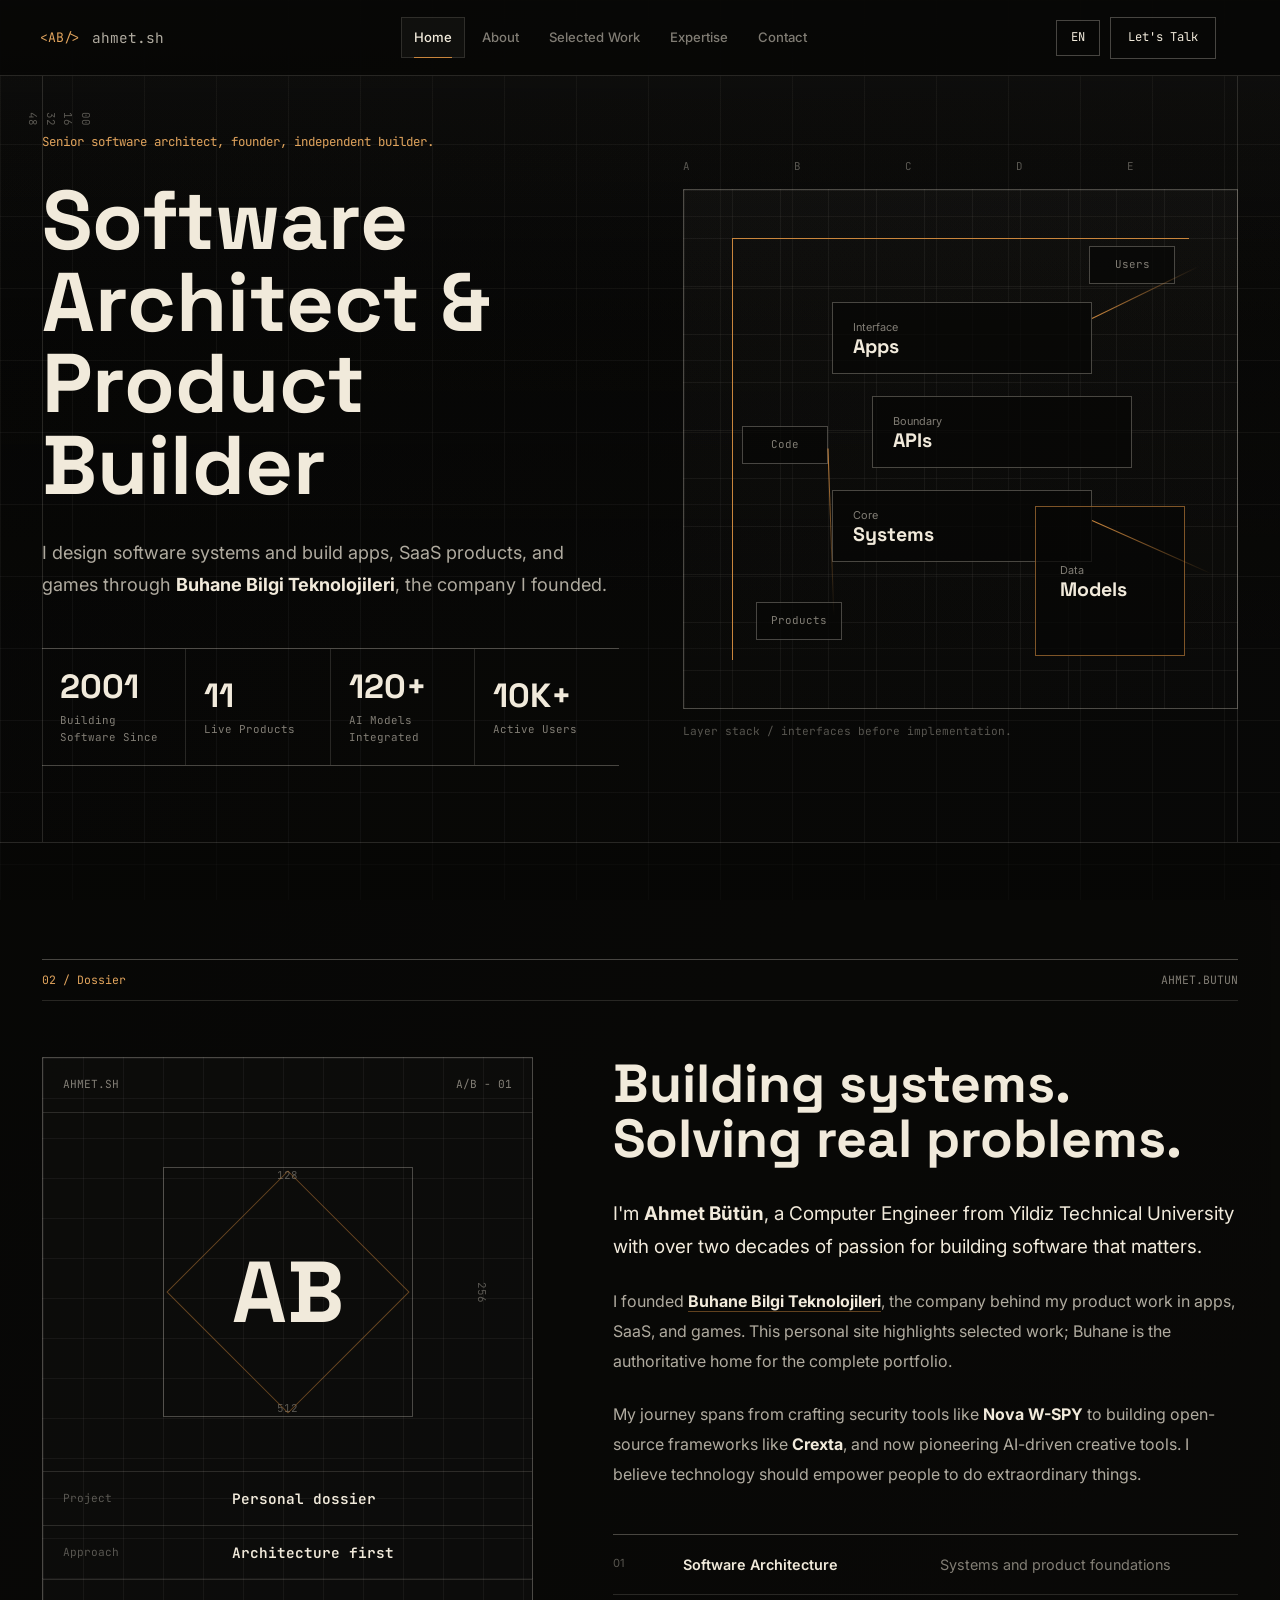
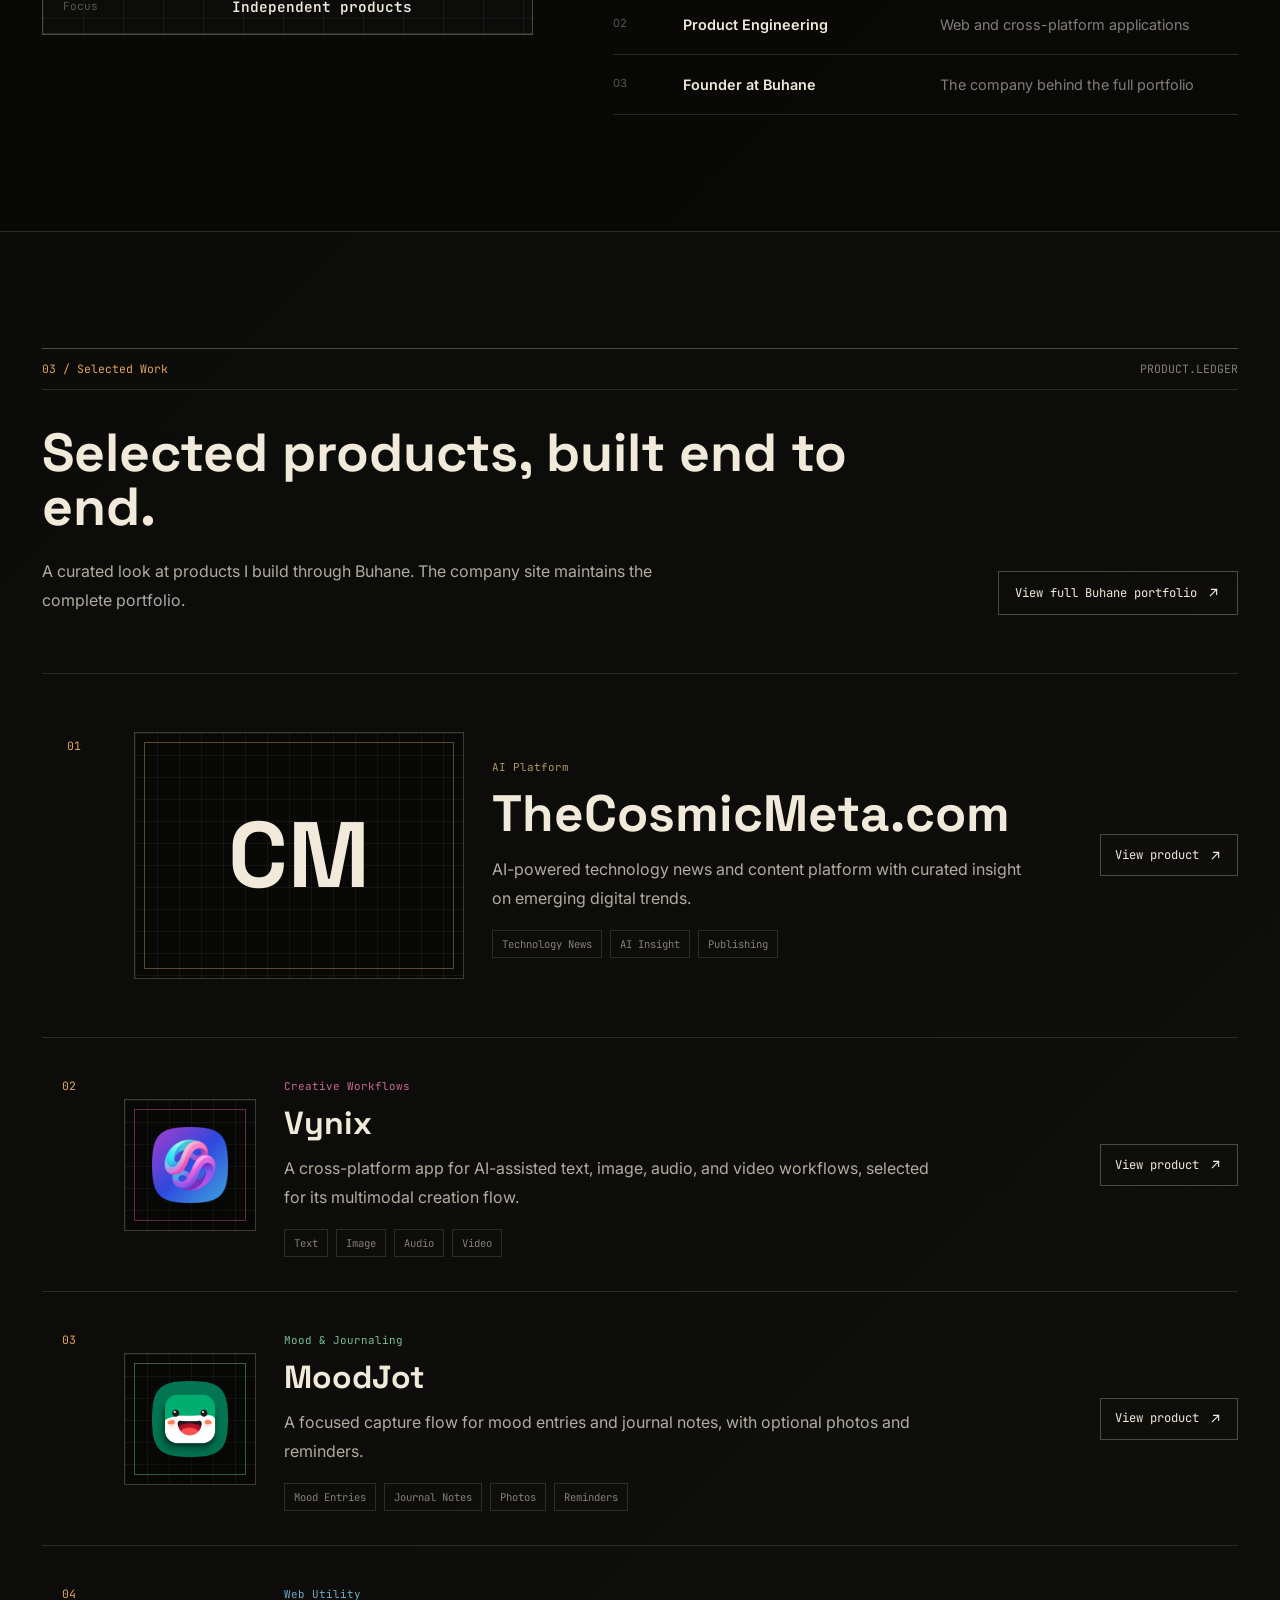
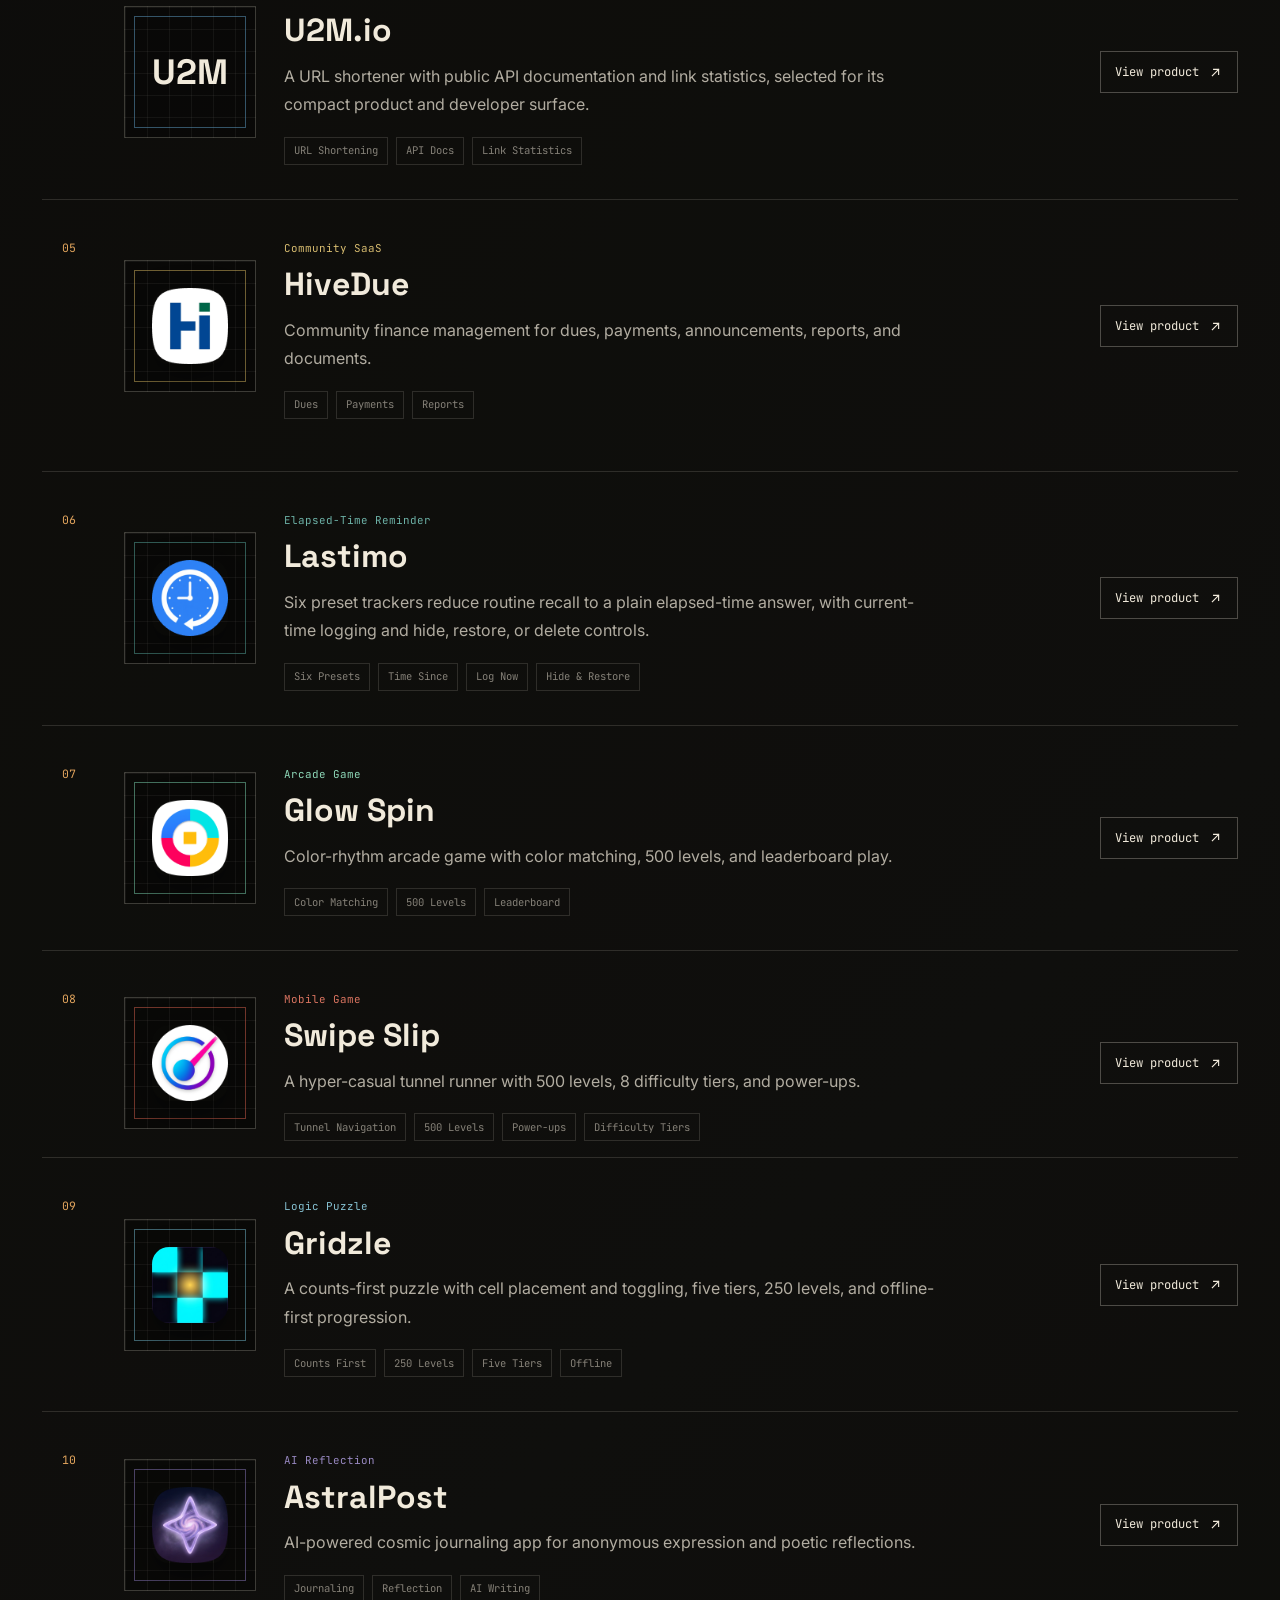
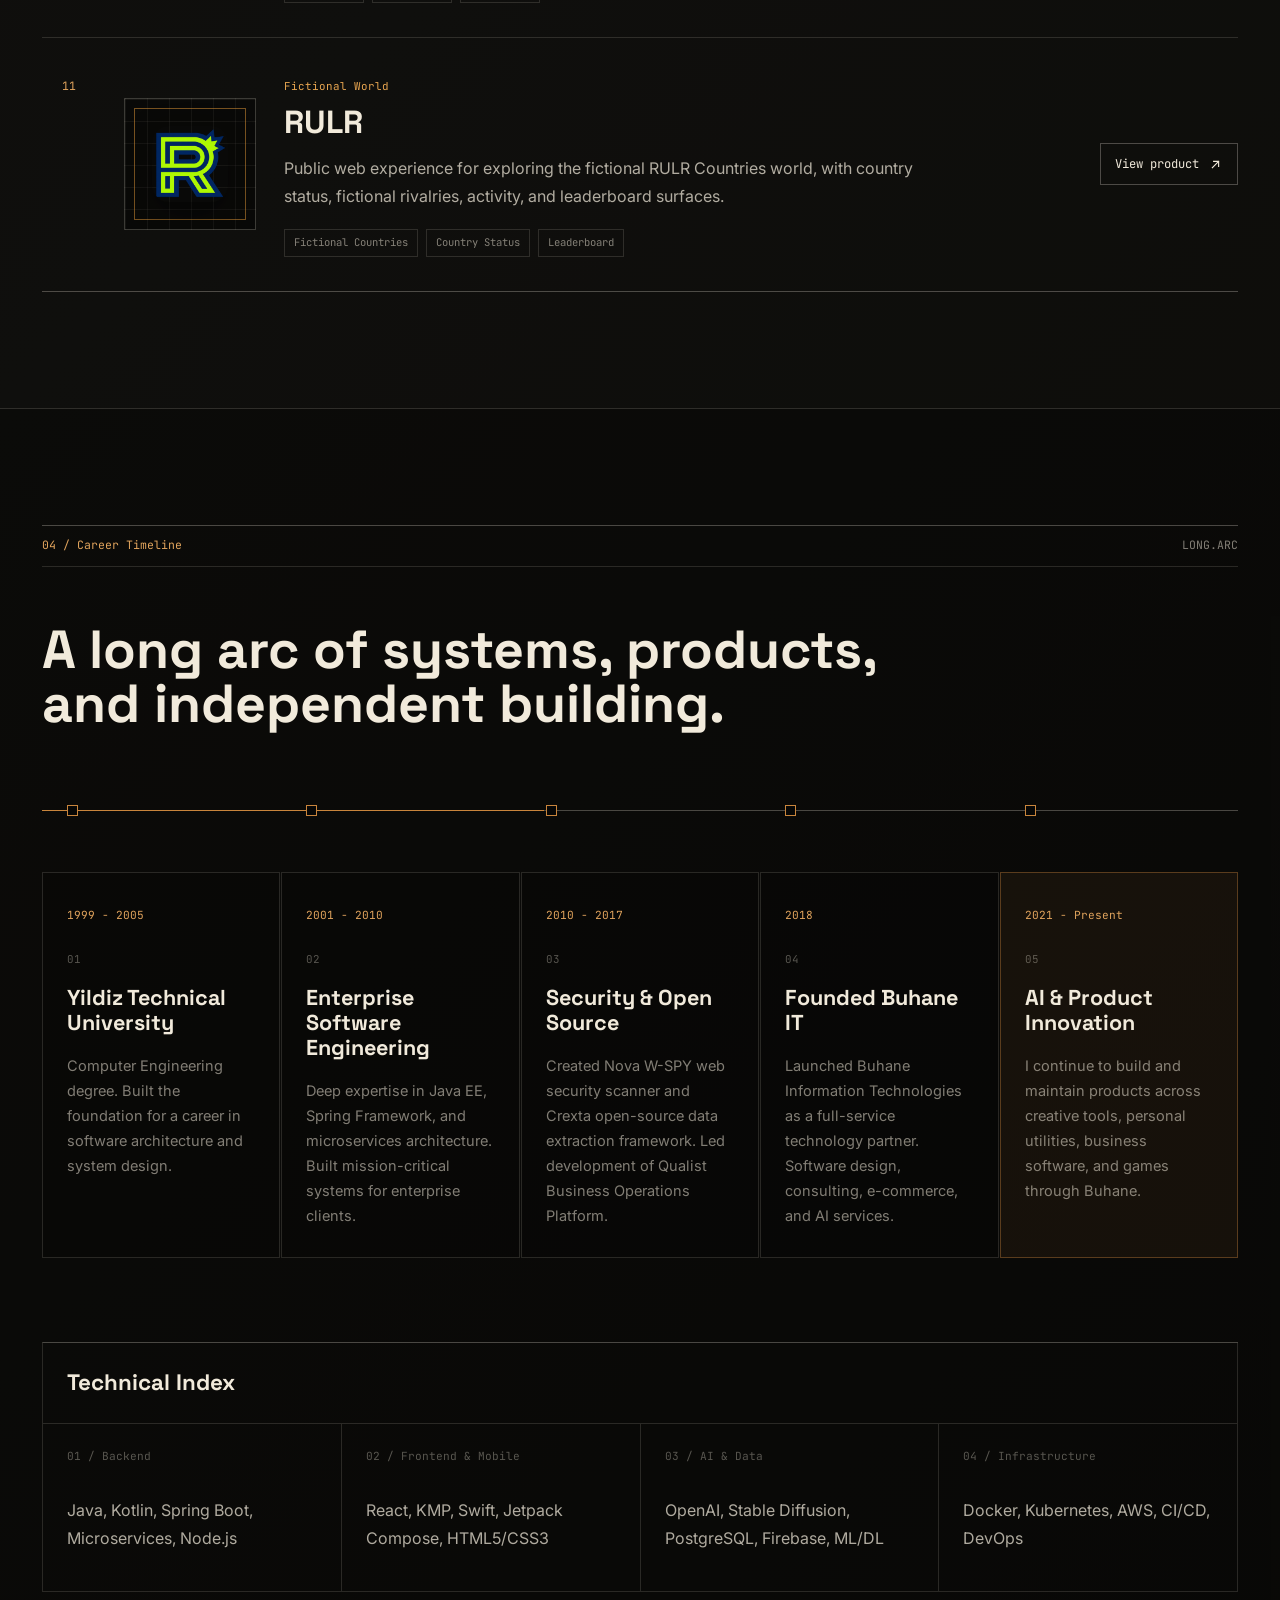
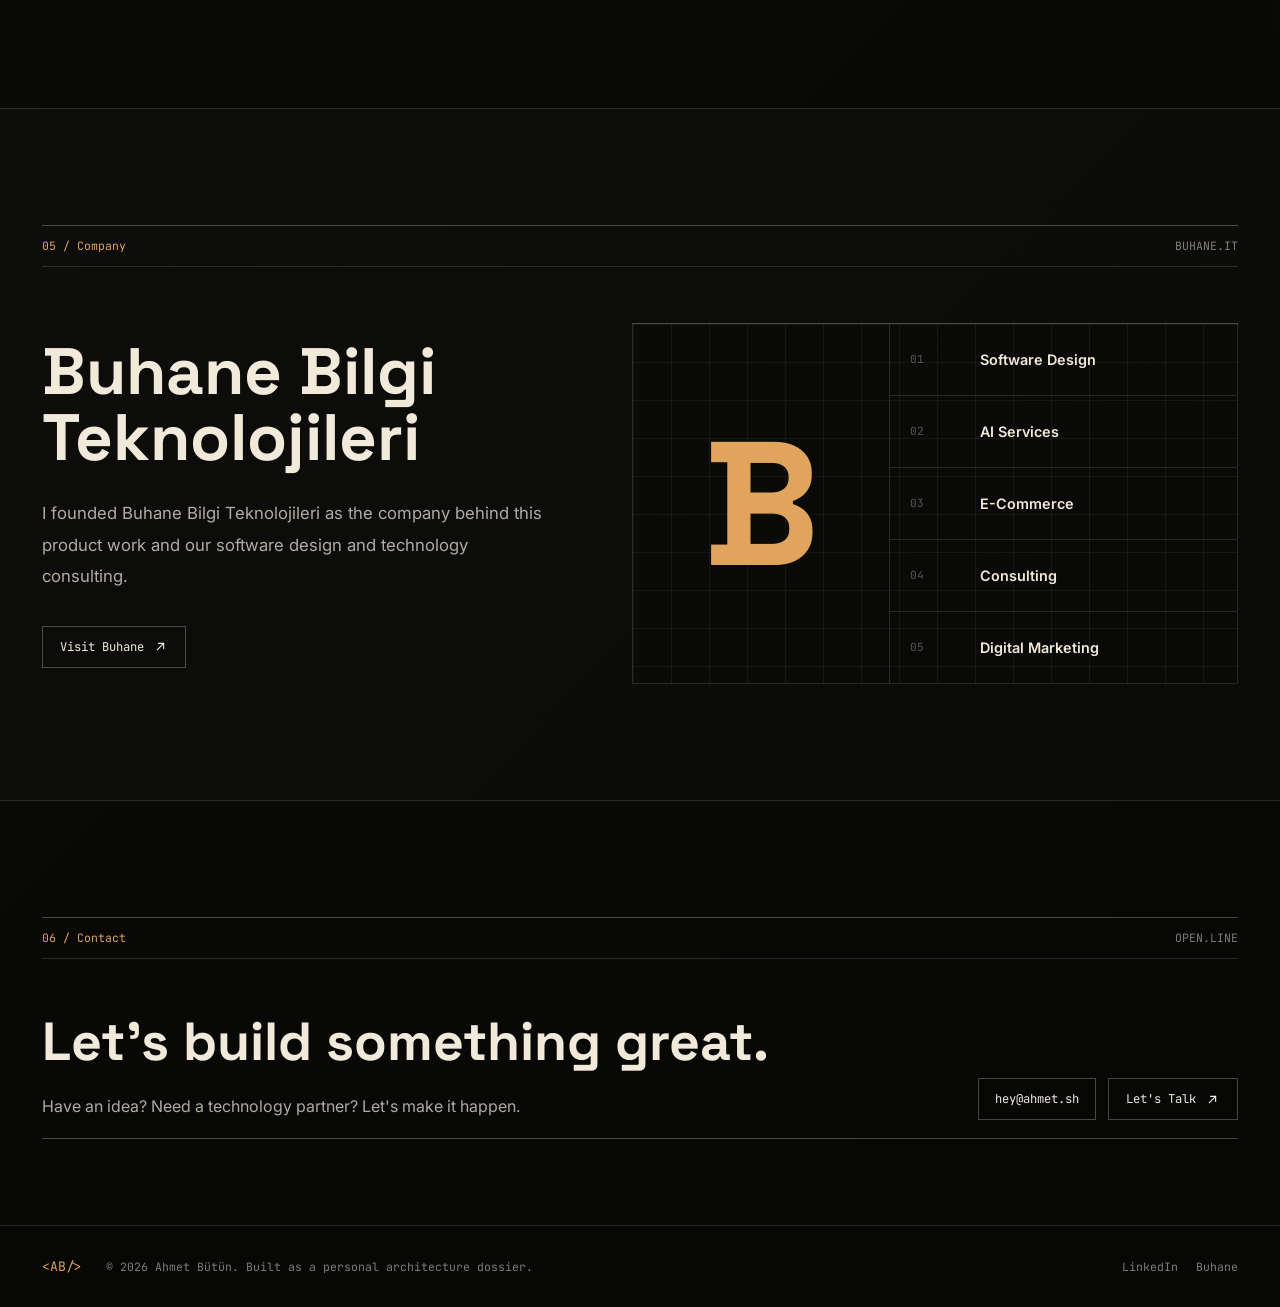
==== commit 2046e7d0: "feat: add rulr portfolio entry" ====
--- a/index.html
+++ b/index.html
@@ -128,7 +128,7 @@
                             <span class="fact-label" data-i18n="hero.stat1">Building Software Since</span>
                         </div>
                         <div class="fact-row">
-                            <span class="fact-value">10</span>
+                            <span class="fact-value">11</span>
                             <span class="fact-label" data-i18n="hero.stat2">Live Products</span>
                         </div>
                         <div class="fact-row">
@@ -460,6 +460,27 @@
                             <svg viewBox="0 0 24 24" aria-hidden="true"><path d="M7 17L17 7M9 7h8v8"/></svg>
                         </a>
                     </article>
+
+                    <article class="work-item animate-on-scroll" data-product-id="rulr">
+                        <span class="work-index">11</span>
+                        <div class="work-media">
+                            <img src="images/product-icons/rulr.png" alt="RULR app icon" width="96" height="96" loading="lazy" decoding="async">
+                        </div>
+                        <div class="work-copy">
+                            <span class="work-category" data-i18n="products.rulr.badge">Fictional World</span>
+                            <h3>RULR</h3>
+                            <p data-i18n="products.rulr.desc">Public web experience for exploring the fictional RULR Countries world, with country status, fictional rivalries, activity, and leaderboard surfaces.</p>
+                            <div class="work-tags">
+                                <span data-i18n="products.rulr.tag1">Fictional Countries</span>
+                                <span data-i18n="products.rulr.tag2">Country Status</span>
+                                <span data-i18n="products.rulr.tag3">Leaderboard</span>
+                            </div>
+                        </div>
+                        <a href="https://rulr.lol/" target="_blank" rel="noopener noreferrer" class="work-link">
+                            <span data-i18n="products.view">View product</span>
+                            <svg viewBox="0 0 24 24" aria-hidden="true"><path d="M7 17L17 7M9 7h8v8"/></svg>
+                        </a>
+                    </article>
                 </div>
             </div>
         </section>
--- a/style.css
+++ b/style.css
@@ -853,6 +853,7 @@
 .work-item[data-product-id="swipeslip"] { --product: #d7624d; }
 .work-item[data-product-id="gridzle"] { --product: #74bad0; }
 .work-item[data-product-id="astralpost"] { --product: #8a79be; }
+.work-item[data-product-id="rulr"] { --product: #e69b3a; }
 
 .work-featured {
     grid-template-columns: 64px minmax(240px, 330px) minmax(0, 1fr) 176px;
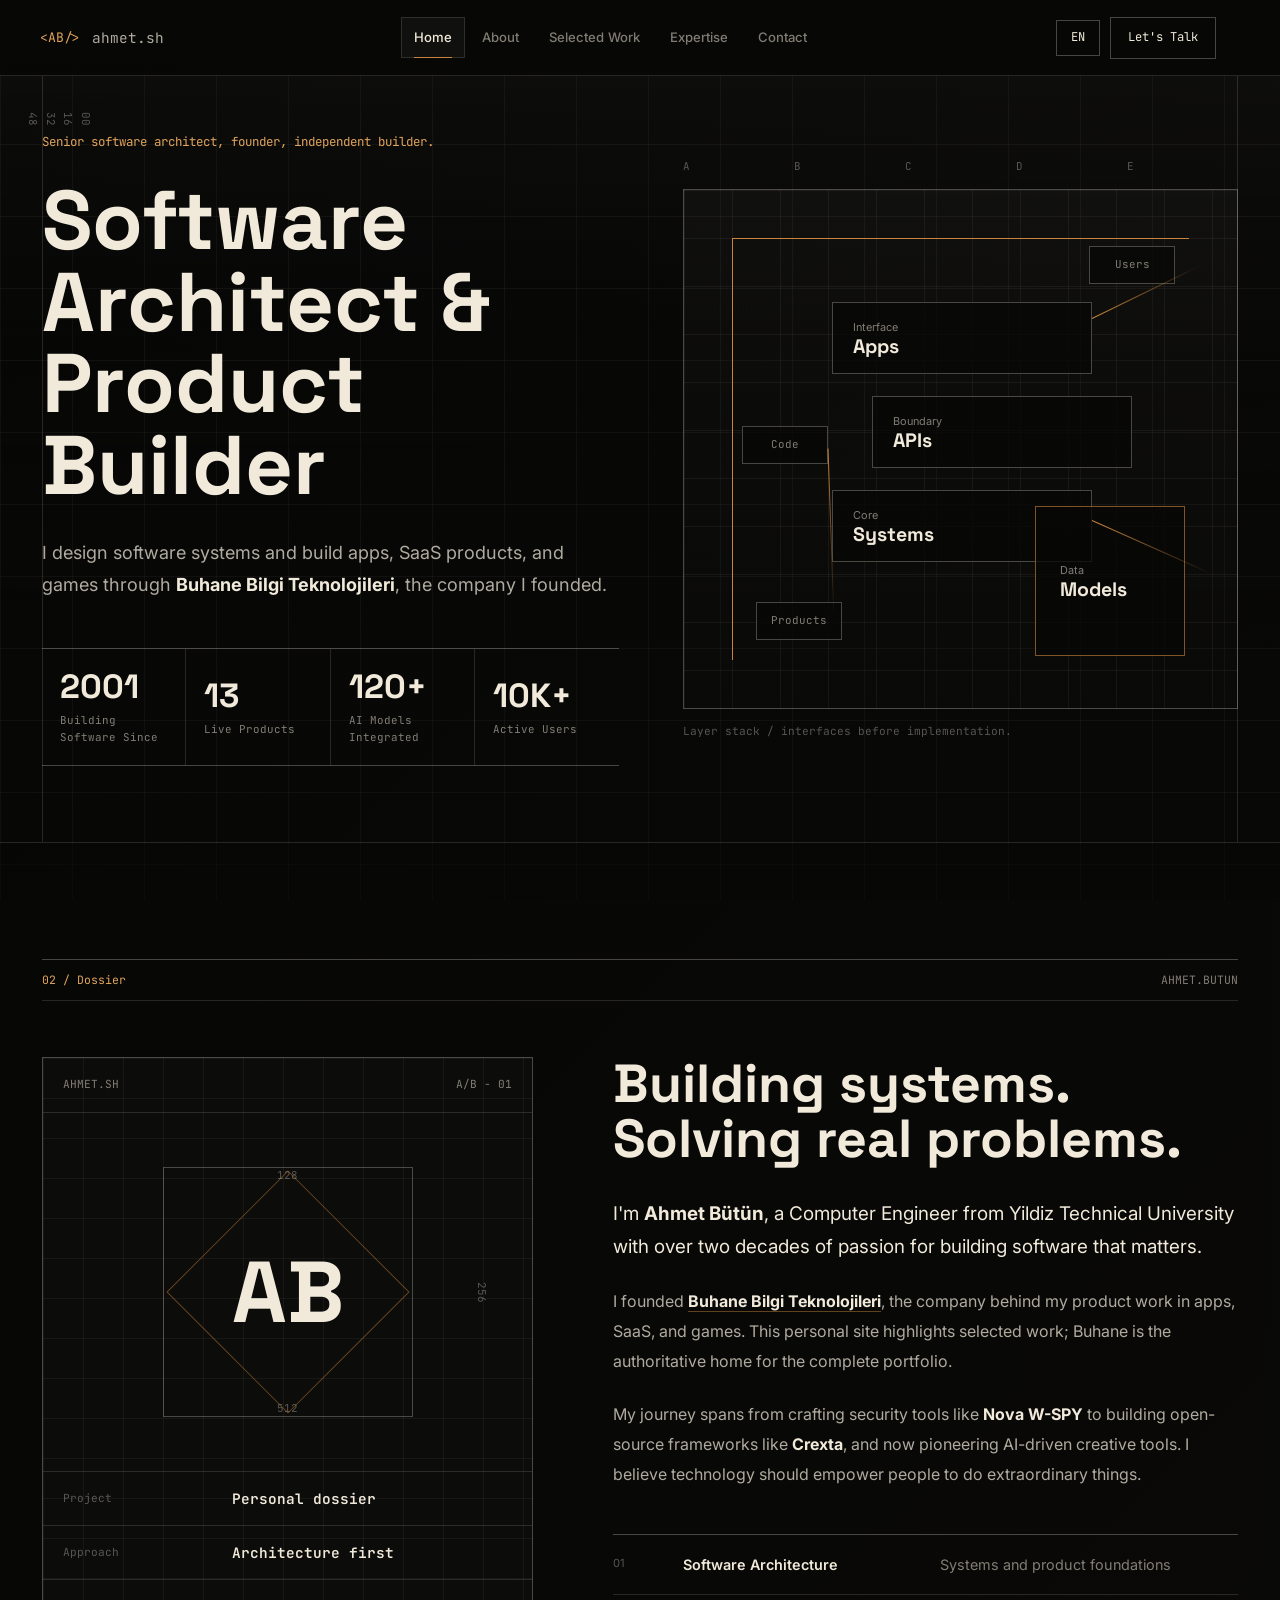
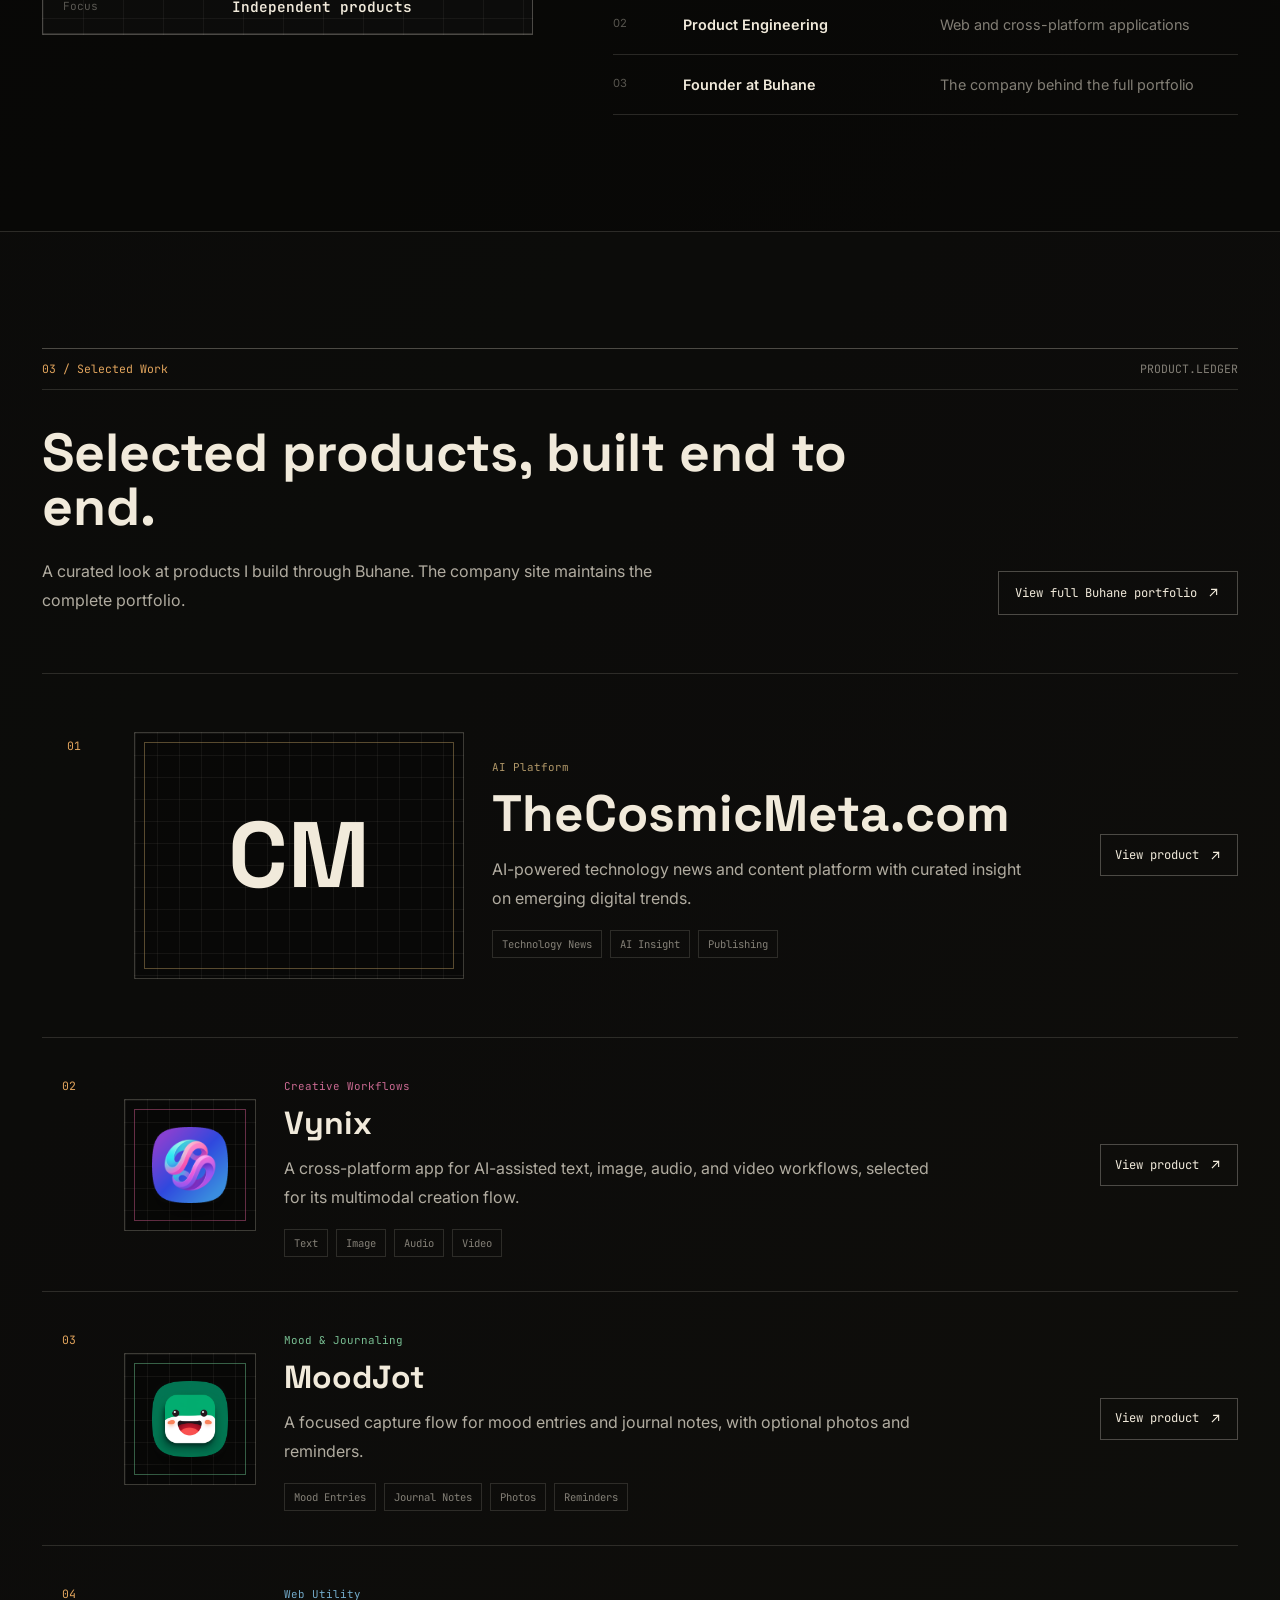
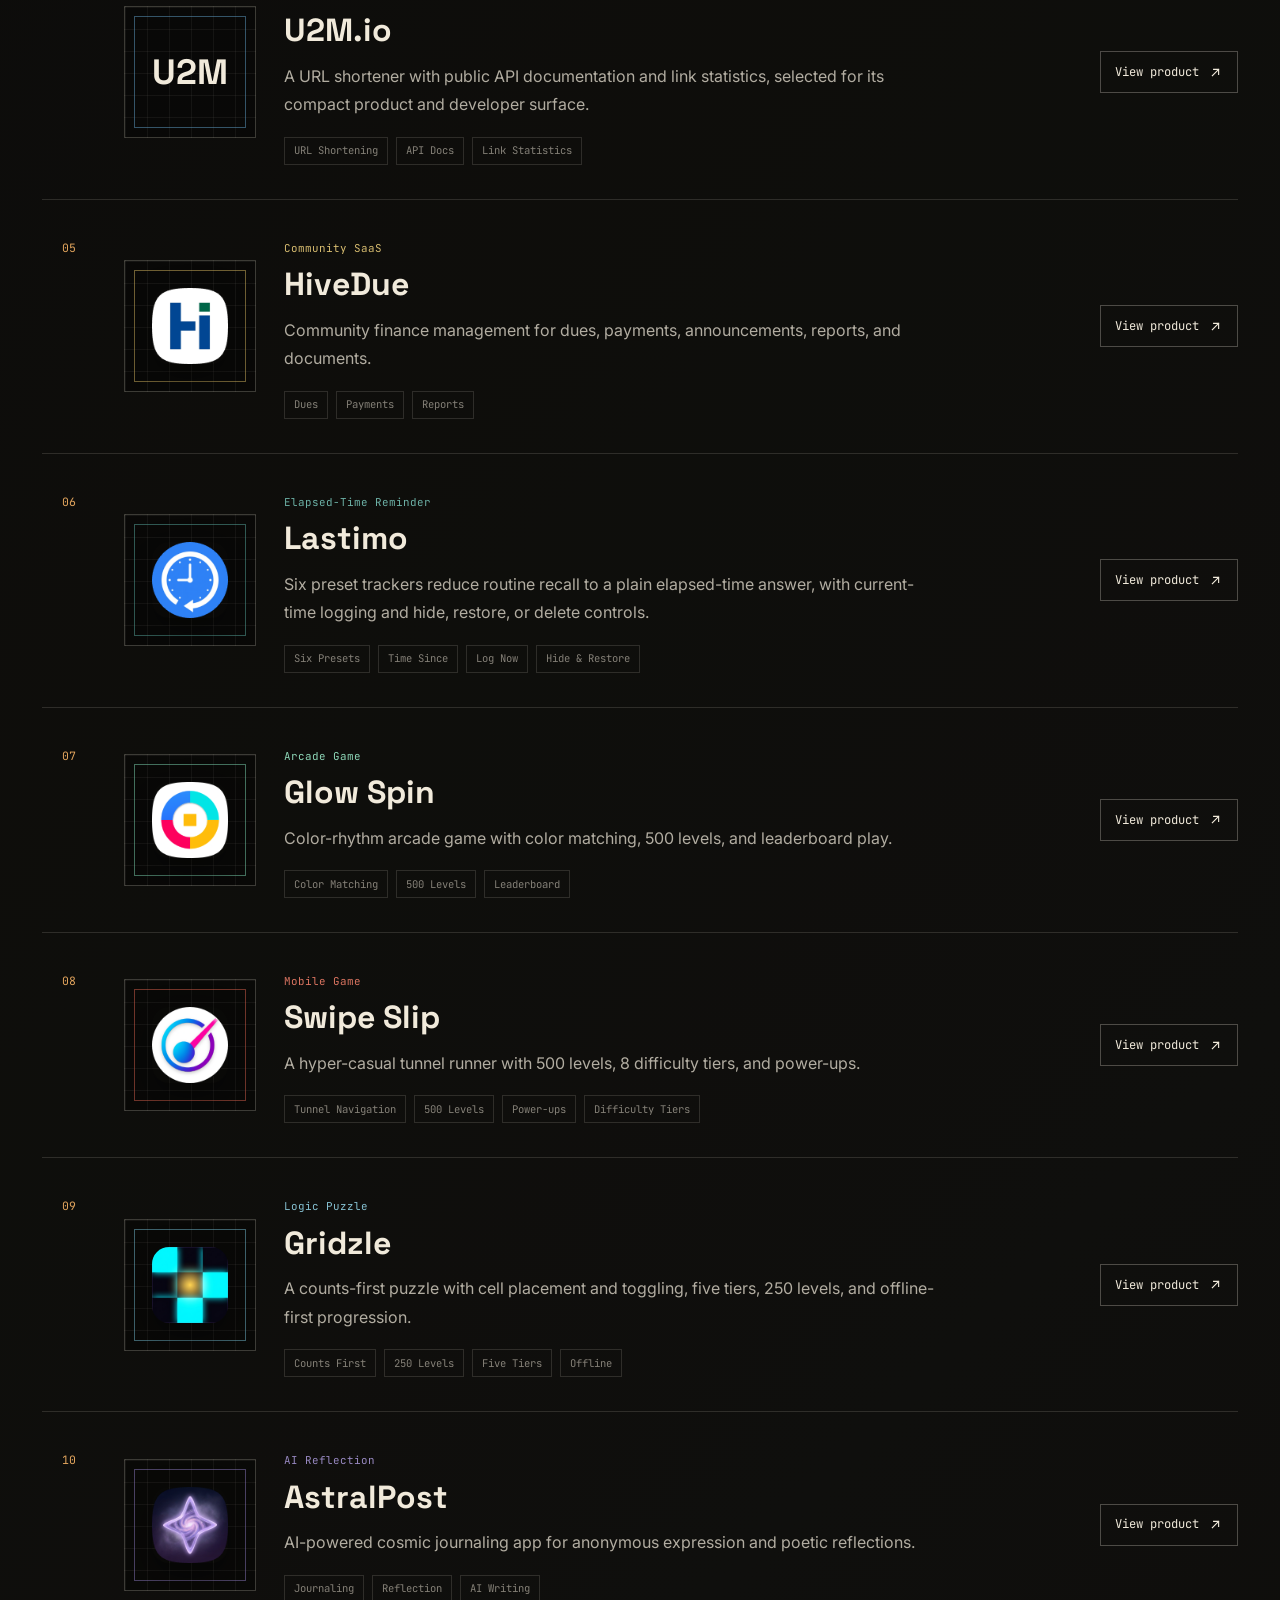
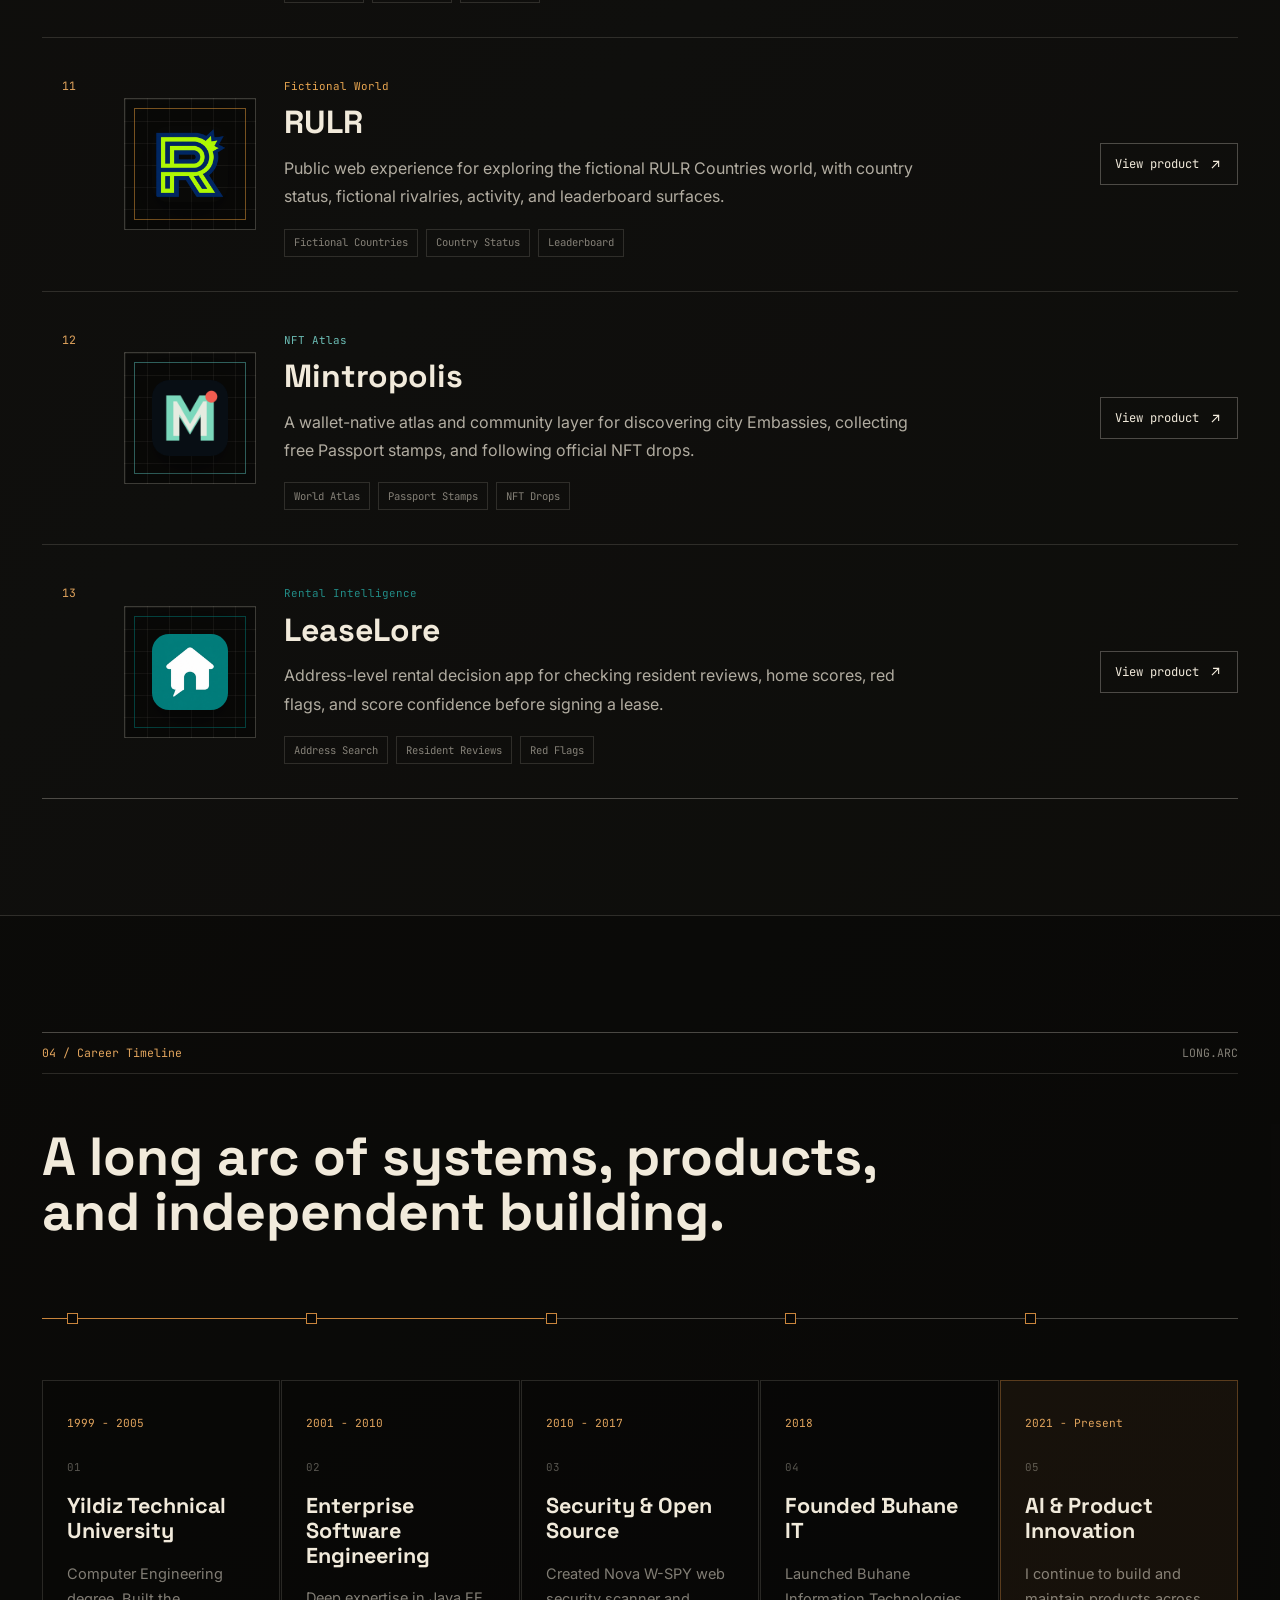
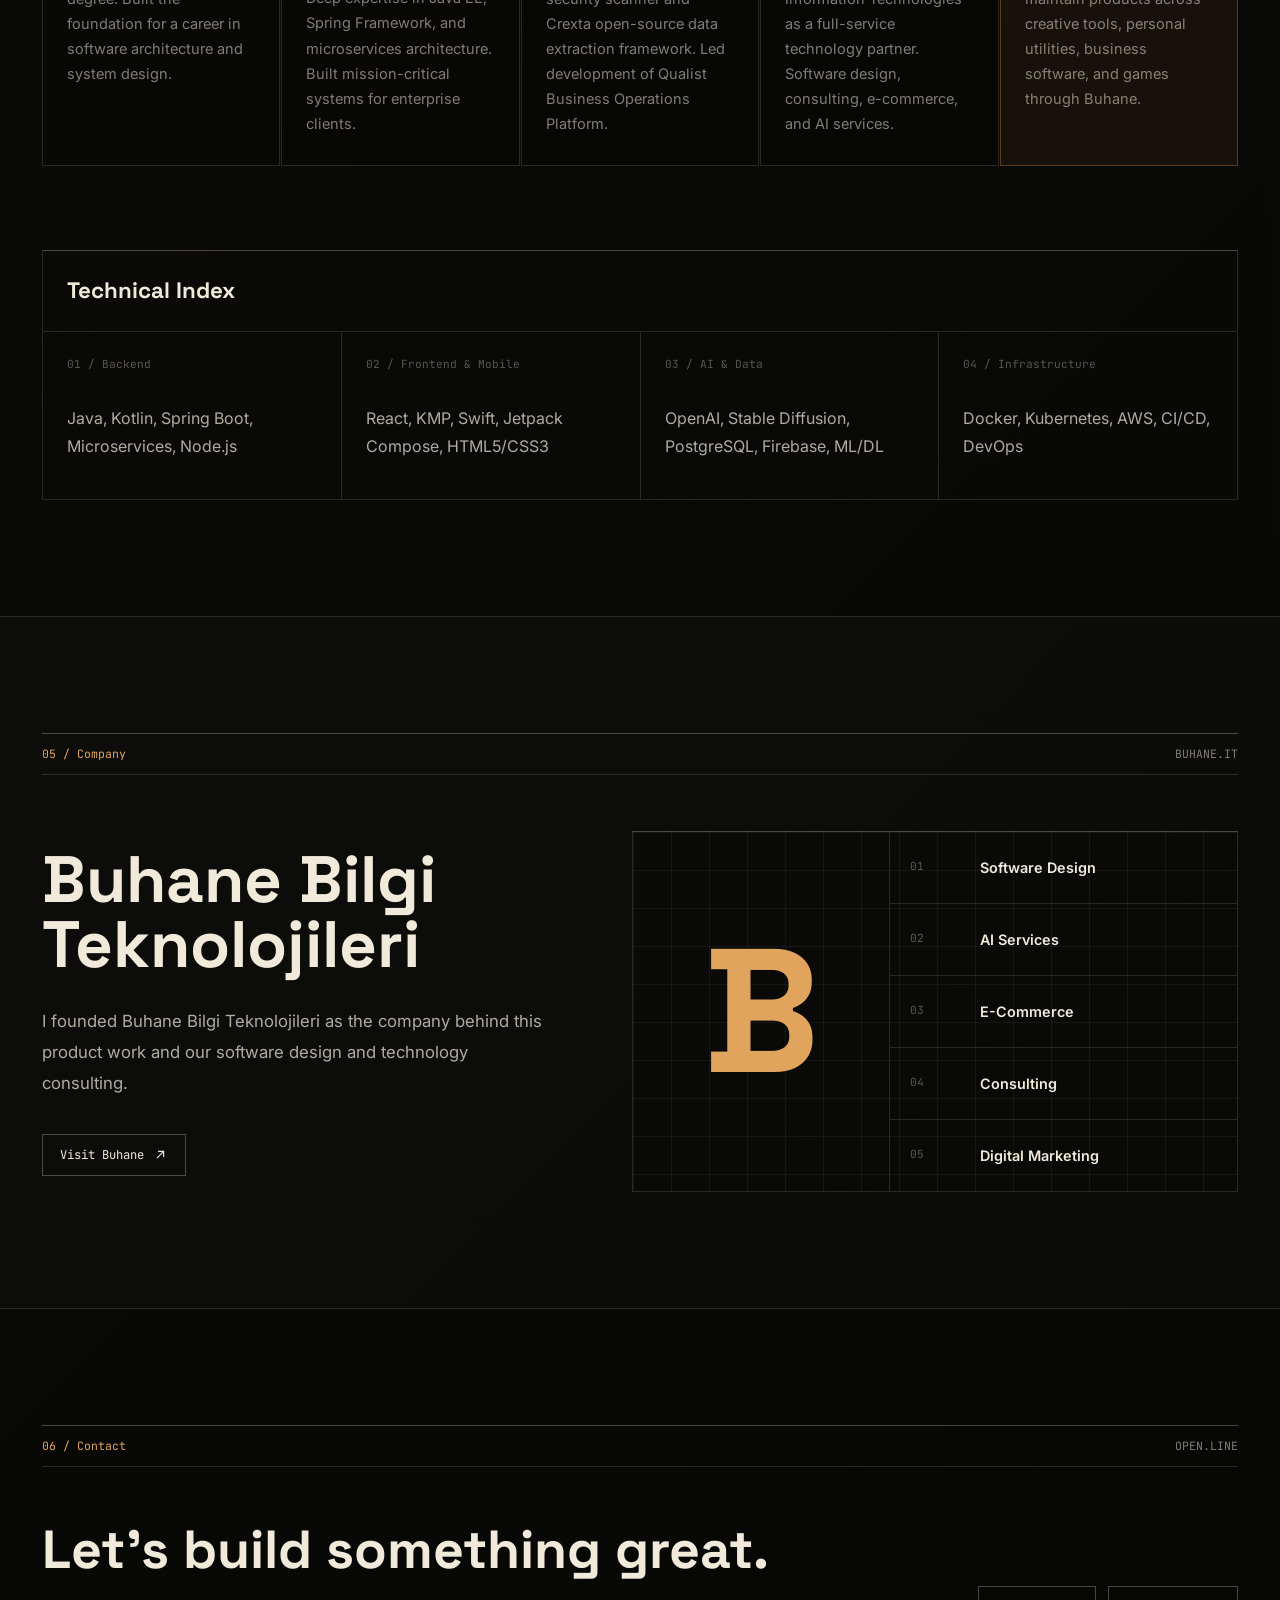
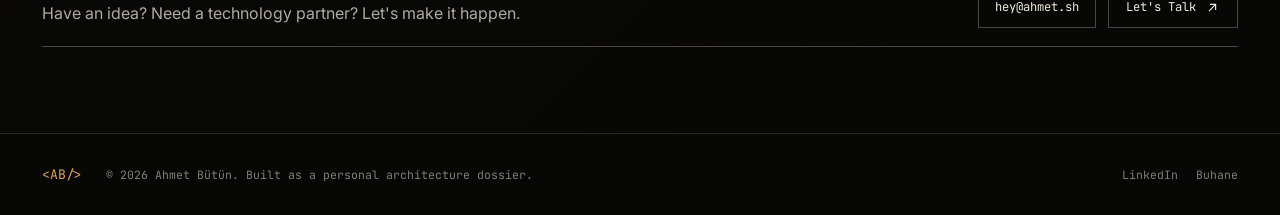
==== commit ba4d82c1: "feat: add mintropolis and leaselore products" ====
--- a/index.html
+++ b/index.html
@@ -128,7 +128,7 @@
                             <span class="fact-label" data-i18n="hero.stat1">Building Software Since</span>
                         </div>
                         <div class="fact-row">
-                            <span class="fact-value">11</span>
+                            <span class="fact-value">13</span>
                             <span class="fact-label" data-i18n="hero.stat2">Live Products</span>
                         </div>
                         <div class="fact-row">
@@ -481,6 +481,48 @@
                             <svg viewBox="0 0 24 24" aria-hidden="true"><path d="M7 17L17 7M9 7h8v8"/></svg>
                         </a>
                     </article>
+
+                    <article class="work-item animate-on-scroll" data-product-id="mintropolis">
+                        <span class="work-index">12</span>
+                        <div class="work-media">
+                            <img src="images/product-icons/mintropolis.png" alt="Mintropolis app icon" width="96" height="96" loading="lazy" decoding="async">
+                        </div>
+                        <div class="work-copy">
+                            <span class="work-category" data-i18n="products.mintropolis.badge">NFT Atlas</span>
+                            <h3>Mintropolis</h3>
+                            <p data-i18n="products.mintropolis.desc">A wallet-native atlas and community layer for discovering city Embassies, collecting free Passport stamps, and following official NFT drops.</p>
+                            <div class="work-tags">
+                                <span data-i18n="products.mintropolis.tag1">World Atlas</span>
+                                <span data-i18n="products.mintropolis.tag2">Passport Stamps</span>
+                                <span data-i18n="products.mintropolis.tag3">NFT Drops</span>
+                            </div>
+                        </div>
+                        <a href="https://mintropolis.io/" target="_blank" rel="noopener noreferrer" class="work-link">
+                            <span data-i18n="products.view">View product</span>
+                            <svg viewBox="0 0 24 24" aria-hidden="true"><path d="M7 17L17 7M9 7h8v8"/></svg>
+                        </a>
+                    </article>
+
+                    <article class="work-item animate-on-scroll" data-product-id="leaselore">
+                        <span class="work-index">13</span>
+                        <div class="work-media">
+                            <img src="images/product-icons/leaselore.png" alt="LeaseLore app icon" width="96" height="96" loading="lazy" decoding="async">
+                        </div>
+                        <div class="work-copy">
+                            <span class="work-category" data-i18n="products.leaselore.badge">Rental Intelligence</span>
+                            <h3>LeaseLore</h3>
+                            <p data-i18n="products.leaselore.desc">Address-level rental decision app for checking resident reviews, home scores, red flags, and score confidence before signing a lease.</p>
+                            <div class="work-tags">
+                                <span data-i18n="products.leaselore.tag1">Address Search</span>
+                                <span data-i18n="products.leaselore.tag2">Resident Reviews</span>
+                                <span data-i18n="products.leaselore.tag3">Red Flags</span>
+                            </div>
+                        </div>
+                        <a href="https://leaselore.com/" target="_blank" rel="noopener noreferrer" class="work-link">
+                            <span data-i18n="products.view">View product</span>
+                            <svg viewBox="0 0 24 24" aria-hidden="true"><path d="M7 17L17 7M9 7h8v8"/></svg>
+                        </a>
+                    </article>
                 </div>
             </div>
         </section>
--- a/style.css
+++ b/style.css
@@ -854,6 +854,8 @@
 .work-item[data-product-id="gridzle"] { --product: #74bad0; }
 .work-item[data-product-id="astralpost"] { --product: #8a79be; }
 .work-item[data-product-id="rulr"] { --product: #e69b3a; }
+.work-item[data-product-id="mintropolis"] { --product: #56b7b0; }
+.work-item[data-product-id="leaselore"] { --product: #007c78; }
 
 .work-featured {
     grid-template-columns: 64px minmax(240px, 330px) minmax(0, 1fr) 176px;
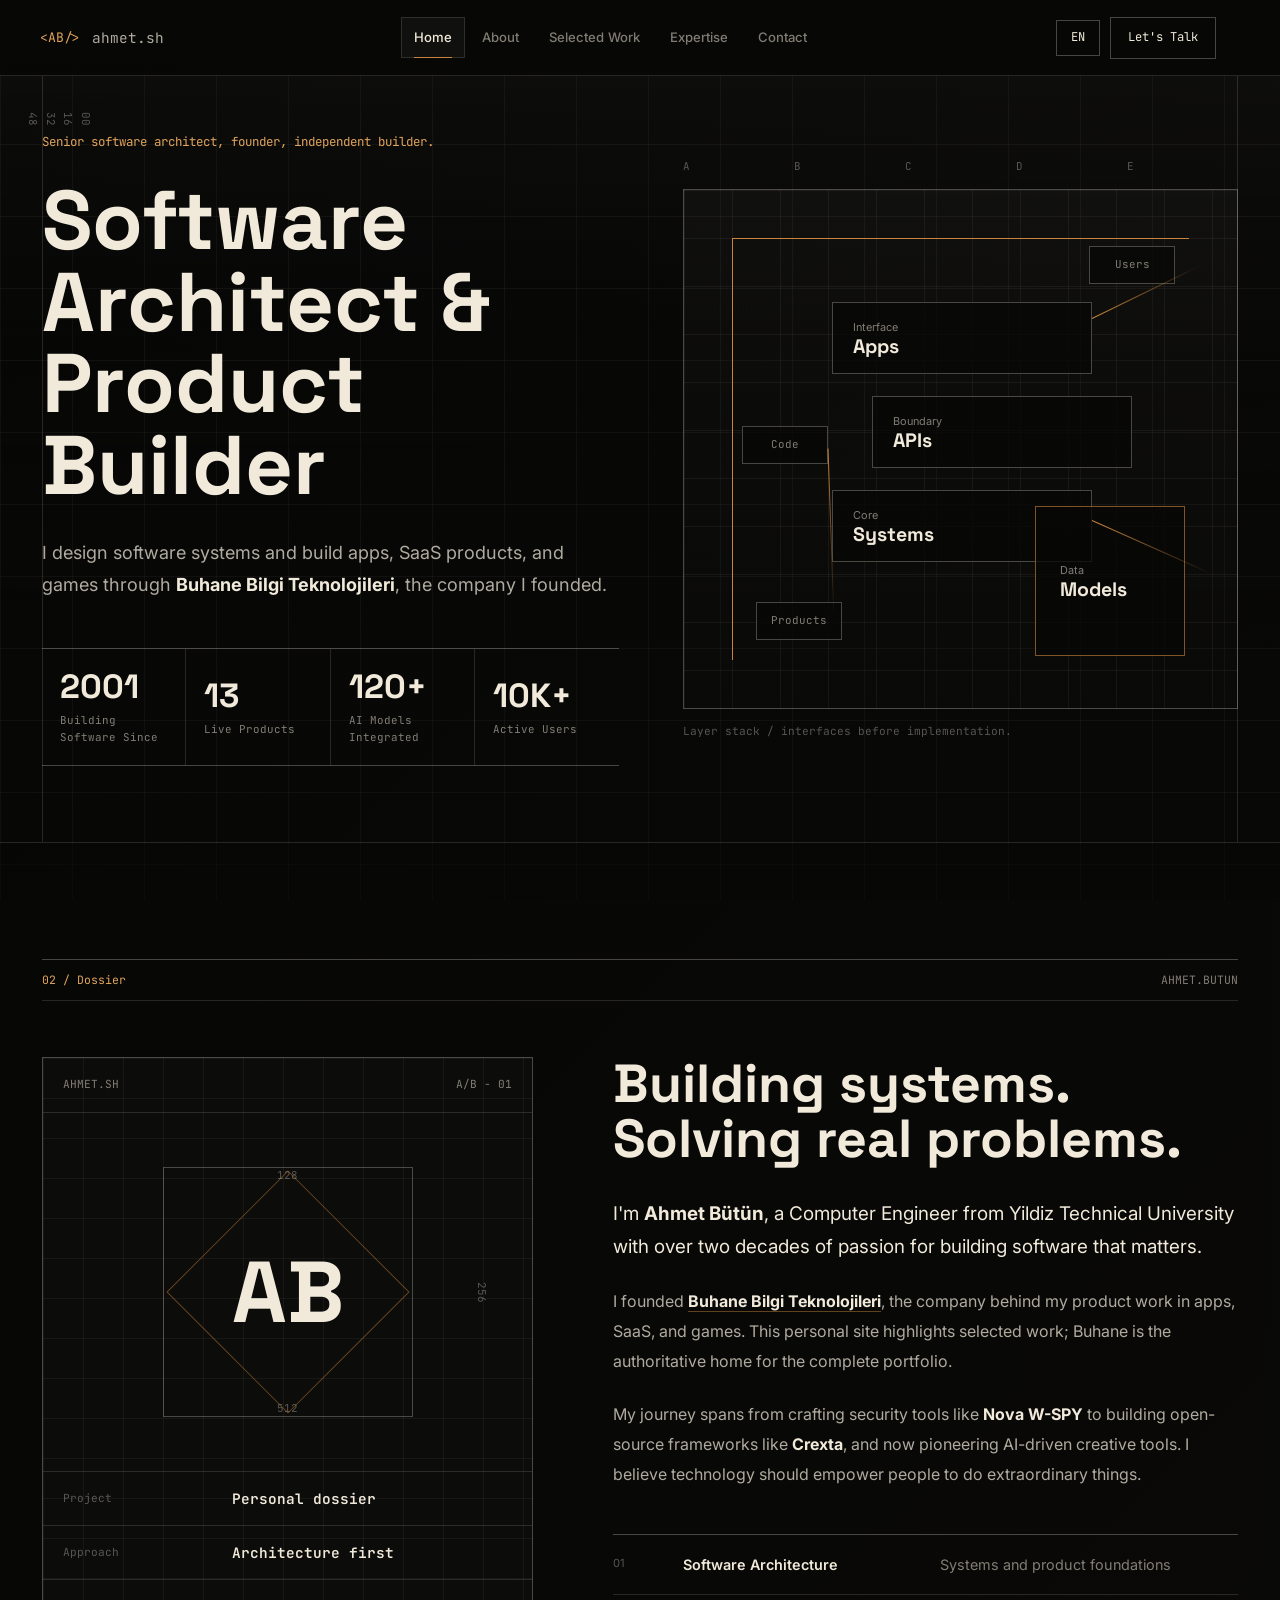
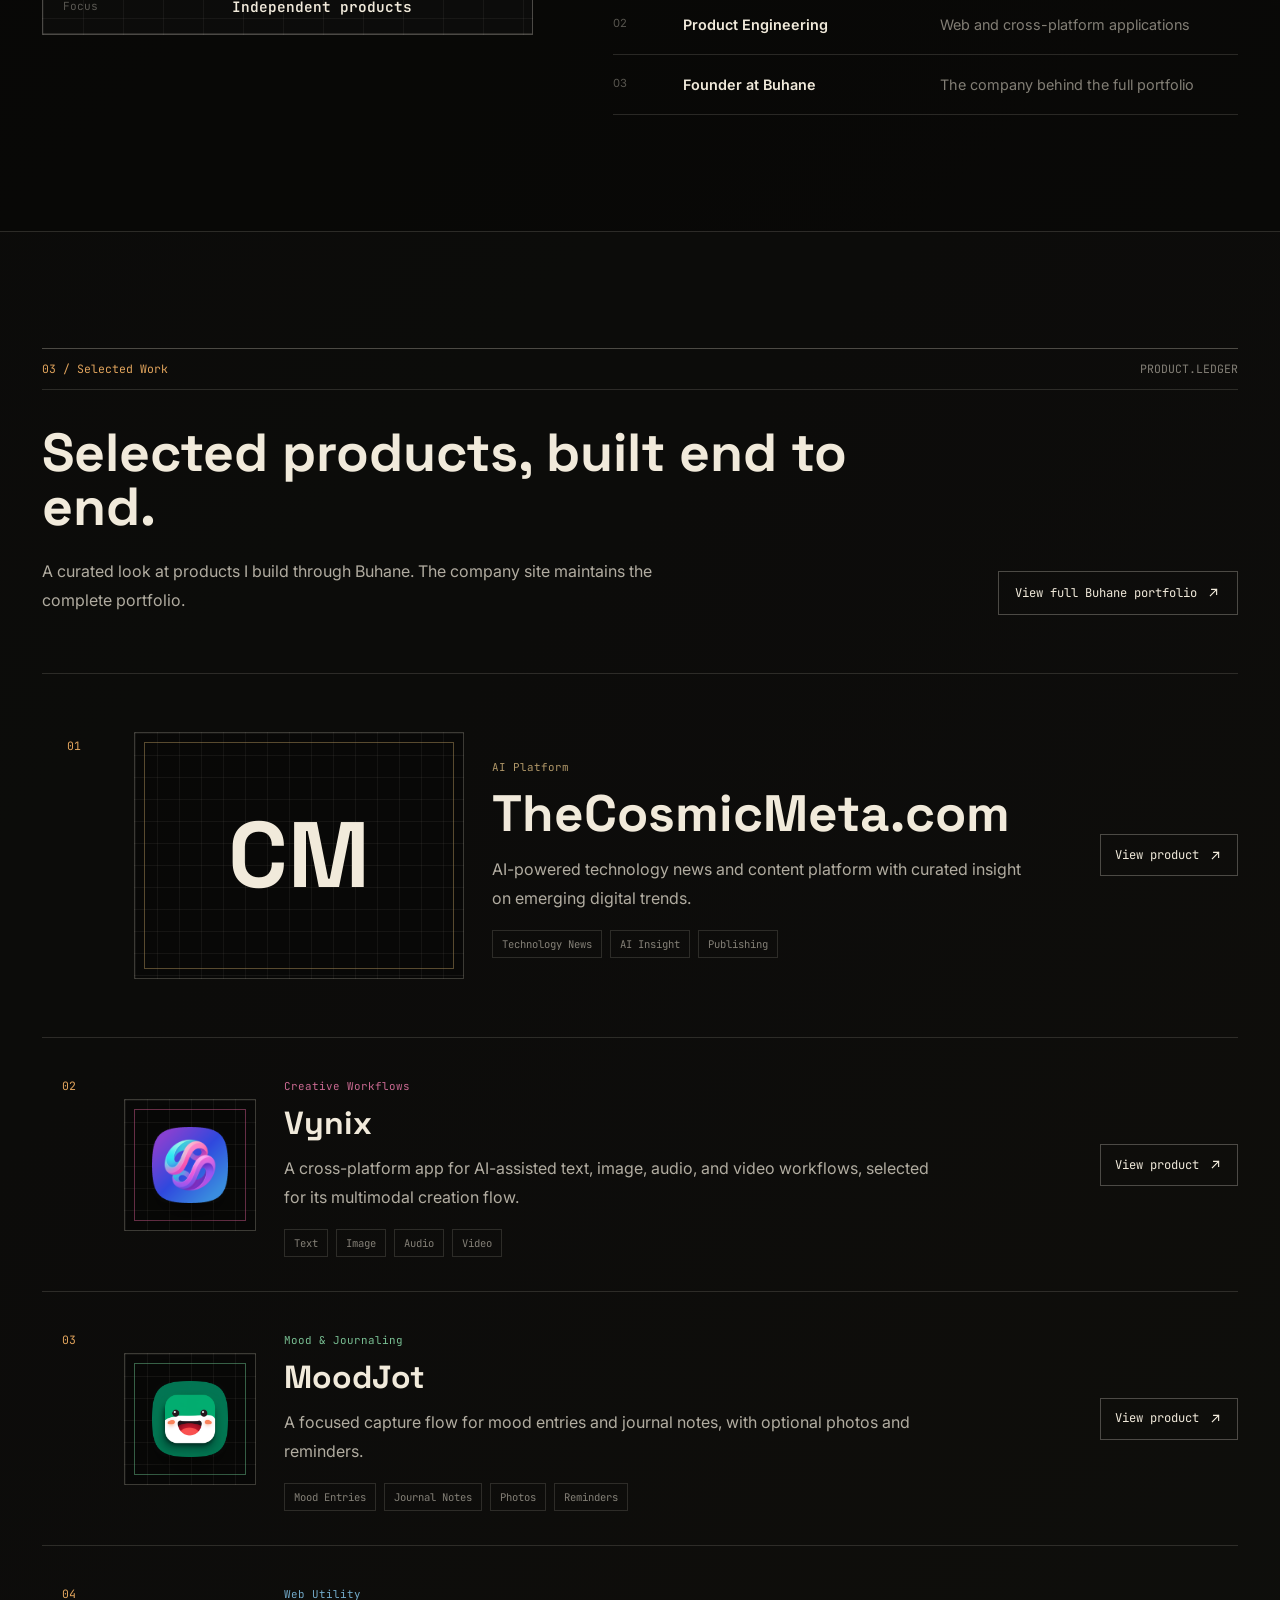
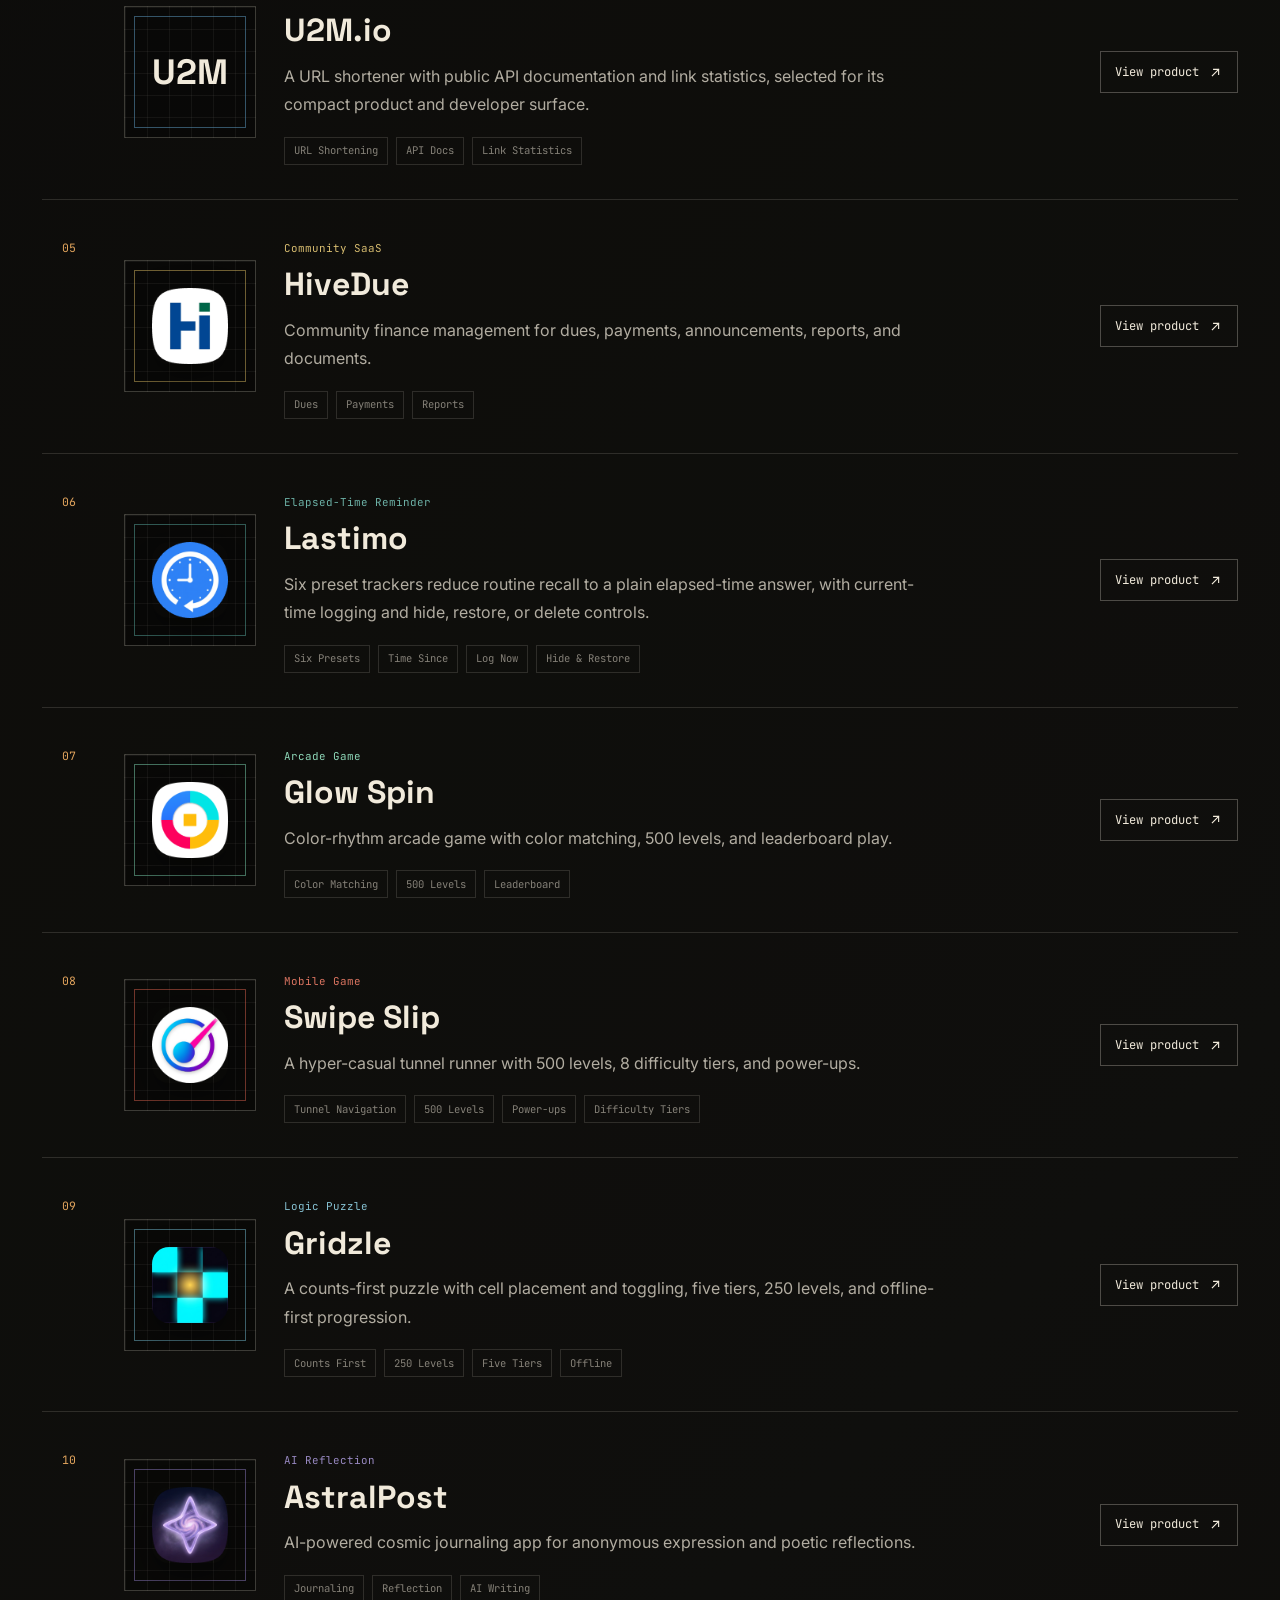
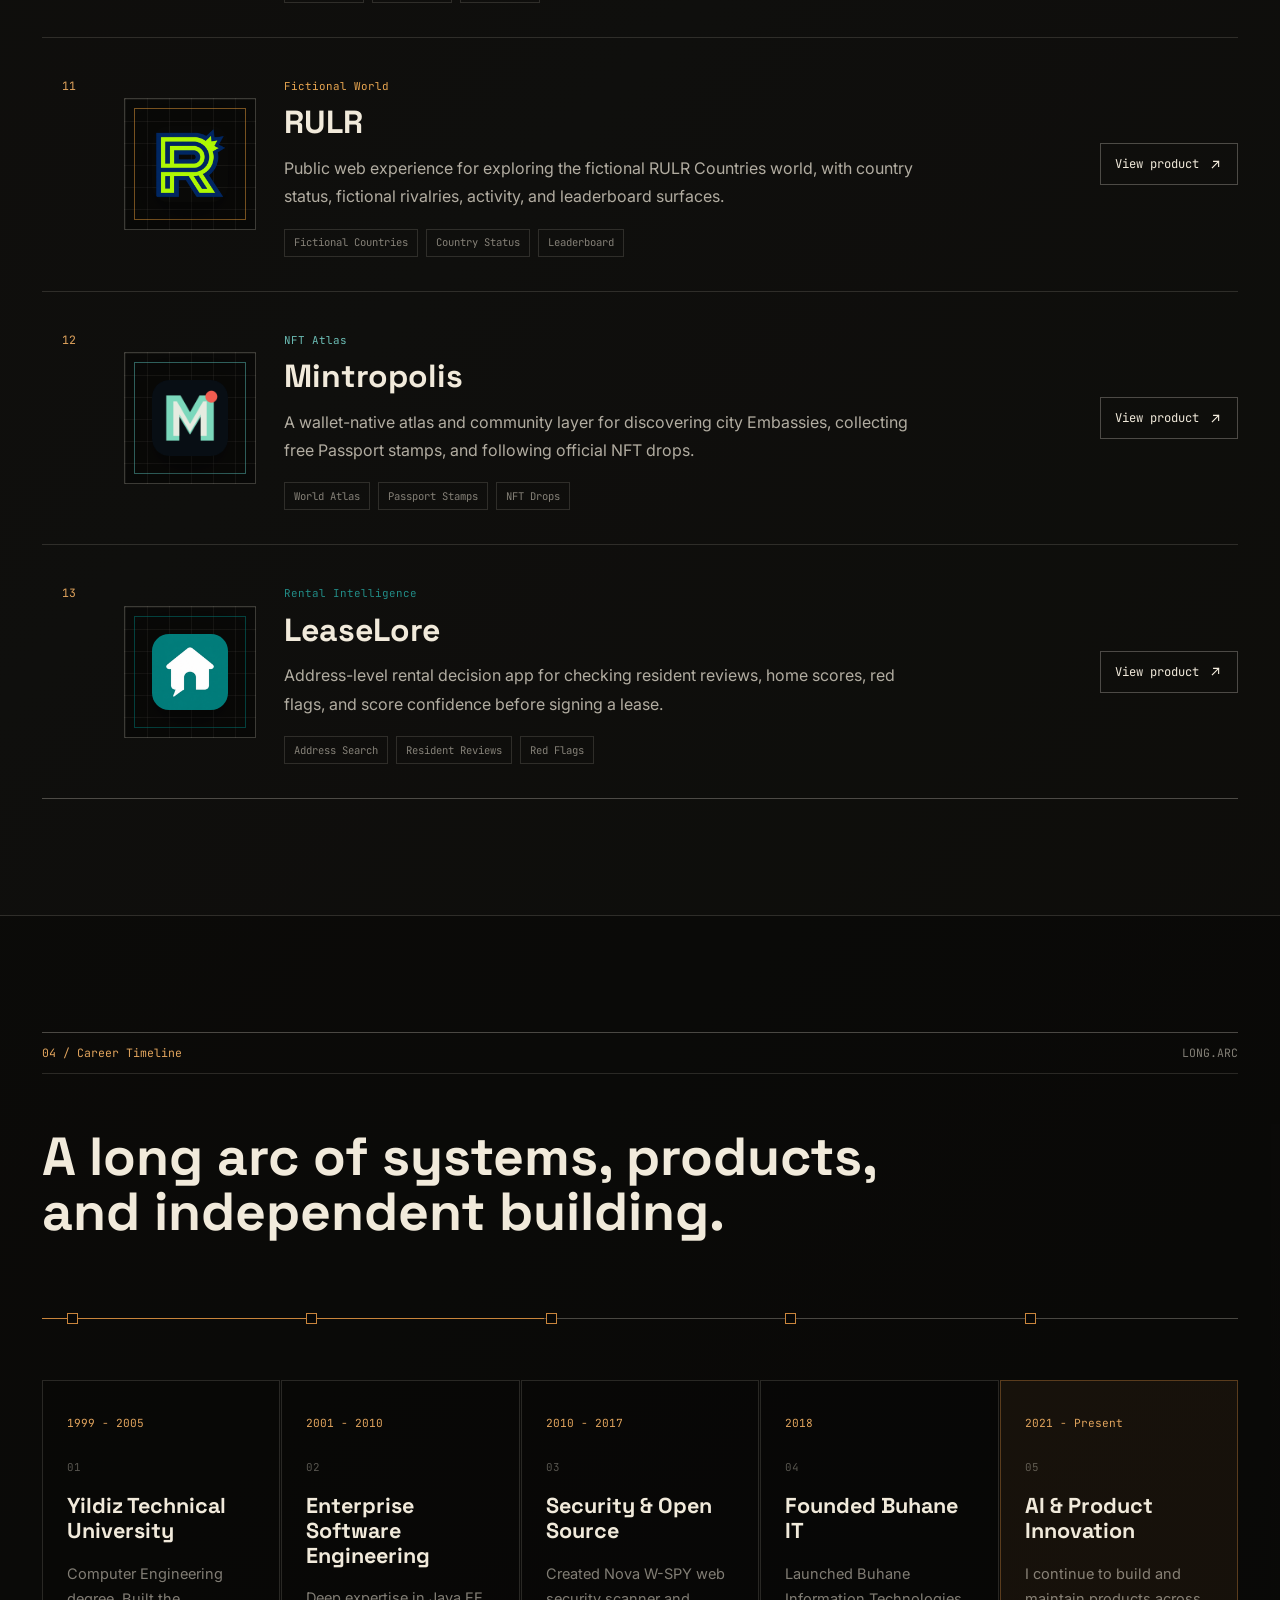
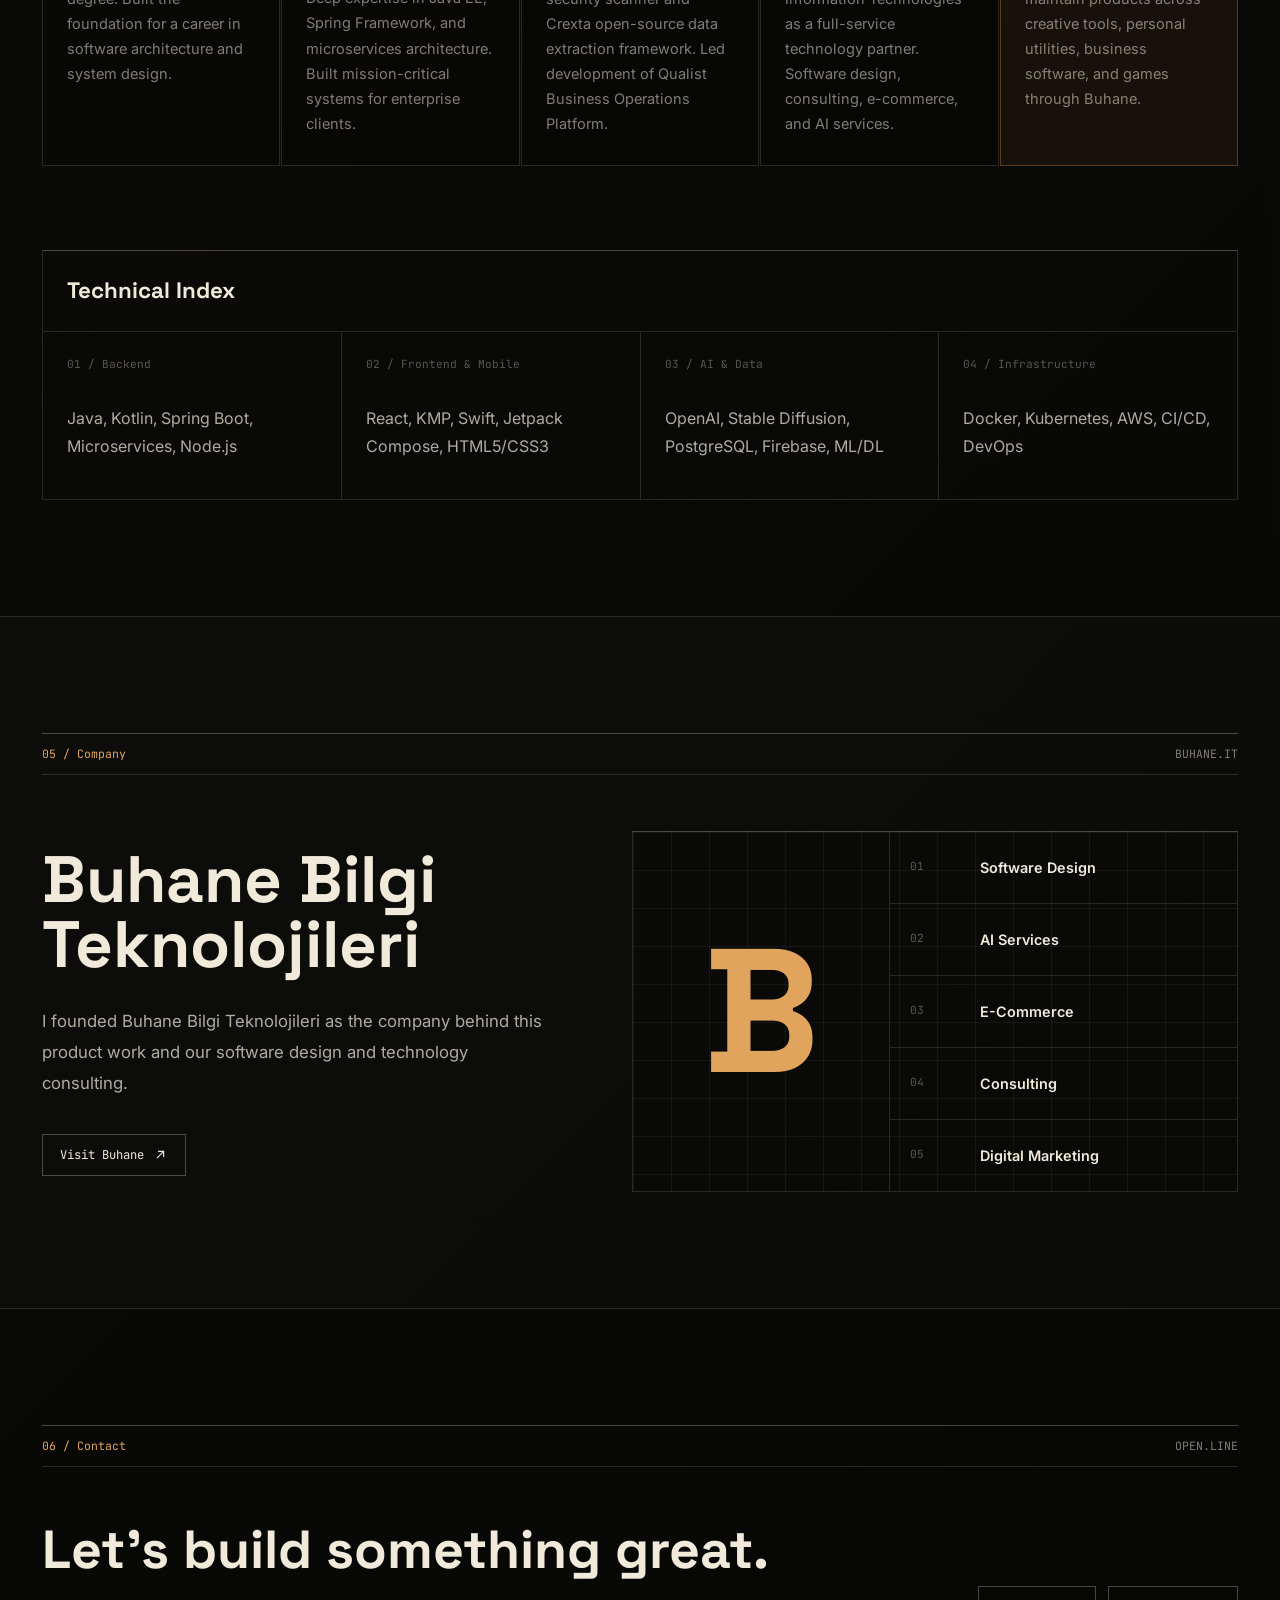
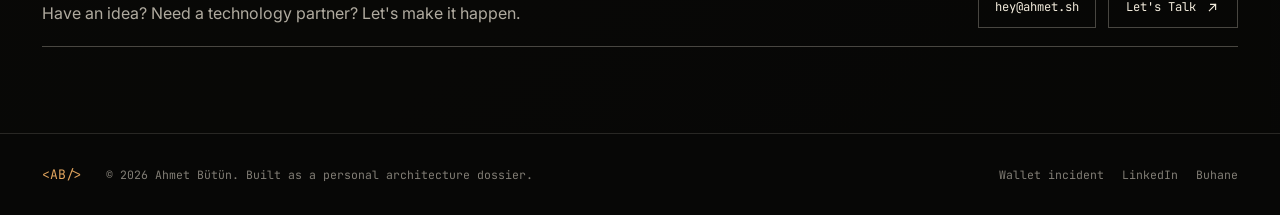
==== commit 98ef2d76: "Publish privacy-safe personal wallet incident and NFT recovery page [skip ci]" ====
--- a/index.html
+++ b/index.html
@@ -646,13 +646,14 @@
             <a href="#hero" class="footer-brand" aria-label="Ahmet Bütün home">&lt;AB/&gt;</a>
             <p class="footer-text" data-i18n="footer.text">&copy; 2026 Ahmet Bütün. Built as a personal architecture dossier.</p>
             <div class="footer-links">
+                <a href="/wallet-incident/" data-i18n="footer.incident">Wallet incident</a>
                 <a href="https://www.linkedin.com/in/ahmetbutun/" target="_blank" rel="noopener noreferrer">LinkedIn</a>
                 <a href="https://buhane.com.tr/" target="_blank" rel="noopener noreferrer" data-i18n="footer.buhane" data-i18n-href="company.href">Buhane</a>
             </div>
         </div>
     </footer>
 
-    <script src="i18n.js?v=20260825"></script>
+    <script src="i18n.js?v=20261117"></script>
     <script src="script.js?v=20260825"></script>
 </body>
 </html>
